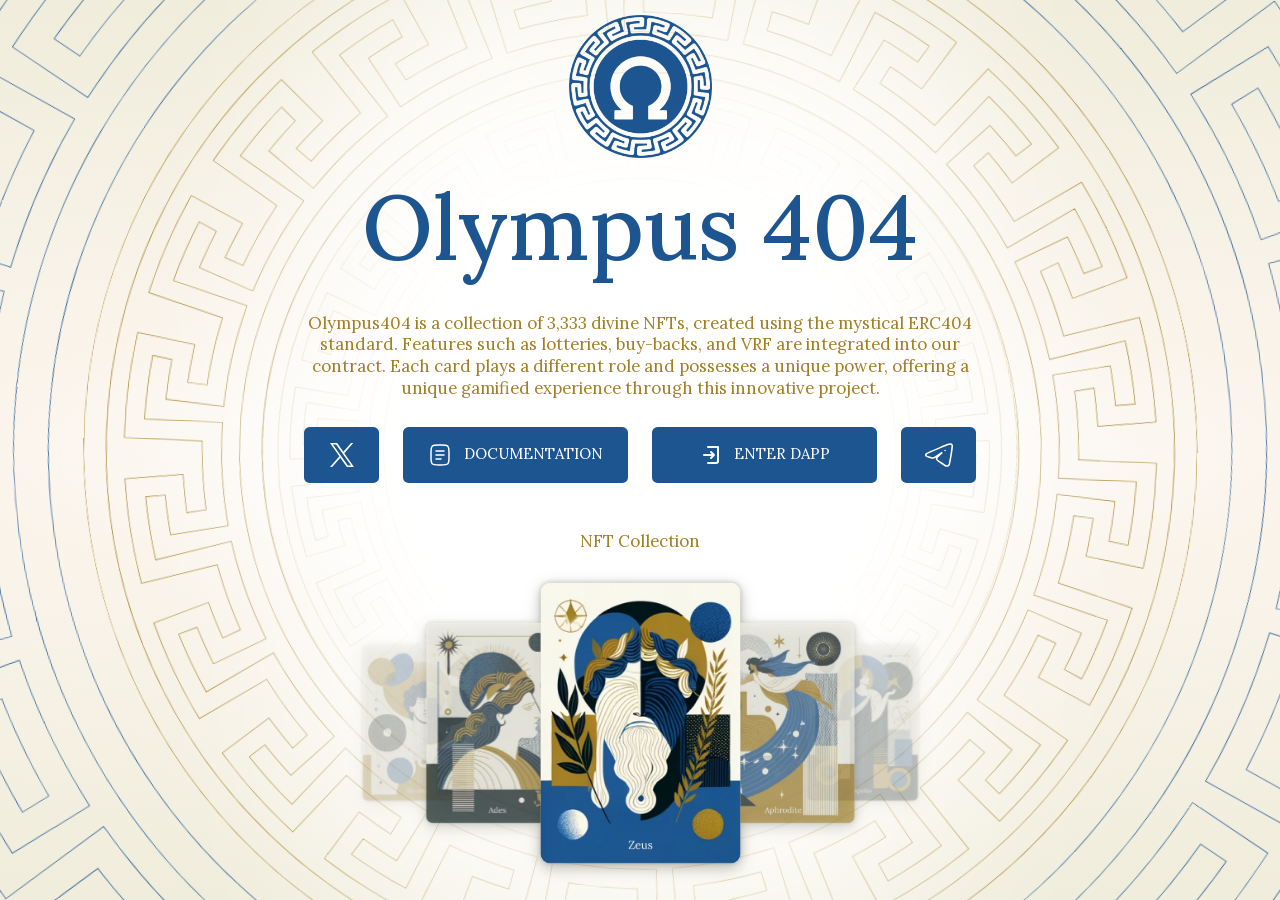
==== index.html @ e42cc5b0 "Add files via upload" ====
<!DOCTYPE html><html lang="en"><head><meta charSet="utf-8"/><meta name="viewport" content="width=device-width, initial-scale=1"/><link rel="preload" as="image" href="circle1.svg"/><link rel="preload" as="image" href="circle2.svg"/><link rel="preload" as="image" href="circle3.svg"/><link rel="preload" as="image" href="blur_bg_final.png"/><link rel="preload" as="image" href="logo.png"/><link rel="preload" as="image" href="x.svg"/><link rel="preload" as="image" href="docs.svg"/><link rel="preload" as="image" href="app.svg"/><link rel="preload" as="image" href="telegram.svg"/><link rel="preload" as="image" href="nft1.png"/><link rel="stylesheet" href="/_next/static/css/7b9b77be0aed05f5.css" crossorigin="" data-precedence="next"/><link rel="preload" as="script" fetchPriority="low" href="/_next/static/chunks/webpack-db763cfa733f7ec4.js" crossorigin=""/><script src="/_next/static/chunks/fd9d1056-838691fc8177aab3.js" async="" crossorigin=""></script><script src="/_next/static/chunks/472-d41268c7d110f77a.js" async="" crossorigin=""></script><script src="/_next/static/chunks/main-app-d3d1bc54fda169e6.js" async="" crossorigin=""></script><script src="/_next/static/chunks/c15bf2b0-901ab87203935854.js" async=""></script><script src="/_next/static/chunks/814-0d48fac6d614bf12.js" async=""></script><script src="/_next/static/chunks/app/layout-7f88f7ba572ed005.js" async=""></script><script src="/_next/static/chunks/396-4c201f48d4353663.js" async=""></script><script src="/_next/static/chunks/app/page-46618f18ad66186f.js" async=""></script><script async="" src="https://cdnjs.cloudflare.com/ajax/libs/materialize/1.0.0/js/materialize.min.js"></script><link rel="preload" as="image" href="nft2.png"/><link rel="preload" as="image" href="nft3.png"/><link rel="preload" as="image" href="nft4.png"/><link rel="preload" as="image" href="nft5.png"/><link rel="preload" as="image" href="nft6.png"/><title>Olympus 404</title><link rel="icon" href="/favicon.ico" type="image/x-icon" sizes="256x256"/><link rel="stylesheet" href="https://cdnjs.cloudflare.com/ajax/libs/materialize/1.0.0/css/materialize.min.css"/><script src="/_next/static/chunks/polyfills-c67a75d1b6f99dc8.js" crossorigin="" noModule=""></script></head><body class="__className_072833"><img src="circle1.svg" class="circle w-[87vw]"/><img src="circle2.svg" class="circle w-[136vw]"/><img src="circle3.svg" class="circle w-[59vw]"/><img src="blur_bg_final.png" class="absolute w-[75vw] h-screen top-[50%] left-[50%] -translate-x-[50%] -translate-y-[50%] -z-10 select-none"/><img src="logo.png" width="143" height="143" alt="" class="opacity-0 absolute top-[50%] left-[50%] -translate-x-1/2 -translate-y-1/2 -z-10"/><div class="h-screen overflow-y-scroll"><main class="transition next" style="opacity:1"><div class="flex h-full flex-col items-center justify-center"><div class="max-w-[720px] flex flex-col gap-y-7 px-2 md:px-0 py-4"><div class="flex flex-col gap-y-3 items-center"><img src="logo.png" width="143" height="143" alt=""/><h1 class="font-medium text-6xl md:text-8xl text-accent text-center md:leading-[130%] m-0">Olympus 404</h1></div><p class="text-text leading-[130%] text-lg text-center px-5">Olympus404 is a collection of 3,333 divine NFTs, created using the mystical ERC404 standard. Features such as lotteries, buy-backs, and VRF are integrated into our contract. Each card plays a different role and possesses a unique power, offering a unique gamified experience through this innovative project.</p><div class="flex justify-evenly flex-row flex-wrap md:flex-nowrap gap-y-4"><a href="https://twitter.com/Olympus404/" target="_blank" class="flex bg-accent w-20 justify-center items-center py-4 gap-x-3 text-white rounded-md"><img src="x.svg" alt=""/></a><a href="https://docs.olympus404.xyz/" target="_blank" class="flex justify-center items-center bg-accent w-[15rem] py-4 gap-x-3 text-white rounded-md"><img src="docs.svg" alt=""/>DOCUMENTATION</a><a class="flex justify-center items-center bg-accent w-[15rem] py-4 gap-x-3 text-white rounded-md whitespace-nowrap" href="/dapp"><img src="app.svg" alt=""/>ENTER DAPP</a><a href="https://t.me/Olympus404Portal" target="_blank" class="flex bg-accent w-20 justify-center items-center py-4 gap-x-3 text-white rounded-md"><img src="telegram.svg" alt=""/></a></div><div class="flex p-5 gap-5 flex-wrap justify-center rounded-[30px]"><p class="text-gold text-lg">NFT Collection</p><div class="carousel"><a class="carousel-item" href="#one!"><img class="nft" src="nft1.png"/></a><a class="carousel-item" href="#two!"><img class="nft" src="nft2.png"/></a><a class="carousel-item" href="#three!"><img class="nft" src="nft3.png"/></a><a class="carousel-item" href="#four!"><img class="nft" src="nft4.png"/></a><a class="carousel-item" href="#five!"><img class="nft" src="nft5.png"/></a><a class="carousel-item" href="#six!"><img class="nft" src="nft6.png"/></a></div></div></div></div></main><footer class="w-full flex justify-center items-center px-2"><a href="https://app.uniswap.org/swap?outputCurrency=&amp;chain=ethereum" target="_blank" class="text-gold">Contract: </a></footer></div><script src="/_next/static/chunks/webpack-db763cfa733f7ec4.js" crossorigin="" async=""></script><script>(self.__next_f=self.__next_f||[]).push([0]);self.__next_f.push([2,null])</script><script>self.__next_f.push([1,"1:HL[\"/_next/static/css/7b9b77be0aed05f5.css\",\"style\",{\"crossOrigin\":\"\"}]\n0:\"$L2\"\n"])</script><script>self.__next_f.push([1,"3:I[3728,[],\"\"]\n5:I[9928,[],\"\"]\n6:I[9465,[\"922\",\"static/chunks/c15bf2b0-901ab87203935854.js\",\"814\",\"static/chunks/814-0d48fac6d614bf12.js\",\"185\",\"static/chunks/app/layout-7f88f7ba572ed005.js\"],\"\"]\n7:I[6954,[],\"\"]\n8:I[7264,[],\"\"]\na:I[8297,[],\"\"]\nb:I[5721,[\"396\",\"static/chunks/396-4c201f48d4353663.js\",\"931\",\"static/chunks/app/page-46618f18ad66186f.js\"],\"\"]\nc:{}\n"])</script><script>self.__next_f.push([1,"2:[[[\"$\",\"link\",\"0\",{\"rel\":\"stylesheet\",\"href\":\"/_next/static/css/7b9b77be0aed05f5.css\",\"precedence\":\"next\",\"crossOrigin\":\"\"}]],[\"$\",\"$L3\",null,{\"buildId\":\"7XwejGN5UEbiGI1RAxK4B\",\"assetPrefix\":\"\",\"initialCanonicalUrl\":\"/\",\"initialTree\":[\"\",{\"children\":[\"__PAGE__\",{}]},\"$undefined\",\"$undefined\",true],\"initialHead\":[false,\"$L4\"],\"globalErrorComponent\":\"$5\",\"children\":[null,[\"$\",\"$L6\",null,{\"children\":[\"$\",\"$L7\",null,{\"parallelRouterKey\":\"children\",\"segmentPath\":[\"children\"],\"loading\":\"$undefined\",\"loadingStyles\":\"$undefined\",\"loadingScripts\":\"$undefined\",\"hasLoading\":false,\"error\":\"$undefined\",\"errorStyles\":\"$undefined\",\"errorScripts\":\"$undefined\",\"template\":[\"$\",\"$L8\",null,{}],\"templateStyles\":\"$undefined\",\"templateScripts\":\"$undefined\",\"notFound\":[[\"$\",\"title\",null,{\"children\":\"404: This page could not be found.\"}],[\"$\",\"div\",null,{\"style\":{\"fontFamily\":\"system-ui,\\\"Segoe UI\\\",Roboto,Helvetica,Arial,sans-serif,\\\"Apple Color Emoji\\\",\\\"Segoe UI Emoji\\\"\",\"height\":\"100vh\",\"textAlign\":\"center\",\"display\":\"flex\",\"flexDirection\":\"column\",\"alignItems\":\"center\",\"justifyContent\":\"center\"},\"children\":[\"$\",\"div\",null,{\"children\":[[\"$\",\"style\",null,{\"dangerouslySetInnerHTML\":{\"__html\":\"body{color:#000;background:#fff;margin:0}.next-error-h1{border-right:1px solid rgba(0,0,0,.3)}@media (prefers-color-scheme:dark){body{color:#fff;background:#000}.next-error-h1{border-right:1px solid rgba(255,255,255,.3)}}\"}}],[\"$\",\"h1\",null,{\"className\":\"next-error-h1\",\"style\":{\"display\":\"inline-block\",\"margin\":\"0 20px 0 0\",\"padding\":\"0 23px 0 0\",\"fontSize\":24,\"fontWeight\":500,\"verticalAlign\":\"top\",\"lineHeight\":\"49px\"},\"children\":\"404\"}],[\"$\",\"div\",null,{\"style\":{\"display\":\"inline-block\"},\"children\":[\"$\",\"h2\",null,{\"style\":{\"fontSize\":14,\"fontWeight\":400,\"lineHeight\":\"49px\",\"margin\":0},\"children\":\"This page could not be found.\"}]}]]}]}]],\"notFoundStyles\":[],\"childProp\":{\"current\":[\"$L9\",[\"$\",\"$La\",null,{\"propsForComponent\":{\"params\":{}},\"Component\":\"$b\",\"isStaticGeneration\":true}],null],\"segment\":\"__PAGE__\"},\"styles\":null}],\"params\":\"$c\"}],null]}]]\n"])</script><script>self.__next_f.push([1,"4:[[\"$\",\"meta\",\"0\",{\"name\":\"viewport\",\"content\":\"width=device-width, initial-scale=1\"}],[\"$\",\"meta\",\"1\",{\"charSet\":\"utf-8\"}],[\"$\",\"link\",\"2\",{\"rel\":\"icon\",\"href\":\"/favicon.ico\",\"type\":\"image/x-icon\",\"sizes\":\"256x256\"}]]\n9:null\n"])</script><script>self.__next_f.push([1,""])</script></body></html>
---- _next/static/css/7b9b77be0aed05f5.css ----
@import url("https://fonts.googleapis.com/css2?family=Lora:ital,wght@0,400..700;1,400..700&family=Source+Serif+4:ital,opsz,wght@0,8..60,200;0,8..60,300;0,8..60,400;0,8..60,500;0,8..60,600;0,8..60,700;0,8..60,800;0,8..60,900;1,8..60,200;1,8..60,300;1,8..60,400;1,8..60,500;1,8..60,600;1,8..60,700;1,8..60,800;1,8..60,900&display=swap");

/*
! tailwindcss v3.4.1 | MIT License | https://tailwindcss.com
*/*,:after,:before{box-sizing:border-box;border:0 solid #e5e7eb}:after,:before{--tw-content:""}:host,html{line-height:1.5;-webkit-text-size-adjust:100%;-moz-tab-size:4;-o-tab-size:4;tab-size:4;font-family:ui-sans-serif,system-ui,sans-serif,Apple Color Emoji,Segoe UI Emoji,Segoe UI Symbol,Noto Color Emoji;font-feature-settings:normal;font-variation-settings:normal;-webkit-tap-highlight-color:transparent}body{margin:0;line-height:inherit}hr{height:0;color:inherit;border-top-width:1px}abbr:where([title]){-webkit-text-decoration:underline dotted;text-decoration:underline dotted}h1,h2,h3,h4,h5,h6{font-size:inherit;font-weight:inherit}a{color:inherit;text-decoration:inherit}b,strong{font-weight:bolder}code,kbd,pre,samp{font-family:ui-monospace,SFMono-Regular,Menlo,Monaco,Consolas,Liberation Mono,Courier New,monospace;font-feature-settings:normal;font-variation-settings:normal;font-size:1em}small{font-size:80%}sub,sup{font-size:75%;line-height:0;position:relative;vertical-align:baseline}sub{bottom:-.25em}sup{top:-.5em}table{text-indent:0;border-color:inherit;border-collapse:collapse}button,input,optgroup,select,textarea{font-family:inherit;font-feature-settings:inherit;font-variation-settings:inherit;font-size:100%;font-weight:inherit;line-height:inherit;color:inherit;margin:0;padding:0}button,select{text-transform:none}[type=button],[type=reset],[type=submit],button{-webkit-appearance:button;background-color:transparent;background-image:none}:-moz-focusring{outline:auto}:-moz-ui-invalid{box-shadow:none}progress{vertical-align:baseline}::-webkit-inner-spin-button,::-webkit-outer-spin-button{height:auto}[type=search]{-webkit-appearance:textfield;outline-offset:-2px}::-webkit-search-decoration{-webkit-appearance:none}::-webkit-file-upload-button{-webkit-appearance:button;font:inherit}summary{display:list-item}blockquote,dd,dl,figure,h1,h2,h3,h4,h5,h6,hr,p,pre{margin:0}fieldset{margin:0}fieldset,legend{padding:0}menu,ol,ul{list-style:none;margin:0;padding:0}dialog{padding:0}textarea{resize:vertical}input::-moz-placeholder,textarea::-moz-placeholder{color:#9ca3af}input::placeholder,textarea::placeholder{color:#9ca3af}[role=button],button{cursor:pointer}:disabled{cursor:default}audio,canvas,embed,iframe,img,object,svg,video{display:block;vertical-align:middle}img,video{max-width:100%;height:auto}[hidden]{display:none}[data-tooltip-style^=light]+.tooltip>.tooltip-arrow:before{border-style:solid;border-color:#e5e7eb}[data-tooltip-style^=light]+.tooltip[data-popper-placement^=top]>.tooltip-arrow:before{border-bottom-width:1px;border-right-width:1px}[data-tooltip-style^=light]+.tooltip[data-popper-placement^=right]>.tooltip-arrow:before{border-bottom-width:1px;border-left-width:1px}[data-tooltip-style^=light]+.tooltip[data-popper-placement^=bottom]>.tooltip-arrow:before{border-top-width:1px;border-left-width:1px}[data-tooltip-style^=light]+.tooltip[data-popper-placement^=left]>.tooltip-arrow:before{border-top-width:1px;border-right-width:1px}.tooltip[data-popper-placement^=top]>.tooltip-arrow{bottom:-4px}.tooltip[data-popper-placement^=bottom]>.tooltip-arrow{top:-4px}.tooltip[data-popper-placement^=left]>.tooltip-arrow{right:-4px}.tooltip[data-popper-placement^=right]>.tooltip-arrow{left:-4px}.tooltip.invisible>.tooltip-arrow:before{visibility:hidden}[data-popper-arrow],[data-popper-arrow]:before{position:absolute;width:8px;height:8px;background:inherit}[data-popper-arrow]{visibility:hidden}[data-popper-arrow]:after,[data-popper-arrow]:before{content:"";visibility:visible;transform:rotate(45deg)}[data-popper-arrow]:after{position:absolute;width:9px;height:9px;background:inherit}[role=tooltip]>[data-popper-arrow]:before{border-style:solid;border-color:#e5e7eb}.dark [role=tooltip]>[data-popper-arrow]:before{border-style:solid;border-color:#4b5563}[role=tooltip]>[data-popper-arrow]:after{border-style:solid;border-color:#e5e7eb}.dark [role=tooltip]>[data-popper-arrow]:after{border-style:solid;border-color:#4b5563}[data-popover][role=tooltip][data-popper-placement^=top]>[data-popper-arrow]:after,[data-popover][role=tooltip][data-popper-placement^=top]>[data-popper-arrow]:before{border-bottom-width:1px;border-right-width:1px}[data-popover][role=tooltip][data-popper-placement^=right]>[data-popper-arrow]:after,[data-popover][role=tooltip][data-popper-placement^=right]>[data-popper-arrow]:before{border-bottom-width:1px;border-left-width:1px}[data-popover][role=tooltip][data-popper-placement^=bottom]>[data-popper-arrow]:after,[data-popover][role=tooltip][data-popper-placement^=bottom]>[data-popper-arrow]:before{border-top-width:1px;border-left-width:1px}[data-popover][role=tooltip][data-popper-placement^=left]>[data-popper-arrow]:after,[data-popover][role=tooltip][data-popper-placement^=left]>[data-popper-arrow]:before{border-top-width:1px;border-right-width:1px}[data-popover][role=tooltip][data-popper-placement^=top]>[data-popper-arrow]{bottom:-5px}[data-popover][role=tooltip][data-popper-placement^=bottom]>[data-popper-arrow]{top:-5px}[data-popover][role=tooltip][data-popper-placement^=left]>[data-popper-arrow]{right:-5px}[data-popover][role=tooltip][data-popper-placement^=right]>[data-popper-arrow]{left:-5px}[role=tooltip].invisible>[data-popper-arrow]:after,[role=tooltip].invisible>[data-popper-arrow]:before{visibility:hidden}[multiple],[type=date],[type=datetime-local],[type=email],[type=month],[type=number],[type=password],[type=search],[type=tel],[type=text],[type=time],[type=url],[type=week],select,textarea{-webkit-appearance:none;-moz-appearance:none;appearance:none;background-color:#fff;border-color:#6b7280;border-width:1px;border-radius:0;padding:.5rem .75rem;font-size:1rem;line-height:1.5rem;--tw-shadow:0 0 #0000}[multiple]:focus,[type=date]:focus,[type=datetime-local]:focus,[type=email]:focus,[type=month]:focus,[type=number]:focus,[type=password]:focus,[type=search]:focus,[type=tel]:focus,[type=text]:focus,[type=time]:focus,[type=url]:focus,[type=week]:focus,select:focus,textarea:focus{outline:2px solid transparent;outline-offset:2px;--tw-ring-inset:var(--tw-empty,/*!*/ /*!*/);--tw-ring-offset-width:0px;--tw-ring-offset-color:#fff;--tw-ring-color:#1c64f2;--tw-ring-offset-shadow:var(--tw-ring-inset) 0 0 0 var(--tw-ring-offset-width) var(--tw-ring-offset-color);--tw-ring-shadow:var(--tw-ring-inset) 0 0 0 calc(1px + var(--tw-ring-offset-width)) var(--tw-ring-color);box-shadow:var(--tw-ring-offset-shadow),var(--tw-ring-shadow),var(--tw-shadow);border-color:#1c64f2}input::-moz-placeholder,textarea::-moz-placeholder{color:#6b7280;opacity:1}input::placeholder,textarea::placeholder{color:#6b7280;opacity:1}::-webkit-datetime-edit-fields-wrapper{padding:0}::-webkit-date-and-time-value{min-height:1.5em}select:not([size]){background-image:url("data:image/svg+xml,%3csvg aria-hidden='true' xmlns='http://www.w3.org/2000/svg' fill='none' viewBox='0 0 10 6'%3e %3cpath stroke='%236B7280' stroke-linecap='round' stroke-linejoin='round' stroke-width='2' d='m1 1 4 4 4-4'/%3e %3c/svg%3e");background-position:right .75rem center;background-repeat:no-repeat;background-size:.75em .75em;padding-right:2.5rem;-webkit-print-color-adjust:exact;print-color-adjust:exact}:is([dir=rtl]) select:not([size]){background-position:left .75rem center;padding-right:.75rem;padding-left:0}[multiple]{background-image:none;background-position:0 0;background-repeat:unset;background-size:initial;padding-right:.75rem;-webkit-print-color-adjust:unset;print-color-adjust:unset}[type=checkbox],[type=radio]{-webkit-appearance:none;-moz-appearance:none;appearance:none;padding:0;-webkit-print-color-adjust:exact;print-color-adjust:exact;display:inline-block;vertical-align:middle;background-origin:border-box;-webkit-user-select:none;-moz-user-select:none;user-select:none;flex-shrink:0;height:1rem;width:1rem;color:#1c64f2;background-color:#fff;border-color:#6b7280;border-width:1px;--tw-shadow:0 0 #0000}[type=checkbox]{border-radius:0}[type=radio]{border-radius:100%}[type=checkbox]:focus,[type=radio]:focus{outline:2px solid transparent;outline-offset:2px;--tw-ring-inset:var(--tw-empty,/*!*/ /*!*/);--tw-ring-offset-width:2px;--tw-ring-offset-color:#fff;--tw-ring-color:#1c64f2;--tw-ring-offset-shadow:var(--tw-ring-inset) 0 0 0 var(--tw-ring-offset-width) var(--tw-ring-offset-color);--tw-ring-shadow:var(--tw-ring-inset) 0 0 0 calc(2px + var(--tw-ring-offset-width)) var(--tw-ring-color);box-shadow:var(--tw-ring-offset-shadow),var(--tw-ring-shadow),var(--tw-shadow)}.dark [type=checkbox]:checked,.dark [type=radio]:checked,[type=checkbox]:checked,[type=radio]:checked{border-color:transparent;background-color:currentColor;background-size:.55em .55em;background-position:50%;background-repeat:no-repeat}[type=checkbox]:checked{background-image:url("data:image/svg+xml,%3csvg aria-hidden='true' xmlns='http://www.w3.org/2000/svg' fill='none' viewBox='0 0 16 12'%3e %3cpath stroke='white' stroke-linecap='round' stroke-linejoin='round' stroke-width='3' d='M1 5.917 5.724 10.5 15 1.5'/%3e %3c/svg%3e");background-repeat:no-repeat;background-size:.55em .55em;-webkit-print-color-adjust:exact;print-color-adjust:exact}.dark [type=radio]:checked,[type=radio]:checked{background-image:url("data:image/svg+xml,%3csvg viewBox='0 0 16 16' fill='white' xmlns='http://www.w3.org/2000/svg'%3e%3ccircle cx='8' cy='8' r='3'/%3e%3c/svg%3e");background-size:1em 1em}[type=checkbox]:indeterminate{background-image:url("data:image/svg+xml,%3csvg aria-hidden='true' xmlns='http://www.w3.org/2000/svg' fill='none' viewBox='0 0 16 12'%3e %3cpath stroke='white' stroke-linecap='round' stroke-linejoin='round' stroke-width='3' d='M0.5 6h14'/%3e %3c/svg%3e");background-color:currentColor;border-color:transparent;background-position:50%;background-repeat:no-repeat;background-size:.55em .55em;-webkit-print-color-adjust:exact;print-color-adjust:exact}[type=checkbox]:indeterminate:focus,[type=checkbox]:indeterminate:hover{border-color:transparent;background-color:currentColor}[type=file]{background:unset;border-color:inherit;border-width:0;border-radius:0;padding:0;font-size:unset;line-height:inherit}[type=file]:focus{outline:1px auto inherit}input[type=file]::file-selector-button{color:#fff;background:#1f2937;border:0;font-weight:500;font-size:.875rem;cursor:pointer;padding:.625rem 1rem .625rem 2rem;margin-inline-start:-1rem;margin-inline-end:1rem}input[type=file]::file-selector-button:hover{background:#374151}:is([dir=rtl]) input[type=file]::file-selector-button{padding-right:2rem;padding-left:1rem}.dark input[type=file]::file-selector-button{color:#fff;background:#4b5563}.dark input[type=file]::file-selector-button:hover{background:#6b7280}input[type=range]::-webkit-slider-thumb{height:1.25rem;width:1.25rem;background:#1c64f2;border-radius:9999px;border:0;appearance:none;-moz-appearance:none;-webkit-appearance:none;cursor:pointer}input[type=range]:disabled::-webkit-slider-thumb{background:#9ca3af}.dark input[type=range]:disabled::-webkit-slider-thumb{background:#6b7280}input[type=range]:focus::-webkit-slider-thumb{outline:2px solid transparent;outline-offset:2px;--tw-ring-offset-shadow:var(--tw-ring-inset) 0 0 0 var(--tw-ring-offset-width) var(--tw-ring-offset-color);--tw-ring-shadow:var(--tw-ring-inset) 0 0 0 calc(4px + var(--tw-ring-offset-width)) var(--tw-ring-color);box-shadow:var(--tw-ring-offset-shadow),var(--tw-ring-shadow),var(--tw-shadow,0 0 #0000);--tw-ring-opacity:1px;--tw-ring-color:rgb(164 202 254/var(--tw-ring-opacity))}input[type=range]::-moz-range-thumb{height:1.25rem;width:1.25rem;background:#1c64f2;border-radius:9999px;border:0;appearance:none;-moz-appearance:none;-webkit-appearance:none;cursor:pointer}input[type=range]:disabled::-moz-range-thumb{background:#9ca3af}.dark input[type=range]:disabled::-moz-range-thumb{background:#6b7280}input[type=range]::-moz-range-progress{background:#3f83f8}input[type=range]::-ms-fill-lower{background:#3f83f8}input[type=range].range-sm::-webkit-slider-thumb{height:1rem;width:1rem}input[type=range].range-lg::-webkit-slider-thumb{height:1.5rem;width:1.5rem}input[type=range].range-sm::-moz-range-thumb{height:1rem;width:1rem}input[type=range].range-lg::-moz-range-thumb{height:1.5rem;width:1.5rem}.toggle-bg:after{content:"";position:absolute;top:.125rem;left:.125rem;background:#fff;border-color:#d1d5db;border-width:1px;border-radius:9999px;height:1.25rem;width:1.25rem;transition-property:background-color,border-color,color,fill,stroke,opacity,box-shadow,transform,filter,backdrop-filter,-webkit-backdrop-filter;transition-duration:.15s;box-shadow:var(--tw-ring-inset) 0 0 0 calc(0px + var(--tw-ring-offset-width)) var(--tw-ring-color)}input:checked+.toggle-bg:after{transform:translateX(100%);border-color:#fff}input:checked+.toggle-bg{background:#1c64f2;border-color:#1c64f2}*,:after,:before{--tw-border-spacing-x:0;--tw-border-spacing-y:0;--tw-translate-x:0;--tw-translate-y:0;--tw-rotate:0;--tw-skew-x:0;--tw-skew-y:0;--tw-scale-x:1;--tw-scale-y:1;--tw-pan-x: ;--tw-pan-y: ;--tw-pinch-zoom: ;--tw-scroll-snap-strictness:proximity;--tw-gradient-from-position: ;--tw-gradient-via-position: ;--tw-gradient-to-position: ;--tw-ordinal: ;--tw-slashed-zero: ;--tw-numeric-figure: ;--tw-numeric-spacing: ;--tw-numeric-fraction: ;--tw-ring-inset: ;--tw-ring-offset-width:0px;--tw-ring-offset-color:#fff;--tw-ring-color:rgba(63,131,248,.5);--tw-ring-offset-shadow:0 0 #0000;--tw-ring-shadow:0 0 #0000;--tw-shadow:0 0 #0000;--tw-shadow-colored:0 0 #0000;--tw-blur: ;--tw-brightness: ;--tw-contrast: ;--tw-grayscale: ;--tw-hue-rotate: ;--tw-invert: ;--tw-saturate: ;--tw-sepia: ;--tw-drop-shadow: ;--tw-backdrop-blur: ;--tw-backdrop-brightness: ;--tw-backdrop-contrast: ;--tw-backdrop-grayscale: ;--tw-backdrop-hue-rotate: ;--tw-backdrop-invert: ;--tw-backdrop-opacity: ;--tw-backdrop-saturate: ;--tw-backdrop-sepia: }::backdrop{--tw-border-spacing-x:0;--tw-border-spacing-y:0;--tw-translate-x:0;--tw-translate-y:0;--tw-rotate:0;--tw-skew-x:0;--tw-skew-y:0;--tw-scale-x:1;--tw-scale-y:1;--tw-pan-x: ;--tw-pan-y: ;--tw-pinch-zoom: ;--tw-scroll-snap-strictness:proximity;--tw-gradient-from-position: ;--tw-gradient-via-position: ;--tw-gradient-to-position: ;--tw-ordinal: ;--tw-slashed-zero: ;--tw-numeric-figure: ;--tw-numeric-spacing: ;--tw-numeric-fraction: ;--tw-ring-inset: ;--tw-ring-offset-width:0px;--tw-ring-offset-color:#fff;--tw-ring-color:rgba(63,131,248,.5);--tw-ring-offset-shadow:0 0 #0000;--tw-ring-shadow:0 0 #0000;--tw-shadow:0 0 #0000;--tw-shadow-colored:0 0 #0000;--tw-blur: ;--tw-brightness: ;--tw-contrast: ;--tw-grayscale: ;--tw-hue-rotate: ;--tw-invert: ;--tw-saturate: ;--tw-sepia: ;--tw-drop-shadow: ;--tw-backdrop-blur: ;--tw-backdrop-brightness: ;--tw-backdrop-contrast: ;--tw-backdrop-grayscale: ;--tw-backdrop-hue-rotate: ;--tw-backdrop-invert: ;--tw-backdrop-opacity: ;--tw-backdrop-saturate: ;--tw-backdrop-sepia: }.container{width:100%}@media (min-width:640px){.container{max-width:640px}}@media (min-width:768px){.container{max-width:768px}}@media (min-width:1024px){.container{max-width:1024px}}@media (min-width:1280px){.container{max-width:1280px}}@media (min-width:1536px){.container{max-width:1536px}}.sr-only{position:absolute;width:1px;height:1px;padding:0;margin:-1px;overflow:hidden;clip:rect(0,0,0,0);white-space:nowrap;border-width:0}.pointer-events-none{pointer-events:none}.invisible{visibility:hidden}.collapse{visibility:collapse}.fixed{position:fixed}.absolute{position:absolute}.relative{position:relative}.sticky{position:sticky}.inset-y-0{top:0;bottom:0}.-bottom-1{bottom:-.25rem}.-bottom-\[10px\]{bottom:-10px}.-left-1{left:-.25rem}.-left-1\.5{left:-.375rem}.-left-3{left:-.75rem}.-right-1{right:-.25rem}.-top-1{top:-.25rem}.bottom-0{bottom:0}.bottom-5{bottom:1.25rem}.left-0{left:0}.left-1{left:.25rem}.left-1\/2{left:50%}.left-2{left:.5rem}.left-2\.5{left:.625rem}.left-3{left:.75rem}.left-4{left:1rem}.left-5{left:1.25rem}.left-6{left:1.5rem}.left-\[15px\]{left:15px}.left-\[50\%\]{left:50%}.right-0{right:0}.top-0{top:0}.top-1\/2{top:50%}.top-10{top:2.5rem}.top-2{top:.5rem}.top-3{top:.75rem}.top-4{top:1rem}.top-\[50\%\]{top:50%}.-z-10{z-index:-10}.z-0{z-index:0}.z-10{z-index:10}.z-20{z-index:20}.z-40{z-index:40}.z-50{z-index:50}.z-auto{z-index:auto}.col-span-full{grid-column:1/-1}.col-start-1{grid-column-start:1}.col-end-13{grid-column-end:13}.m-0{margin:0}.-mx-1{margin-left:-.25rem;margin-right:-.25rem}.-mx-1\.5{margin-left:-.375rem;margin-right:-.375rem}.-my-1{margin-top:-.25rem;margin-bottom:-.25rem}.-my-1\.5{margin-top:-.375rem;margin-bottom:-.375rem}.mx-1{margin-left:.25rem;margin-right:.25rem}.mx-4{margin-left:1rem;margin-right:1rem}.mx-auto{margin-left:auto;margin-right:auto}.my-1{margin-top:.25rem;margin-bottom:.25rem}.my-4{margin-top:1rem;margin-bottom:1rem}.my-6{margin-top:1.5rem;margin-bottom:1.5rem}.my-auto{margin-top:auto;margin-bottom:auto}.-mb-px{margin-bottom:-1px}.-mt-\[2px\]{margin-top:-2px}.mb-1{margin-bottom:.25rem}.mb-10{margin-bottom:2.5rem}.mb-2{margin-bottom:.5rem}.mb-4{margin-bottom:1rem}.mb-5{margin-bottom:1.25rem}.mb-6{margin-bottom:1.5rem}.me-4{margin-inline-end:1rem}.ml-0{margin-left:0}.ml-1{margin-left:.25rem}.ml-2{margin-left:.5rem}.ml-3{margin-left:.75rem}.ml-6{margin-left:1.5rem}.ml-auto{margin-left:auto}.mr-2{margin-right:.5rem}.mr-3{margin-right:.75rem}.mt-1{margin-top:.25rem}.mt-1\.5{margin-top:.375rem}.mt-2{margin-top:.5rem}.mt-3{margin-top:.75rem}.mt-4{margin-top:1rem}.mt-6{margin-top:1.5rem}.mt-\[20px\]{margin-top:20px}.block{display:block}.inline-block{display:inline-block}.\!inline{display:inline!important}.inline{display:inline}.flex{display:flex}.inline-flex{display:inline-flex}.table{display:table}.grid{display:grid}.hidden{display:none}.h-0{height:0}.h-0\.5{height:.125rem}.h-1{height:.25rem}.h-1\.5{height:.375rem}.h-10{height:2.5rem}.h-2{height:.5rem}.h-2\.5{height:.625rem}.h-20{height:5rem}.h-3{height:.75rem}.h-3\.5{height:.875rem}.h-36{height:9rem}.h-4{height:1rem}.h-5{height:1.25rem}.h-6{height:1.5rem}.h-7{height:1.75rem}.h-8{height:2rem}.h-9{height:2.25rem}.h-96{height:24rem}.h-\[120px\]{height:120px}.h-\[140px\]{height:140px}.h-\[167px\]{height:167px}.h-\[1px\]{height:1px}.h-\[330px\]{height:330px}.h-\[40px\]{height:40px}.h-\[50px\]{height:50px}.h-auto{height:auto}.h-fit{height:-moz-fit-content;height:fit-content}.h-full{height:100%}.h-modal{height:calc(100% - 2rem)}.h-px{height:1px}.h-screen{height:100vh}.max-h-\[550px\]{max-height:550px}.max-h-\[90vh\]{max-height:90vh}.min-h-\[100px\]{min-height:100px}.min-h-\[550px\]{min-height:550px}.\!w-\[120px\]{width:120px!important}.w-1\/2{width:50%}.w-10{width:2.5rem}.w-11{width:2.75rem}.w-12{width:3rem}.w-14{width:3.5rem}.w-16{width:4rem}.w-2{width:.5rem}.w-2\/4{width:50%}.w-20{width:5rem}.w-3{width:.75rem}.w-3\.5{width:.875rem}.w-36{width:9rem}.w-4{width:1rem}.w-5{width:1.25rem}.w-6{width:1.5rem}.w-64{width:16rem}.w-7{width:1.75rem}.w-8{width:2rem}.w-9{width:2.25rem}.w-\[100px\]{width:100px}.w-\[118px\]{width:118px}.w-\[120px\]{width:120px}.w-\[136vw\]{width:136vw}.w-\[15rem\]{width:15rem}.w-\[230px\]{width:230px}.w-\[59vw\]{width:59vw}.w-\[75vw\]{width:75vw}.w-\[87vw\]{width:87vw}.w-auto{width:auto}.w-fit{width:-moz-fit-content;width:fit-content}.w-full{width:100%}.max-w-2xl{max-width:42rem}.max-w-3xl{max-width:48rem}.max-w-4xl{max-width:56rem}.max-w-5xl{max-width:64rem}.max-w-6xl{max-width:72rem}.max-w-7xl{max-width:80rem}.max-w-\[300px\]{max-width:300px}.max-w-\[720px\]{max-width:720px}.max-w-\[820px\]{max-width:820px}.max-w-\[840px\]{max-width:840px}.max-w-lg{max-width:32rem}.max-w-md{max-width:28rem}.max-w-sm{max-width:24rem}.max-w-xl{max-width:36rem}.max-w-xs{max-width:20rem}.flex-1{flex:1 1 0%}.flex-shrink-0,.shrink-0{flex-shrink:0}.flex-grow{flex-grow:1}.origin-\[0\]{transform-origin:0}.-translate-x-1\/2,.-translate-x-\[50\%\]{--tw-translate-x:-50%}.-translate-x-1\/2,.-translate-x-\[50\%\],.-translate-y-1\/2{transform:translate(var(--tw-translate-x),var(--tw-translate-y)) rotate(var(--tw-rotate)) skewX(var(--tw-skew-x)) skewY(var(--tw-skew-y)) scaleX(var(--tw-scale-x)) scaleY(var(--tw-scale-y))}.-translate-y-1\/2{--tw-translate-y:-50%}.-translate-y-4{--tw-translate-y:-1rem}.-translate-y-4,.-translate-y-6{transform:translate(var(--tw-translate-x),var(--tw-translate-y)) rotate(var(--tw-rotate)) skewX(var(--tw-skew-x)) skewY(var(--tw-skew-y)) scaleX(var(--tw-scale-x)) scaleY(var(--tw-scale-y))}.-translate-y-6{--tw-translate-y:-1.5rem}.-translate-y-\[50\%\]{--tw-translate-y:-50%}.-translate-y-\[50\%\],.rotate-180{transform:translate(var(--tw-translate-x),var(--tw-translate-y)) rotate(var(--tw-rotate)) skewX(var(--tw-skew-x)) skewY(var(--tw-skew-y)) scaleX(var(--tw-scale-x)) scaleY(var(--tw-scale-y))}.rotate-180{--tw-rotate:180deg}.rotate-45{--tw-rotate:45deg}.rotate-45,.scale-75{transform:translate(var(--tw-translate-x),var(--tw-translate-y)) rotate(var(--tw-rotate)) skewX(var(--tw-skew-x)) skewY(var(--tw-skew-y)) scaleX(var(--tw-scale-x)) scaleY(var(--tw-scale-y))}.scale-75{--tw-scale-x:.75;--tw-scale-y:.75}.scale-90{--tw-scale-x:.9;--tw-scale-y:.9}.scale-90,.transform{transform:translate(var(--tw-translate-x),var(--tw-translate-y)) rotate(var(--tw-rotate)) skewX(var(--tw-skew-x)) skewY(var(--tw-skew-y)) scaleX(var(--tw-scale-x)) scaleY(var(--tw-scale-y))}@keyframes spin{to{transform:rotate(1turn)}}.animate-spin{animation:spin 1s linear infinite}.cursor-default{cursor:default}.cursor-grab{cursor:grab}.cursor-not-allowed{cursor:not-allowed}.cursor-pointer{cursor:pointer}.cursor-wait{cursor:wait}.select-none{-webkit-user-select:none;-moz-user-select:none;user-select:none}.snap-x{scroll-snap-type:x var(--tw-scroll-snap-strictness)}.snap-mandatory{--tw-scroll-snap-strictness:mandatory}.snap-center{scroll-snap-align:center}.list-inside{list-style-position:inside}.list-decimal{list-style-type:decimal}.list-disc{list-style-type:disc}.list-none{list-style-type:none}.appearance-none{-webkit-appearance:none;-moz-appearance:none;appearance:none}.grid-flow-col{grid-auto-flow:column}.grid-cols-12{grid-template-columns:repeat(12,minmax(0,1fr))}.grid-cols-2{grid-template-columns:repeat(2,minmax(0,1fr))}.grid-cols-4{grid-template-columns:repeat(4,minmax(0,1fr))}.grid-cols-7{grid-template-columns:repeat(7,minmax(0,1fr))}.flex-row{flex-direction:row}.flex-col{flex-direction:column}.flex-wrap{flex-wrap:wrap}.items-start{align-items:flex-start}.items-end{align-items:flex-end}.items-center{align-items:center}.items-stretch{align-items:stretch}.justify-start{justify-content:flex-start}.justify-end{justify-content:flex-end}.justify-center{justify-content:center}.justify-between{justify-content:space-between}.justify-evenly{justify-content:space-evenly}.gap-1{gap:.25rem}.gap-2{gap:.5rem}.gap-4{gap:1rem}.gap-5{gap:1.25rem}.gap-\[10px\]{gap:10px}.gap-\[20px\]{gap:20px}.gap-\[40px\]{gap:40px}.gap-\[7px\]{gap:7px}.gap-x-2{-moz-column-gap:.5rem;column-gap:.5rem}.gap-x-3{-moz-column-gap:.75rem;column-gap:.75rem}.gap-y-2{row-gap:.5rem}.gap-y-3{row-gap:.75rem}.gap-y-4{row-gap:1rem}.gap-y-7{row-gap:1.75rem}.-space-x-4>:not([hidden])~:not([hidden]){--tw-space-x-reverse:0;margin-right:calc(-1rem * var(--tw-space-x-reverse));margin-left:calc(-1rem * calc(1 - var(--tw-space-x-reverse)))}.-space-x-px>:not([hidden])~:not([hidden]){--tw-space-x-reverse:0;margin-right:calc(-1px * var(--tw-space-x-reverse));margin-left:calc(-1px * calc(1 - var(--tw-space-x-reverse)))}.space-x-2>:not([hidden])~:not([hidden]){--tw-space-x-reverse:0;margin-right:calc(.5rem * var(--tw-space-x-reverse));margin-left:calc(.5rem * calc(1 - var(--tw-space-x-reverse)))}.space-x-3>:not([hidden])~:not([hidden]){--tw-space-x-reverse:0;margin-right:calc(.75rem * var(--tw-space-x-reverse));margin-left:calc(.75rem * calc(1 - var(--tw-space-x-reverse)))}.space-x-4>:not([hidden])~:not([hidden]){--tw-space-x-reverse:0;margin-right:calc(1rem * var(--tw-space-x-reverse));margin-left:calc(1rem * calc(1 - var(--tw-space-x-reverse)))}.space-y-0>:not([hidden])~:not([hidden]){--tw-space-y-reverse:0;margin-top:calc(0px * calc(1 - var(--tw-space-y-reverse)));margin-bottom:calc(0px * var(--tw-space-y-reverse))}.space-y-1>:not([hidden])~:not([hidden]){--tw-space-y-reverse:0;margin-top:calc(.25rem * calc(1 - var(--tw-space-y-reverse)));margin-bottom:calc(.25rem * var(--tw-space-y-reverse))}.space-y-2>:not([hidden])~:not([hidden]){--tw-space-y-reverse:0;margin-top:calc(.5rem * calc(1 - var(--tw-space-y-reverse)));margin-bottom:calc(.5rem * var(--tw-space-y-reverse))}.space-y-4>:not([hidden])~:not([hidden]){--tw-space-y-reverse:0;margin-top:calc(1rem * calc(1 - var(--tw-space-y-reverse)));margin-bottom:calc(1rem * var(--tw-space-y-reverse))}.divide-x>:not([hidden])~:not([hidden]){--tw-divide-x-reverse:0;border-right-width:calc(1px * var(--tw-divide-x-reverse));border-left-width:calc(1px * calc(1 - var(--tw-divide-x-reverse)))}.divide-y>:not([hidden])~:not([hidden]){--tw-divide-y-reverse:0;border-top-width:calc(1px * calc(1 - var(--tw-divide-y-reverse)));border-bottom-width:calc(1px * var(--tw-divide-y-reverse))}.divide-gray-100>:not([hidden])~:not([hidden]){--tw-divide-opacity:1;border-color:rgb(243 244 246/var(--tw-divide-opacity))}.divide-gray-200>:not([hidden])~:not([hidden]){--tw-divide-opacity:1;border-color:rgb(229 231 235/var(--tw-divide-opacity))}.self-center{align-self:center}.overflow-auto{overflow:auto}.overflow-hidden{overflow:hidden}.overflow-y-auto{overflow-y:auto}.overflow-x-hidden{overflow-x:hidden}.overflow-y-hidden{overflow-y:hidden}.overflow-x-scroll{overflow-x:scroll}.overflow-y-scroll{overflow-y:scroll}.scroll-smooth{scroll-behavior:smooth}.text-ellipsis{text-overflow:ellipsis}.whitespace-nowrap{white-space:nowrap}.rounded{border-radius:.25rem}.rounded-3xl{border-radius:1.5rem}.rounded-\[30px\]{border-radius:30px}.rounded-\[5px\]{border-radius:5px}.rounded-full{border-radius:9999px}.rounded-lg{border-radius:.5rem}.rounded-md{border-radius:.375rem}.rounded-none{border-radius:0}.rounded-b{border-bottom-right-radius:.25rem;border-bottom-left-radius:.25rem}.rounded-b-lg{border-bottom-right-radius:.5rem;border-bottom-left-radius:.5rem}.rounded-e-lg{border-start-end-radius:.5rem;border-end-end-radius:.5rem}.rounded-l-lg{border-top-left-radius:.5rem;border-bottom-left-radius:.5rem}.rounded-l-md{border-top-left-radius:.375rem;border-bottom-left-radius:.375rem}.rounded-l-none{border-top-left-radius:0;border-bottom-left-radius:0}.rounded-r-lg{border-top-right-radius:.5rem;border-bottom-right-radius:.5rem}.rounded-r-none{border-top-right-radius:0;border-bottom-right-radius:0}.rounded-s-lg{border-start-start-radius:.5rem;border-end-start-radius:.5rem}.rounded-t{border-top-left-radius:.25rem;border-top-right-radius:.25rem}.rounded-t-lg{border-top-left-radius:.5rem;border-top-right-radius:.5rem}.border{border-width:1px}.border-0{border-width:0}.border-2{border-width:2px}.border-\[1px\]{border-width:1px}.border-\[2px\]{border-width:2px}.border-b{border-bottom-width:1px}.border-b-0{border-bottom-width:0}.border-b-2{border-bottom-width:2px}.border-l{border-left-width:1px}.border-l-0{border-left-width:0}.border-r-0{border-right-width:0}.border-t{border-top-width:1px}.border-t-4{border-top-width:4px}.border-\[\#1C558F\],.border-\[\#1c558f\]{--tw-border-opacity:1;border-color:rgb(28 85 143/var(--tw-border-opacity))}.border-\[\#ddcdbe\]{--tw-border-opacity:1;border-color:rgb(221 205 190/var(--tw-border-opacity))}.border-black{--tw-border-opacity:1;border-color:rgb(0 0 0/var(--tw-border-opacity))}.border-cyan-300{--tw-border-opacity:1;border-color:rgb(103 232 249/var(--tw-border-opacity))}.border-cyan-500{--tw-border-opacity:1;border-color:rgb(6 182 212/var(--tw-border-opacity))}.border-cyan-600{--tw-border-opacity:1;border-color:rgb(8 145 178/var(--tw-border-opacity))}.border-cyan-700{--tw-border-opacity:1;border-color:rgb(14 116 144/var(--tw-border-opacity))}.border-gold{--tw-border-opacity:1;border-color:rgb(162 127 36/var(--tw-border-opacity))}.border-gray-100{--tw-border-opacity:1;border-color:rgb(243 244 246/var(--tw-border-opacity))}.border-gray-200{--tw-border-opacity:1;border-color:rgb(229 231 235/var(--tw-border-opacity))}.border-gray-300{--tw-border-opacity:1;border-color:rgb(209 213 219/var(--tw-border-opacity))}.border-gray-400{--tw-border-opacity:1;border-color:rgb(156 163 175/var(--tw-border-opacity))}.border-gray-500{--tw-border-opacity:1;border-color:rgb(107 114 128/var(--tw-border-opacity))}.border-gray-600{--tw-border-opacity:1;border-color:rgb(75 85 99/var(--tw-border-opacity))}.border-gray-900{--tw-border-opacity:1;border-color:rgb(17 24 39/var(--tw-border-opacity))}.border-green-300{--tw-border-opacity:1;border-color:rgb(132 225 188/var(--tw-border-opacity))}.border-green-500{--tw-border-opacity:1;border-color:rgb(14 159 110/var(--tw-border-opacity))}.border-green-600{--tw-border-opacity:1;border-color:rgb(5 122 85/var(--tw-border-opacity))}.border-green-700{--tw-border-opacity:1;border-color:rgb(4 108 78/var(--tw-border-opacity))}.border-indigo-300{--tw-border-opacity:1;border-color:rgb(180 198 252/var(--tw-border-opacity))}.border-indigo-400{--tw-border-opacity:1;border-color:rgb(141 162 251/var(--tw-border-opacity))}.border-indigo-500{--tw-border-opacity:1;border-color:rgb(104 117 245/var(--tw-border-opacity))}.border-lime-300{--tw-border-opacity:1;border-color:rgb(190 242 100/var(--tw-border-opacity))}.border-lime-400{--tw-border-opacity:1;border-color:rgb(163 230 53/var(--tw-border-opacity))}.border-lime-500{--tw-border-opacity:1;border-color:rgb(132 204 22/var(--tw-border-opacity))}.border-pink-300{--tw-border-opacity:1;border-color:rgb(248 180 217/var(--tw-border-opacity))}.border-pink-500{--tw-border-opacity:1;border-color:rgb(231 70 148/var(--tw-border-opacity))}.border-pink-600{--tw-border-opacity:1;border-color:rgb(214 31 105/var(--tw-border-opacity))}.border-purple-500{--tw-border-opacity:1;border-color:rgb(144 97 249/var(--tw-border-opacity))}.border-purple-900{--tw-border-opacity:1;border-color:rgb(74 29 150/var(--tw-border-opacity))}.border-red-300{--tw-border-opacity:1;border-color:rgb(248 180 180/var(--tw-border-opacity))}.border-red-500{--tw-border-opacity:1;border-color:rgb(240 82 82/var(--tw-border-opacity))}.border-red-600{--tw-border-opacity:1;border-color:rgb(224 36 36/var(--tw-border-opacity))}.border-red-900{--tw-border-opacity:1;border-color:rgb(119 29 29/var(--tw-border-opacity))}.border-teal-300{--tw-border-opacity:1;border-color:rgb(126 220 226/var(--tw-border-opacity))}.border-teal-500{--tw-border-opacity:1;border-color:rgb(6 148 162/var(--tw-border-opacity))}.border-transparent{border-color:transparent}.border-white{--tw-border-opacity:1;border-color:rgb(255 255 255/var(--tw-border-opacity))}.border-yellow-300{--tw-border-opacity:1;border-color:rgb(250 202 21/var(--tw-border-opacity))}.border-yellow-400{--tw-border-opacity:1;border-color:rgb(227 160 8/var(--tw-border-opacity))}.border-yellow-500{--tw-border-opacity:1;border-color:rgb(194 120 3/var(--tw-border-opacity))}.border-yellow-600{--tw-border-opacity:1;border-color:rgb(159 88 10/var(--tw-border-opacity))}.bg-\[\#1c558f\]{--tw-bg-opacity:1;background-color:rgb(28 85 143/var(--tw-bg-opacity))}.bg-\[\#ddcdbe\]{--tw-bg-opacity:1;background-color:rgb(221 205 190/var(--tw-bg-opacity))}.bg-\[\#f0eddc\]{--tw-bg-opacity:1;background-color:rgb(240 237 220/var(--tw-bg-opacity))}.bg-\[\#f1eedd\]{--tw-bg-opacity:1;background-color:rgb(241 238 221/var(--tw-bg-opacity))}.bg-\[\#f9f5ec\]{--tw-bg-opacity:1;background-color:rgb(249 245 236/var(--tw-bg-opacity))}.bg-accent{--tw-bg-opacity:1;background-color:rgb(28 85 143/var(--tw-bg-opacity))}.bg-blue-600{--tw-bg-opacity:1;background-color:rgb(28 100 242/var(--tw-bg-opacity))}.bg-blue-700{--tw-bg-opacity:1;background-color:rgb(26 86 219/var(--tw-bg-opacity))}.bg-cyan-100{--tw-bg-opacity:1;background-color:rgb(207 250 254/var(--tw-bg-opacity))}.bg-cyan-200{--tw-bg-opacity:1;background-color:rgb(165 243 252/var(--tw-bg-opacity))}.bg-cyan-50{--tw-bg-opacity:1;background-color:rgb(236 254 255/var(--tw-bg-opacity))}.bg-cyan-500{--tw-bg-opacity:1;background-color:rgb(6 182 212/var(--tw-bg-opacity))}.bg-cyan-600{--tw-bg-opacity:1;background-color:rgb(8 145 178/var(--tw-bg-opacity))}.bg-cyan-700{--tw-bg-opacity:1;background-color:rgb(14 116 144/var(--tw-bg-opacity))}.bg-gold{--tw-bg-opacity:1;background-color:rgb(162 127 36/var(--tw-bg-opacity))}.bg-gray-100{--tw-bg-opacity:1;background-color:rgb(243 244 246/var(--tw-bg-opacity))}.bg-gray-200{--tw-bg-opacity:1;background-color:rgb(229 231 235/var(--tw-bg-opacity))}.bg-gray-400{--tw-bg-opacity:1;background-color:rgb(156 163 175/var(--tw-bg-opacity))}.bg-gray-50{--tw-bg-opacity:1;background-color:rgb(249 250 251/var(--tw-bg-opacity))}.bg-gray-500{--tw-bg-opacity:1;background-color:rgb(107 114 128/var(--tw-bg-opacity))}.bg-gray-600{--tw-bg-opacity:1;background-color:rgb(75 85 99/var(--tw-bg-opacity))}.bg-gray-700{--tw-bg-opacity:1;background-color:rgb(55 65 81/var(--tw-bg-opacity))}.bg-gray-800{--tw-bg-opacity:1;background-color:rgb(31 41 55/var(--tw-bg-opacity))}.bg-gray-900{--tw-bg-opacity:1;background-color:rgb(17 24 39/var(--tw-bg-opacity))}.bg-green-100{--tw-bg-opacity:1;background-color:rgb(222 247 236/var(--tw-bg-opacity))}.bg-green-400{--tw-bg-opacity:1;background-color:rgb(49 196 141/var(--tw-bg-opacity))}.bg-green-50{--tw-bg-opacity:1;background-color:rgb(243 250 247/var(--tw-bg-opacity))}.bg-green-500{--tw-bg-opacity:1;background-color:rgb(14 159 110/var(--tw-bg-opacity))}.bg-green-600{--tw-bg-opacity:1;background-color:rgb(5 122 85/var(--tw-bg-opacity))}.bg-green-700{--tw-bg-opacity:1;background-color:rgb(4 108 78/var(--tw-bg-opacity))}.bg-indigo-100{--tw-bg-opacity:1;background-color:rgb(229 237 255/var(--tw-bg-opacity))}.bg-indigo-400{--tw-bg-opacity:1;background-color:rgb(141 162 251/var(--tw-bg-opacity))}.bg-indigo-600{--tw-bg-opacity:1;background-color:rgb(88 80 236/var(--tw-bg-opacity))}.bg-lime-100{--tw-bg-opacity:1;background-color:rgb(236 252 203/var(--tw-bg-opacity))}.bg-lime-400{--tw-bg-opacity:1;background-color:rgb(163 230 53/var(--tw-bg-opacity))}.bg-lime-600{--tw-bg-opacity:1;background-color:rgb(101 163 13/var(--tw-bg-opacity))}.bg-pink-100{--tw-bg-opacity:1;background-color:rgb(252 232 243/var(--tw-bg-opacity))}.bg-pink-500{--tw-bg-opacity:1;background-color:rgb(231 70 148/var(--tw-bg-opacity))}.bg-pink-600{--tw-bg-opacity:1;background-color:rgb(214 31 105/var(--tw-bg-opacity))}.bg-purple-100{--tw-bg-opacity:1;background-color:rgb(237 235 254/var(--tw-bg-opacity))}.bg-purple-50{--tw-bg-opacity:1;background-color:rgb(246 245 255/var(--tw-bg-opacity))}.bg-purple-600{--tw-bg-opacity:1;background-color:rgb(126 58 242/var(--tw-bg-opacity))}.bg-purple-700{--tw-bg-opacity:1;background-color:rgb(108 43 217/var(--tw-bg-opacity))}.bg-red-100{--tw-bg-opacity:1;background-color:rgb(253 232 232/var(--tw-bg-opacity))}.bg-red-400{--tw-bg-opacity:1;background-color:rgb(249 128 128/var(--tw-bg-opacity))}.bg-red-50{--tw-bg-opacity:1;background-color:rgb(253 242 242/var(--tw-bg-opacity))}.bg-red-500{--tw-bg-opacity:1;background-color:rgb(240 82 82/var(--tw-bg-opacity))}.bg-red-600{--tw-bg-opacity:1;background-color:rgb(224 36 36/var(--tw-bg-opacity))}.bg-red-700{--tw-bg-opacity:1;background-color:rgb(200 30 30/var(--tw-bg-opacity))}.bg-teal-100{--tw-bg-opacity:1;background-color:rgb(213 245 246/var(--tw-bg-opacity))}.bg-teal-600{--tw-bg-opacity:1;background-color:rgb(4 116 129/var(--tw-bg-opacity))}.bg-transparent{background-color:transparent}.bg-white{--tw-bg-opacity:1;background-color:rgb(255 255 255/var(--tw-bg-opacity))}.bg-white\/30{background-color:hsla(0,0%,100%,.3)}.bg-white\/50{background-color:hsla(0,0%,100%,.5)}.bg-yellow-100{--tw-bg-opacity:1;background-color:rgb(253 246 178/var(--tw-bg-opacity))}.bg-yellow-400{--tw-bg-opacity:1;background-color:rgb(227 160 8/var(--tw-bg-opacity))}.bg-yellow-50{--tw-bg-opacity:1;background-color:rgb(253 253 234/var(--tw-bg-opacity))}.bg-yellow-600{--tw-bg-opacity:1;background-color:rgb(159 88 10/var(--tw-bg-opacity))}.bg-opacity-50{--tw-bg-opacity:0.5}.bg-opacity-70{--tw-bg-opacity:0.7}.bg-gradient-to-br{background-image:linear-gradient(to bottom right,var(--tw-gradient-stops))}.bg-gradient-to-r{background-image:linear-gradient(to right,var(--tw-gradient-stops))}.from-cyan-400{--tw-gradient-from:#22d3ee var(--tw-gradient-from-position);--tw-gradient-to:rgba(34,211,238,0) var(--tw-gradient-to-position);--tw-gradient-stops:var(--tw-gradient-from),var(--tw-gradient-to)}.from-cyan-500{--tw-gradient-from:#06b6d4 var(--tw-gradient-from-position);--tw-gradient-to:rgba(6,182,212,0) var(--tw-gradient-to-position);--tw-gradient-stops:var(--tw-gradient-from),var(--tw-gradient-to)}.from-green-400{--tw-gradient-from:#31c48d var(--tw-gradient-from-position);--tw-gradient-to:rgba(49,196,141,0) var(--tw-gradient-to-position);--tw-gradient-stops:var(--tw-gradient-from),var(--tw-gradient-to)}.from-lime-200{--tw-gradient-from:#d9f99d var(--tw-gradient-from-position);--tw-gradient-to:hsla(81,88%,80%,0) var(--tw-gradient-to-position);--tw-gradient-stops:var(--tw-gradient-from),var(--tw-gradient-to)}.from-pink-400{--tw-gradient-from:#f17eb8 var(--tw-gradient-from-position);--tw-gradient-to:rgba(241,126,184,0) var(--tw-gradient-to-position);--tw-gradient-stops:var(--tw-gradient-from),var(--tw-gradient-to)}.from-pink-500{--tw-gradient-from:#e74694 var(--tw-gradient-from-position);--tw-gradient-to:rgba(231,70,148,0) var(--tw-gradient-to-position);--tw-gradient-stops:var(--tw-gradient-from),var(--tw-gradient-to)}.from-purple-500{--tw-gradient-from:#9061f9 var(--tw-gradient-from-position);--tw-gradient-to:rgba(144,97,249,0) var(--tw-gradient-to-position);--tw-gradient-stops:var(--tw-gradient-from),var(--tw-gradient-to)}.from-purple-600{--tw-gradient-from:#7e3af2 var(--tw-gradient-from-position);--tw-gradient-to:rgba(126,58,242,0) var(--tw-gradient-to-position);--tw-gradient-stops:var(--tw-gradient-from),var(--tw-gradient-to)}.from-red-200{--tw-gradient-from:#fbd5d5 var(--tw-gradient-from-position);--tw-gradient-to:hsla(0,83%,91%,0) var(--tw-gradient-to-position);--tw-gradient-stops:var(--tw-gradient-from),var(--tw-gradient-to)}.from-red-400{--tw-gradient-from:#f98080 var(--tw-gradient-from-position);--tw-gradient-to:hsla(0,91%,74%,0) var(--tw-gradient-to-position);--tw-gradient-stops:var(--tw-gradient-from),var(--tw-gradient-to)}.from-teal-200{--tw-gradient-from:#afecef var(--tw-gradient-from-position);--tw-gradient-to:rgba(175,236,239,0) var(--tw-gradient-to-position);--tw-gradient-stops:var(--tw-gradient-from),var(--tw-gradient-to)}.from-teal-400{--tw-gradient-from:#16bdca var(--tw-gradient-from-position);--tw-gradient-to:rgba(22,189,202,0) var(--tw-gradient-to-position);--tw-gradient-stops:var(--tw-gradient-from),var(--tw-gradient-to)}.via-cyan-500{--tw-gradient-to:rgba(6,182,212,0) var(--tw-gradient-to-position);--tw-gradient-stops:var(--tw-gradient-from),#06b6d4 var(--tw-gradient-via-position),var(--tw-gradient-to)}.via-cyan-600{--tw-gradient-to:rgba(8,145,178,0) var(--tw-gradient-to-position);--tw-gradient-stops:var(--tw-gradient-from),#0891b2 var(--tw-gradient-via-position),var(--tw-gradient-to)}.via-green-500{--tw-gradient-to:rgba(14,159,110,0) var(--tw-gradient-to-position);--tw-gradient-stops:var(--tw-gradient-from),#0e9f6e var(--tw-gradient-via-position),var(--tw-gradient-to)}.via-lime-400{--tw-gradient-to:rgba(163,230,53,0) var(--tw-gradient-to-position);--tw-gradient-stops:var(--tw-gradient-from),#a3e635 var(--tw-gradient-via-position),var(--tw-gradient-to)}.via-pink-500{--tw-gradient-to:rgba(231,70,148,0) var(--tw-gradient-to-position);--tw-gradient-stops:var(--tw-gradient-from),#e74694 var(--tw-gradient-via-position),var(--tw-gradient-to)}.via-purple-600{--tw-gradient-to:rgba(126,58,242,0) var(--tw-gradient-to-position);--tw-gradient-stops:var(--tw-gradient-from),#7e3af2 var(--tw-gradient-via-position),var(--tw-gradient-to)}.via-red-300{--tw-gradient-to:hsla(0,83%,84%,0) var(--tw-gradient-to-position);--tw-gradient-stops:var(--tw-gradient-from),#f8b4b4 var(--tw-gradient-via-position),var(--tw-gradient-to)}.via-red-500{--tw-gradient-to:rgba(240,82,82,0) var(--tw-gradient-to-position);--tw-gradient-stops:var(--tw-gradient-from),#f05252 var(--tw-gradient-via-position),var(--tw-gradient-to)}.via-teal-500{--tw-gradient-to:rgba(6,148,162,0) var(--tw-gradient-to-position);--tw-gradient-stops:var(--tw-gradient-from),#0694a2 var(--tw-gradient-via-position),var(--tw-gradient-to)}.to-cyan-500{--tw-gradient-to:#06b6d4 var(--tw-gradient-to-position)}.to-cyan-600{--tw-gradient-to:#0891b2 var(--tw-gradient-to-position)}.to-cyan-700{--tw-gradient-to:#0e7490 var(--tw-gradient-to-position)}.to-green-600{--tw-gradient-to:#057a55 var(--tw-gradient-to-position)}.to-lime-200{--tw-gradient-to:#d9f99d var(--tw-gradient-to-position)}.to-lime-500{--tw-gradient-to:#84cc16 var(--tw-gradient-to-position)}.to-orange-400{--tw-gradient-to:#ff8a4c var(--tw-gradient-to-position)}.to-pink-500{--tw-gradient-to:#e74694 var(--tw-gradient-to-position)}.to-pink-600{--tw-gradient-to:#d61f69 var(--tw-gradient-to-position)}.to-purple-700{--tw-gradient-to:#6c2bd9 var(--tw-gradient-to-position)}.to-red-600{--tw-gradient-to:#e02424 var(--tw-gradient-to-position)}.to-teal-600{--tw-gradient-to:#047481 var(--tw-gradient-to-position)}.to-yellow-200{--tw-gradient-to:#fce96a var(--tw-gradient-to-position)}.fill-current{fill:currentColor}.fill-cyan-600{fill:#0891b2}.fill-gray-600{fill:#4b5563}.fill-green-500{fill:#0e9f6e}.fill-pink-600{fill:#d61f69}.fill-purple-600{fill:#7e3af2}.fill-red-600{fill:#e02424}.fill-yellow-400{fill:#e3a008}.object-cover{-o-object-fit:cover;object-fit:cover}.p-0{padding:0}.p-0\.5{padding:.125rem}.p-1{padding:.25rem}.p-1\.5{padding:.375rem}.p-2{padding:.5rem}.p-2\.5{padding:.625rem}.p-4{padding:1rem}.p-5{padding:1.25rem}.p-6{padding:1.5rem}.px-0{padding-left:0;padding-right:0}.px-10{padding-left:2.5rem;padding-right:2.5rem}.px-14{padding-left:3.5rem;padding-right:3.5rem}.px-2{padding-left:.5rem;padding-right:.5rem}.px-2\.5{padding-left:.625rem;padding-right:.625rem}.px-3{padding-left:.75rem;padding-right:.75rem}.px-4{padding-left:1rem;padding-right:1rem}.px-5{padding-left:1.25rem;padding-right:1.25rem}.px-6{padding-left:1.5rem;padding-right:1.5rem}.px-7{padding-left:1.75rem;padding-right:1.75rem}.px-8{padding-left:2rem;padding-right:2rem}.py-0{padding-top:0;padding-bottom:0}.py-0\.5{padding-top:.125rem;padding-bottom:.125rem}.py-1{padding-top:.25rem;padding-bottom:.25rem}.py-1\.5{padding-top:.375rem;padding-bottom:.375rem}.py-2{padding-top:.5rem;padding-bottom:.5rem}.py-2\.5{padding-top:.625rem;padding-bottom:.625rem}.py-3{padding-top:.75rem;padding-bottom:.75rem}.py-4{padding-top:1rem;padding-bottom:1rem}.py-5{padding-top:1.25rem;padding-bottom:1.25rem}.py-6{padding-top:1.5rem;padding-bottom:1.5rem}.py-\[45px\]{padding-top:45px;padding-bottom:45px}.pb-2{padding-bottom:.5rem}.pb-2\.5{padding-bottom:.625rem}.pb-\[20px\]{padding-bottom:20px}.pb-\[40px\]{padding-bottom:40px}.pb-\[60px\]{padding-bottom:60px}.pl-0{padding-left:0}.pl-10{padding-left:2.5rem}.pl-12{padding-left:3rem}.pl-16{padding-left:4rem}.pl-2{padding-left:.5rem}.pl-2\.5{padding-left:.625rem}.pl-20{padding-left:5rem}.pl-3{padding-left:.75rem}.pl-4{padding-left:1rem}.pl-8{padding-left:2rem}.pr-10{padding-right:2.5rem}.pr-3{padding-right:.75rem}.pr-4{padding-right:1rem}.ps-5{padding-inline-start:1.25rem}.pt-0{padding-top:0}.pt-1{padding-top:.25rem}.pt-2{padding-top:.5rem}.pt-4{padding-top:1rem}.pt-5{padding-top:1.25rem}.text-left{text-align:left}.text-center{text-align:center}.align-middle{vertical-align:middle}.font-lora{font-family:Lora}.text-2xl{font-size:1.5rem;line-height:2rem}.text-3xl{font-size:1.875rem;line-height:2.25rem}.text-4xl{font-size:2.25rem;line-height:2.5rem}.text-6xl{font-size:3.75rem;line-height:1}.text-base{font-size:1rem;line-height:1.5rem}.text-lg{font-size:1.125rem;line-height:1.75rem}.text-sm{font-size:.875rem;line-height:1.25rem}.text-xl{font-size:1.25rem;line-height:1.75rem}.text-xs{font-size:.75rem;line-height:1rem}.font-bold{font-weight:700}.font-medium{font-weight:500}.font-normal{font-weight:400}.font-semibold{font-weight:600}.uppercase{text-transform:uppercase}.italic{font-style:italic}.leading-6{line-height:1.5rem}.leading-9{line-height:2.25rem}.leading-\[130\%\]{line-height:130%}.leading-none{line-height:1}.leading-tight{line-height:1.25}.text-\[\#1C558F\],.text-\[\#1c558f\]{--tw-text-opacity:1;color:rgb(28 85 143/var(--tw-text-opacity))}.text-\[\#a38023\]{--tw-text-opacity:1;color:rgb(163 128 35/var(--tw-text-opacity))}.text-\[\#ddcdbe\]{--tw-text-opacity:1;color:rgb(221 205 190/var(--tw-text-opacity))}.text-accent{--tw-text-opacity:1;color:rgb(28 85 143/var(--tw-text-opacity))}.text-black{--tw-text-opacity:1;color:rgb(0 0 0/var(--tw-text-opacity))}.text-blue-700{--tw-text-opacity:1;color:rgb(26 86 219/var(--tw-text-opacity))}.text-cyan-300{--tw-text-opacity:1;color:rgb(103 232 249/var(--tw-text-opacity))}.text-cyan-500{--tw-text-opacity:1;color:rgb(6 182 212/var(--tw-text-opacity))}.text-cyan-600{--tw-text-opacity:1;color:rgb(8 145 178/var(--tw-text-opacity))}.text-cyan-700{--tw-text-opacity:1;color:rgb(14 116 144/var(--tw-text-opacity))}.text-cyan-800{--tw-text-opacity:1;color:rgb(21 94 117/var(--tw-text-opacity))}.text-cyan-900{--tw-text-opacity:1;color:rgb(22 78 99/var(--tw-text-opacity))}.text-gold{--tw-text-opacity:1;color:rgb(162 127 36/var(--tw-text-opacity))}.text-gray-100{--tw-text-opacity:1;color:rgb(243 244 246/var(--tw-text-opacity))}.text-gray-200{--tw-text-opacity:1;color:rgb(229 231 235/var(--tw-text-opacity))}.text-gray-300{--tw-text-opacity:1;color:rgb(209 213 219/var(--tw-text-opacity))}.text-gray-400{--tw-text-opacity:1;color:rgb(156 163 175/var(--tw-text-opacity))}.text-gray-500{--tw-text-opacity:1;color:rgb(107 114 128/var(--tw-text-opacity))}.text-gray-600{--tw-text-opacity:1;color:rgb(75 85 99/var(--tw-text-opacity))}.text-gray-700{--tw-text-opacity:1;color:rgb(55 65 81/var(--tw-text-opacity))}.text-gray-800{--tw-text-opacity:1;color:rgb(31 41 55/var(--tw-text-opacity))}.text-gray-900{--tw-text-opacity:1;color:rgb(17 24 39/var(--tw-text-opacity))}.text-green-500{--tw-text-opacity:1;color:rgb(14 159 110/var(--tw-text-opacity))}.text-green-600{--tw-text-opacity:1;color:rgb(5 122 85/var(--tw-text-opacity))}.text-green-700{--tw-text-opacity:1;color:rgb(4 108 78/var(--tw-text-opacity))}.text-green-800{--tw-text-opacity:1;color:rgb(3 84 63/var(--tw-text-opacity))}.text-green-900{--tw-text-opacity:1;color:rgb(1 71 55/var(--tw-text-opacity))}.text-indigo-500{--tw-text-opacity:1;color:rgb(104 117 245/var(--tw-text-opacity))}.text-indigo-700{--tw-text-opacity:1;color:rgb(81 69 205/var(--tw-text-opacity))}.text-indigo-800{--tw-text-opacity:1;color:rgb(66 56 157/var(--tw-text-opacity))}.text-indigo-900{--tw-text-opacity:1;color:rgb(54 47 120/var(--tw-text-opacity))}.text-lime-500{--tw-text-opacity:1;color:rgb(132 204 22/var(--tw-text-opacity))}.text-lime-700{--tw-text-opacity:1;color:rgb(77 124 15/var(--tw-text-opacity))}.text-lime-800{--tw-text-opacity:1;color:rgb(63 98 18/var(--tw-text-opacity))}.text-lime-900{--tw-text-opacity:1;color:rgb(54 83 20/var(--tw-text-opacity))}.text-pink-500{--tw-text-opacity:1;color:rgb(231 70 148/var(--tw-text-opacity))}.text-pink-600{--tw-text-opacity:1;color:rgb(214 31 105/var(--tw-text-opacity))}.text-pink-700{--tw-text-opacity:1;color:rgb(191 18 93/var(--tw-text-opacity))}.text-pink-800{--tw-text-opacity:1;color:rgb(153 21 75/var(--tw-text-opacity))}.text-pink-900{--tw-text-opacity:1;color:rgb(117 26 61/var(--tw-text-opacity))}.text-purple-500{--tw-text-opacity:1;color:rgb(144 97 249/var(--tw-text-opacity))}.text-purple-600{--tw-text-opacity:1;color:rgb(126 58 242/var(--tw-text-opacity))}.text-purple-700{--tw-text-opacity:1;color:rgb(108 43 217/var(--tw-text-opacity))}.text-purple-800{--tw-text-opacity:1;color:rgb(85 33 181/var(--tw-text-opacity))}.text-red-500{--tw-text-opacity:1;color:rgb(240 82 82/var(--tw-text-opacity))}.text-red-600{--tw-text-opacity:1;color:rgb(224 36 36/var(--tw-text-opacity))}.text-red-700{--tw-text-opacity:1;color:rgb(200 30 30/var(--tw-text-opacity))}.text-red-800{--tw-text-opacity:1;color:rgb(155 28 28/var(--tw-text-opacity))}.text-red-900{--tw-text-opacity:1;color:rgb(119 29 29/var(--tw-text-opacity))}.text-teal-500{--tw-text-opacity:1;color:rgb(6 148 162/var(--tw-text-opacity))}.text-teal-600{--tw-text-opacity:1;color:rgb(4 116 129/var(--tw-text-opacity))}.text-teal-700{--tw-text-opacity:1;color:rgb(3 102 114/var(--tw-text-opacity))}.text-teal-800{--tw-text-opacity:1;color:rgb(5 80 92/var(--tw-text-opacity))}.text-teal-900{--tw-text-opacity:1;color:rgb(1 68 81/var(--tw-text-opacity))}.text-text{--tw-text-opacity:1;color:rgb(162 127 36/var(--tw-text-opacity))}.text-white{--tw-text-opacity:1;color:rgb(255 255 255/var(--tw-text-opacity))}.text-yellow-400{--tw-text-opacity:1;color:rgb(227 160 8/var(--tw-text-opacity))}.text-yellow-500{--tw-text-opacity:1;color:rgb(194 120 3/var(--tw-text-opacity))}.text-yellow-700{--tw-text-opacity:1;color:rgb(142 75 16/var(--tw-text-opacity))}.text-yellow-800{--tw-text-opacity:1;color:rgb(114 59 19/var(--tw-text-opacity))}.text-yellow-900{--tw-text-opacity:1;color:rgb(99 49 18/var(--tw-text-opacity))}.underline{text-decoration-line:underline}.placeholder-cyan-700::-moz-placeholder{--tw-placeholder-opacity:1;color:rgb(14 116 144/var(--tw-placeholder-opacity))}.placeholder-cyan-700::placeholder{--tw-placeholder-opacity:1;color:rgb(14 116 144/var(--tw-placeholder-opacity))}.placeholder-green-700::-moz-placeholder{--tw-placeholder-opacity:1;color:rgb(4 108 78/var(--tw-placeholder-opacity))}.placeholder-green-700::placeholder{--tw-placeholder-opacity:1;color:rgb(4 108 78/var(--tw-placeholder-opacity))}.placeholder-red-700::-moz-placeholder{--tw-placeholder-opacity:1;color:rgb(200 30 30/var(--tw-placeholder-opacity))}.placeholder-red-700::placeholder{--tw-placeholder-opacity:1;color:rgb(200 30 30/var(--tw-placeholder-opacity))}.placeholder-yellow-700::-moz-placeholder{--tw-placeholder-opacity:1;color:rgb(142 75 16/var(--tw-placeholder-opacity))}.placeholder-yellow-700::placeholder{--tw-placeholder-opacity:1;color:rgb(142 75 16/var(--tw-placeholder-opacity))}.opacity-0{opacity:0}.opacity-50{opacity:.5}.shadow{--tw-shadow:0 1px 3px 0 rgba(0,0,0,.1),0 1px 2px -1px rgba(0,0,0,.1);--tw-shadow-colored:0 1px 3px 0 var(--tw-shadow-color),0 1px 2px -1px var(--tw-shadow-color)}.shadow,.shadow-lg{box-shadow:var(--tw-ring-offset-shadow,0 0 #0000),var(--tw-ring-shadow,0 0 #0000),var(--tw-shadow)}.shadow-lg{--tw-shadow:0 10px 15px -3px rgba(0,0,0,.1),0 4px 6px -4px rgba(0,0,0,.1);--tw-shadow-colored:0 10px 15px -3px var(--tw-shadow-color),0 4px 6px -4px var(--tw-shadow-color)}.shadow-md{--tw-shadow:0 4px 6px -1px rgba(0,0,0,.1),0 2px 4px -2px rgba(0,0,0,.1);--tw-shadow-colored:0 4px 6px -1px var(--tw-shadow-color),0 2px 4px -2px var(--tw-shadow-color)}.shadow-md,.shadow-sm{box-shadow:var(--tw-ring-offset-shadow,0 0 #0000),var(--tw-ring-shadow,0 0 #0000),var(--tw-shadow)}.shadow-sm{--tw-shadow:0 1px 2px 0 rgba(0,0,0,.05);--tw-shadow-colored:0 1px 2px 0 var(--tw-shadow-color)}.outline-none{outline:2px solid transparent;outline-offset:2px}.outline{outline-style:solid}.ring-2{--tw-ring-offset-shadow:var(--tw-ring-inset) 0 0 0 var(--tw-ring-offset-width) var(--tw-ring-offset-color);--tw-ring-shadow:var(--tw-ring-inset) 0 0 0 calc(2px + var(--tw-ring-offset-width)) var(--tw-ring-color)}.ring-2,.ring-8{box-shadow:var(--tw-ring-offset-shadow),var(--tw-ring-shadow),var(--tw-shadow,0 0 #0000)}.ring-8{--tw-ring-offset-shadow:var(--tw-ring-inset) 0 0 0 var(--tw-ring-offset-width) var(--tw-ring-offset-color);--tw-ring-shadow:var(--tw-ring-inset) 0 0 0 calc(8px + var(--tw-ring-offset-width)) var(--tw-ring-color)}.ring-cyan-400{--tw-ring-opacity:1;--tw-ring-color:rgb(34 211 238/var(--tw-ring-opacity))}.ring-cyan-700{--tw-ring-opacity:1;--tw-ring-color:rgb(14 116 144/var(--tw-ring-opacity))}.ring-gray-300{--tw-ring-opacity:1;--tw-ring-color:rgb(209 213 219/var(--tw-ring-opacity))}.ring-gray-500{--tw-ring-opacity:1;--tw-ring-color:rgb(107 114 128/var(--tw-ring-opacity))}.ring-gray-800{--tw-ring-opacity:1;--tw-ring-color:rgb(31 41 55/var(--tw-ring-opacity))}.ring-green-500{--tw-ring-opacity:1;--tw-ring-color:rgb(14 159 110/var(--tw-ring-opacity))}.ring-pink-500{--tw-ring-opacity:1;--tw-ring-color:rgb(231 70 148/var(--tw-ring-opacity))}.ring-purple-500{--tw-ring-opacity:1;--tw-ring-color:rgb(144 97 249/var(--tw-ring-opacity))}.ring-red-500{--tw-ring-opacity:1;--tw-ring-color:rgb(240 82 82/var(--tw-ring-opacity))}.ring-white{--tw-ring-opacity:1;--tw-ring-color:rgb(255 255 255/var(--tw-ring-opacity))}.ring-yellow-300{--tw-ring-opacity:1;--tw-ring-color:rgb(250 202 21/var(--tw-ring-opacity))}.drop-shadow-md{--tw-drop-shadow:drop-shadow(0 4px 3px rgba(0,0,0,.07)) drop-shadow(0 2px 2px rgba(0,0,0,.06))}.drop-shadow-md,.invert{filter:var(--tw-blur) var(--tw-brightness) var(--tw-contrast) var(--tw-grayscale) var(--tw-hue-rotate) var(--tw-invert) var(--tw-saturate) var(--tw-sepia) var(--tw-drop-shadow)}.invert{--tw-invert:invert(100%)}.sepia{--tw-sepia:sepia(100%)}.filter,.sepia{filter:var(--tw-blur) var(--tw-brightness) var(--tw-contrast) var(--tw-grayscale) var(--tw-hue-rotate) var(--tw-invert) var(--tw-saturate) var(--tw-sepia) var(--tw-drop-shadow)}.transition{transition-property:color,background-color,border-color,text-decoration-color,fill,stroke,opacity,box-shadow,transform,filter,-webkit-backdrop-filter;transition-property:color,background-color,border-color,text-decoration-color,fill,stroke,opacity,box-shadow,transform,filter,backdrop-filter;transition-property:color,background-color,border-color,text-decoration-color,fill,stroke,opacity,box-shadow,transform,filter,backdrop-filter,-webkit-backdrop-filter;transition-timing-function:cubic-bezier(.4,0,.2,1);transition-duration:.15s}.transition-all{transition-property:all;transition-timing-function:cubic-bezier(.4,0,.2,1);transition-duration:.15s}.transition-opacity{transition-property:opacity;transition-timing-function:cubic-bezier(.4,0,.2,1);transition-duration:.15s}.transition-transform{transition-property:transform;transition-timing-function:cubic-bezier(.4,0,.2,1);transition-duration:.15s}.delay-0{transition-delay:0s}.duration-100{transition-duration:.1s}.duration-1000{transition-duration:1s}.duration-150{transition-duration:.15s}.duration-200{transition-duration:.2s}.duration-300{transition-duration:.3s}.duration-500{transition-duration:.5s}.duration-700{transition-duration:.7s}.duration-75{transition-duration:75ms}.ease-in{transition-timing-function:cubic-bezier(.4,0,1,1)}.ease-in-out{transition-timing-function:cubic-bezier(.4,0,.2,1)}.ease-out{transition-timing-function:cubic-bezier(0,0,.2,1)}:root{--foreground-rgb:0,0,0;--background-start-rgb:214,219,220;--background-end-rgb:255,255,255}body{color:rgb(var(--foreground-rgb));background-image:radial-gradient(158.02% 50% at 50% 50%,#fff 0,#faf4eb 34%,#f0eddc 100%);background-size:cover;background-repeat:no-repeat;background-position:50%}.carousel{height:300px!important;filter:drop-shadow(0 4px 7.4px rgba(41,39,24,.25)) drop-shadow(0 0 2px rgba(41,39,24,.25))}.carousel-item{height:auto!important}.circle{position:fixed;top:50%;left:50%;z-index:-20;max-width:none;--tw-translate-x:-50%;--tw-translate-y:-50%;transform:translate(var(--tw-translate-x),var(--tw-translate-y)) rotate(var(--tw-rotate)) skewX(var(--tw-skew-x)) skewY(var(--tw-skew-y)) scaleX(var(--tw-scale-x)) scaleY(var(--tw-scale-y));-webkit-user-select:none;-moz-user-select:none;user-select:none;overflow:hidden}.nft{border-radius:10px;background:#d3d3d3 50%/cover no-repeat}#inventory{&::-webkit-scrollbar{width:.5em;height:20px}&::-webkit-scrollbar-thumb{background-color:#1c558f;border-radius:33px;&:hover{background:hsla(0,0%,100%,.2)}}&::-webkit-scrollbar-track{background:#a27f24;width:1px;box-shadow:inset 0 0 5px #ddd;border-radius:4px;border-left:1.5px solid transparent;border-right:1.5px solid transparent}}.after\:absolute:after{content:var(--tw-content);position:absolute}.after\:left-\[2px\]:after{content:var(--tw-content);left:2px}.after\:left-\[4px\]:after{content:var(--tw-content);left:4px}.after\:top-0:after{content:var(--tw-content);top:0}.after\:top-0\.5:after{content:var(--tw-content);top:.125rem}.after\:top-\[2px\]:after{content:var(--tw-content);top:2px}.after\:h-4:after{content:var(--tw-content);height:1rem}.after\:h-5:after{content:var(--tw-content);height:1.25rem}.after\:h-6:after{content:var(--tw-content);height:1.5rem}.after\:w-4:after{content:var(--tw-content);width:1rem}.after\:w-5:after{content:var(--tw-content);width:1.25rem}.after\:w-6:after{content:var(--tw-content);width:1.5rem}.after\:translate-x-full:after{content:var(--tw-content);--tw-translate-x:100%;transform:translate(var(--tw-translate-x),var(--tw-translate-y)) rotate(var(--tw-rotate)) skewX(var(--tw-skew-x)) skewY(var(--tw-skew-y)) scaleX(var(--tw-scale-x)) scaleY(var(--tw-scale-y))}.after\:border-white:after{content:var(--tw-content);--tw-border-opacity:1;border-color:rgb(255 255 255/var(--tw-border-opacity))}.first\:ml-0:first-child{margin-left:0}.first\:mt-0:first-child{margin-top:0}.first\:rounded-t-lg:first-child{border-top-left-radius:.5rem;border-top-right-radius:.5rem}.first\:border-t-0:first-child{border-top-width:0}.first\:pt-0:first-child{padding-top:0}.last\:mr-0:last-child{margin-right:0}.last\:rounded-b-lg:last-child{border-bottom-right-radius:.5rem;border-bottom-left-radius:.5rem}.odd\:bg-white:nth-child(odd){--tw-bg-opacity:1;background-color:rgb(255 255 255/var(--tw-bg-opacity))}.even\:bg-gray-50:nth-child(2n){--tw-bg-opacity:1;background-color:rgb(249 250 251/var(--tw-bg-opacity))}.hover\:cursor-not-allowed:hover{cursor:not-allowed}.hover\:border-gray-300:hover{--tw-border-opacity:1;border-color:rgb(209 213 219/var(--tw-border-opacity))}.hover\:bg-blue-800:hover{--tw-bg-opacity:1;background-color:rgb(30 66 159/var(--tw-bg-opacity))}.hover\:bg-cyan-100:hover{--tw-bg-opacity:1;background-color:rgb(207 250 254/var(--tw-bg-opacity))}.hover\:bg-cyan-200:hover{--tw-bg-opacity:1;background-color:rgb(165 243 252/var(--tw-bg-opacity))}.hover\:bg-cyan-600:hover{--tw-bg-opacity:1;background-color:rgb(8 145 178/var(--tw-bg-opacity))}.hover\:bg-cyan-800:hover{--tw-bg-opacity:1;background-color:rgb(21 94 117/var(--tw-bg-opacity))}.hover\:bg-gray-100:hover{--tw-bg-opacity:1;background-color:rgb(243 244 246/var(--tw-bg-opacity))}.hover\:bg-gray-200:hover{--tw-bg-opacity:1;background-color:rgb(229 231 235/var(--tw-bg-opacity))}.hover\:bg-gray-50:hover{--tw-bg-opacity:1;background-color:rgb(249 250 251/var(--tw-bg-opacity))}.hover\:bg-gray-600:hover{--tw-bg-opacity:1;background-color:rgb(75 85 99/var(--tw-bg-opacity))}.hover\:bg-green-200:hover{--tw-bg-opacity:1;background-color:rgb(188 240 218/var(--tw-bg-opacity))}.hover\:bg-indigo-200:hover{--tw-bg-opacity:1;background-color:rgb(205 219 254/var(--tw-bg-opacity))}.hover\:bg-lime-200:hover{--tw-bg-opacity:1;background-color:rgb(217 249 157/var(--tw-bg-opacity))}.hover\:bg-pink-200:hover{--tw-bg-opacity:1;background-color:rgb(250 209 232/var(--tw-bg-opacity))}.hover\:bg-purple-200:hover{--tw-bg-opacity:1;background-color:rgb(220 215 254/var(--tw-bg-opacity))}.hover\:bg-red-200:hover{--tw-bg-opacity:1;background-color:rgb(251 213 213/var(--tw-bg-opacity))}.hover\:bg-teal-200:hover{--tw-bg-opacity:1;background-color:rgb(175 236 239/var(--tw-bg-opacity))}.hover\:bg-white:hover{--tw-bg-opacity:1;background-color:rgb(255 255 255/var(--tw-bg-opacity))}.hover\:bg-yellow-200:hover{--tw-bg-opacity:1;background-color:rgb(252 233 106/var(--tw-bg-opacity))}.hover\:bg-gradient-to-br:hover{background-image:linear-gradient(to bottom right,var(--tw-gradient-stops))}.hover\:text-cyan-700:hover{--tw-text-opacity:1;color:rgb(14 116 144/var(--tw-text-opacity))}.hover\:text-gray-600:hover{--tw-text-opacity:1;color:rgb(75 85 99/var(--tw-text-opacity))}.hover\:text-gray-700:hover{--tw-text-opacity:1;color:rgb(55 65 81/var(--tw-text-opacity))}.hover\:text-gray-900:hover{--tw-text-opacity:1;color:rgb(17 24 39/var(--tw-text-opacity))}.hover\:underline:hover{text-decoration-line:underline}.focus\:z-10:focus{z-index:10}.focus\:border-blue-600:focus{--tw-border-opacity:1;border-color:rgb(28 100 242/var(--tw-border-opacity))}.focus\:border-cyan-500:focus{--tw-border-opacity:1;border-color:rgb(6 182 212/var(--tw-border-opacity))}.focus\:border-green-500:focus{--tw-border-opacity:1;border-color:rgb(14 159 110/var(--tw-border-opacity))}.focus\:border-green-600:focus{--tw-border-opacity:1;border-color:rgb(5 122 85/var(--tw-border-opacity))}.focus\:border-red-500:focus{--tw-border-opacity:1;border-color:rgb(240 82 82/var(--tw-border-opacity))}.focus\:border-red-600:focus{--tw-border-opacity:1;border-color:rgb(224 36 36/var(--tw-border-opacity))}.focus\:border-yellow-500:focus{--tw-border-opacity:1;border-color:rgb(194 120 3/var(--tw-border-opacity))}.focus\:bg-\[\#1c558f\]:focus{--tw-bg-opacity:1;background-color:rgb(28 85 143/var(--tw-bg-opacity))}.focus\:bg-gray-100:focus{--tw-bg-opacity:1;background-color:rgb(243 244 246/var(--tw-bg-opacity))}.focus\:bg-transparent:focus{background-color:transparent}.focus\:text-cyan-700:focus{--tw-text-opacity:1;color:rgb(14 116 144/var(--tw-text-opacity))}.focus\:text-gray-900:focus{--tw-text-opacity:1;color:rgb(17 24 39/var(--tw-text-opacity))}.focus\:outline-none:focus{outline:2px solid transparent;outline-offset:2px}.focus\:ring-0:focus{--tw-ring-offset-shadow:var(--tw-ring-inset) 0 0 0 var(--tw-ring-offset-width) var(--tw-ring-offset-color);--tw-ring-shadow:var(--tw-ring-inset) 0 0 0 calc(0px + var(--tw-ring-offset-width)) var(--tw-ring-color)}.focus\:ring-0:focus,.focus\:ring-2:focus{box-shadow:var(--tw-ring-offset-shadow),var(--tw-ring-shadow),var(--tw-shadow,0 0 #0000)}.focus\:ring-2:focus{--tw-ring-offset-shadow:var(--tw-ring-inset) 0 0 0 var(--tw-ring-offset-width) var(--tw-ring-offset-color);--tw-ring-shadow:var(--tw-ring-inset) 0 0 0 calc(2px + var(--tw-ring-offset-width)) var(--tw-ring-color)}.focus\:ring-4:focus{--tw-ring-offset-shadow:var(--tw-ring-inset) 0 0 0 var(--tw-ring-offset-width) var(--tw-ring-offset-color);--tw-ring-shadow:var(--tw-ring-inset) 0 0 0 calc(4px + var(--tw-ring-offset-width)) var(--tw-ring-color);box-shadow:var(--tw-ring-offset-shadow),var(--tw-ring-shadow),var(--tw-shadow,0 0 #0000)}.focus\:ring-blue-300:focus{--tw-ring-opacity:1;--tw-ring-color:rgb(164 202 254/var(--tw-ring-opacity))}.focus\:ring-blue-600:focus{--tw-ring-opacity:1;--tw-ring-color:rgb(28 100 242/var(--tw-ring-opacity))}.focus\:ring-cyan-300:focus{--tw-ring-opacity:1;--tw-ring-color:rgb(103 232 249/var(--tw-ring-opacity))}.focus\:ring-cyan-400:focus{--tw-ring-opacity:1;--tw-ring-color:rgb(34 211 238/var(--tw-ring-opacity))}.focus\:ring-cyan-500:focus{--tw-ring-opacity:1;--tw-ring-color:rgb(6 182 212/var(--tw-ring-opacity))}.focus\:ring-cyan-600:focus{--tw-ring-opacity:1;--tw-ring-color:rgb(8 145 178/var(--tw-ring-opacity))}.focus\:ring-cyan-700:focus{--tw-ring-opacity:1;--tw-ring-color:rgb(14 116 144/var(--tw-ring-opacity))}.focus\:ring-cyan-800:focus{--tw-ring-opacity:1;--tw-ring-color:rgb(21 94 117/var(--tw-ring-opacity))}.focus\:ring-gray-200:focus{--tw-ring-opacity:1;--tw-ring-color:rgb(229 231 235/var(--tw-ring-opacity))}.focus\:ring-gray-300:focus{--tw-ring-opacity:1;--tw-ring-color:rgb(209 213 219/var(--tw-ring-opacity))}.focus\:ring-gray-400:focus{--tw-ring-opacity:1;--tw-ring-color:rgb(156 163 175/var(--tw-ring-opacity))}.focus\:ring-gray-800:focus{--tw-ring-opacity:1;--tw-ring-color:rgb(31 41 55/var(--tw-ring-opacity))}.focus\:ring-gray-900:focus{--tw-ring-opacity:1;--tw-ring-color:rgb(17 24 39/var(--tw-ring-opacity))}.focus\:ring-green-200:focus{--tw-ring-opacity:1;--tw-ring-color:rgb(188 240 218/var(--tw-ring-opacity))}.focus\:ring-green-300:focus{--tw-ring-opacity:1;--tw-ring-color:rgb(132 225 188/var(--tw-ring-opacity))}.focus\:ring-green-400:focus{--tw-ring-opacity:1;--tw-ring-color:rgb(49 196 141/var(--tw-ring-opacity))}.focus\:ring-green-500:focus{--tw-ring-opacity:1;--tw-ring-color:rgb(14 159 110/var(--tw-ring-opacity))}.focus\:ring-green-600:focus{--tw-ring-opacity:1;--tw-ring-color:rgb(5 122 85/var(--tw-ring-opacity))}.focus\:ring-green-800:focus{--tw-ring-opacity:1;--tw-ring-color:rgb(3 84 63/var(--tw-ring-opacity))}.focus\:ring-indigo-300:focus{--tw-ring-opacity:1;--tw-ring-color:rgb(180 198 252/var(--tw-ring-opacity))}.focus\:ring-indigo-400:focus{--tw-ring-opacity:1;--tw-ring-color:rgb(141 162 251/var(--tw-ring-opacity))}.focus\:ring-indigo-700:focus{--tw-ring-opacity:1;--tw-ring-color:rgb(81 69 205/var(--tw-ring-opacity))}.focus\:ring-lime-200:focus{--tw-ring-opacity:1;--tw-ring-color:rgb(217 249 157/var(--tw-ring-opacity))}.focus\:ring-lime-300:focus{--tw-ring-opacity:1;--tw-ring-color:rgb(190 242 100/var(--tw-ring-opacity))}.focus\:ring-lime-400:focus{--tw-ring-opacity:1;--tw-ring-color:rgb(163 230 53/var(--tw-ring-opacity))}.focus\:ring-lime-700:focus{--tw-ring-opacity:1;--tw-ring-color:rgb(77 124 15/var(--tw-ring-opacity))}.focus\:ring-pink-200:focus{--tw-ring-opacity:1;--tw-ring-color:rgb(250 209 232/var(--tw-ring-opacity))}.focus\:ring-pink-300:focus{--tw-ring-opacity:1;--tw-ring-color:rgb(248 180 217/var(--tw-ring-opacity))}.focus\:ring-pink-400:focus{--tw-ring-opacity:1;--tw-ring-color:rgb(241 126 184/var(--tw-ring-opacity))}.focus\:ring-pink-600:focus{--tw-ring-opacity:1;--tw-ring-color:rgb(214 31 105/var(--tw-ring-opacity))}.focus\:ring-purple-200:focus{--tw-ring-opacity:1;--tw-ring-color:rgb(220 215 254/var(--tw-ring-opacity))}.focus\:ring-purple-300:focus{--tw-ring-opacity:1;--tw-ring-color:rgb(202 191 253/var(--tw-ring-opacity))}.focus\:ring-purple-400:focus{--tw-ring-opacity:1;--tw-ring-color:rgb(172 148 250/var(--tw-ring-opacity))}.focus\:ring-purple-600:focus{--tw-ring-opacity:1;--tw-ring-color:rgb(126 58 242/var(--tw-ring-opacity))}.focus\:ring-red-100:focus{--tw-ring-opacity:1;--tw-ring-color:rgb(253 232 232/var(--tw-ring-opacity))}.focus\:ring-red-300:focus{--tw-ring-opacity:1;--tw-ring-color:rgb(248 180 180/var(--tw-ring-opacity))}.focus\:ring-red-400:focus{--tw-ring-opacity:1;--tw-ring-color:rgb(249 128 128/var(--tw-ring-opacity))}.focus\:ring-red-500:focus{--tw-ring-opacity:1;--tw-ring-color:rgb(240 82 82/var(--tw-ring-opacity))}.focus\:ring-red-600:focus{--tw-ring-opacity:1;--tw-ring-color:rgb(224 36 36/var(--tw-ring-opacity))}.focus\:ring-red-900:focus{--tw-ring-opacity:1;--tw-ring-color:rgb(119 29 29/var(--tw-ring-opacity))}.focus\:ring-teal-300:focus{--tw-ring-opacity:1;--tw-ring-color:rgb(126 220 226/var(--tw-ring-opacity))}.focus\:ring-teal-400:focus{--tw-ring-opacity:1;--tw-ring-color:rgb(22 189 202/var(--tw-ring-opacity))}.focus\:ring-teal-600:focus{--tw-ring-opacity:1;--tw-ring-color:rgb(4 116 129/var(--tw-ring-opacity))}.focus\:ring-yellow-300:focus{--tw-ring-opacity:1;--tw-ring-color:rgb(250 202 21/var(--tw-ring-opacity))}.focus\:ring-yellow-400:focus{--tw-ring-opacity:1;--tw-ring-color:rgb(227 160 8/var(--tw-ring-opacity))}.focus\:ring-yellow-500:focus{--tw-ring-opacity:1;--tw-ring-color:rgb(194 120 3/var(--tw-ring-opacity))}.enabled\:hover\:bg-blue-800:hover:enabled{--tw-bg-opacity:1;background-color:rgb(30 66 159/var(--tw-bg-opacity))}.enabled\:hover\:bg-cyan-100:hover:enabled{--tw-bg-opacity:1;background-color:rgb(207 250 254/var(--tw-bg-opacity))}.enabled\:hover\:bg-cyan-800:hover:enabled{--tw-bg-opacity:1;background-color:rgb(21 94 117/var(--tw-bg-opacity))}.enabled\:hover\:bg-gray-100:hover:enabled{--tw-bg-opacity:1;background-color:rgb(243 244 246/var(--tw-bg-opacity))}.enabled\:hover\:bg-gray-900:hover:enabled{--tw-bg-opacity:1;background-color:rgb(17 24 39/var(--tw-bg-opacity))}.enabled\:hover\:bg-green-100:hover:enabled{--tw-bg-opacity:1;background-color:rgb(222 247 236/var(--tw-bg-opacity))}.enabled\:hover\:bg-green-800:hover:enabled{--tw-bg-opacity:1;background-color:rgb(3 84 63/var(--tw-bg-opacity))}.enabled\:hover\:bg-indigo-100:hover:enabled{--tw-bg-opacity:1;background-color:rgb(229 237 255/var(--tw-bg-opacity))}.enabled\:hover\:bg-lime-100:hover:enabled{--tw-bg-opacity:1;background-color:rgb(236 252 203/var(--tw-bg-opacity))}.enabled\:hover\:bg-pink-100:hover:enabled{--tw-bg-opacity:1;background-color:rgb(252 232 243/var(--tw-bg-opacity))}.enabled\:hover\:bg-purple-800:hover:enabled{--tw-bg-opacity:1;background-color:rgb(85 33 181/var(--tw-bg-opacity))}.enabled\:hover\:bg-red-100:hover:enabled{--tw-bg-opacity:1;background-color:rgb(253 232 232/var(--tw-bg-opacity))}.enabled\:hover\:bg-red-800:hover:enabled{--tw-bg-opacity:1;background-color:rgb(155 28 28/var(--tw-bg-opacity))}.enabled\:hover\:bg-teal-100:hover:enabled{--tw-bg-opacity:1;background-color:rgb(213 245 246/var(--tw-bg-opacity))}.enabled\:hover\:bg-yellow-100:hover:enabled{--tw-bg-opacity:1;background-color:rgb(253 246 178/var(--tw-bg-opacity))}.enabled\:hover\:bg-yellow-500:hover:enabled{--tw-bg-opacity:1;background-color:rgb(194 120 3/var(--tw-bg-opacity))}.enabled\:hover\:bg-gradient-to-bl:hover:enabled{background-image:linear-gradient(to bottom left,var(--tw-gradient-stops))}.enabled\:hover\:bg-gradient-to-br:hover:enabled{background-image:linear-gradient(to bottom right,var(--tw-gradient-stops))}.enabled\:hover\:bg-gradient-to-l:hover:enabled{background-image:linear-gradient(to left,var(--tw-gradient-stops))}.enabled\:hover\:from-teal-200:hover:enabled{--tw-gradient-from:#afecef var(--tw-gradient-from-position);--tw-gradient-to:rgba(175,236,239,0) var(--tw-gradient-to-position);--tw-gradient-stops:var(--tw-gradient-from),var(--tw-gradient-to)}.enabled\:hover\:to-lime-200:hover:enabled{--tw-gradient-to:#d9f99d var(--tw-gradient-to-position)}.enabled\:hover\:text-cyan-700:hover:enabled{--tw-text-opacity:1;color:rgb(14 116 144/var(--tw-text-opacity))}.enabled\:hover\:text-gray-700:hover:enabled{--tw-text-opacity:1;color:rgb(55 65 81/var(--tw-text-opacity))}.enabled\:hover\:text-gray-900:hover:enabled{--tw-text-opacity:1;color:rgb(17 24 39/var(--tw-text-opacity))}.disabled\:cursor-not-allowed:disabled{cursor:not-allowed}.disabled\:text-gray-400:disabled{--tw-text-opacity:1;color:rgb(156 163 175/var(--tw-text-opacity))}.disabled\:opacity-50:disabled{opacity:.5}.group:first-child .group-first\:hidden{display:none}.group\/body:first-child .group\/row:first-child .group-first\/body\:group-first\/row\:first\:rounded-tl-lg:first-child,.group\/head:first-child .group-first\/head\:first\:rounded-tl-lg:first-child{border-top-left-radius:.5rem}.group\/body:first-child .group\/row:first-child .group-first\/body\:group-first\/row\:last\:rounded-tr-lg:last-child,.group\/head:first-child .group-first\/head\:last\:rounded-tr-lg:last-child{border-top-right-radius:.5rem}.group\/body:last-child .group\/row:last-child .group-last\/body\:group-last\/row\:first\:rounded-bl-lg:first-child{border-bottom-left-radius:.5rem}.group\/body:last-child .group\/row:last-child .group-last\/body\:group-last\/row\:last\:rounded-br-lg:last-child{border-bottom-right-radius:.5rem}.group:hover .group-hover\:bg-cyan-200{--tw-bg-opacity:1;background-color:rgb(165 243 252/var(--tw-bg-opacity))}.group:hover .group-hover\:bg-gray-200{--tw-bg-opacity:1;background-color:rgb(229 231 235/var(--tw-bg-opacity))}.group:hover .group-hover\:bg-gray-300{--tw-bg-opacity:1;background-color:rgb(209 213 219/var(--tw-bg-opacity))}.group:hover .group-hover\:bg-gray-500{--tw-bg-opacity:1;background-color:rgb(107 114 128/var(--tw-bg-opacity))}.group:hover .group-hover\:bg-green-200{--tw-bg-opacity:1;background-color:rgb(188 240 218/var(--tw-bg-opacity))}.group:hover .group-hover\:bg-indigo-200{--tw-bg-opacity:1;background-color:rgb(205 219 254/var(--tw-bg-opacity))}.group:hover .group-hover\:bg-lime-200{--tw-bg-opacity:1;background-color:rgb(217 249 157/var(--tw-bg-opacity))}.group:hover .group-hover\:bg-pink-200{--tw-bg-opacity:1;background-color:rgb(250 209 232/var(--tw-bg-opacity))}.group:hover .group-hover\:bg-purple-200{--tw-bg-opacity:1;background-color:rgb(220 215 254/var(--tw-bg-opacity))}.group:hover .group-hover\:bg-red-200{--tw-bg-opacity:1;background-color:rgb(251 213 213/var(--tw-bg-opacity))}.group:hover .group-hover\:bg-teal-200{--tw-bg-opacity:1;background-color:rgb(175 236 239/var(--tw-bg-opacity))}.group:hover .group-hover\:bg-white\/50{background-color:hsla(0,0%,100%,.5)}.group:hover .group-hover\:bg-yellow-200{--tw-bg-opacity:1;background-color:rgb(252 233 106/var(--tw-bg-opacity))}.group:hover .group-hover\:text-gray-900{--tw-text-opacity:1;color:rgb(17 24 39/var(--tw-text-opacity))}.group:focus .group-focus\:outline-none{outline:2px solid transparent;outline-offset:2px}.group:focus .group-focus\:ring-4{--tw-ring-offset-shadow:var(--tw-ring-inset) 0 0 0 var(--tw-ring-offset-width) var(--tw-ring-offset-color);--tw-ring-shadow:var(--tw-ring-inset) 0 0 0 calc(4px + var(--tw-ring-offset-width)) var(--tw-ring-color);box-shadow:var(--tw-ring-offset-shadow),var(--tw-ring-shadow),var(--tw-shadow,0 0 #0000)}.group:focus .group-focus\:ring-cyan-500\/25{--tw-ring-color:rgba(6,182,212,.25)}.group:focus .group-focus\:ring-white{--tw-ring-opacity:1;--tw-ring-color:rgb(255 255 255/var(--tw-ring-opacity))}.group:enabled:hover .group-enabled\:group-hover\:bg-opacity-0{--tw-bg-opacity:0}.group:enabled:hover .group-enabled\:group-hover\:text-inherit{color:inherit}.peer:-moz-placeholder-shown~.peer-placeholder-shown\:top-1\/2{top:50%}.peer:placeholder-shown~.peer-placeholder-shown\:top-1\/2{top:50%}.peer:-moz-placeholder-shown~.peer-placeholder-shown\:-translate-y-1\/2{--tw-translate-y:-50%;transform:translate(var(--tw-translate-x),var(--tw-translate-y)) rotate(var(--tw-rotate)) skewX(var(--tw-skew-x)) skewY(var(--tw-skew-y)) scaleX(var(--tw-scale-x)) scaleY(var(--tw-scale-y))}.peer:placeholder-shown~.peer-placeholder-shown\:-translate-y-1\/2{--tw-translate-y:-50%;transform:translate(var(--tw-translate-x),var(--tw-translate-y)) rotate(var(--tw-rotate)) skewX(var(--tw-skew-x)) skewY(var(--tw-skew-y)) scaleX(var(--tw-scale-x)) scaleY(var(--tw-scale-y))}.peer:-moz-placeholder-shown~.peer-placeholder-shown\:translate-y-0{--tw-translate-y:0px;transform:translate(var(--tw-translate-x),var(--tw-translate-y)) rotate(var(--tw-rotate)) skewX(var(--tw-skew-x)) skewY(var(--tw-skew-y)) scaleX(var(--tw-scale-x)) scaleY(var(--tw-scale-y))}.peer:placeholder-shown~.peer-placeholder-shown\:translate-y-0{--tw-translate-y:0px;transform:translate(var(--tw-translate-x),var(--tw-translate-y)) rotate(var(--tw-rotate)) skewX(var(--tw-skew-x)) skewY(var(--tw-skew-y)) scaleX(var(--tw-scale-x)) scaleY(var(--tw-scale-y))}.peer:-moz-placeholder-shown~.peer-placeholder-shown\:scale-100{--tw-scale-x:1;--tw-scale-y:1;transform:translate(var(--tw-translate-x),var(--tw-translate-y)) rotate(var(--tw-rotate)) skewX(var(--tw-skew-x)) skewY(var(--tw-skew-y)) scaleX(var(--tw-scale-x)) scaleY(var(--tw-scale-y))}.peer:placeholder-shown~.peer-placeholder-shown\:scale-100{--tw-scale-x:1;--tw-scale-y:1;transform:translate(var(--tw-translate-x),var(--tw-translate-y)) rotate(var(--tw-rotate)) skewX(var(--tw-skew-x)) skewY(var(--tw-skew-y)) scaleX(var(--tw-scale-x)) scaleY(var(--tw-scale-y))}.peer:focus~.peer-focus\:left-0{left:0}.peer:focus~.peer-focus\:top-2{top:.5rem}.peer:focus~.peer-focus\:-translate-y-4{--tw-translate-y:-1rem}.peer:focus~.peer-focus\:-translate-y-4,.peer:focus~.peer-focus\:-translate-y-6{transform:translate(var(--tw-translate-x),var(--tw-translate-y)) rotate(var(--tw-rotate)) skewX(var(--tw-skew-x)) skewY(var(--tw-skew-y)) scaleX(var(--tw-scale-x)) scaleY(var(--tw-scale-y))}.peer:focus~.peer-focus\:-translate-y-6{--tw-translate-y:-1.5rem}.peer:focus~.peer-focus\:scale-75{--tw-scale-x:.75;--tw-scale-y:.75;transform:translate(var(--tw-translate-x),var(--tw-translate-y)) rotate(var(--tw-rotate)) skewX(var(--tw-skew-x)) skewY(var(--tw-skew-y)) scaleX(var(--tw-scale-x)) scaleY(var(--tw-scale-y))}.peer:focus~.peer-focus\:px-2{padding-left:.5rem;padding-right:.5rem}.peer:focus~.peer-focus\:text-blue-600{--tw-text-opacity:1;color:rgb(28 100 242/var(--tw-text-opacity))}:is(.dark .dark\:block){display:block}:is(.dark .dark\:hidden){display:none}:is(.dark .dark\:divide-gray-700)>:not([hidden])~:not([hidden]){--tw-divide-opacity:1;border-color:rgb(55 65 81/var(--tw-divide-opacity))}:is(.dark .dark\:border-none){border-style:none}:is(.dark .dark\:border-cyan-400){--tw-border-opacity:1;border-color:rgb(34 211 238/var(--tw-border-opacity))}:is(.dark .dark\:border-cyan-500){--tw-border-opacity:1;border-color:rgb(6 182 212/var(--tw-border-opacity))}:is(.dark .dark\:border-cyan-600){--tw-border-opacity:1;border-color:rgb(8 145 178/var(--tw-border-opacity))}:is(.dark .dark\:border-gray-500){--tw-border-opacity:1;border-color:rgb(107 114 128/var(--tw-border-opacity))}:is(.dark .dark\:border-gray-600){--tw-border-opacity:1;border-color:rgb(75 85 99/var(--tw-border-opacity))}:is(.dark .dark\:border-gray-700){--tw-border-opacity:1;border-color:rgb(55 65 81/var(--tw-border-opacity))}:is(.dark .dark\:border-gray-800){--tw-border-opacity:1;border-color:rgb(31 41 55/var(--tw-border-opacity))}:is(.dark .dark\:border-gray-900){--tw-border-opacity:1;border-color:rgb(17 24 39/var(--tw-border-opacity))}:is(.dark .dark\:border-green-400){--tw-border-opacity:1;border-color:rgb(49 196 141/var(--tw-border-opacity))}:is(.dark .dark\:border-green-500){--tw-border-opacity:1;border-color:rgb(14 159 110/var(--tw-border-opacity))}:is(.dark .dark\:border-green-600){--tw-border-opacity:1;border-color:rgb(5 122 85/var(--tw-border-opacity))}:is(.dark .dark\:border-indigo-600){--tw-border-opacity:1;border-color:rgb(88 80 236/var(--tw-border-opacity))}:is(.dark .dark\:border-lime-600){--tw-border-opacity:1;border-color:rgb(101 163 13/var(--tw-border-opacity))}:is(.dark .dark\:border-pink-600){--tw-border-opacity:1;border-color:rgb(214 31 105/var(--tw-border-opacity))}:is(.dark .dark\:border-red-400){--tw-border-opacity:1;border-color:rgb(249 128 128/var(--tw-border-opacity))}:is(.dark .dark\:border-red-500){--tw-border-opacity:1;border-color:rgb(240 82 82/var(--tw-border-opacity))}:is(.dark .dark\:border-red-600){--tw-border-opacity:1;border-color:rgb(224 36 36/var(--tw-border-opacity))}:is(.dark .dark\:border-teal-600){--tw-border-opacity:1;border-color:rgb(4 116 129/var(--tw-border-opacity))}:is(.dark .dark\:border-white){--tw-border-opacity:1;border-color:rgb(255 255 255/var(--tw-border-opacity))}:is(.dark .dark\:border-yellow-400){--tw-border-opacity:1;border-color:rgb(227 160 8/var(--tw-border-opacity))}:is(.dark .dark\:border-yellow-600){--tw-border-opacity:1;border-color:rgb(159 88 10/var(--tw-border-opacity))}:is(.dark .dark\:bg-black){--tw-bg-opacity:1;background-color:rgb(0 0 0/var(--tw-bg-opacity))}:is(.dark .dark\:bg-blue-600){--tw-bg-opacity:1;background-color:rgb(28 100 242/var(--tw-bg-opacity))}:is(.dark .dark\:bg-cyan-100){--tw-bg-opacity:1;background-color:rgb(207 250 254/var(--tw-bg-opacity))}:is(.dark .dark\:bg-cyan-200){--tw-bg-opacity:1;background-color:rgb(165 243 252/var(--tw-bg-opacity))}:is(.dark .dark\:bg-cyan-600){--tw-bg-opacity:1;background-color:rgb(8 145 178/var(--tw-bg-opacity))}:is(.dark .dark\:bg-cyan-900){--tw-bg-opacity:1;background-color:rgb(22 78 99/var(--tw-bg-opacity))}:is(.dark .dark\:bg-gray-200){--tw-bg-opacity:1;background-color:rgb(229 231 235/var(--tw-bg-opacity))}:is(.dark .dark\:bg-gray-300){--tw-bg-opacity:1;background-color:rgb(209 213 219/var(--tw-bg-opacity))}:is(.dark .dark\:bg-gray-400){--tw-bg-opacity:1;background-color:rgb(156 163 175/var(--tw-bg-opacity))}:is(.dark .dark\:bg-gray-500){--tw-bg-opacity:1;background-color:rgb(107 114 128/var(--tw-bg-opacity))}:is(.dark .dark\:bg-gray-600){--tw-bg-opacity:1;background-color:rgb(75 85 99/var(--tw-bg-opacity))}:is(.dark .dark\:bg-gray-700){--tw-bg-opacity:1;background-color:rgb(55 65 81/var(--tw-bg-opacity))}:is(.dark .dark\:bg-gray-800){--tw-bg-opacity:1;background-color:rgb(31 41 55/var(--tw-bg-opacity))}:is(.dark .dark\:bg-gray-800\/30){background-color:rgba(31,41,55,.3)}:is(.dark .dark\:bg-gray-800\/50){background-color:rgba(31,41,55,.5)}:is(.dark .dark\:bg-gray-900){--tw-bg-opacity:1;background-color:rgb(17 24 39/var(--tw-bg-opacity))}:is(.dark .dark\:bg-green-100){--tw-bg-opacity:1;background-color:rgb(222 247 236/var(--tw-bg-opacity))}:is(.dark .dark\:bg-green-200){--tw-bg-opacity:1;background-color:rgb(188 240 218/var(--tw-bg-opacity))}:is(.dark .dark\:bg-green-500){--tw-bg-opacity:1;background-color:rgb(14 159 110/var(--tw-bg-opacity))}:is(.dark .dark\:bg-green-600){--tw-bg-opacity:1;background-color:rgb(5 122 85/var(--tw-bg-opacity))}:is(.dark .dark\:bg-green-900){--tw-bg-opacity:1;background-color:rgb(1 71 55/var(--tw-bg-opacity))}:is(.dark .dark\:bg-indigo-200){--tw-bg-opacity:1;background-color:rgb(205 219 254/var(--tw-bg-opacity))}:is(.dark .dark\:bg-indigo-500){--tw-bg-opacity:1;background-color:rgb(104 117 245/var(--tw-bg-opacity))}:is(.dark .dark\:bg-indigo-600){--tw-bg-opacity:1;background-color:rgb(88 80 236/var(--tw-bg-opacity))}:is(.dark .dark\:bg-lime-200){--tw-bg-opacity:1;background-color:rgb(217 249 157/var(--tw-bg-opacity))}:is(.dark .dark\:bg-lime-600){--tw-bg-opacity:1;background-color:rgb(101 163 13/var(--tw-bg-opacity))}:is(.dark .dark\:bg-pink-200){--tw-bg-opacity:1;background-color:rgb(250 209 232/var(--tw-bg-opacity))}:is(.dark .dark\:bg-pink-600){--tw-bg-opacity:1;background-color:rgb(214 31 105/var(--tw-bg-opacity))}:is(.dark .dark\:bg-purple-200){--tw-bg-opacity:1;background-color:rgb(220 215 254/var(--tw-bg-opacity))}:is(.dark .dark\:bg-purple-500){--tw-bg-opacity:1;background-color:rgb(144 97 249/var(--tw-bg-opacity))}:is(.dark .dark\:bg-purple-600){--tw-bg-opacity:1;background-color:rgb(126 58 242/var(--tw-bg-opacity))}:is(.dark .dark\:bg-purple-900){--tw-bg-opacity:1;background-color:rgb(74 29 150/var(--tw-bg-opacity))}:is(.dark .dark\:bg-red-100){--tw-bg-opacity:1;background-color:rgb(253 232 232/var(--tw-bg-opacity))}:is(.dark .dark\:bg-red-200){--tw-bg-opacity:1;background-color:rgb(251 213 213/var(--tw-bg-opacity))}:is(.dark .dark\:bg-red-500){--tw-bg-opacity:1;background-color:rgb(240 82 82/var(--tw-bg-opacity))}:is(.dark .dark\:bg-red-600){--tw-bg-opacity:1;background-color:rgb(224 36 36/var(--tw-bg-opacity))}:is(.dark .dark\:bg-red-900){--tw-bg-opacity:1;background-color:rgb(119 29 29/var(--tw-bg-opacity))}:is(.dark .dark\:bg-teal-200){--tw-bg-opacity:1;background-color:rgb(175 236 239/var(--tw-bg-opacity))}:is(.dark .dark\:bg-teal-600){--tw-bg-opacity:1;background-color:rgb(4 116 129/var(--tw-bg-opacity))}:is(.dark .dark\:bg-transparent){background-color:transparent}:is(.dark .dark\:bg-yellow-100){--tw-bg-opacity:1;background-color:rgb(253 246 178/var(--tw-bg-opacity))}:is(.dark .dark\:bg-yellow-200){--tw-bg-opacity:1;background-color:rgb(252 233 106/var(--tw-bg-opacity))}:is(.dark .dark\:bg-yellow-600){--tw-bg-opacity:1;background-color:rgb(159 88 10/var(--tw-bg-opacity))}:is(.dark .dark\:bg-yellow-900){--tw-bg-opacity:1;background-color:rgb(99 49 18/var(--tw-bg-opacity))}:is(.dark .dark\:bg-opacity-80){--tw-bg-opacity:0.8}:is(.dark .dark\:fill-gray-300){fill:#d1d5db}:is(.dark .dark\:text-cyan-100){--tw-text-opacity:1;color:rgb(207 250 254/var(--tw-text-opacity))}:is(.dark .dark\:text-cyan-300){--tw-text-opacity:1;color:rgb(103 232 249/var(--tw-text-opacity))}:is(.dark .dark\:text-cyan-500){--tw-text-opacity:1;color:rgb(6 182 212/var(--tw-text-opacity))}:is(.dark .dark\:text-cyan-600){--tw-text-opacity:1;color:rgb(8 145 178/var(--tw-text-opacity))}:is(.dark .dark\:text-cyan-800){--tw-text-opacity:1;color:rgb(21 94 117/var(--tw-text-opacity))}:is(.dark .dark\:text-cyan-900){--tw-text-opacity:1;color:rgb(22 78 99/var(--tw-text-opacity))}:is(.dark .dark\:text-gray-100){--tw-text-opacity:1;color:rgb(243 244 246/var(--tw-text-opacity))}:is(.dark .dark\:text-gray-200){--tw-text-opacity:1;color:rgb(229 231 235/var(--tw-text-opacity))}:is(.dark .dark\:text-gray-300){--tw-text-opacity:1;color:rgb(209 213 219/var(--tw-text-opacity))}:is(.dark .dark\:text-gray-400){--tw-text-opacity:1;color:rgb(156 163 175/var(--tw-text-opacity))}:is(.dark .dark\:text-gray-500){--tw-text-opacity:1;color:rgb(107 114 128/var(--tw-text-opacity))}:is(.dark .dark\:text-gray-600){--tw-text-opacity:1;color:rgb(75 85 99/var(--tw-text-opacity))}:is(.dark .dark\:text-gray-800){--tw-text-opacity:1;color:rgb(31 41 55/var(--tw-text-opacity))}:is(.dark .dark\:text-gray-900){--tw-text-opacity:1;color:rgb(17 24 39/var(--tw-text-opacity))}:is(.dark .dark\:text-green-400){--tw-text-opacity:1;color:rgb(49 196 141/var(--tw-text-opacity))}:is(.dark .dark\:text-green-500){--tw-text-opacity:1;color:rgb(14 159 110/var(--tw-text-opacity))}:is(.dark .dark\:text-green-600){--tw-text-opacity:1;color:rgb(5 122 85/var(--tw-text-opacity))}:is(.dark .dark\:text-green-800){--tw-text-opacity:1;color:rgb(3 84 63/var(--tw-text-opacity))}:is(.dark .dark\:text-green-900){--tw-text-opacity:1;color:rgb(1 71 55/var(--tw-text-opacity))}:is(.dark .dark\:text-indigo-600){--tw-text-opacity:1;color:rgb(88 80 236/var(--tw-text-opacity))}:is(.dark .dark\:text-indigo-800){--tw-text-opacity:1;color:rgb(66 56 157/var(--tw-text-opacity))}:is(.dark .dark\:text-indigo-900){--tw-text-opacity:1;color:rgb(54 47 120/var(--tw-text-opacity))}:is(.dark .dark\:text-lime-600){--tw-text-opacity:1;color:rgb(101 163 13/var(--tw-text-opacity))}:is(.dark .dark\:text-lime-800){--tw-text-opacity:1;color:rgb(63 98 18/var(--tw-text-opacity))}:is(.dark .dark\:text-lime-900){--tw-text-opacity:1;color:rgb(54 83 20/var(--tw-text-opacity))}:is(.dark .dark\:text-pink-600){--tw-text-opacity:1;color:rgb(214 31 105/var(--tw-text-opacity))}:is(.dark .dark\:text-pink-800){--tw-text-opacity:1;color:rgb(153 21 75/var(--tw-text-opacity))}:is(.dark .dark\:text-pink-900){--tw-text-opacity:1;color:rgb(117 26 61/var(--tw-text-opacity))}:is(.dark .dark\:text-purple-600){--tw-text-opacity:1;color:rgb(126 58 242/var(--tw-text-opacity))}:is(.dark .dark\:text-purple-800){--tw-text-opacity:1;color:rgb(85 33 181/var(--tw-text-opacity))}:is(.dark .dark\:text-purple-900){--tw-text-opacity:1;color:rgb(74 29 150/var(--tw-text-opacity))}:is(.dark .dark\:text-red-400){--tw-text-opacity:1;color:rgb(249 128 128/var(--tw-text-opacity))}:is(.dark .dark\:text-red-500){--tw-text-opacity:1;color:rgb(240 82 82/var(--tw-text-opacity))}:is(.dark .dark\:text-red-600){--tw-text-opacity:1;color:rgb(224 36 36/var(--tw-text-opacity))}:is(.dark .dark\:text-red-800){--tw-text-opacity:1;color:rgb(155 28 28/var(--tw-text-opacity))}:is(.dark .dark\:text-red-900){--tw-text-opacity:1;color:rgb(119 29 29/var(--tw-text-opacity))}:is(.dark .dark\:text-teal-600){--tw-text-opacity:1;color:rgb(4 116 129/var(--tw-text-opacity))}:is(.dark .dark\:text-teal-800){--tw-text-opacity:1;color:rgb(5 80 92/var(--tw-text-opacity))}:is(.dark .dark\:text-teal-900){--tw-text-opacity:1;color:rgb(1 68 81/var(--tw-text-opacity))}:is(.dark .dark\:text-white){--tw-text-opacity:1;color:rgb(255 255 255/var(--tw-text-opacity))}:is(.dark .dark\:text-yellow-600){--tw-text-opacity:1;color:rgb(159 88 10/var(--tw-text-opacity))}:is(.dark .dark\:text-yellow-800){--tw-text-opacity:1;color:rgb(114 59 19/var(--tw-text-opacity))}:is(.dark .dark\:text-yellow-900){--tw-text-opacity:1;color:rgb(99 49 18/var(--tw-text-opacity))}:is(.dark .dark\:placeholder-gray-400)::-moz-placeholder{--tw-placeholder-opacity:1;color:rgb(156 163 175/var(--tw-placeholder-opacity))}:is(.dark .dark\:placeholder-gray-400)::placeholder{--tw-placeholder-opacity:1;color:rgb(156 163 175/var(--tw-placeholder-opacity))}:is(.dark .dark\:shadow-sm-light){--tw-shadow:0 2px 5px 0px hsla(0,0%,100%,.08);--tw-shadow-colored:0 2px 5px 0px var(--tw-shadow-color);box-shadow:var(--tw-ring-offset-shadow,0 0 #0000),var(--tw-ring-shadow,0 0 #0000),var(--tw-shadow)}:is(.dark .dark\:ring-cyan-800){--tw-ring-opacity:1;--tw-ring-color:rgb(21 94 117/var(--tw-ring-opacity))}:is(.dark .dark\:ring-gray-400){--tw-ring-opacity:1;--tw-ring-color:rgb(156 163 175/var(--tw-ring-opacity))}:is(.dark .dark\:ring-gray-500){--tw-ring-opacity:1;--tw-ring-color:rgb(107 114 128/var(--tw-ring-opacity))}:is(.dark .dark\:ring-gray-800){--tw-ring-opacity:1;--tw-ring-color:rgb(31 41 55/var(--tw-ring-opacity))}:is(.dark .dark\:ring-gray-900){--tw-ring-opacity:1;--tw-ring-color:rgb(17 24 39/var(--tw-ring-opacity))}:is(.dark .dark\:ring-green-500){--tw-ring-opacity:1;--tw-ring-color:rgb(14 159 110/var(--tw-ring-opacity))}:is(.dark .dark\:ring-pink-500){--tw-ring-opacity:1;--tw-ring-color:rgb(231 70 148/var(--tw-ring-opacity))}:is(.dark .dark\:ring-purple-600){--tw-ring-opacity:1;--tw-ring-color:rgb(126 58 242/var(--tw-ring-opacity))}:is(.dark .dark\:ring-red-700){--tw-ring-opacity:1;--tw-ring-color:rgb(200 30 30/var(--tw-ring-opacity))}:is(.dark .dark\:ring-yellow-500){--tw-ring-opacity:1;--tw-ring-color:rgb(194 120 3/var(--tw-ring-opacity))}:is(.dark .dark\:ring-offset-blue-700){--tw-ring-offset-color:#1a56db}:is(.dark .dark\:ring-offset-cyan-600){--tw-ring-offset-color:#0891b2}:is(.dark .dark\:ring-offset-gray-800){--tw-ring-offset-color:#1f2937}:is(.dark .dark\:ring-offset-gray-900){--tw-ring-offset-color:#111827}:is(.dark .dark\:ring-offset-green-600){--tw-ring-offset-color:#057a55}:is(.dark .dark\:ring-offset-green-800){--tw-ring-offset-color:#03543f}:is(.dark .dark\:ring-offset-indigo-700){--tw-ring-offset-color:#5145cd}:is(.dark .dark\:ring-offset-lime-700){--tw-ring-offset-color:#4d7c0f}:is(.dark .dark\:ring-offset-pink-600){--tw-ring-offset-color:#d61f69}:is(.dark .dark\:ring-offset-purple-600){--tw-ring-offset-color:#7e3af2}:is(.dark .dark\:ring-offset-red-600){--tw-ring-offset-color:#e02424}:is(.dark .dark\:ring-offset-red-900){--tw-ring-offset-color:#771d1d}:is(.dark .dark\:ring-offset-teal-600){--tw-ring-offset-color:#047481}:is(.dark .dark\:ring-offset-yellow-400){--tw-ring-offset-color:#e3a008}:is(.dark .odd\:dark\:bg-gray-800):nth-child(odd){--tw-bg-opacity:1;background-color:rgb(31 41 55/var(--tw-bg-opacity))}:is(.dark .even\:dark\:bg-gray-700):nth-child(2n){--tw-bg-opacity:1;background-color:rgb(55 65 81/var(--tw-bg-opacity))}:is(.dark .dark\:hover\:bg-blue-700:hover){--tw-bg-opacity:1;background-color:rgb(26 86 219/var(--tw-bg-opacity))}:is(.dark .dark\:hover\:bg-cyan-300:hover){--tw-bg-opacity:1;background-color:rgb(103 232 249/var(--tw-bg-opacity))}:is(.dark .dark\:hover\:bg-cyan-700:hover){--tw-bg-opacity:1;background-color:rgb(14 116 144/var(--tw-bg-opacity))}:is(.dark .dark\:hover\:bg-gray-300:hover){--tw-bg-opacity:1;background-color:rgb(209 213 219/var(--tw-bg-opacity))}:is(.dark .dark\:hover\:bg-gray-600:hover){--tw-bg-opacity:1;background-color:rgb(75 85 99/var(--tw-bg-opacity))}:is(.dark .dark\:hover\:bg-gray-700:hover){--tw-bg-opacity:1;background-color:rgb(55 65 81/var(--tw-bg-opacity))}:is(.dark .dark\:hover\:bg-gray-800:hover){--tw-bg-opacity:1;background-color:rgb(31 41 55/var(--tw-bg-opacity))}:is(.dark .dark\:hover\:bg-green-300:hover){--tw-bg-opacity:1;background-color:rgb(132 225 188/var(--tw-bg-opacity))}:is(.dark .dark\:hover\:bg-indigo-300:hover){--tw-bg-opacity:1;background-color:rgb(180 198 252/var(--tw-bg-opacity))}:is(.dark .dark\:hover\:bg-lime-300:hover){--tw-bg-opacity:1;background-color:rgb(190 242 100/var(--tw-bg-opacity))}:is(.dark .dark\:hover\:bg-pink-300:hover){--tw-bg-opacity:1;background-color:rgb(248 180 217/var(--tw-bg-opacity))}:is(.dark .dark\:hover\:bg-purple-300:hover){--tw-bg-opacity:1;background-color:rgb(202 191 253/var(--tw-bg-opacity))}:is(.dark .dark\:hover\:bg-red-300:hover){--tw-bg-opacity:1;background-color:rgb(248 180 180/var(--tw-bg-opacity))}:is(.dark .dark\:hover\:bg-teal-300:hover){--tw-bg-opacity:1;background-color:rgb(126 220 226/var(--tw-bg-opacity))}:is(.dark .dark\:hover\:bg-yellow-300:hover){--tw-bg-opacity:1;background-color:rgb(250 202 21/var(--tw-bg-opacity))}:is(.dark .dark\:hover\:text-gray-300:hover){--tw-text-opacity:1;color:rgb(209 213 219/var(--tw-text-opacity))}:is(.dark .dark\:hover\:text-white:hover){--tw-text-opacity:1;color:rgb(255 255 255/var(--tw-text-opacity))}:is(.dark .dark\:focus\:border-blue-500:focus){--tw-border-opacity:1;border-color:rgb(63 131 248/var(--tw-border-opacity))}:is(.dark .dark\:focus\:border-cyan-500:focus){--tw-border-opacity:1;border-color:rgb(6 182 212/var(--tw-border-opacity))}:is(.dark .dark\:focus\:border-green-500:focus){--tw-border-opacity:1;border-color:rgb(14 159 110/var(--tw-border-opacity))}:is(.dark .dark\:focus\:border-red-500:focus){--tw-border-opacity:1;border-color:rgb(240 82 82/var(--tw-border-opacity))}:is(.dark .dark\:focus\:border-yellow-500:focus){--tw-border-opacity:1;border-color:rgb(194 120 3/var(--tw-border-opacity))}:is(.dark .dark\:focus\:bg-cyan-600:focus){--tw-bg-opacity:1;background-color:rgb(8 145 178/var(--tw-bg-opacity))}:is(.dark .dark\:focus\:bg-gray-600:focus){--tw-bg-opacity:1;background-color:rgb(75 85 99/var(--tw-bg-opacity))}:is(.dark .dark\:focus\:text-white:focus){--tw-text-opacity:1;color:rgb(255 255 255/var(--tw-text-opacity))}:is(.dark .dark\:focus\:ring-blue-700:focus){--tw-ring-opacity:1;--tw-ring-color:rgb(26 86 219/var(--tw-ring-opacity))}:is(.dark .dark\:focus\:ring-blue-800:focus){--tw-ring-opacity:1;--tw-ring-color:rgb(30 66 159/var(--tw-ring-opacity))}:is(.dark .dark\:focus\:ring-cyan-500:focus){--tw-ring-opacity:1;--tw-ring-color:rgb(6 182 212/var(--tw-ring-opacity))}:is(.dark .dark\:focus\:ring-cyan-600:focus){--tw-ring-opacity:1;--tw-ring-color:rgb(8 145 178/var(--tw-ring-opacity))}:is(.dark .dark\:focus\:ring-cyan-700:focus){--tw-ring-opacity:1;--tw-ring-color:rgb(14 116 144/var(--tw-ring-opacity))}:is(.dark .dark\:focus\:ring-cyan-800:focus){--tw-ring-opacity:1;--tw-ring-color:rgb(21 94 117/var(--tw-ring-opacity))}:is(.dark .dark\:focus\:ring-gray-500:focus){--tw-ring-opacity:1;--tw-ring-color:rgb(107 114 128/var(--tw-ring-opacity))}:is(.dark .dark\:focus\:ring-gray-600:focus){--tw-ring-opacity:1;--tw-ring-color:rgb(75 85 99/var(--tw-ring-opacity))}:is(.dark .dark\:focus\:ring-gray-700:focus){--tw-ring-opacity:1;--tw-ring-color:rgb(55 65 81/var(--tw-ring-opacity))}:is(.dark .dark\:focus\:ring-gray-800:focus){--tw-ring-opacity:1;--tw-ring-color:rgb(31 41 55/var(--tw-ring-opacity))}:is(.dark .dark\:focus\:ring-gray-900:focus){--tw-ring-opacity:1;--tw-ring-color:rgb(17 24 39/var(--tw-ring-opacity))}:is(.dark .dark\:focus\:ring-green-500:focus){--tw-ring-opacity:1;--tw-ring-color:rgb(14 159 110/var(--tw-ring-opacity))}:is(.dark .dark\:focus\:ring-green-600:focus){--tw-ring-opacity:1;--tw-ring-color:rgb(5 122 85/var(--tw-ring-opacity))}:is(.dark .dark\:focus\:ring-green-700:focus){--tw-ring-opacity:1;--tw-ring-color:rgb(4 108 78/var(--tw-ring-opacity))}:is(.dark .dark\:focus\:ring-green-800:focus){--tw-ring-opacity:1;--tw-ring-color:rgb(3 84 63/var(--tw-ring-opacity))}:is(.dark .dark\:focus\:ring-indigo-700:focus){--tw-ring-opacity:1;--tw-ring-color:rgb(81 69 205/var(--tw-ring-opacity))}:is(.dark .dark\:focus\:ring-lime-700:focus){--tw-ring-opacity:1;--tw-ring-color:rgb(77 124 15/var(--tw-ring-opacity))}:is(.dark .dark\:focus\:ring-lime-800:focus){--tw-ring-opacity:1;--tw-ring-color:rgb(63 98 18/var(--tw-ring-opacity))}:is(.dark .dark\:focus\:ring-pink-600:focus){--tw-ring-opacity:1;--tw-ring-color:rgb(214 31 105/var(--tw-ring-opacity))}:is(.dark .dark\:focus\:ring-pink-700:focus){--tw-ring-opacity:1;--tw-ring-color:rgb(191 18 93/var(--tw-ring-opacity))}:is(.dark .dark\:focus\:ring-pink-800:focus){--tw-ring-opacity:1;--tw-ring-color:rgb(153 21 75/var(--tw-ring-opacity))}:is(.dark .dark\:focus\:ring-purple-600:focus){--tw-ring-opacity:1;--tw-ring-color:rgb(126 58 242/var(--tw-ring-opacity))}:is(.dark .dark\:focus\:ring-purple-800:focus){--tw-ring-opacity:1;--tw-ring-color:rgb(85 33 181/var(--tw-ring-opacity))}:is(.dark .dark\:focus\:ring-purple-900:focus){--tw-ring-opacity:1;--tw-ring-color:rgb(74 29 150/var(--tw-ring-opacity))}:is(.dark .dark\:focus\:ring-red-400:focus){--tw-ring-opacity:1;--tw-ring-color:rgb(249 128 128/var(--tw-ring-opacity))}:is(.dark .dark\:focus\:ring-red-500:focus){--tw-ring-opacity:1;--tw-ring-color:rgb(240 82 82/var(--tw-ring-opacity))}:is(.dark .dark\:focus\:ring-red-600:focus){--tw-ring-opacity:1;--tw-ring-color:rgb(224 36 36/var(--tw-ring-opacity))}:is(.dark .dark\:focus\:ring-red-700:focus){--tw-ring-opacity:1;--tw-ring-color:rgb(200 30 30/var(--tw-ring-opacity))}:is(.dark .dark\:focus\:ring-red-800:focus){--tw-ring-opacity:1;--tw-ring-color:rgb(155 28 28/var(--tw-ring-opacity))}:is(.dark .dark\:focus\:ring-red-900:focus){--tw-ring-opacity:1;--tw-ring-color:rgb(119 29 29/var(--tw-ring-opacity))}:is(.dark .dark\:focus\:ring-teal-600:focus){--tw-ring-opacity:1;--tw-ring-color:rgb(4 116 129/var(--tw-ring-opacity))}:is(.dark .dark\:focus\:ring-teal-700:focus){--tw-ring-opacity:1;--tw-ring-color:rgb(3 102 114/var(--tw-ring-opacity))}:is(.dark .dark\:focus\:ring-teal-800:focus){--tw-ring-opacity:1;--tw-ring-color:rgb(5 80 92/var(--tw-ring-opacity))}:is(.dark .dark\:focus\:ring-yellow-400:focus){--tw-ring-opacity:1;--tw-ring-color:rgb(227 160 8/var(--tw-ring-opacity))}:is(.dark .dark\:focus\:ring-yellow-500:focus){--tw-ring-opacity:1;--tw-ring-color:rgb(194 120 3/var(--tw-ring-opacity))}:is(.dark .dark\:focus\:ring-yellow-700:focus){--tw-ring-opacity:1;--tw-ring-color:rgb(142 75 16/var(--tw-ring-opacity))}:is(.dark .dark\:focus\:ring-yellow-900:focus){--tw-ring-opacity:1;--tw-ring-color:rgb(99 49 18/var(--tw-ring-opacity))}:is(.dark .dark\:enabled\:hover\:border-cyan-700:hover:enabled){--tw-border-opacity:1;border-color:rgb(14 116 144/var(--tw-border-opacity))}:is(.dark .dark\:enabled\:hover\:border-gray-700:hover:enabled){--tw-border-opacity:1;border-color:rgb(55 65 81/var(--tw-border-opacity))}:is(.dark .dark\:enabled\:hover\:border-green-700:hover:enabled){--tw-border-opacity:1;border-color:rgb(4 108 78/var(--tw-border-opacity))}:is(.dark .dark\:enabled\:hover\:border-indigo-700:hover:enabled){--tw-border-opacity:1;border-color:rgb(81 69 205/var(--tw-border-opacity))}:is(.dark .dark\:enabled\:hover\:border-lime-700:hover:enabled){--tw-border-opacity:1;border-color:rgb(77 124 15/var(--tw-border-opacity))}:is(.dark .dark\:enabled\:hover\:border-pink-700:hover:enabled){--tw-border-opacity:1;border-color:rgb(191 18 93/var(--tw-border-opacity))}:is(.dark .dark\:enabled\:hover\:border-red-700:hover:enabled){--tw-border-opacity:1;border-color:rgb(200 30 30/var(--tw-border-opacity))}:is(.dark .dark\:enabled\:hover\:border-teal-700:hover:enabled){--tw-border-opacity:1;border-color:rgb(3 102 114/var(--tw-border-opacity))}:is(.dark .dark\:enabled\:hover\:border-yellow-700:hover:enabled){--tw-border-opacity:1;border-color:rgb(142 75 16/var(--tw-border-opacity))}:is(.dark .dark\:enabled\:hover\:bg-cyan-700:hover:enabled){--tw-bg-opacity:1;background-color:rgb(14 116 144/var(--tw-bg-opacity))}:is(.dark .dark\:enabled\:hover\:bg-gray-700:hover:enabled){--tw-bg-opacity:1;background-color:rgb(55 65 81/var(--tw-bg-opacity))}:is(.dark .dark\:enabled\:hover\:bg-green-700:hover:enabled){--tw-bg-opacity:1;background-color:rgb(4 108 78/var(--tw-bg-opacity))}:is(.dark .dark\:enabled\:hover\:bg-indigo-700:hover:enabled){--tw-bg-opacity:1;background-color:rgb(81 69 205/var(--tw-bg-opacity))}:is(.dark .dark\:enabled\:hover\:bg-lime-700:hover:enabled){--tw-bg-opacity:1;background-color:rgb(77 124 15/var(--tw-bg-opacity))}:is(.dark .dark\:enabled\:hover\:bg-pink-700:hover:enabled){--tw-bg-opacity:1;background-color:rgb(191 18 93/var(--tw-bg-opacity))}:is(.dark .dark\:enabled\:hover\:bg-purple-700:hover:enabled){--tw-bg-opacity:1;background-color:rgb(108 43 217/var(--tw-bg-opacity))}:is(.dark .dark\:enabled\:hover\:bg-red-700:hover:enabled){--tw-bg-opacity:1;background-color:rgb(200 30 30/var(--tw-bg-opacity))}:is(.dark .dark\:enabled\:hover\:bg-teal-700:hover:enabled){--tw-bg-opacity:1;background-color:rgb(3 102 114/var(--tw-bg-opacity))}:is(.dark .dark\:enabled\:hover\:bg-yellow-700:hover:enabled){--tw-bg-opacity:1;background-color:rgb(142 75 16/var(--tw-bg-opacity))}:is(.dark .enabled\:dark\:hover\:bg-gray-700:hover):enabled{--tw-bg-opacity:1;background-color:rgb(55 65 81/var(--tw-bg-opacity))}:is(.dark .dark\:enabled\:hover\:text-white:hover:enabled){--tw-text-opacity:1;color:rgb(255 255 255/var(--tw-text-opacity))}:is(.dark .enabled\:dark\:hover\:text-white:hover):enabled{--tw-text-opacity:1;color:rgb(255 255 255/var(--tw-text-opacity))}:is(.dark .disabled\:dark\:text-gray-500):disabled{--tw-text-opacity:1;color:rgb(107 114 128/var(--tw-text-opacity))}:is(.dark .group:hover .dark\:group-hover\:bg-cyan-300){--tw-bg-opacity:1;background-color:rgb(103 232 249/var(--tw-bg-opacity))}:is(.dark .group:hover .dark\:group-hover\:bg-gray-500){--tw-bg-opacity:1;background-color:rgb(107 114 128/var(--tw-bg-opacity))}:is(.dark .group:hover .dark\:group-hover\:bg-gray-600){--tw-bg-opacity:1;background-color:rgb(75 85 99/var(--tw-bg-opacity))}:is(.dark .group:hover .dark\:group-hover\:bg-gray-700){--tw-bg-opacity:1;background-color:rgb(55 65 81/var(--tw-bg-opacity))}:is(.dark .group:hover .dark\:group-hover\:bg-gray-800\/60){background-color:rgba(31,41,55,.6)}:is(.dark .group:hover .dark\:group-hover\:bg-green-300){--tw-bg-opacity:1;background-color:rgb(132 225 188/var(--tw-bg-opacity))}:is(.dark .group:hover .dark\:group-hover\:bg-indigo-300){--tw-bg-opacity:1;background-color:rgb(180 198 252/var(--tw-bg-opacity))}:is(.dark .group:hover .dark\:group-hover\:bg-lime-300){--tw-bg-opacity:1;background-color:rgb(190 242 100/var(--tw-bg-opacity))}:is(.dark .group:hover .dark\:group-hover\:bg-pink-300){--tw-bg-opacity:1;background-color:rgb(248 180 217/var(--tw-bg-opacity))}:is(.dark .group:hover .dark\:group-hover\:bg-purple-300){--tw-bg-opacity:1;background-color:rgb(202 191 253/var(--tw-bg-opacity))}:is(.dark .group:hover .dark\:group-hover\:bg-red-300){--tw-bg-opacity:1;background-color:rgb(248 180 180/var(--tw-bg-opacity))}:is(.dark .group:hover .dark\:group-hover\:bg-teal-300){--tw-bg-opacity:1;background-color:rgb(126 220 226/var(--tw-bg-opacity))}:is(.dark .group:hover .dark\:group-hover\:bg-yellow-300){--tw-bg-opacity:1;background-color:rgb(250 202 21/var(--tw-bg-opacity))}:is(.dark .group:hover .dark\:group-hover\:text-white){--tw-text-opacity:1;color:rgb(255 255 255/var(--tw-text-opacity))}:is(.dark .group:focus .dark\:group-focus\:ring-gray-800\/70){--tw-ring-color:rgba(31,41,55,.7)}.peer:focus~:is(.dark .peer-focus\:dark\:text-blue-500){--tw-text-opacity:1;color:rgb(63 131 248/var(--tw-text-opacity))}@media (min-width:640px){.sm\:mx-auto{margin-left:auto;margin-right:auto}.sm\:mb-0{margin-bottom:0}.sm\:flex{display:flex}.sm\:h-10{height:2.5rem}.sm\:h-6{height:1.5rem}.sm\:h-7{height:1.75rem}.sm\:w-10{width:2.5rem}.sm\:w-6{width:1.5rem}.sm\:px-4{padding-left:1rem;padding-right:1rem}.sm\:pr-8{padding-right:2rem}.sm\:text-center{text-align:center}.sm\:text-xs{font-size:.75rem;line-height:1rem}}@media (min-width:768px){.md\:inset-0{inset:0}.md\:col-span-3{grid-column:span 3/span 3}.md\:col-span-4{grid-column:span 4/span 4}.md\:mx-2{margin-left:.5rem;margin-right:.5rem}.md\:mr-6{margin-right:1.5rem}.md\:mt-0{margin-top:0}.md\:block{display:block}.md\:flex{display:flex}.md\:hidden{display:none}.md\:h-auto{height:auto}.md\:h-full{height:100%}.md\:w-48{width:12rem}.md\:w-auto{width:auto}.md\:max-w-xl{max-width:36rem}.md\:grid-cols-3{grid-template-columns:repeat(3,minmax(0,1fr))}.md\:flex-row{flex-direction:row}.md\:flex-nowrap{flex-wrap:nowrap}.md\:items-center{align-items:center}.md\:justify-between{justify-content:space-between}.md\:gap-0{gap:0}.md\:space-x-8>:not([hidden])~:not([hidden]){--tw-space-x-reverse:0;margin-right:calc(2rem * var(--tw-space-x-reverse));margin-left:calc(2rem * calc(1 - var(--tw-space-x-reverse)))}.md\:rounded-none{border-radius:0}.md\:rounded-l-lg{border-top-left-radius:.5rem;border-bottom-left-radius:.5rem}.md\:border-0{border-width:0}.md\:bg-transparent{background-color:transparent}.md\:p-0{padding:0}.md\:px-0{padding-left:0;padding-right:0}.md\:py-\[6px\]{padding-top:6px;padding-bottom:6px}.md\:text-8xl{font-size:6rem;line-height:1}.md\:text-9xl{font-size:8rem;line-height:1}.md\:text-sm{font-size:.875rem;line-height:1.25rem}.md\:font-medium{font-weight:500}.md\:leading-\[130\%\]{line-height:130%}.md\:text-cyan-700{--tw-text-opacity:1;color:rgb(14 116 144/var(--tw-text-opacity))}.md\:hover\:bg-transparent:hover{background-color:transparent}.md\:hover\:text-cyan-700:hover{--tw-text-opacity:1;color:rgb(14 116 144/var(--tw-text-opacity))}:is(.dark .md\:dark\:hover\:bg-transparent:hover){background-color:transparent}:is(.dark .md\:dark\:hover\:text-white:hover){--tw-text-opacity:1;color:rgb(255 255 255/var(--tw-text-opacity))}}@media (min-width:1024px){.lg\:absolute{position:absolute}.lg\:col-start-10{grid-column-start:10}.lg\:col-end-12{grid-column-end:12}.lg\:my-8{margin-top:2rem;margin-bottom:2rem}.lg\:max-w-\[75\%\]{max-width:75%}}.\[\&\>\*\]\:first\:rounded-t-lg:first-child>*{border-top-left-radius:.5rem;border-top-right-radius:.5rem}.\[\&\>\*\]\:last\:rounded-b-lg:last-child>*{border-bottom-right-radius:.5rem;border-bottom-left-radius:.5rem}.\[\&\>\*\]\:last\:border-b-0:last-child>*{border-bottom-width:0}@font-face{font-family:__Lora_072833;font-style:normal;font-weight:400 700;font-display:swap;src:url(/_next/static/media/03b436aa846269de-s.woff2) format("woff2");unicode-range:U+0460-052f,U+1c80-1c8a,U+20b4,U+2de0-2dff,U+a640-a69f,U+fe2e-fe2f}@font-face{font-family:__Lora_072833;font-style:normal;font-weight:400 700;font-display:swap;src:url(/_next/static/media/76fe8e18136e2e68-s.woff2) format("woff2");unicode-range:U+0301,U+0400-045f,U+0490-0491,U+04b0-04b1,U+2116}@font-face{font-family:__Lora_072833;font-style:normal;font-weight:400 700;font-display:swap;src:url(/_next/static/media/6c654496b1569cf8-s.woff2) format("woff2");unicode-range:U+0302-0303,U+0305,U+0307-0308,U+0310,U+0312,U+0315,U+031a,U+0326-0327,U+032c,U+032f-0330,U+0332-0333,U+0338,U+033a,U+0346,U+034d,U+0391-03a1,U+03a3-03a9,U+03b1-03c9,U+03d1,U+03d5-03d6,U+03f0-03f1,U+03f4-03f5,U+2016-2017,U+2034-2038,U+203c,U+2040,U+2043,U+2047,U+2050,U+2057,U+205f,U+2070-2071,U+2074-208e,U+2090-209c,U+20d0-20dc,U+20e1,U+20e5-20ef,U+2100-2112,U+2114-2115,U+2117-2121,U+2123-214f,U+2190,U+2192,U+2194-21ae,U+21b0-21e5,U+21f1-21f2,U+21f4-2211,U+2213-2214,U+2216-22ff,U+2308-230b,U+2310,U+2319,U+231c-2321,U+2336-237a,U+237c,U+2395,U+239b-23b7,U+23d0,U+23dc-23e1,U+2474-2475,U+25af,U+25b3,U+25b7,U+25bd,U+25c1,U+25ca,U+25cc,U+25fb,U+266d-266f,U+27c0-27ff,U+2900-2aff,U+2b0e-2b11,U+2b30-2b4c,U+2bfe,U+3030,U+ff5b,U+ff5d,U+1d400-1d7ff,U+1ee??}@font-face{font-family:__Lora_072833;font-style:normal;font-weight:400 700;font-display:swap;src:url(/_next/static/media/36008747766f78c6-s.woff2) format("woff2");unicode-range:U+0001-000c,U+000e-001f,U+007f-009f,U+20dd-20e0,U+20e2-20e4,U+2150-218f,U+2190,U+2192,U+2194-2199,U+21af,U+21e6-21f0,U+21f3,U+2218-2219,U+2299,U+22c4-22c6,U+2300-243f,U+2440-244a,U+2460-24ff,U+25a0-27bf,U+28??,U+2921-2922,U+2981,U+29bf,U+29eb,U+2b??,U+4dc0-4dff,U+fff9-fffb,U+10140-1018e,U+10190-1019c,U+101a0,U+101d0-101fd,U+102e0-102fb,U+10e60-10e7e,U+1d2c0-1d2d3,U+1d2e0-1d37f,U+1f0??,U+1f100-1f1ad,U+1f1e6-1f1ff,U+1f30d-1f30f,U+1f315,U+1f31c,U+1f31e,U+1f320-1f32c,U+1f336,U+1f378,U+1f37d,U+1f382,U+1f393-1f39f,U+1f3a7-1f3a8,U+1f3ac-1f3af,U+1f3c2,U+1f3c4-1f3c6,U+1f3ca-1f3ce,U+1f3d4-1f3e0,U+1f3ed,U+1f3f1-1f3f3,U+1f3f5-1f3f7,U+1f408,U+1f415,U+1f41f,U+1f426,U+1f43f,U+1f441-1f442,U+1f444,U+1f446-1f449,U+1f44c-1f44e,U+1f453,U+1f46a,U+1f47d,U+1f4a3,U+1f4b0,U+1f4b3,U+1f4b9,U+1f4bb,U+1f4bf,U+1f4c8-1f4cb,U+1f4d6,U+1f4da,U+1f4df,U+1f4e3-1f4e6,U+1f4ea-1f4ed,U+1f4f7,U+1f4f9-1f4fb,U+1f4fd-1f4fe,U+1f503,U+1f507-1f50b,U+1f50d,U+1f512-1f513,U+1f53e-1f54a,U+1f54f-1f5fa,U+1f610,U+1f650-1f67f,U+1f687,U+1f68d,U+1f691,U+1f694,U+1f698,U+1f6ad,U+1f6b2,U+1f6b9-1f6ba,U+1f6bc,U+1f6c6-1f6cf,U+1f6d3-1f6d7,U+1f6e0-1f6ea,U+1f6f0-1f6f3,U+1f6f7-1f6fc,U+1f7??,U+1f800-1f80b,U+1f810-1f847,U+1f850-1f859,U+1f860-1f887,U+1f890-1f8ad,U+1f8b0-1f8bb,U+1f8c0-1f8c1,U+1f900-1f90b,U+1f93b,U+1f946,U+1f984,U+1f996,U+1f9e9,U+1fa00-1fa6f,U+1fa70-1fa7c,U+1fa80-1fa89,U+1fa8f-1fac6,U+1face-1fadc,U+1fadf-1fae9,U+1faf0-1faf8,U+1fb??}@font-face{font-family:__Lora_072833;font-style:normal;font-weight:400 700;font-display:swap;src:url(/_next/static/media/6d38f9d4e0f4772b-s.woff2) format("woff2");unicode-range:U+0102-0103,U+0110-0111,U+0128-0129,U+0168-0169,U+01a0-01a1,U+01af-01b0,U+0300-0301,U+0303-0304,U+0308-0309,U+0323,U+0329,U+1ea0-1ef9,U+20ab}@font-face{font-family:__Lora_072833;font-style:normal;font-weight:400 700;font-display:swap;src:url(/_next/static/media/cd56370bb165aad7-s.woff2) format("woff2");unicode-range:U+0100-02ba,U+02bd-02c5,U+02c7-02cc,U+02ce-02d7,U+02dd-02ff,U+0304,U+0308,U+0329,U+1d00-1dbf,U+1e00-1e9f,U+1ef2-1eff,U+2020,U+20a0-20ab,U+20ad-20c0,U+2113,U+2c60-2c7f,U+a720-a7ff}@font-face{font-family:__Lora_072833;font-style:normal;font-weight:400 700;font-display:swap;src:url(/_next/static/media/383c2ab2a767fb58-s.p.woff2) format("woff2");unicode-range:U+00??,U+0131,U+0152-0153,U+02bb-02bc,U+02c6,U+02da,U+02dc,U+0304,U+0308,U+0329,U+2000-206f,U+20ac,U+2122,U+2191,U+2193,U+2212,U+2215,U+feff,U+fffd}@font-face{font-family:__Lora_Fallback_072833;src:local("Times New Roman");ascent-override:86.33%;descent-override:23.51%;line-gap-override:0.00%;size-adjust:116.53%}.__className_072833{font-family:__Lora_072833,__Lora_Fallback_072833;font-style:normal}
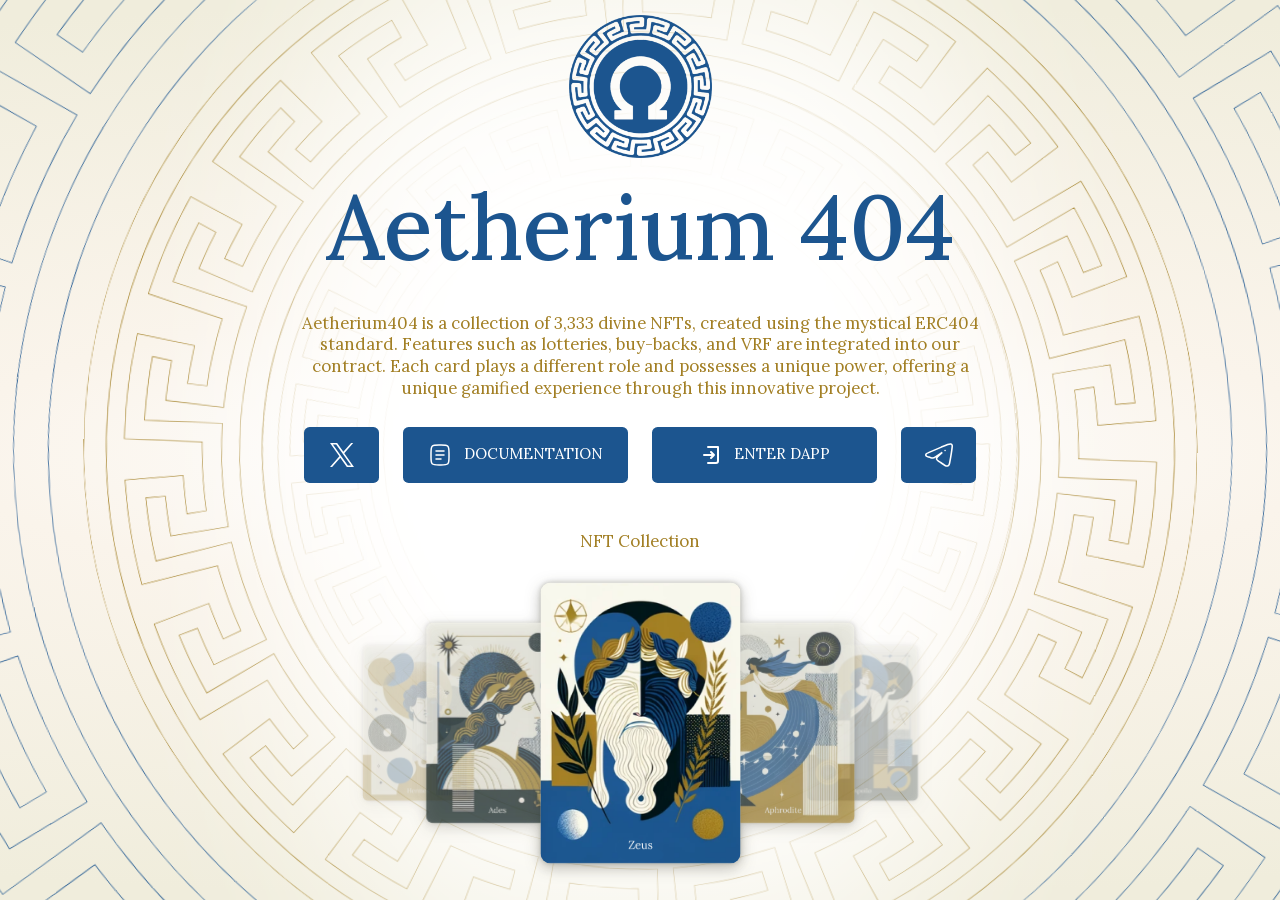
==== commit b76c8391: "Add files via upload" ====
--- a/index.html
+++ b/index.html
@@ -1 +1 @@
-<!DOCTYPE html><html lang="en"><head><meta charSet="utf-8"/><meta name="viewport" content="width=device-width, initial-scale=1"/><link rel="preload" as="image" href="circle1.svg"/><link rel="preload" as="image" href="circle2.svg"/><link rel="preload" as="image" href="circle3.svg"/><link rel="preload" as="image" href="blur_bg_final.png"/><link rel="preload" as="image" href="logo.png"/><link rel="preload" as="image" href="x.svg"/><link rel="preload" as="image" href="docs.svg"/><link rel="preload" as="image" href="app.svg"/><link rel="preload" as="image" href="telegram.svg"/><link rel="preload" as="image" href="nft1.png"/><link rel="stylesheet" href="/_next/static/css/7b9b77be0aed05f5.css" crossorigin="" data-precedence="next"/><link rel="preload" as="script" fetchPriority="low" href="/_next/static/chunks/webpack-db763cfa733f7ec4.js" crossorigin=""/><script src="/_next/static/chunks/fd9d1056-838691fc8177aab3.js" async="" crossorigin=""></script><script src="/_next/static/chunks/472-d41268c7d110f77a.js" async="" crossorigin=""></script><script src="/_next/static/chunks/main-app-d3d1bc54fda169e6.js" async="" crossorigin=""></script><script src="/_next/static/chunks/c15bf2b0-901ab87203935854.js" async=""></script><script src="/_next/static/chunks/814-0d48fac6d614bf12.js" async=""></script><script src="/_next/static/chunks/app/layout-7f88f7ba572ed005.js" async=""></script><script src="/_next/static/chunks/396-4c201f48d4353663.js" async=""></script><script src="/_next/static/chunks/app/page-46618f18ad66186f.js" async=""></script><script async="" src="https://cdnjs.cloudflare.com/ajax/libs/materialize/1.0.0/js/materialize.min.js"></script><link rel="preload" as="image" href="nft2.png"/><link rel="preload" as="image" href="nft3.png"/><link rel="preload" as="image" href="nft4.png"/><link rel="preload" as="image" href="nft5.png"/><link rel="preload" as="image" href="nft6.png"/><title>Olympus 404</title><link rel="icon" href="/favicon.ico" type="image/x-icon" sizes="256x256"/><link rel="stylesheet" href="https://cdnjs.cloudflare.com/ajax/libs/materialize/1.0.0/css/materialize.min.css"/><script src="/_next/static/chunks/polyfills-c67a75d1b6f99dc8.js" crossorigin="" noModule=""></script></head><body class="__className_072833"><img src="circle1.svg" class="circle w-[87vw]"/><img src="circle2.svg" class="circle w-[136vw]"/><img src="circle3.svg" class="circle w-[59vw]"/><img src="blur_bg_final.png" class="absolute w-[75vw] h-screen top-[50%] left-[50%] -translate-x-[50%] -translate-y-[50%] -z-10 select-none"/><img src="logo.png" width="143" height="143" alt="" class="opacity-0 absolute top-[50%] left-[50%] -translate-x-1/2 -translate-y-1/2 -z-10"/><div class="h-screen overflow-y-scroll"><main class="transition next" style="opacity:1"><div class="flex h-full flex-col items-center justify-center"><div class="max-w-[720px] flex flex-col gap-y-7 px-2 md:px-0 py-4"><div class="flex flex-col gap-y-3 items-center"><img src="logo.png" width="143" height="143" alt=""/><h1 class="font-medium text-6xl md:text-8xl text-accent text-center md:leading-[130%] m-0">Olympus 404</h1></div><p class="text-text leading-[130%] text-lg text-center px-5">Olympus404 is a collection of 3,333 divine NFTs, created using the mystical ERC404 standard. Features such as lotteries, buy-backs, and VRF are integrated into our contract. Each card plays a different role and possesses a unique power, offering a unique gamified experience through this innovative project.</p><div class="flex justify-evenly flex-row flex-wrap md:flex-nowrap gap-y-4"><a href="https://twitter.com/Olympus404/" target="_blank" class="flex bg-accent w-20 justify-center items-center py-4 gap-x-3 text-white rounded-md"><img src="x.svg" alt=""/></a><a href="https://docs.olympus404.xyz/" target="_blank" class="flex justify-center items-center bg-accent w-[15rem] py-4 gap-x-3 text-white rounded-md"><img src="docs.svg" alt=""/>DOCUMENTATION</a><a class="flex justify-center items-center bg-accent w-[15rem] py-4 gap-x-3 text-white rounded-md whitespace-nowrap" href="/dapp"><img src="app.svg" alt=""/>ENTER DAPP</a><a href="https://t.me/Olympus404Portal" target="_blank" class="flex bg-accent w-20 justify-center items-center py-4 gap-x-3 text-white rounded-md"><img src="telegram.svg" alt=""/></a></div><div class="flex p-5 gap-5 flex-wrap justify-center rounded-[30px]"><p class="text-gold text-lg">NFT Collection</p><div class="carousel"><a class="carousel-item" href="#one!"><img class="nft" src="nft1.png"/></a><a class="carousel-item" href="#two!"><img class="nft" src="nft2.png"/></a><a class="carousel-item" href="#three!"><img class="nft" src="nft3.png"/></a><a class="carousel-item" href="#four!"><img class="nft" src="nft4.png"/></a><a class="carousel-item" href="#five!"><img class="nft" src="nft5.png"/></a><a class="carousel-item" href="#six!"><img class="nft" src="nft6.png"/></a></div></div></div></div></main><footer class="w-full flex justify-center items-center px-2"><a href="https://app.uniswap.org/swap?outputCurrency=&amp;chain=ethereum" target="_blank" class="text-gold">Contract: </a></footer></div><script src="/_next/static/chunks/webpack-db763cfa733f7ec4.js" crossorigin="" async=""></script><script>(self.__next_f=self.__next_f||[]).push([0]);self.__next_f.push([2,null])</script><script>self.__next_f.push([1,"1:HL[\"/_next/static/css/7b9b77be0aed05f5.css\",\"style\",{\"crossOrigin\":\"\"}]\n0:\"$L2\"\n"])</script><script>self.__next_f.push([1,"3:I[3728,[],\"\"]\n5:I[9928,[],\"\"]\n6:I[9465,[\"922\",\"static/chunks/c15bf2b0-901ab87203935854.js\",\"814\",\"static/chunks/814-0d48fac6d614bf12.js\",\"185\",\"static/chunks/app/layout-7f88f7ba572ed005.js\"],\"\"]\n7:I[6954,[],\"\"]\n8:I[7264,[],\"\"]\na:I[8297,[],\"\"]\nb:I[5721,[\"396\",\"static/chunks/396-4c201f48d4353663.js\",\"931\",\"static/chunks/app/page-46618f18ad66186f.js\"],\"\"]\nc:{}\n"])</script><script>self.__next_f.push([1,"2:[[[\"$\",\"link\",\"0\",{\"rel\":\"stylesheet\",\"href\":\"/_next/static/css/7b9b77be0aed05f5.css\",\"precedence\":\"next\",\"crossOrigin\":\"\"}]],[\"$\",\"$L3\",null,{\"buildId\":\"7XwejGN5UEbiGI1RAxK4B\",\"assetPrefix\":\"\",\"initialCanonicalUrl\":\"/\",\"initialTree\":[\"\",{\"children\":[\"__PAGE__\",{}]},\"$undefined\",\"$undefined\",true],\"initialHead\":[false,\"$L4\"],\"globalErrorComponent\":\"$5\",\"children\":[null,[\"$\",\"$L6\",null,{\"children\":[\"$\",\"$L7\",null,{\"parallelRouterKey\":\"children\",\"segmentPath\":[\"children\"],\"loading\":\"$undefined\",\"loadingStyles\":\"$undefined\",\"loadingScripts\":\"$undefined\",\"hasLoading\":false,\"error\":\"$undefined\",\"errorStyles\":\"$undefined\",\"errorScripts\":\"$undefined\",\"template\":[\"$\",\"$L8\",null,{}],\"templateStyles\":\"$undefined\",\"templateScripts\":\"$undefined\",\"notFound\":[[\"$\",\"title\",null,{\"children\":\"404: This page could not be found.\"}],[\"$\",\"div\",null,{\"style\":{\"fontFamily\":\"system-ui,\\\"Segoe UI\\\",Roboto,Helvetica,Arial,sans-serif,\\\"Apple Color Emoji\\\",\\\"Segoe UI Emoji\\\"\",\"height\":\"100vh\",\"textAlign\":\"center\",\"display\":\"flex\",\"flexDirection\":\"column\",\"alignItems\":\"center\",\"justifyContent\":\"center\"},\"children\":[\"$\",\"div\",null,{\"children\":[[\"$\",\"style\",null,{\"dangerouslySetInnerHTML\":{\"__html\":\"body{color:#000;background:#fff;margin:0}.next-error-h1{border-right:1px solid rgba(0,0,0,.3)}@media (prefers-color-scheme:dark){body{color:#fff;background:#000}.next-error-h1{border-right:1px solid rgba(255,255,255,.3)}}\"}}],[\"$\",\"h1\",null,{\"className\":\"next-error-h1\",\"style\":{\"display\":\"inline-block\",\"margin\":\"0 20px 0 0\",\"padding\":\"0 23px 0 0\",\"fontSize\":24,\"fontWeight\":500,\"verticalAlign\":\"top\",\"lineHeight\":\"49px\"},\"children\":\"404\"}],[\"$\",\"div\",null,{\"style\":{\"display\":\"inline-block\"},\"children\":[\"$\",\"h2\",null,{\"style\":{\"fontSize\":14,\"fontWeight\":400,\"lineHeight\":\"49px\",\"margin\":0},\"children\":\"This page could not be found.\"}]}]]}]}]],\"notFoundStyles\":[],\"childProp\":{\"current\":[\"$L9\",[\"$\",\"$La\",null,{\"propsForComponent\":{\"params\":{}},\"Component\":\"$b\",\"isStaticGeneration\":true}],null],\"segment\":\"__PAGE__\"},\"styles\":null}],\"params\":\"$c\"}],null]}]]\n"])</script><script>self.__next_f.push([1,"4:[[\"$\",\"meta\",\"0\",{\"name\":\"viewport\",\"content\":\"width=device-width, initial-scale=1\"}],[\"$\",\"meta\",\"1\",{\"charSet\":\"utf-8\"}],[\"$\",\"link\",\"2\",{\"rel\":\"icon\",\"href\":\"/favicon.ico\",\"type\":\"image/x-icon\",\"sizes\":\"256x256\"}]]\n9:null\n"])</script><script>self.__next_f.push([1,""])</script></body></html>+<!DOCTYPE html><html lang="en"><head><meta charSet="utf-8"/><meta name="viewport" content="width=device-width, initial-scale=1"/><link rel="preload" as="image" href="circle1.svg"/><link rel="preload" as="image" href="circle2.svg"/><link rel="preload" as="image" href="circle3.svg"/><link rel="preload" as="image" href="blur_bg_final.png"/><link rel="preload" as="image" href="logo.png"/><link rel="preload" as="image" href="x.svg"/><link rel="preload" as="image" href="docs.svg"/><link rel="preload" as="image" href="app.svg"/><link rel="preload" as="image" href="telegram.svg"/><link rel="preload" as="image" href="nft1.png"/><link rel="stylesheet" href="/_next/static/css/7b9b77be0aed05f5.css" crossorigin="" data-precedence="next"/><link rel="preload" as="script" fetchPriority="low" href="/_next/static/chunks/webpack-db763cfa733f7ec4.js" crossorigin=""/><script src="/_next/static/chunks/fd9d1056-838691fc8177aab3.js" async="" crossorigin=""></script><script src="/_next/static/chunks/472-d41268c7d110f77a.js" async="" crossorigin=""></script><script src="/_next/static/chunks/main-app-d3d1bc54fda169e6.js" async="" crossorigin=""></script><script src="/_next/static/chunks/c15bf2b0-901ab87203935854.js" async=""></script><script src="/_next/static/chunks/814-0d48fac6d614bf12.js" async=""></script><script src="/_next/static/chunks/app/layout-41e6a9e7a9698256.js" async=""></script><script src="/_next/static/chunks/396-4c201f48d4353663.js" async=""></script><script src="/_next/static/chunks/app/page-daafd3ec03daca52.js" async=""></script><script async="" src="https://cdnjs.cloudflare.com/ajax/libs/materialize/1.0.0/js/materialize.min.js"></script><link rel="preload" as="image" href="nft2.png"/><link rel="preload" as="image" href="nft3.png"/><link rel="preload" as="image" href="nft4.png"/><link rel="preload" as="image" href="nft5.png"/><link rel="preload" as="image" href="nft6.png"/><title>Aetherium 404</title><link rel="icon" href="/favicon.ico" type="image/x-icon" sizes="32x19"/><link rel="stylesheet" href="https://cdnjs.cloudflare.com/ajax/libs/materialize/1.0.0/css/materialize.min.css"/><script src="/_next/static/chunks/polyfills-c67a75d1b6f99dc8.js" crossorigin="" noModule=""></script></head><body class="__className_072833"><img src="circle1.svg" class="circle w-[87vw]"/><img src="circle2.svg" class="circle w-[136vw]"/><img src="circle3.svg" class="circle w-[59vw]"/><img src="blur_bg_final.png" class="absolute w-[75vw] h-screen top-[50%] left-[50%] -translate-x-[50%] -translate-y-[50%] -z-10 select-none"/><img src="logo.png" width="143" height="143" alt="" class="opacity-0 absolute top-[50%] left-[50%] -translate-x-1/2 -translate-y-1/2 -z-10"/><div class="h-screen overflow-y-scroll"><main class="transition next" style="opacity:1"><div class="flex h-full flex-col items-center justify-center"><div class="max-w-[720px] flex flex-col gap-y-7 px-2 md:px-0 py-4"><div class="flex flex-col gap-y-3 items-center"><img src="logo.png" width="143" height="143" alt=""/><h1 class="font-medium text-6xl md:text-8xl text-accent text-center md:leading-[130%] m-0">Aetherium 404</h1></div><p class="text-text leading-[130%] text-lg text-center px-5">Aetherium404 is a collection of 3,333 divine NFTs, created using the mystical ERC404 standard. Features such as lotteries, buy-backs, and VRF are integrated into our contract. Each card plays a different role and possesses a unique power, offering a unique gamified experience through this innovative project.</p><div class="flex justify-evenly flex-row flex-wrap md:flex-nowrap gap-y-4"><a href="https://twitter.com/Aetheriumdotbid/" target="_blank" class="flex bg-accent w-20 justify-center items-center py-4 gap-x-3 text-white rounded-md"><img src="x.svg" alt=""/></a><a href="https://docs.aetherium.bid/" target="_blank" class="flex justify-center items-center bg-accent w-[15rem] py-4 gap-x-3 text-white rounded-md"><img src="docs.svg" alt=""/>DOCUMENTATION</a><a class="flex justify-center items-center bg-accent w-[15rem] py-4 gap-x-3 text-white rounded-md whitespace-nowrap" href="/dapp"><img src="app.svg" alt=""/>ENTER DAPP</a><a href="https://t.me/" target="_blank" class="flex bg-accent w-20 justify-center items-center py-4 gap-x-3 text-white rounded-md"><img src="telegram.svg" alt=""/></a></div><div class="flex p-5 gap-5 flex-wrap justify-center rounded-[30px]"><p class="text-gold text-lg">NFT Collection</p><div class="carousel"><a class="carousel-item" href="#one!"><img class="nft" src="nft1.png"/></a><a class="carousel-item" href="#two!"><img class="nft" src="nft2.png"/></a><a class="carousel-item" href="#three!"><img class="nft" src="nft3.png"/></a><a class="carousel-item" href="#four!"><img class="nft" src="nft4.png"/></a><a class="carousel-item" href="#five!"><img class="nft" src="nft5.png"/></a><a class="carousel-item" href="#six!"><img class="nft" src="nft6.png"/></a></div></div></div></div></main><footer class="w-full flex justify-center items-center px-2"><a href="https://app.uniswap.org/swap?outputCurrency=&amp;chain=ethereum" target="_blank" class="text-gold">Contract: </a></footer></div><script src="/_next/static/chunks/webpack-db763cfa733f7ec4.js" crossorigin="" async=""></script><script>(self.__next_f=self.__next_f||[]).push([0]);self.__next_f.push([2,null])</script><script>self.__next_f.push([1,"1:HL[\"/_next/static/css/7b9b77be0aed05f5.css\",\"style\",{\"crossOrigin\":\"\"}]\n0:\"$L2\"\n"])</script><script>self.__next_f.push([1,"3:I[3728,[],\"\"]\n5:I[9928,[],\"\"]\n6:I[9465,[\"922\",\"static/chunks/c15bf2b0-901ab87203935854.js\",\"814\",\"static/chunks/814-0d48fac6d614bf12.js\",\"185\",\"static/chunks/app/layout-41e6a9e7a9698256.js\"],\"\"]\n7:I[6954,[],\"\"]\n8:I[7264,[],\"\"]\na:I[8297,[],\"\"]\nb:I[5721,[\"396\",\"static/chunks/396-4c201f48d4353663.js\",\"931\",\"static/chunks/app/page-daafd3ec03daca52.js\"],\"\"]\nc:{}\n"])</script><script>self.__next_f.push([1,"2:[[[\"$\",\"link\",\"0\",{\"rel\":\"stylesheet\",\"href\":\"/_next/static/css/7b9b77be0aed05f5.css\",\"precedence\":\"next\",\"crossOrigin\":\"\"}]],[\"$\",\"$L3\",null,{\"buildId\":\"FgLo-ThipwkjsRPaCgW_f\",\"assetPrefix\":\"\",\"initialCanonicalUrl\":\"/\",\"initialTree\":[\"\",{\"children\":[\"__PAGE__\",{}]},\"$undefined\",\"$undefined\",true],\"initialHead\":[false,\"$L4\"],\"globalErrorComponent\":\"$5\",\"children\":[null,[\"$\",\"$L6\",null,{\"children\":[\"$\",\"$L7\",null,{\"parallelRouterKey\":\"children\",\"segmentPath\":[\"children\"],\"loading\":\"$undefined\",\"loadingStyles\":\"$undefined\",\"loadingScripts\":\"$undefined\",\"hasLoading\":false,\"error\":\"$undefined\",\"errorStyles\":\"$undefined\",\"errorScripts\":\"$undefined\",\"template\":[\"$\",\"$L8\",null,{}],\"templateStyles\":\"$undefined\",\"templateScripts\":\"$undefined\",\"notFound\":[[\"$\",\"title\",null,{\"children\":\"404: This page could not be found.\"}],[\"$\",\"div\",null,{\"style\":{\"fontFamily\":\"system-ui,\\\"Segoe UI\\\",Roboto,Helvetica,Arial,sans-serif,\\\"Apple Color Emoji\\\",\\\"Segoe UI Emoji\\\"\",\"height\":\"100vh\",\"textAlign\":\"center\",\"display\":\"flex\",\"flexDirection\":\"column\",\"alignItems\":\"center\",\"justifyContent\":\"center\"},\"children\":[\"$\",\"div\",null,{\"children\":[[\"$\",\"style\",null,{\"dangerouslySetInnerHTML\":{\"__html\":\"body{color:#000;background:#fff;margin:0}.next-error-h1{border-right:1px solid rgba(0,0,0,.3)}@media (prefers-color-scheme:dark){body{color:#fff;background:#000}.next-error-h1{border-right:1px solid rgba(255,255,255,.3)}}\"}}],[\"$\",\"h1\",null,{\"className\":\"next-error-h1\",\"style\":{\"display\":\"inline-block\",\"margin\":\"0 20px 0 0\",\"padding\":\"0 23px 0 0\",\"fontSize\":24,\"fontWeight\":500,\"verticalAlign\":\"top\",\"lineHeight\":\"49px\"},\"children\":\"404\"}],[\"$\",\"div\",null,{\"style\":{\"display\":\"inline-block\"},\"children\":[\"$\",\"h2\",null,{\"style\":{\"fontSize\":14,\"fontWeight\":400,\"lineHeight\":\"49px\",\"margin\":0},\"children\":\"This page could not be found.\"}]}]]}]}]],\"notFoundStyles\":[],\"childProp\":{\"current\":[\"$L9\",[\"$\",\"$La\",null,{\"propsForComponent\":{\"params\":{}},\"Component\":\"$b\",\"isStaticGeneration\":true}],null],\"segment\":\"__PAGE__\"},\"styles\":null}],\"params\":\"$c\"}],null]}]]\n"])</script><script>self.__next_f.push([1,"4:[[\"$\",\"meta\",\"0\",{\"name\":\"viewport\",\"content\":\"width=device-width, initial-scale=1\"}],[\"$\",\"meta\",\"1\",{\"charSet\":\"utf-8\"}],[\"$\",\"link\",\"2\",{\"rel\":\"icon\",\"href\":\"/favicon.ico\",\"type\":\"image/x-icon\",\"sizes\":\"32x19\"}]]\n9:null\n"])</script><script>self.__next_f.push([1,""])</script></body></html>
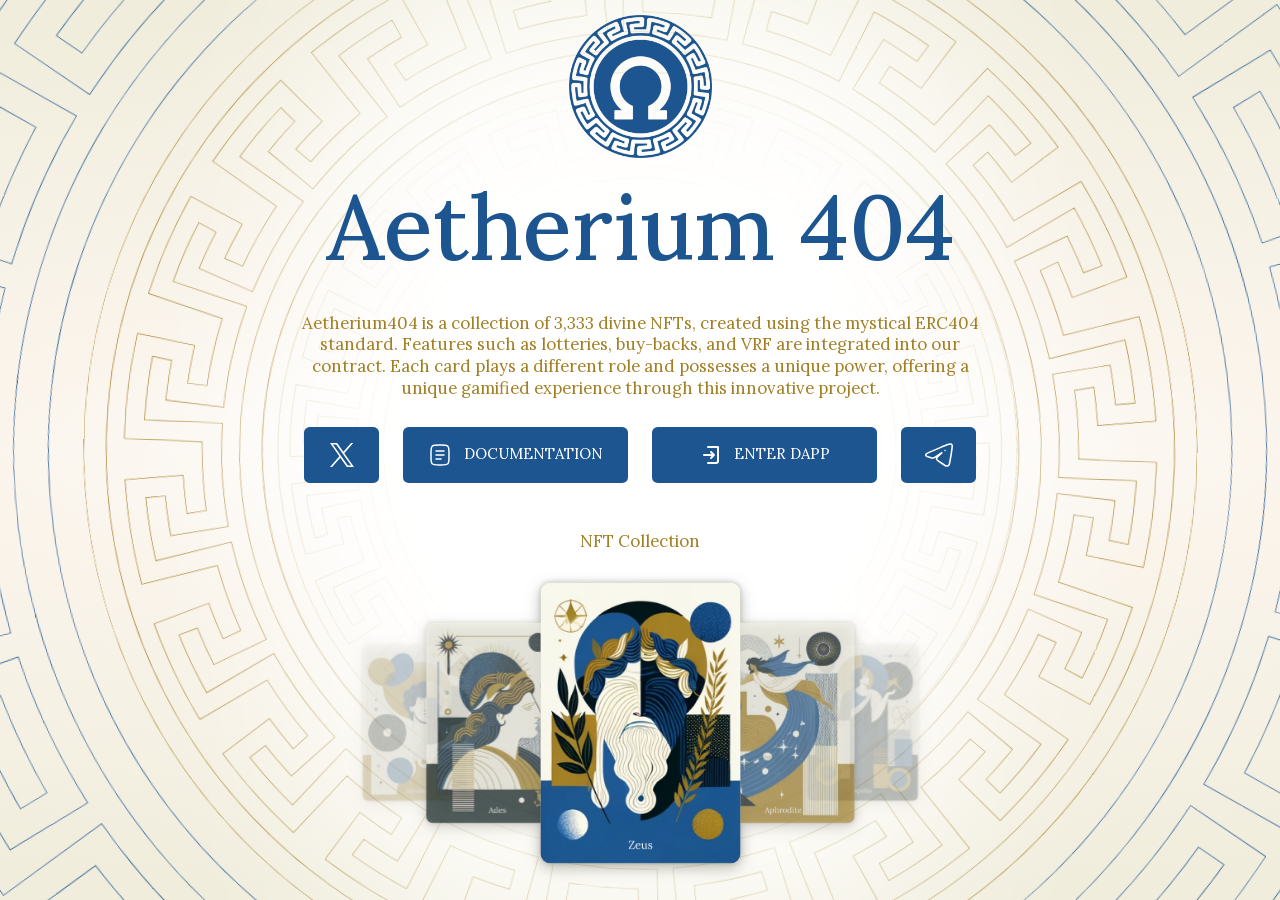
==== commit d1e3e82f: "Add files via upload" ====
--- a/index.html
+++ b/index.html
@@ -1 +1 @@
-<!DOCTYPE html><html lang="en"><head><meta charSet="utf-8"/><meta name="viewport" content="width=device-width, initial-scale=1"/><link rel="preload" as="image" href="circle1.svg"/><link rel="preload" as="image" href="circle2.svg"/><link rel="preload" as="image" href="circle3.svg"/><link rel="preload" as="image" href="blur_bg_final.png"/><link rel="preload" as="image" href="logo.png"/><link rel="preload" as="image" href="x.svg"/><link rel="preload" as="image" href="docs.svg"/><link rel="preload" as="image" href="app.svg"/><link rel="preload" as="image" href="telegram.svg"/><link rel="preload" as="image" href="nft1.png"/><link rel="stylesheet" href="/_next/static/css/7b9b77be0aed05f5.css" crossorigin="" data-precedence="next"/><link rel="preload" as="script" fetchPriority="low" href="/_next/static/chunks/webpack-db763cfa733f7ec4.js" crossorigin=""/><script src="/_next/static/chunks/fd9d1056-838691fc8177aab3.js" async="" crossorigin=""></script><script src="/_next/static/chunks/472-d41268c7d110f77a.js" async="" crossorigin=""></script><script src="/_next/static/chunks/main-app-d3d1bc54fda169e6.js" async="" crossorigin=""></script><script src="/_next/static/chunks/c15bf2b0-901ab87203935854.js" async=""></script><script src="/_next/static/chunks/814-0d48fac6d614bf12.js" async=""></script><script src="/_next/static/chunks/app/layout-41e6a9e7a9698256.js" async=""></script><script src="/_next/static/chunks/396-4c201f48d4353663.js" async=""></script><script src="/_next/static/chunks/app/page-daafd3ec03daca52.js" async=""></script><script async="" src="https://cdnjs.cloudflare.com/ajax/libs/materialize/1.0.0/js/materialize.min.js"></script><link rel="preload" as="image" href="nft2.png"/><link rel="preload" as="image" href="nft3.png"/><link rel="preload" as="image" href="nft4.png"/><link rel="preload" as="image" href="nft5.png"/><link rel="preload" as="image" href="nft6.png"/><title>Aetherium 404</title><link rel="icon" href="/favicon.ico" type="image/x-icon" sizes="32x19"/><link rel="stylesheet" href="https://cdnjs.cloudflare.com/ajax/libs/materialize/1.0.0/css/materialize.min.css"/><script src="/_next/static/chunks/polyfills-c67a75d1b6f99dc8.js" crossorigin="" noModule=""></script></head><body class="__className_072833"><img src="circle1.svg" class="circle w-[87vw]"/><img src="circle2.svg" class="circle w-[136vw]"/><img src="circle3.svg" class="circle w-[59vw]"/><img src="blur_bg_final.png" class="absolute w-[75vw] h-screen top-[50%] left-[50%] -translate-x-[50%] -translate-y-[50%] -z-10 select-none"/><img src="logo.png" width="143" height="143" alt="" class="opacity-0 absolute top-[50%] left-[50%] -translate-x-1/2 -translate-y-1/2 -z-10"/><div class="h-screen overflow-y-scroll"><main class="transition next" style="opacity:1"><div class="flex h-full flex-col items-center justify-center"><div class="max-w-[720px] flex flex-col gap-y-7 px-2 md:px-0 py-4"><div class="flex flex-col gap-y-3 items-center"><img src="logo.png" width="143" height="143" alt=""/><h1 class="font-medium text-6xl md:text-8xl text-accent text-center md:leading-[130%] m-0">Aetherium 404</h1></div><p class="text-text leading-[130%] text-lg text-center px-5">Aetherium404 is a collection of 3,333 divine NFTs, created using the mystical ERC404 standard. Features such as lotteries, buy-backs, and VRF are integrated into our contract. Each card plays a different role and possesses a unique power, offering a unique gamified experience through this innovative project.</p><div class="flex justify-evenly flex-row flex-wrap md:flex-nowrap gap-y-4"><a href="https://twitter.com/Aetheriumdotbid/" target="_blank" class="flex bg-accent w-20 justify-center items-center py-4 gap-x-3 text-white rounded-md"><img src="x.svg" alt=""/></a><a href="https://docs.aetherium.bid/" target="_blank" class="flex justify-center items-center bg-accent w-[15rem] py-4 gap-x-3 text-white rounded-md"><img src="docs.svg" alt=""/>DOCUMENTATION</a><a class="flex justify-center items-center bg-accent w-[15rem] py-4 gap-x-3 text-white rounded-md whitespace-nowrap" href="/dapp"><img src="app.svg" alt=""/>ENTER DAPP</a><a href="https://t.me/" target="_blank" class="flex bg-accent w-20 justify-center items-center py-4 gap-x-3 text-white rounded-md"><img src="telegram.svg" alt=""/></a></div><div class="flex p-5 gap-5 flex-wrap justify-center rounded-[30px]"><p class="text-gold text-lg">NFT Collection</p><div class="carousel"><a class="carousel-item" href="#one!"><img class="nft" src="nft1.png"/></a><a class="carousel-item" href="#two!"><img class="nft" src="nft2.png"/></a><a class="carousel-item" href="#three!"><img class="nft" src="nft3.png"/></a><a class="carousel-item" href="#four!"><img class="nft" src="nft4.png"/></a><a class="carousel-item" href="#five!"><img class="nft" src="nft5.png"/></a><a class="carousel-item" href="#six!"><img class="nft" src="nft6.png"/></a></div></div></div></div></main><footer class="w-full flex justify-center items-center px-2"><a href="https://app.uniswap.org/swap?outputCurrency=&amp;chain=ethereum" target="_blank" class="text-gold">Contract: </a></footer></div><script src="/_next/static/chunks/webpack-db763cfa733f7ec4.js" crossorigin="" async=""></script><script>(self.__next_f=self.__next_f||[]).push([0]);self.__next_f.push([2,null])</script><script>self.__next_f.push([1,"1:HL[\"/_next/static/css/7b9b77be0aed05f5.css\",\"style\",{\"crossOrigin\":\"\"}]\n0:\"$L2\"\n"])</script><script>self.__next_f.push([1,"3:I[3728,[],\"\"]\n5:I[9928,[],\"\"]\n6:I[9465,[\"922\",\"static/chunks/c15bf2b0-901ab87203935854.js\",\"814\",\"static/chunks/814-0d48fac6d614bf12.js\",\"185\",\"static/chunks/app/layout-41e6a9e7a9698256.js\"],\"\"]\n7:I[6954,[],\"\"]\n8:I[7264,[],\"\"]\na:I[8297,[],\"\"]\nb:I[5721,[\"396\",\"static/chunks/396-4c201f48d4353663.js\",\"931\",\"static/chunks/app/page-daafd3ec03daca52.js\"],\"\"]\nc:{}\n"])</script><script>self.__next_f.push([1,"2:[[[\"$\",\"link\",\"0\",{\"rel\":\"stylesheet\",\"href\":\"/_next/static/css/7b9b77be0aed05f5.css\",\"precedence\":\"next\",\"crossOrigin\":\"\"}]],[\"$\",\"$L3\",null,{\"buildId\":\"FgLo-ThipwkjsRPaCgW_f\",\"assetPrefix\":\"\",\"initialCanonicalUrl\":\"/\",\"initialTree\":[\"\",{\"children\":[\"__PAGE__\",{}]},\"$undefined\",\"$undefined\",true],\"initialHead\":[false,\"$L4\"],\"globalErrorComponent\":\"$5\",\"children\":[null,[\"$\",\"$L6\",null,{\"children\":[\"$\",\"$L7\",null,{\"parallelRouterKey\":\"children\",\"segmentPath\":[\"children\"],\"loading\":\"$undefined\",\"loadingStyles\":\"$undefined\",\"loadingScripts\":\"$undefined\",\"hasLoading\":false,\"error\":\"$undefined\",\"errorStyles\":\"$undefined\",\"errorScripts\":\"$undefined\",\"template\":[\"$\",\"$L8\",null,{}],\"templateStyles\":\"$undefined\",\"templateScripts\":\"$undefined\",\"notFound\":[[\"$\",\"title\",null,{\"children\":\"404: This page could not be found.\"}],[\"$\",\"div\",null,{\"style\":{\"fontFamily\":\"system-ui,\\\"Segoe UI\\\",Roboto,Helvetica,Arial,sans-serif,\\\"Apple Color Emoji\\\",\\\"Segoe UI Emoji\\\"\",\"height\":\"100vh\",\"textAlign\":\"center\",\"display\":\"flex\",\"flexDirection\":\"column\",\"alignItems\":\"center\",\"justifyContent\":\"center\"},\"children\":[\"$\",\"div\",null,{\"children\":[[\"$\",\"style\",null,{\"dangerouslySetInnerHTML\":{\"__html\":\"body{color:#000;background:#fff;margin:0}.next-error-h1{border-right:1px solid rgba(0,0,0,.3)}@media (prefers-color-scheme:dark){body{color:#fff;background:#000}.next-error-h1{border-right:1px solid rgba(255,255,255,.3)}}\"}}],[\"$\",\"h1\",null,{\"className\":\"next-error-h1\",\"style\":{\"display\":\"inline-block\",\"margin\":\"0 20px 0 0\",\"padding\":\"0 23px 0 0\",\"fontSize\":24,\"fontWeight\":500,\"verticalAlign\":\"top\",\"lineHeight\":\"49px\"},\"children\":\"404\"}],[\"$\",\"div\",null,{\"style\":{\"display\":\"inline-block\"},\"children\":[\"$\",\"h2\",null,{\"style\":{\"fontSize\":14,\"fontWeight\":400,\"lineHeight\":\"49px\",\"margin\":0},\"children\":\"This page could not be found.\"}]}]]}]}]],\"notFoundStyles\":[],\"childProp\":{\"current\":[\"$L9\",[\"$\",\"$La\",null,{\"propsForComponent\":{\"params\":{}},\"Component\":\"$b\",\"isStaticGeneration\":true}],null],\"segment\":\"__PAGE__\"},\"styles\":null}],\"params\":\"$c\"}],null]}]]\n"])</script><script>self.__next_f.push([1,"4:[[\"$\",\"meta\",\"0\",{\"name\":\"viewport\",\"content\":\"width=device-width, initial-scale=1\"}],[\"$\",\"meta\",\"1\",{\"charSet\":\"utf-8\"}],[\"$\",\"link\",\"2\",{\"rel\":\"icon\",\"href\":\"/favicon.ico\",\"type\":\"image/x-icon\",\"sizes\":\"32x19\"}]]\n9:null\n"])</script><script>self.__next_f.push([1,""])</script></body></html>+<!DOCTYPE html><html lang="en"><head><meta charSet="utf-8"/><meta name="viewport" content="width=device-width, initial-scale=1"/><link rel="preload" as="image" href="circle1.svg"/><link rel="preload" as="image" href="circle2.svg"/><link rel="preload" as="image" href="circle3.svg"/><link rel="preload" as="image" href="blur_bg_final.png"/><link rel="preload" as="image" href="logo.png"/><link rel="preload" as="image" href="x.svg"/><link rel="preload" as="image" href="docs.svg"/><link rel="preload" as="image" href="app.svg"/><link rel="preload" as="image" href="telegram.svg"/><link rel="preload" as="image" href="nft1.png"/><link rel="stylesheet" href="/7b9b77be0aed05f5.css" crossorigin="" data-precedence="next"/><link rel="preload" as="script" fetchPriority="low" href="/webpack-db763cfa733f7ec4.js" crossorigin=""/><script src="/fd9d1056-838691fc8177aab3.js" async="" crossorigin=""></script><script src="/472-d41268c7d110f77a.js" async="" crossorigin=""></script><script src="/main-app-d3d1bc54fda169e6.js" async="" crossorigin=""></script><script src="/c15bf2b0-901ab87203935854.js" async=""></script><script src="/814-0d48fac6d614bf12.js" async=""></script><script src="/layout-41e6a9e7a9698256.js" async=""></script><script src="/396-4c201f48d4353663.js" async=""></script><script src="/page-daafd3ec03daca52.js" async=""></script><script async="" src="https://cdnjs.cloudflare.com/ajax/libs/materialize/1.0.0/js/materialize.min.js"></script><link rel="preload" as="image" href="nft2.png"/><link rel="preload" as="image" href="nft3.png"/><link rel="preload" as="image" href="nft4.png"/><link rel="preload" as="image" href="nft5.png"/><link rel="preload" as="image" href="nft6.png"/><title>Aetherium 404</title><link rel="icon" href="/favicon.ico" type="image/x-icon" sizes="32x19"/><link rel="stylesheet" href="https://cdnjs.cloudflare.com/ajax/libs/materialize/1.0.0/css/materialize.min.css"/><script src="/polyfills-c67a75d1b6f99dc8.js" crossorigin="" noModule=""></script></head><body class="__className_072833"><img src="circle1.svg" class="circle w-[87vw]"/><img src="circle2.svg" class="circle w-[136vw]"/><img src="circle3.svg" class="circle w-[59vw]"/><img src="blur_bg_final.png" class="absolute w-[75vw] h-screen top-[50%] left-[50%] -translate-x-[50%] -translate-y-[50%] -z-10 select-none"/><img src="logo.png" width="143" height="143" alt="" class="opacity-0 absolute top-[50%] left-[50%] -translate-x-1/2 -translate-y-1/2 -z-10"/><div class="h-screen overflow-y-scroll"><main class="transition next" style="opacity:1"><div class="flex h-full flex-col items-center justify-center"><div class="max-w-[720px] flex flex-col gap-y-7 px-2 md:px-0 py-4"><div class="flex flex-col gap-y-3 items-center"><img src="logo.png" width="143" height="143" alt=""/><h1 class="font-medium text-6xl md:text-8xl text-accent text-center md:leading-[130%] m-0">Aetherium 404</h1></div><p class="text-text leading-[130%] text-lg text-center px-5">Aetherium404 is a collection of 3,333 divine NFTs, created using the mystical ERC404 standard. Features such as lotteries, buy-backs, and VRF are integrated into our contract. Each card plays a different role and possesses a unique power, offering a unique gamified experience through this innovative project.</p><div class="flex justify-evenly flex-row flex-wrap md:flex-nowrap gap-y-4"><a href="https://twitter.com/Aetheriumdotbid/" target="_blank" class="flex bg-accent w-20 justify-center items-center py-4 gap-x-3 text-white rounded-md"><img src="x.svg" alt=""/></a><a href="https://docs.aetherium.bid/" target="_blank" class="flex justify-center items-center bg-accent w-[15rem] py-4 gap-x-3 text-white rounded-md"><img src="docs.svg" alt=""/>DOCUMENTATION</a><a class="flex justify-center items-center bg-accent w-[15rem] py-4 gap-x-3 text-white rounded-md whitespace-nowrap" href="/dapp"><img src="app.svg" alt=""/>ENTER DAPP</a><a href="https://t.me/" target="_blank" class="flex bg-accent w-20 justify-center items-center py-4 gap-x-3 text-white rounded-md"><img src="telegram.svg" alt=""/></a></div><div class="flex p-5 gap-5 flex-wrap justify-center rounded-[30px]"><p class="text-gold text-lg">NFT Collection</p><div class="carousel"><a class="carousel-item" href="#one!"><img class="nft" src="nft1.png"/></a><a class="carousel-item" href="#two!"><img class="nft" src="nft2.png"/></a><a class="carousel-item" href="#three!"><img class="nft" src="nft3.png"/></a><a class="carousel-item" href="#four!"><img class="nft" src="nft4.png"/></a><a class="carousel-item" href="#five!"><img class="nft" src="nft5.png"/></a><a class="carousel-item" href="#six!"><img class="nft" src="nft6.png"/></a></div></div></div></div></main><footer class="w-full flex justify-center items-center px-2"><a href="https://app.uniswap.org/swap?outputCurrency=&amp;chain=ethereum" target="_blank" class="text-gold">Contract: </a></footer></div><script src="/webpack-db763cfa733f7ec4.js" crossorigin="" async=""></script><script>(self.__next_f=self.__next_f||[]).push([0]);self.__next_f.push([2,null])</script><script>self.__next_f.push([1,"1:HL[\"/7b9b77be0aed05f5.css\",\"style\",{\"crossOrigin\":\"\"}]\n0:\"$L2\"\n"])</script><script>self.__next_f.push([1,"3:I[3728,[],\"\"]\n5:I[9928,[],\"\"]\n6:I[9465,[\"922\",\"static/chunks/c15bf2b0-901ab87203935854.js\",\"814\",\"static/chunks/814-0d48fac6d614bf12.js\",\"185\",\"static/chunks/app/layout-41e6a9e7a9698256.js\"],\"\"]\n7:I[6954,[],\"\"]\n8:I[7264,[],\"\"]\na:I[8297,[],\"\"]\nb:I[5721,[\"396\",\"static/chunks/396-4c201f48d4353663.js\",\"931\",\"static/chunks/app/page-daafd3ec03daca52.js\"],\"\"]\nc:{}\n"])</script><script>self.__next_f.push([1,"2:[[[\"$\",\"link\",\"0\",{\"rel\":\"stylesheet\",\"href\":\"/7b9b77be0aed05f5.css\",\"precedence\":\"next\",\"crossOrigin\":\"\"}]],[\"$\",\"$L3\",null,{\"buildId\":\"vKToPArfxvIy9ieCAsD63\",\"assetPrefix\":\"\",\"initialCanonicalUrl\":\"/\",\"initialTree\":[\"\",{\"children\":[\"__PAGE__\",{}]},\"$undefined\",\"$undefined\",true],\"initialHead\":[false,\"$L4\"],\"globalErrorComponent\":\"$5\",\"children\":[null,[\"$\",\"$L6\",null,{\"children\":[\"$\",\"$L7\",null,{\"parallelRouterKey\":\"children\",\"segmentPath\":[\"children\"],\"loading\":\"$undefined\",\"loadingStyles\":\"$undefined\",\"loadingScripts\":\"$undefined\",\"hasLoading\":false,\"error\":\"$undefined\",\"errorStyles\":\"$undefined\",\"errorScripts\":\"$undefined\",\"template\":[\"$\",\"$L8\",null,{}],\"templateStyles\":\"$undefined\",\"templateScripts\":\"$undefined\",\"notFound\":[[\"$\",\"title\",null,{\"children\":\"404: This page could not be found.\"}],[\"$\",\"div\",null,{\"style\":{\"fontFamily\":\"system-ui,\\\"Segoe UI\\\",Roboto,Helvetica,Arial,sans-serif,\\\"Apple Color Emoji\\\",\\\"Segoe UI Emoji\\\"\",\"height\":\"100vh\",\"textAlign\":\"center\",\"display\":\"flex\",\"flexDirection\":\"column\",\"alignItems\":\"center\",\"justifyContent\":\"center\"},\"children\":[\"$\",\"div\",null,{\"children\":[[\"$\",\"style\",null,{\"dangerouslySetInnerHTML\":{\"__html\":\"body{color:#000;background:#fff;margin:0}.next-error-h1{border-right:1px solid rgba(0,0,0,.3)}@media (prefers-color-scheme:dark){body{color:#fff;background:#000}.next-error-h1{border-right:1px solid rgba(255,255,255,.3)}}\"}}],[\"$\",\"h1\",null,{\"className\":\"next-error-h1\",\"style\":{\"display\":\"inline-block\",\"margin\":\"0 20px 0 0\",\"padding\":\"0 23px 0 0\",\"fontSize\":24,\"fontWeight\":500,\"verticalAlign\":\"top\",\"lineHeight\":\"49px\"},\"children\":\"404\"}],[\"$\",\"div\",null,{\"style\":{\"display\":\"inline-block\"},\"children\":[\"$\",\"h2\",null,{\"style\":{\"fontSize\":14,\"fontWeight\":400,\"lineHeight\":\"49px\",\"margin\":0},\"children\":\"This page could not be found.\"}]}]]}]}]],\"notFoundStyles\":[],\"childProp\":{\"current\":[\"$L9\",[\"$\",\"$La\",null,{\"propsForComponent\":{\"params\":{}},\"Component\":\"$b\",\"isStaticGeneration\":true}],null],\"segment\":\"__PAGE__\"},\"styles\":null}],\"params\":\"$c\"}],null]}]]\n"])</script><script>self.__next_f.push([1,"4:[[\"$\",\"meta\",\"0\",{\"name\":\"viewport\",\"content\":\"width=device-width, initial-scale=1\"}],[\"$\",\"meta\",\"1\",{\"charSet\":\"utf-8\"}],[\"$\",\"link\",\"2\",{\"rel\":\"icon\",\"href\":\"/favicon.ico\",\"type\":\"image/x-icon\",\"sizes\":\"32x19\"}]]\n9:null\n"])</script><script>self.__next_f.push([1,""])</script></body></html>
--- a/7b9b77be0aed05f5.css
+++ b/7b9b77be0aed05f5.css
@@ -0,0 +1,5 @@
+@import url("https://fonts.googleapis.com/css2?family=Lora:ital,wght@0,400..700;1,400..700&family=Source+Serif+4:ital,opsz,wght@0,8..60,200;0,8..60,300;0,8..60,400;0,8..60,500;0,8..60,600;0,8..60,700;0,8..60,800;0,8..60,900;1,8..60,200;1,8..60,300;1,8..60,400;1,8..60,500;1,8..60,600;1,8..60,700;1,8..60,800;1,8..60,900&display=swap");
+
+/*
+! tailwindcss v3.4.1 | MIT License | https://tailwindcss.com
+*/*,:after,:before{box-sizing:border-box;border:0 solid #e5e7eb}:after,:before{--tw-content:""}:host,html{line-height:1.5;-webkit-text-size-adjust:100%;-moz-tab-size:4;-o-tab-size:4;tab-size:4;font-family:ui-sans-serif,system-ui,sans-serif,Apple Color Emoji,Segoe UI Emoji,Segoe UI Symbol,Noto Color Emoji;font-feature-settings:normal;font-variation-settings:normal;-webkit-tap-highlight-color:transparent}body{margin:0;line-height:inherit}hr{height:0;color:inherit;border-top-width:1px}abbr:where([title]){-webkit-text-decoration:underline dotted;text-decoration:underline dotted}h1,h2,h3,h4,h5,h6{font-size:inherit;font-weight:inherit}a{color:inherit;text-decoration:inherit}b,strong{font-weight:bolder}code,kbd,pre,samp{font-family:ui-monospace,SFMono-Regular,Menlo,Monaco,Consolas,Liberation Mono,Courier New,monospace;font-feature-settings:normal;font-variation-settings:normal;font-size:1em}small{font-size:80%}sub,sup{font-size:75%;line-height:0;position:relative;vertical-align:baseline}sub{bottom:-.25em}sup{top:-.5em}table{text-indent:0;border-color:inherit;border-collapse:collapse}button,input,optgroup,select,textarea{font-family:inherit;font-feature-settings:inherit;font-variation-settings:inherit;font-size:100%;font-weight:inherit;line-height:inherit;color:inherit;margin:0;padding:0}button,select{text-transform:none}[type=button],[type=reset],[type=submit],button{-webkit-appearance:button;background-color:transparent;background-image:none}:-moz-focusring{outline:auto}:-moz-ui-invalid{box-shadow:none}progress{vertical-align:baseline}::-webkit-inner-spin-button,::-webkit-outer-spin-button{height:auto}[type=search]{-webkit-appearance:textfield;outline-offset:-2px}::-webkit-search-decoration{-webkit-appearance:none}::-webkit-file-upload-button{-webkit-appearance:button;font:inherit}summary{display:list-item}blockquote,dd,dl,figure,h1,h2,h3,h4,h5,h6,hr,p,pre{margin:0}fieldset{margin:0}fieldset,legend{padding:0}menu,ol,ul{list-style:none;margin:0;padding:0}dialog{padding:0}textarea{resize:vertical}input::-moz-placeholder,textarea::-moz-placeholder{color:#9ca3af}input::placeholder,textarea::placeholder{color:#9ca3af}[role=button],button{cursor:pointer}:disabled{cursor:default}audio,canvas,embed,iframe,img,object,svg,video{display:block;vertical-align:middle}img,video{max-width:100%;height:auto}[hidden]{display:none}[data-tooltip-style^=light]+.tooltip>.tooltip-arrow:before{border-style:solid;border-color:#e5e7eb}[data-tooltip-style^=light]+.tooltip[data-popper-placement^=top]>.tooltip-arrow:before{border-bottom-width:1px;border-right-width:1px}[data-tooltip-style^=light]+.tooltip[data-popper-placement^=right]>.tooltip-arrow:before{border-bottom-width:1px;border-left-width:1px}[data-tooltip-style^=light]+.tooltip[data-popper-placement^=bottom]>.tooltip-arrow:before{border-top-width:1px;border-left-width:1px}[data-tooltip-style^=light]+.tooltip[data-popper-placement^=left]>.tooltip-arrow:before{border-top-width:1px;border-right-width:1px}.tooltip[data-popper-placement^=top]>.tooltip-arrow{bottom:-4px}.tooltip[data-popper-placement^=bottom]>.tooltip-arrow{top:-4px}.tooltip[data-popper-placement^=left]>.tooltip-arrow{right:-4px}.tooltip[data-popper-placement^=right]>.tooltip-arrow{left:-4px}.tooltip.invisible>.tooltip-arrow:before{visibility:hidden}[data-popper-arrow],[data-popper-arrow]:before{position:absolute;width:8px;height:8px;background:inherit}[data-popper-arrow]{visibility:hidden}[data-popper-arrow]:after,[data-popper-arrow]:before{content:"";visibility:visible;transform:rotate(45deg)}[data-popper-arrow]:after{position:absolute;width:9px;height:9px;background:inherit}[role=tooltip]>[data-popper-arrow]:before{border-style:solid;border-color:#e5e7eb}.dark [role=tooltip]>[data-popper-arrow]:before{border-style:solid;border-color:#4b5563}[role=tooltip]>[data-popper-arrow]:after{border-style:solid;border-color:#e5e7eb}.dark [role=tooltip]>[data-popper-arrow]:after{border-style:solid;border-color:#4b5563}[data-popover][role=tooltip][data-popper-placement^=top]>[data-popper-arrow]:after,[data-popover][role=tooltip][data-popper-placement^=top]>[data-popper-arrow]:before{border-bottom-width:1px;border-right-width:1px}[data-popover][role=tooltip][data-popper-placement^=right]>[data-popper-arrow]:after,[data-popover][role=tooltip][data-popper-placement^=right]>[data-popper-arrow]:before{border-bottom-width:1px;border-left-width:1px}[data-popover][role=tooltip][data-popper-placement^=bottom]>[data-popper-arrow]:after,[data-popover][role=tooltip][data-popper-placement^=bottom]>[data-popper-arrow]:before{border-top-width:1px;border-left-width:1px}[data-popover][role=tooltip][data-popper-placement^=left]>[data-popper-arrow]:after,[data-popover][role=tooltip][data-popper-placement^=left]>[data-popper-arrow]:before{border-top-width:1px;border-right-width:1px}[data-popover][role=tooltip][data-popper-placement^=top]>[data-popper-arrow]{bottom:-5px}[data-popover][role=tooltip][data-popper-placement^=bottom]>[data-popper-arrow]{top:-5px}[data-popover][role=tooltip][data-popper-placement^=left]>[data-popper-arrow]{right:-5px}[data-popover][role=tooltip][data-popper-placement^=right]>[data-popper-arrow]{left:-5px}[role=tooltip].invisible>[data-popper-arrow]:after,[role=tooltip].invisible>[data-popper-arrow]:before{visibility:hidden}[multiple],[type=date],[type=datetime-local],[type=email],[type=month],[type=number],[type=password],[type=search],[type=tel],[type=text],[type=time],[type=url],[type=week],select,textarea{-webkit-appearance:none;-moz-appearance:none;appearance:none;background-color:#fff;border-color:#6b7280;border-width:1px;border-radius:0;padding:.5rem .75rem;font-size:1rem;line-height:1.5rem;--tw-shadow:0 0 #0000}[multiple]:focus,[type=date]:focus,[type=datetime-local]:focus,[type=email]:focus,[type=month]:focus,[type=number]:focus,[type=password]:focus,[type=search]:focus,[type=tel]:focus,[type=text]:focus,[type=time]:focus,[type=url]:focus,[type=week]:focus,select:focus,textarea:focus{outline:2px solid transparent;outline-offset:2px;--tw-ring-inset:var(--tw-empty,/*!*/ /*!*/);--tw-ring-offset-width:0px;--tw-ring-offset-color:#fff;--tw-ring-color:#1c64f2;--tw-ring-offset-shadow:var(--tw-ring-inset) 0 0 0 var(--tw-ring-offset-width) var(--tw-ring-offset-color);--tw-ring-shadow:var(--tw-ring-inset) 0 0 0 calc(1px + var(--tw-ring-offset-width)) var(--tw-ring-color);box-shadow:var(--tw-ring-offset-shadow),var(--tw-ring-shadow),var(--tw-shadow);border-color:#1c64f2}input::-moz-placeholder,textarea::-moz-placeholder{color:#6b7280;opacity:1}input::placeholder,textarea::placeholder{color:#6b7280;opacity:1}::-webkit-datetime-edit-fields-wrapper{padding:0}::-webkit-date-and-time-value{min-height:1.5em}select:not([size]){background-image:url("data:image/svg+xml,%3csvg aria-hidden='true' xmlns='http://www.w3.org/2000/svg' fill='none' viewBox='0 0 10 6'%3e %3cpath stroke='%236B7280' stroke-linecap='round' stroke-linejoin='round' stroke-width='2' d='m1 1 4 4 4-4'/%3e %3c/svg%3e");background-position:right .75rem center;background-repeat:no-repeat;background-size:.75em .75em;padding-right:2.5rem;-webkit-print-color-adjust:exact;print-color-adjust:exact}:is([dir=rtl]) select:not([size]){background-position:left .75rem center;padding-right:.75rem;padding-left:0}[multiple]{background-image:none;background-position:0 0;background-repeat:unset;background-size:initial;padding-right:.75rem;-webkit-print-color-adjust:unset;print-color-adjust:unset}[type=checkbox],[type=radio]{-webkit-appearance:none;-moz-appearance:none;appearance:none;padding:0;-webkit-print-color-adjust:exact;print-color-adjust:exact;display:inline-block;vertical-align:middle;background-origin:border-box;-webkit-user-select:none;-moz-user-select:none;user-select:none;flex-shrink:0;height:1rem;width:1rem;color:#1c64f2;background-color:#fff;border-color:#6b7280;border-width:1px;--tw-shadow:0 0 #0000}[type=checkbox]{border-radius:0}[type=radio]{border-radius:100%}[type=checkbox]:focus,[type=radio]:focus{outline:2px solid transparent;outline-offset:2px;--tw-ring-inset:var(--tw-empty,/*!*/ /*!*/);--tw-ring-offset-width:2px;--tw-ring-offset-color:#fff;--tw-ring-color:#1c64f2;--tw-ring-offset-shadow:var(--tw-ring-inset) 0 0 0 var(--tw-ring-offset-width) var(--tw-ring-offset-color);--tw-ring-shadow:var(--tw-ring-inset) 0 0 0 calc(2px + var(--tw-ring-offset-width)) var(--tw-ring-color);box-shadow:var(--tw-ring-offset-shadow),var(--tw-ring-shadow),var(--tw-shadow)}.dark [type=checkbox]:checked,.dark [type=radio]:checked,[type=checkbox]:checked,[type=radio]:checked{border-color:transparent;background-color:currentColor;background-size:.55em .55em;background-position:50%;background-repeat:no-repeat}[type=checkbox]:checked{background-image:url("data:image/svg+xml,%3csvg aria-hidden='true' xmlns='http://www.w3.org/2000/svg' fill='none' viewBox='0 0 16 12'%3e %3cpath stroke='white' stroke-linecap='round' stroke-linejoin='round' stroke-width='3' d='M1 5.917 5.724 10.5 15 1.5'/%3e %3c/svg%3e");background-repeat:no-repeat;background-size:.55em .55em;-webkit-print-color-adjust:exact;print-color-adjust:exact}.dark [type=radio]:checked,[type=radio]:checked{background-image:url("data:image/svg+xml,%3csvg viewBox='0 0 16 16' fill='white' xmlns='http://www.w3.org/2000/svg'%3e%3ccircle cx='8' cy='8' r='3'/%3e%3c/svg%3e");background-size:1em 1em}[type=checkbox]:indeterminate{background-image:url("data:image/svg+xml,%3csvg aria-hidden='true' xmlns='http://www.w3.org/2000/svg' fill='none' viewBox='0 0 16 12'%3e %3cpath stroke='white' stroke-linecap='round' stroke-linejoin='round' stroke-width='3' d='M0.5 6h14'/%3e %3c/svg%3e");background-color:currentColor;border-color:transparent;background-position:50%;background-repeat:no-repeat;background-size:.55em .55em;-webkit-print-color-adjust:exact;print-color-adjust:exact}[type=checkbox]:indeterminate:focus,[type=checkbox]:indeterminate:hover{border-color:transparent;background-color:currentColor}[type=file]{background:unset;border-color:inherit;border-width:0;border-radius:0;padding:0;font-size:unset;line-height:inherit}[type=file]:focus{outline:1px auto inherit}input[type=file]::file-selector-button{color:#fff;background:#1f2937;border:0;font-weight:500;font-size:.875rem;cursor:pointer;padding:.625rem 1rem .625rem 2rem;margin-inline-start:-1rem;margin-inline-end:1rem}input[type=file]::file-selector-button:hover{background:#374151}:is([dir=rtl]) input[type=file]::file-selector-button{padding-right:2rem;padding-left:1rem}.dark input[type=file]::file-selector-button{color:#fff;background:#4b5563}.dark input[type=file]::file-selector-button:hover{background:#6b7280}input[type=range]::-webkit-slider-thumb{height:1.25rem;width:1.25rem;background:#1c64f2;border-radius:9999px;border:0;appearance:none;-moz-appearance:none;-webkit-appearance:none;cursor:pointer}input[type=range]:disabled::-webkit-slider-thumb{background:#9ca3af}.dark input[type=range]:disabled::-webkit-slider-thumb{background:#6b7280}input[type=range]:focus::-webkit-slider-thumb{outline:2px solid transparent;outline-offset:2px;--tw-ring-offset-shadow:var(--tw-ring-inset) 0 0 0 var(--tw-ring-offset-width) var(--tw-ring-offset-color);--tw-ring-shadow:var(--tw-ring-inset) 0 0 0 calc(4px + var(--tw-ring-offset-width)) var(--tw-ring-color);box-shadow:var(--tw-ring-offset-shadow),var(--tw-ring-shadow),var(--tw-shadow,0 0 #0000);--tw-ring-opacity:1px;--tw-ring-color:rgb(164 202 254/var(--tw-ring-opacity))}input[type=range]::-moz-range-thumb{height:1.25rem;width:1.25rem;background:#1c64f2;border-radius:9999px;border:0;appearance:none;-moz-appearance:none;-webkit-appearance:none;cursor:pointer}input[type=range]:disabled::-moz-range-thumb{background:#9ca3af}.dark input[type=range]:disabled::-moz-range-thumb{background:#6b7280}input[type=range]::-moz-range-progress{background:#3f83f8}input[type=range]::-ms-fill-lower{background:#3f83f8}input[type=range].range-sm::-webkit-slider-thumb{height:1rem;width:1rem}input[type=range].range-lg::-webkit-slider-thumb{height:1.5rem;width:1.5rem}input[type=range].range-sm::-moz-range-thumb{height:1rem;width:1rem}input[type=range].range-lg::-moz-range-thumb{height:1.5rem;width:1.5rem}.toggle-bg:after{content:"";position:absolute;top:.125rem;left:.125rem;background:#fff;border-color:#d1d5db;border-width:1px;border-radius:9999px;height:1.25rem;width:1.25rem;transition-property:background-color,border-color,color,fill,stroke,opacity,box-shadow,transform,filter,backdrop-filter,-webkit-backdrop-filter;transition-duration:.15s;box-shadow:var(--tw-ring-inset) 0 0 0 calc(0px + var(--tw-ring-offset-width)) var(--tw-ring-color)}input:checked+.toggle-bg:after{transform:translateX(100%);border-color:#fff}input:checked+.toggle-bg{background:#1c64f2;border-color:#1c64f2}*,:after,:before{--tw-border-spacing-x:0;--tw-border-spacing-y:0;--tw-translate-x:0;--tw-translate-y:0;--tw-rotate:0;--tw-skew-x:0;--tw-skew-y:0;--tw-scale-x:1;--tw-scale-y:1;--tw-pan-x: ;--tw-pan-y: ;--tw-pinch-zoom: ;--tw-scroll-snap-strictness:proximity;--tw-gradient-from-position: ;--tw-gradient-via-position: ;--tw-gradient-to-position: ;--tw-ordinal: ;--tw-slashed-zero: ;--tw-numeric-figure: ;--tw-numeric-spacing: ;--tw-numeric-fraction: ;--tw-ring-inset: ;--tw-ring-offset-width:0px;--tw-ring-offset-color:#fff;--tw-ring-color:rgba(63,131,248,.5);--tw-ring-offset-shadow:0 0 #0000;--tw-ring-shadow:0 0 #0000;--tw-shadow:0 0 #0000;--tw-shadow-colored:0 0 #0000;--tw-blur: ;--tw-brightness: ;--tw-contrast: ;--tw-grayscale: ;--tw-hue-rotate: ;--tw-invert: ;--tw-saturate: ;--tw-sepia: ;--tw-drop-shadow: ;--tw-backdrop-blur: ;--tw-backdrop-brightness: ;--tw-backdrop-contrast: ;--tw-backdrop-grayscale: ;--tw-backdrop-hue-rotate: ;--tw-backdrop-invert: ;--tw-backdrop-opacity: ;--tw-backdrop-saturate: ;--tw-backdrop-sepia: }::backdrop{--tw-border-spacing-x:0;--tw-border-spacing-y:0;--tw-translate-x:0;--tw-translate-y:0;--tw-rotate:0;--tw-skew-x:0;--tw-skew-y:0;--tw-scale-x:1;--tw-scale-y:1;--tw-pan-x: ;--tw-pan-y: ;--tw-pinch-zoom: ;--tw-scroll-snap-strictness:proximity;--tw-gradient-from-position: ;--tw-gradient-via-position: ;--tw-gradient-to-position: ;--tw-ordinal: ;--tw-slashed-zero: ;--tw-numeric-figure: ;--tw-numeric-spacing: ;--tw-numeric-fraction: ;--tw-ring-inset: ;--tw-ring-offset-width:0px;--tw-ring-offset-color:#fff;--tw-ring-color:rgba(63,131,248,.5);--tw-ring-offset-shadow:0 0 #0000;--tw-ring-shadow:0 0 #0000;--tw-shadow:0 0 #0000;--tw-shadow-colored:0 0 #0000;--tw-blur: ;--tw-brightness: ;--tw-contrast: ;--tw-grayscale: ;--tw-hue-rotate: ;--tw-invert: ;--tw-saturate: ;--tw-sepia: ;--tw-drop-shadow: ;--tw-backdrop-blur: ;--tw-backdrop-brightness: ;--tw-backdrop-contrast: ;--tw-backdrop-grayscale: ;--tw-backdrop-hue-rotate: ;--tw-backdrop-invert: ;--tw-backdrop-opacity: ;--tw-backdrop-saturate: ;--tw-backdrop-sepia: }.container{width:100%}@media (min-width:640px){.container{max-width:640px}}@media (min-width:768px){.container{max-width:768px}}@media (min-width:1024px){.container{max-width:1024px}}@media (min-width:1280px){.container{max-width:1280px}}@media (min-width:1536px){.container{max-width:1536px}}.sr-only{position:absolute;width:1px;height:1px;padding:0;margin:-1px;overflow:hidden;clip:rect(0,0,0,0);white-space:nowrap;border-width:0}.pointer-events-none{pointer-events:none}.invisible{visibility:hidden}.collapse{visibility:collapse}.fixed{position:fixed}.absolute{position:absolute}.relative{position:relative}.sticky{position:sticky}.inset-y-0{top:0;bottom:0}.-bottom-1{bottom:-.25rem}.-bottom-\[10px\]{bottom:-10px}.-left-1{left:-.25rem}.-left-1\.5{left:-.375rem}.-left-3{left:-.75rem}.-right-1{right:-.25rem}.-top-1{top:-.25rem}.bottom-0{bottom:0}.bottom-5{bottom:1.25rem}.left-0{left:0}.left-1{left:.25rem}.left-1\/2{left:50%}.left-2{left:.5rem}.left-2\.5{left:.625rem}.left-3{left:.75rem}.left-4{left:1rem}.left-5{left:1.25rem}.left-6{left:1.5rem}.left-\[15px\]{left:15px}.left-\[50\%\]{left:50%}.right-0{right:0}.top-0{top:0}.top-1\/2{top:50%}.top-10{top:2.5rem}.top-2{top:.5rem}.top-3{top:.75rem}.top-4{top:1rem}.top-\[50\%\]{top:50%}.-z-10{z-index:-10}.z-0{z-index:0}.z-10{z-index:10}.z-20{z-index:20}.z-40{z-index:40}.z-50{z-index:50}.z-auto{z-index:auto}.col-span-full{grid-column:1/-1}.col-start-1{grid-column-start:1}.col-end-13{grid-column-end:13}.m-0{margin:0}.-mx-1{margin-left:-.25rem;margin-right:-.25rem}.-mx-1\.5{margin-left:-.375rem;margin-right:-.375rem}.-my-1{margin-top:-.25rem;margin-bottom:-.25rem}.-my-1\.5{margin-top:-.375rem;margin-bottom:-.375rem}.mx-1{margin-left:.25rem;margin-right:.25rem}.mx-4{margin-left:1rem;margin-right:1rem}.mx-auto{margin-left:auto;margin-right:auto}.my-1{margin-top:.25rem;margin-bottom:.25rem}.my-4{margin-top:1rem;margin-bottom:1rem}.my-6{margin-top:1.5rem;margin-bottom:1.5rem}.my-auto{margin-top:auto;margin-bottom:auto}.-mb-px{margin-bottom:-1px}.-mt-\[2px\]{margin-top:-2px}.mb-1{margin-bottom:.25rem}.mb-10{margin-bottom:2.5rem}.mb-2{margin-bottom:.5rem}.mb-4{margin-bottom:1rem}.mb-5{margin-bottom:1.25rem}.mb-6{margin-bottom:1.5rem}.me-4{margin-inline-end:1rem}.ml-0{margin-left:0}.ml-1{margin-left:.25rem}.ml-2{margin-left:.5rem}.ml-3{margin-left:.75rem}.ml-6{margin-left:1.5rem}.ml-auto{margin-left:auto}.mr-2{margin-right:.5rem}.mr-3{margin-right:.75rem}.mt-1{margin-top:.25rem}.mt-1\.5{margin-top:.375rem}.mt-2{margin-top:.5rem}.mt-3{margin-top:.75rem}.mt-4{margin-top:1rem}.mt-6{margin-top:1.5rem}.mt-\[20px\]{margin-top:20px}.block{display:block}.inline-block{display:inline-block}.\!inline{display:inline!important}.inline{display:inline}.flex{display:flex}.inline-flex{display:inline-flex}.table{display:table}.grid{display:grid}.hidden{display:none}.h-0{height:0}.h-0\.5{height:.125rem}.h-1{height:.25rem}.h-1\.5{height:.375rem}.h-10{height:2.5rem}.h-2{height:.5rem}.h-2\.5{height:.625rem}.h-20{height:5rem}.h-3{height:.75rem}.h-3\.5{height:.875rem}.h-36{height:9rem}.h-4{height:1rem}.h-5{height:1.25rem}.h-6{height:1.5rem}.h-7{height:1.75rem}.h-8{height:2rem}.h-9{height:2.25rem}.h-96{height:24rem}.h-\[120px\]{height:120px}.h-\[140px\]{height:140px}.h-\[167px\]{height:167px}.h-\[1px\]{height:1px}.h-\[330px\]{height:330px}.h-\[40px\]{height:40px}.h-\[50px\]{height:50px}.h-auto{height:auto}.h-fit{height:-moz-fit-content;height:fit-content}.h-full{height:100%}.h-modal{height:calc(100% - 2rem)}.h-px{height:1px}.h-screen{height:100vh}.max-h-\[550px\]{max-height:550px}.max-h-\[90vh\]{max-height:90vh}.min-h-\[100px\]{min-height:100px}.min-h-\[550px\]{min-height:550px}.\!w-\[120px\]{width:120px!important}.w-1\/2{width:50%}.w-10{width:2.5rem}.w-11{width:2.75rem}.w-12{width:3rem}.w-14{width:3.5rem}.w-16{width:4rem}.w-2{width:.5rem}.w-2\/4{width:50%}.w-20{width:5rem}.w-3{width:.75rem}.w-3\.5{width:.875rem}.w-36{width:9rem}.w-4{width:1rem}.w-5{width:1.25rem}.w-6{width:1.5rem}.w-64{width:16rem}.w-7{width:1.75rem}.w-8{width:2rem}.w-9{width:2.25rem}.w-\[100px\]{width:100px}.w-\[118px\]{width:118px}.w-\[120px\]{width:120px}.w-\[136vw\]{width:136vw}.w-\[15rem\]{width:15rem}.w-\[230px\]{width:230px}.w-\[59vw\]{width:59vw}.w-\[75vw\]{width:75vw}.w-\[87vw\]{width:87vw}.w-auto{width:auto}.w-fit{width:-moz-fit-content;width:fit-content}.w-full{width:100%}.max-w-2xl{max-width:42rem}.max-w-3xl{max-width:48rem}.max-w-4xl{max-width:56rem}.max-w-5xl{max-width:64rem}.max-w-6xl{max-width:72rem}.max-w-7xl{max-width:80rem}.max-w-\[300px\]{max-width:300px}.max-w-\[720px\]{max-width:720px}.max-w-\[820px\]{max-width:820px}.max-w-\[840px\]{max-width:840px}.max-w-lg{max-width:32rem}.max-w-md{max-width:28rem}.max-w-sm{max-width:24rem}.max-w-xl{max-width:36rem}.max-w-xs{max-width:20rem}.flex-1{flex:1 1 0%}.flex-shrink-0,.shrink-0{flex-shrink:0}.flex-grow{flex-grow:1}.origin-\[0\]{transform-origin:0}.-translate-x-1\/2,.-translate-x-\[50\%\]{--tw-translate-x:-50%}.-translate-x-1\/2,.-translate-x-\[50\%\],.-translate-y-1\/2{transform:translate(var(--tw-translate-x),var(--tw-translate-y)) rotate(var(--tw-rotate)) skewX(var(--tw-skew-x)) skewY(var(--tw-skew-y)) scaleX(var(--tw-scale-x)) scaleY(var(--tw-scale-y))}.-translate-y-1\/2{--tw-translate-y:-50%}.-translate-y-4{--tw-translate-y:-1rem}.-translate-y-4,.-translate-y-6{transform:translate(var(--tw-translate-x),var(--tw-translate-y)) rotate(var(--tw-rotate)) skewX(var(--tw-skew-x)) skewY(var(--tw-skew-y)) scaleX(var(--tw-scale-x)) scaleY(var(--tw-scale-y))}.-translate-y-6{--tw-translate-y:-1.5rem}.-translate-y-\[50\%\]{--tw-translate-y:-50%}.-translate-y-\[50\%\],.rotate-180{transform:translate(var(--tw-translate-x),var(--tw-translate-y)) rotate(var(--tw-rotate)) skewX(var(--tw-skew-x)) skewY(var(--tw-skew-y)) scaleX(var(--tw-scale-x)) scaleY(var(--tw-scale-y))}.rotate-180{--tw-rotate:180deg}.rotate-45{--tw-rotate:45deg}.rotate-45,.scale-75{transform:translate(var(--tw-translate-x),var(--tw-translate-y)) rotate(var(--tw-rotate)) skewX(var(--tw-skew-x)) skewY(var(--tw-skew-y)) scaleX(var(--tw-scale-x)) scaleY(var(--tw-scale-y))}.scale-75{--tw-scale-x:.75;--tw-scale-y:.75}.scale-90{--tw-scale-x:.9;--tw-scale-y:.9}.scale-90,.transform{transform:translate(var(--tw-translate-x),var(--tw-translate-y)) rotate(var(--tw-rotate)) skewX(var(--tw-skew-x)) skewY(var(--tw-skew-y)) scaleX(var(--tw-scale-x)) scaleY(var(--tw-scale-y))}@keyframes spin{to{transform:rotate(1turn)}}.animate-spin{animation:spin 1s linear infinite}.cursor-default{cursor:default}.cursor-grab{cursor:grab}.cursor-not-allowed{cursor:not-allowed}.cursor-pointer{cursor:pointer}.cursor-wait{cursor:wait}.select-none{-webkit-user-select:none;-moz-user-select:none;user-select:none}.snap-x{scroll-snap-type:x var(--tw-scroll-snap-strictness)}.snap-mandatory{--tw-scroll-snap-strictness:mandatory}.snap-center{scroll-snap-align:center}.list-inside{list-style-position:inside}.list-decimal{list-style-type:decimal}.list-disc{list-style-type:disc}.list-none{list-style-type:none}.appearance-none{-webkit-appearance:none;-moz-appearance:none;appearance:none}.grid-flow-col{grid-auto-flow:column}.grid-cols-12{grid-template-columns:repeat(12,minmax(0,1fr))}.grid-cols-2{grid-template-columns:repeat(2,minmax(0,1fr))}.grid-cols-4{grid-template-columns:repeat(4,minmax(0,1fr))}.grid-cols-7{grid-template-columns:repeat(7,minmax(0,1fr))}.flex-row{flex-direction:row}.flex-col{flex-direction:column}.flex-wrap{flex-wrap:wrap}.items-start{align-items:flex-start}.items-end{align-items:flex-end}.items-center{align-items:center}.items-stretch{align-items:stretch}.justify-start{justify-content:flex-start}.justify-end{justify-content:flex-end}.justify-center{justify-content:center}.justify-between{justify-content:space-between}.justify-evenly{justify-content:space-evenly}.gap-1{gap:.25rem}.gap-2{gap:.5rem}.gap-4{gap:1rem}.gap-5{gap:1.25rem}.gap-\[10px\]{gap:10px}.gap-\[20px\]{gap:20px}.gap-\[40px\]{gap:40px}.gap-\[7px\]{gap:7px}.gap-x-2{-moz-column-gap:.5rem;column-gap:.5rem}.gap-x-3{-moz-column-gap:.75rem;column-gap:.75rem}.gap-y-2{row-gap:.5rem}.gap-y-3{row-gap:.75rem}.gap-y-4{row-gap:1rem}.gap-y-7{row-gap:1.75rem}.-space-x-4>:not([hidden])~:not([hidden]){--tw-space-x-reverse:0;margin-right:calc(-1rem * var(--tw-space-x-reverse));margin-left:calc(-1rem * calc(1 - var(--tw-space-x-reverse)))}.-space-x-px>:not([hidden])~:not([hidden]){--tw-space-x-reverse:0;margin-right:calc(-1px * var(--tw-space-x-reverse));margin-left:calc(-1px * calc(1 - var(--tw-space-x-reverse)))}.space-x-2>:not([hidden])~:not([hidden]){--tw-space-x-reverse:0;margin-right:calc(.5rem * var(--tw-space-x-reverse));margin-left:calc(.5rem * calc(1 - var(--tw-space-x-reverse)))}.space-x-3>:not([hidden])~:not([hidden]){--tw-space-x-reverse:0;margin-right:calc(.75rem * var(--tw-space-x-reverse));margin-left:calc(.75rem * calc(1 - var(--tw-space-x-reverse)))}.space-x-4>:not([hidden])~:not([hidden]){--tw-space-x-reverse:0;margin-right:calc(1rem * var(--tw-space-x-reverse));margin-left:calc(1rem * calc(1 - var(--tw-space-x-reverse)))}.space-y-0>:not([hidden])~:not([hidden]){--tw-space-y-reverse:0;margin-top:calc(0px * calc(1 - var(--tw-space-y-reverse)));margin-bottom:calc(0px * var(--tw-space-y-reverse))}.space-y-1>:not([hidden])~:not([hidden]){--tw-space-y-reverse:0;margin-top:calc(.25rem * calc(1 - var(--tw-space-y-reverse)));margin-bottom:calc(.25rem * var(--tw-space-y-reverse))}.space-y-2>:not([hidden])~:not([hidden]){--tw-space-y-reverse:0;margin-top:calc(.5rem * calc(1 - var(--tw-space-y-reverse)));margin-bottom:calc(.5rem * var(--tw-space-y-reverse))}.space-y-4>:not([hidden])~:not([hidden]){--tw-space-y-reverse:0;margin-top:calc(1rem * calc(1 - var(--tw-space-y-reverse)));margin-bottom:calc(1rem * var(--tw-space-y-reverse))}.divide-x>:not([hidden])~:not([hidden]){--tw-divide-x-reverse:0;border-right-width:calc(1px * var(--tw-divide-x-reverse));border-left-width:calc(1px * calc(1 - var(--tw-divide-x-reverse)))}.divide-y>:not([hidden])~:not([hidden]){--tw-divide-y-reverse:0;border-top-width:calc(1px * calc(1 - var(--tw-divide-y-reverse)));border-bottom-width:calc(1px * var(--tw-divide-y-reverse))}.divide-gray-100>:not([hidden])~:not([hidden]){--tw-divide-opacity:1;border-color:rgb(243 244 246/var(--tw-divide-opacity))}.divide-gray-200>:not([hidden])~:not([hidden]){--tw-divide-opacity:1;border-color:rgb(229 231 235/var(--tw-divide-opacity))}.self-center{align-self:center}.overflow-auto{overflow:auto}.overflow-hidden{overflow:hidden}.overflow-y-auto{overflow-y:auto}.overflow-x-hidden{overflow-x:hidden}.overflow-y-hidden{overflow-y:hidden}.overflow-x-scroll{overflow-x:scroll}.overflow-y-scroll{overflow-y:scroll}.scroll-smooth{scroll-behavior:smooth}.text-ellipsis{text-overflow:ellipsis}.whitespace-nowrap{white-space:nowrap}.rounded{border-radius:.25rem}.rounded-3xl{border-radius:1.5rem}.rounded-\[30px\]{border-radius:30px}.rounded-\[5px\]{border-radius:5px}.rounded-full{border-radius:9999px}.rounded-lg{border-radius:.5rem}.rounded-md{border-radius:.375rem}.rounded-none{border-radius:0}.rounded-b{border-bottom-right-radius:.25rem;border-bottom-left-radius:.25rem}.rounded-b-lg{border-bottom-right-radius:.5rem;border-bottom-left-radius:.5rem}.rounded-e-lg{border-start-end-radius:.5rem;border-end-end-radius:.5rem}.rounded-l-lg{border-top-left-radius:.5rem;border-bottom-left-radius:.5rem}.rounded-l-md{border-top-left-radius:.375rem;border-bottom-left-radius:.375rem}.rounded-l-none{border-top-left-radius:0;border-bottom-left-radius:0}.rounded-r-lg{border-top-right-radius:.5rem;border-bottom-right-radius:.5rem}.rounded-r-none{border-top-right-radius:0;border-bottom-right-radius:0}.rounded-s-lg{border-start-start-radius:.5rem;border-end-start-radius:.5rem}.rounded-t{border-top-left-radius:.25rem;border-top-right-radius:.25rem}.rounded-t-lg{border-top-left-radius:.5rem;border-top-right-radius:.5rem}.border{border-width:1px}.border-0{border-width:0}.border-2{border-width:2px}.border-\[1px\]{border-width:1px}.border-\[2px\]{border-width:2px}.border-b{border-bottom-width:1px}.border-b-0{border-bottom-width:0}.border-b-2{border-bottom-width:2px}.border-l{border-left-width:1px}.border-l-0{border-left-width:0}.border-r-0{border-right-width:0}.border-t{border-top-width:1px}.border-t-4{border-top-width:4px}.border-\[\#1C558F\],.border-\[\#1c558f\]{--tw-border-opacity:1;border-color:rgb(28 85 143/var(--tw-border-opacity))}.border-\[\#ddcdbe\]{--tw-border-opacity:1;border-color:rgb(221 205 190/var(--tw-border-opacity))}.border-black{--tw-border-opacity:1;border-color:rgb(0 0 0/var(--tw-border-opacity))}.border-cyan-300{--tw-border-opacity:1;border-color:rgb(103 232 249/var(--tw-border-opacity))}.border-cyan-500{--tw-border-opacity:1;border-color:rgb(6 182 212/var(--tw-border-opacity))}.border-cyan-600{--tw-border-opacity:1;border-color:rgb(8 145 178/var(--tw-border-opacity))}.border-cyan-700{--tw-border-opacity:1;border-color:rgb(14 116 144/var(--tw-border-opacity))}.border-gold{--tw-border-opacity:1;border-color:rgb(162 127 36/var(--tw-border-opacity))}.border-gray-100{--tw-border-opacity:1;border-color:rgb(243 244 246/var(--tw-border-opacity))}.border-gray-200{--tw-border-opacity:1;border-color:rgb(229 231 235/var(--tw-border-opacity))}.border-gray-300{--tw-border-opacity:1;border-color:rgb(209 213 219/var(--tw-border-opacity))}.border-gray-400{--tw-border-opacity:1;border-color:rgb(156 163 175/var(--tw-border-opacity))}.border-gray-500{--tw-border-opacity:1;border-color:rgb(107 114 128/var(--tw-border-opacity))}.border-gray-600{--tw-border-opacity:1;border-color:rgb(75 85 99/var(--tw-border-opacity))}.border-gray-900{--tw-border-opacity:1;border-color:rgb(17 24 39/var(--tw-border-opacity))}.border-green-300{--tw-border-opacity:1;border-color:rgb(132 225 188/var(--tw-border-opacity))}.border-green-500{--tw-border-opacity:1;border-color:rgb(14 159 110/var(--tw-border-opacity))}.border-green-600{--tw-border-opacity:1;border-color:rgb(5 122 85/var(--tw-border-opacity))}.border-green-700{--tw-border-opacity:1;border-color:rgb(4 108 78/var(--tw-border-opacity))}.border-indigo-300{--tw-border-opacity:1;border-color:rgb(180 198 252/var(--tw-border-opacity))}.border-indigo-400{--tw-border-opacity:1;border-color:rgb(141 162 251/var(--tw-border-opacity))}.border-indigo-500{--tw-border-opacity:1;border-color:rgb(104 117 245/var(--tw-border-opacity))}.border-lime-300{--tw-border-opacity:1;border-color:rgb(190 242 100/var(--tw-border-opacity))}.border-lime-400{--tw-border-opacity:1;border-color:rgb(163 230 53/var(--tw-border-opacity))}.border-lime-500{--tw-border-opacity:1;border-color:rgb(132 204 22/var(--tw-border-opacity))}.border-pink-300{--tw-border-opacity:1;border-color:rgb(248 180 217/var(--tw-border-opacity))}.border-pink-500{--tw-border-opacity:1;border-color:rgb(231 70 148/var(--tw-border-opacity))}.border-pink-600{--tw-border-opacity:1;border-color:rgb(214 31 105/var(--tw-border-opacity))}.border-purple-500{--tw-border-opacity:1;border-color:rgb(144 97 249/var(--tw-border-opacity))}.border-purple-900{--tw-border-opacity:1;border-color:rgb(74 29 150/var(--tw-border-opacity))}.border-red-300{--tw-border-opacity:1;border-color:rgb(248 180 180/var(--tw-border-opacity))}.border-red-500{--tw-border-opacity:1;border-color:rgb(240 82 82/var(--tw-border-opacity))}.border-red-600{--tw-border-opacity:1;border-color:rgb(224 36 36/var(--tw-border-opacity))}.border-red-900{--tw-border-opacity:1;border-color:rgb(119 29 29/var(--tw-border-opacity))}.border-teal-300{--tw-border-opacity:1;border-color:rgb(126 220 226/var(--tw-border-opacity))}.border-teal-500{--tw-border-opacity:1;border-color:rgb(6 148 162/var(--tw-border-opacity))}.border-transparent{border-color:transparent}.border-white{--tw-border-opacity:1;border-color:rgb(255 255 255/var(--tw-border-opacity))}.border-yellow-300{--tw-border-opacity:1;border-color:rgb(250 202 21/var(--tw-border-opacity))}.border-yellow-400{--tw-border-opacity:1;border-color:rgb(227 160 8/var(--tw-border-opacity))}.border-yellow-500{--tw-border-opacity:1;border-color:rgb(194 120 3/var(--tw-border-opacity))}.border-yellow-600{--tw-border-opacity:1;border-color:rgb(159 88 10/var(--tw-border-opacity))}.bg-\[\#1c558f\]{--tw-bg-opacity:1;background-color:rgb(28 85 143/var(--tw-bg-opacity))}.bg-\[\#ddcdbe\]{--tw-bg-opacity:1;background-color:rgb(221 205 190/var(--tw-bg-opacity))}.bg-\[\#f0eddc\]{--tw-bg-opacity:1;background-color:rgb(240 237 220/var(--tw-bg-opacity))}.bg-\[\#f1eedd\]{--tw-bg-opacity:1;background-color:rgb(241 238 221/var(--tw-bg-opacity))}.bg-\[\#f9f5ec\]{--tw-bg-opacity:1;background-color:rgb(249 245 236/var(--tw-bg-opacity))}.bg-accent{--tw-bg-opacity:1;background-color:rgb(28 85 143/var(--tw-bg-opacity))}.bg-blue-600{--tw-bg-opacity:1;background-color:rgb(28 100 242/var(--tw-bg-opacity))}.bg-blue-700{--tw-bg-opacity:1;background-color:rgb(26 86 219/var(--tw-bg-opacity))}.bg-cyan-100{--tw-bg-opacity:1;background-color:rgb(207 250 254/var(--tw-bg-opacity))}.bg-cyan-200{--tw-bg-opacity:1;background-color:rgb(165 243 252/var(--tw-bg-opacity))}.bg-cyan-50{--tw-bg-opacity:1;background-color:rgb(236 254 255/var(--tw-bg-opacity))}.bg-cyan-500{--tw-bg-opacity:1;background-color:rgb(6 182 212/var(--tw-bg-opacity))}.bg-cyan-600{--tw-bg-opacity:1;background-color:rgb(8 145 178/var(--tw-bg-opacity))}.bg-cyan-700{--tw-bg-opacity:1;background-color:rgb(14 116 144/var(--tw-bg-opacity))}.bg-gold{--tw-bg-opacity:1;background-color:rgb(162 127 36/var(--tw-bg-opacity))}.bg-gray-100{--tw-bg-opacity:1;background-color:rgb(243 244 246/var(--tw-bg-opacity))}.bg-gray-200{--tw-bg-opacity:1;background-color:rgb(229 231 235/var(--tw-bg-opacity))}.bg-gray-400{--tw-bg-opacity:1;background-color:rgb(156 163 175/var(--tw-bg-opacity))}.bg-gray-50{--tw-bg-opacity:1;background-color:rgb(249 250 251/var(--tw-bg-opacity))}.bg-gray-500{--tw-bg-opacity:1;background-color:rgb(107 114 128/var(--tw-bg-opacity))}.bg-gray-600{--tw-bg-opacity:1;background-color:rgb(75 85 99/var(--tw-bg-opacity))}.bg-gray-700{--tw-bg-opacity:1;background-color:rgb(55 65 81/var(--tw-bg-opacity))}.bg-gray-800{--tw-bg-opacity:1;background-color:rgb(31 41 55/var(--tw-bg-opacity))}.bg-gray-900{--tw-bg-opacity:1;background-color:rgb(17 24 39/var(--tw-bg-opacity))}.bg-green-100{--tw-bg-opacity:1;background-color:rgb(222 247 236/var(--tw-bg-opacity))}.bg-green-400{--tw-bg-opacity:1;background-color:rgb(49 196 141/var(--tw-bg-opacity))}.bg-green-50{--tw-bg-opacity:1;background-color:rgb(243 250 247/var(--tw-bg-opacity))}.bg-green-500{--tw-bg-opacity:1;background-color:rgb(14 159 110/var(--tw-bg-opacity))}.bg-green-600{--tw-bg-opacity:1;background-color:rgb(5 122 85/var(--tw-bg-opacity))}.bg-green-700{--tw-bg-opacity:1;background-color:rgb(4 108 78/var(--tw-bg-opacity))}.bg-indigo-100{--tw-bg-opacity:1;background-color:rgb(229 237 255/var(--tw-bg-opacity))}.bg-indigo-400{--tw-bg-opacity:1;background-color:rgb(141 162 251/var(--tw-bg-opacity))}.bg-indigo-600{--tw-bg-opacity:1;background-color:rgb(88 80 236/var(--tw-bg-opacity))}.bg-lime-100{--tw-bg-opacity:1;background-color:rgb(236 252 203/var(--tw-bg-opacity))}.bg-lime-400{--tw-bg-opacity:1;background-color:rgb(163 230 53/var(--tw-bg-opacity))}.bg-lime-600{--tw-bg-opacity:1;background-color:rgb(101 163 13/var(--tw-bg-opacity))}.bg-pink-100{--tw-bg-opacity:1;background-color:rgb(252 232 243/var(--tw-bg-opacity))}.bg-pink-500{--tw-bg-opacity:1;background-color:rgb(231 70 148/var(--tw-bg-opacity))}.bg-pink-600{--tw-bg-opacity:1;background-color:rgb(214 31 105/var(--tw-bg-opacity))}.bg-purple-100{--tw-bg-opacity:1;background-color:rgb(237 235 254/var(--tw-bg-opacity))}.bg-purple-50{--tw-bg-opacity:1;background-color:rgb(246 245 255/var(--tw-bg-opacity))}.bg-purple-600{--tw-bg-opacity:1;background-color:rgb(126 58 242/var(--tw-bg-opacity))}.bg-purple-700{--tw-bg-opacity:1;background-color:rgb(108 43 217/var(--tw-bg-opacity))}.bg-red-100{--tw-bg-opacity:1;background-color:rgb(253 232 232/var(--tw-bg-opacity))}.bg-red-400{--tw-bg-opacity:1;background-color:rgb(249 128 128/var(--tw-bg-opacity))}.bg-red-50{--tw-bg-opacity:1;background-color:rgb(253 242 242/var(--tw-bg-opacity))}.bg-red-500{--tw-bg-opacity:1;background-color:rgb(240 82 82/var(--tw-bg-opacity))}.bg-red-600{--tw-bg-opacity:1;background-color:rgb(224 36 36/var(--tw-bg-opacity))}.bg-red-700{--tw-bg-opacity:1;background-color:rgb(200 30 30/var(--tw-bg-opacity))}.bg-teal-100{--tw-bg-opacity:1;background-color:rgb(213 245 246/var(--tw-bg-opacity))}.bg-teal-600{--tw-bg-opacity:1;background-color:rgb(4 116 129/var(--tw-bg-opacity))}.bg-transparent{background-color:transparent}.bg-white{--tw-bg-opacity:1;background-color:rgb(255 255 255/var(--tw-bg-opacity))}.bg-white\/30{background-color:hsla(0,0%,100%,.3)}.bg-white\/50{background-color:hsla(0,0%,100%,.5)}.bg-yellow-100{--tw-bg-opacity:1;background-color:rgb(253 246 178/var(--tw-bg-opacity))}.bg-yellow-400{--tw-bg-opacity:1;background-color:rgb(227 160 8/var(--tw-bg-opacity))}.bg-yellow-50{--tw-bg-opacity:1;background-color:rgb(253 253 234/var(--tw-bg-opacity))}.bg-yellow-600{--tw-bg-opacity:1;background-color:rgb(159 88 10/var(--tw-bg-opacity))}.bg-opacity-50{--tw-bg-opacity:0.5}.bg-opacity-70{--tw-bg-opacity:0.7}.bg-gradient-to-br{background-image:linear-gradient(to bottom right,var(--tw-gradient-stops))}.bg-gradient-to-r{background-image:linear-gradient(to right,var(--tw-gradient-stops))}.from-cyan-400{--tw-gradient-from:#22d3ee var(--tw-gradient-from-position);--tw-gradient-to:rgba(34,211,238,0) var(--tw-gradient-to-position);--tw-gradient-stops:var(--tw-gradient-from),var(--tw-gradient-to)}.from-cyan-500{--tw-gradient-from:#06b6d4 var(--tw-gradient-from-position);--tw-gradient-to:rgba(6,182,212,0) var(--tw-gradient-to-position);--tw-gradient-stops:var(--tw-gradient-from),var(--tw-gradient-to)}.from-green-400{--tw-gradient-from:#31c48d var(--tw-gradient-from-position);--tw-gradient-to:rgba(49,196,141,0) var(--tw-gradient-to-position);--tw-gradient-stops:var(--tw-gradient-from),var(--tw-gradient-to)}.from-lime-200{--tw-gradient-from:#d9f99d var(--tw-gradient-from-position);--tw-gradient-to:hsla(81,88%,80%,0) var(--tw-gradient-to-position);--tw-gradient-stops:var(--tw-gradient-from),var(--tw-gradient-to)}.from-pink-400{--tw-gradient-from:#f17eb8 var(--tw-gradient-from-position);--tw-gradient-to:rgba(241,126,184,0) var(--tw-gradient-to-position);--tw-gradient-stops:var(--tw-gradient-from),var(--tw-gradient-to)}.from-pink-500{--tw-gradient-from:#e74694 var(--tw-gradient-from-position);--tw-gradient-to:rgba(231,70,148,0) var(--tw-gradient-to-position);--tw-gradient-stops:var(--tw-gradient-from),var(--tw-gradient-to)}.from-purple-500{--tw-gradient-from:#9061f9 var(--tw-gradient-from-position);--tw-gradient-to:rgba(144,97,249,0) var(--tw-gradient-to-position);--tw-gradient-stops:var(--tw-gradient-from),var(--tw-gradient-to)}.from-purple-600{--tw-gradient-from:#7e3af2 var(--tw-gradient-from-position);--tw-gradient-to:rgba(126,58,242,0) var(--tw-gradient-to-position);--tw-gradient-stops:var(--tw-gradient-from),var(--tw-gradient-to)}.from-red-200{--tw-gradient-from:#fbd5d5 var(--tw-gradient-from-position);--tw-gradient-to:hsla(0,83%,91%,0) var(--tw-gradient-to-position);--tw-gradient-stops:var(--tw-gradient-from),var(--tw-gradient-to)}.from-red-400{--tw-gradient-from:#f98080 var(--tw-gradient-from-position);--tw-gradient-to:hsla(0,91%,74%,0) var(--tw-gradient-to-position);--tw-gradient-stops:var(--tw-gradient-from),var(--tw-gradient-to)}.from-teal-200{--tw-gradient-from:#afecef var(--tw-gradient-from-position);--tw-gradient-to:rgba(175,236,239,0) var(--tw-gradient-to-position);--tw-gradient-stops:var(--tw-gradient-from),var(--tw-gradient-to)}.from-teal-400{--tw-gradient-from:#16bdca var(--tw-gradient-from-position);--tw-gradient-to:rgba(22,189,202,0) var(--tw-gradient-to-position);--tw-gradient-stops:var(--tw-gradient-from),var(--tw-gradient-to)}.via-cyan-500{--tw-gradient-to:rgba(6,182,212,0) var(--tw-gradient-to-position);--tw-gradient-stops:var(--tw-gradient-from),#06b6d4 var(--tw-gradient-via-position),var(--tw-gradient-to)}.via-cyan-600{--tw-gradient-to:rgba(8,145,178,0) var(--tw-gradient-to-position);--tw-gradient-stops:var(--tw-gradient-from),#0891b2 var(--tw-gradient-via-position),var(--tw-gradient-to)}.via-green-500{--tw-gradient-to:rgba(14,159,110,0) var(--tw-gradient-to-position);--tw-gradient-stops:var(--tw-gradient-from),#0e9f6e var(--tw-gradient-via-position),var(--tw-gradient-to)}.via-lime-400{--tw-gradient-to:rgba(163,230,53,0) var(--tw-gradient-to-position);--tw-gradient-stops:var(--tw-gradient-from),#a3e635 var(--tw-gradient-via-position),var(--tw-gradient-to)}.via-pink-500{--tw-gradient-to:rgba(231,70,148,0) var(--tw-gradient-to-position);--tw-gradient-stops:var(--tw-gradient-from),#e74694 var(--tw-gradient-via-position),var(--tw-gradient-to)}.via-purple-600{--tw-gradient-to:rgba(126,58,242,0) var(--tw-gradient-to-position);--tw-gradient-stops:var(--tw-gradient-from),#7e3af2 var(--tw-gradient-via-position),var(--tw-gradient-to)}.via-red-300{--tw-gradient-to:hsla(0,83%,84%,0) var(--tw-gradient-to-position);--tw-gradient-stops:var(--tw-gradient-from),#f8b4b4 var(--tw-gradient-via-position),var(--tw-gradient-to)}.via-red-500{--tw-gradient-to:rgba(240,82,82,0) var(--tw-gradient-to-position);--tw-gradient-stops:var(--tw-gradient-from),#f05252 var(--tw-gradient-via-position),var(--tw-gradient-to)}.via-teal-500{--tw-gradient-to:rgba(6,148,162,0) var(--tw-gradient-to-position);--tw-gradient-stops:var(--tw-gradient-from),#0694a2 var(--tw-gradient-via-position),var(--tw-gradient-to)}.to-cyan-500{--tw-gradient-to:#06b6d4 var(--tw-gradient-to-position)}.to-cyan-600{--tw-gradient-to:#0891b2 var(--tw-gradient-to-position)}.to-cyan-700{--tw-gradient-to:#0e7490 var(--tw-gradient-to-position)}.to-green-600{--tw-gradient-to:#057a55 var(--tw-gradient-to-position)}.to-lime-200{--tw-gradient-to:#d9f99d var(--tw-gradient-to-position)}.to-lime-500{--tw-gradient-to:#84cc16 var(--tw-gradient-to-position)}.to-orange-400{--tw-gradient-to:#ff8a4c var(--tw-gradient-to-position)}.to-pink-500{--tw-gradient-to:#e74694 var(--tw-gradient-to-position)}.to-pink-600{--tw-gradient-to:#d61f69 var(--tw-gradient-to-position)}.to-purple-700{--tw-gradient-to:#6c2bd9 var(--tw-gradient-to-position)}.to-red-600{--tw-gradient-to:#e02424 var(--tw-gradient-to-position)}.to-teal-600{--tw-gradient-to:#047481 var(--tw-gradient-to-position)}.to-yellow-200{--tw-gradient-to:#fce96a var(--tw-gradient-to-position)}.fill-current{fill:currentColor}.fill-cyan-600{fill:#0891b2}.fill-gray-600{fill:#4b5563}.fill-green-500{fill:#0e9f6e}.fill-pink-600{fill:#d61f69}.fill-purple-600{fill:#7e3af2}.fill-red-600{fill:#e02424}.fill-yellow-400{fill:#e3a008}.object-cover{-o-object-fit:cover;object-fit:cover}.p-0{padding:0}.p-0\.5{padding:.125rem}.p-1{padding:.25rem}.p-1\.5{padding:.375rem}.p-2{padding:.5rem}.p-2\.5{padding:.625rem}.p-4{padding:1rem}.p-5{padding:1.25rem}.p-6{padding:1.5rem}.px-0{padding-left:0;padding-right:0}.px-10{padding-left:2.5rem;padding-right:2.5rem}.px-14{padding-left:3.5rem;padding-right:3.5rem}.px-2{padding-left:.5rem;padding-right:.5rem}.px-2\.5{padding-left:.625rem;padding-right:.625rem}.px-3{padding-left:.75rem;padding-right:.75rem}.px-4{padding-left:1rem;padding-right:1rem}.px-5{padding-left:1.25rem;padding-right:1.25rem}.px-6{padding-left:1.5rem;padding-right:1.5rem}.px-7{padding-left:1.75rem;padding-right:1.75rem}.px-8{padding-left:2rem;padding-right:2rem}.py-0{padding-top:0;padding-bottom:0}.py-0\.5{padding-top:.125rem;padding-bottom:.125rem}.py-1{padding-top:.25rem;padding-bottom:.25rem}.py-1\.5{padding-top:.375rem;padding-bottom:.375rem}.py-2{padding-top:.5rem;padding-bottom:.5rem}.py-2\.5{padding-top:.625rem;padding-bottom:.625rem}.py-3{padding-top:.75rem;padding-bottom:.75rem}.py-4{padding-top:1rem;padding-bottom:1rem}.py-5{padding-top:1.25rem;padding-bottom:1.25rem}.py-6{padding-top:1.5rem;padding-bottom:1.5rem}.py-\[45px\]{padding-top:45px;padding-bottom:45px}.pb-2{padding-bottom:.5rem}.pb-2\.5{padding-bottom:.625rem}.pb-\[20px\]{padding-bottom:20px}.pb-\[40px\]{padding-bottom:40px}.pb-\[60px\]{padding-bottom:60px}.pl-0{padding-left:0}.pl-10{padding-left:2.5rem}.pl-12{padding-left:3rem}.pl-16{padding-left:4rem}.pl-2{padding-left:.5rem}.pl-2\.5{padding-left:.625rem}.pl-20{padding-left:5rem}.pl-3{padding-left:.75rem}.pl-4{padding-left:1rem}.pl-8{padding-left:2rem}.pr-10{padding-right:2.5rem}.pr-3{padding-right:.75rem}.pr-4{padding-right:1rem}.ps-5{padding-inline-start:1.25rem}.pt-0{padding-top:0}.pt-1{padding-top:.25rem}.pt-2{padding-top:.5rem}.pt-4{padding-top:1rem}.pt-5{padding-top:1.25rem}.text-left{text-align:left}.text-center{text-align:center}.align-middle{vertical-align:middle}.font-lora{font-family:Lora}.text-2xl{font-size:1.5rem;line-height:2rem}.text-3xl{font-size:1.875rem;line-height:2.25rem}.text-4xl{font-size:2.25rem;line-height:2.5rem}.text-6xl{font-size:3.75rem;line-height:1}.text-base{font-size:1rem;line-height:1.5rem}.text-lg{font-size:1.125rem;line-height:1.75rem}.text-sm{font-size:.875rem;line-height:1.25rem}.text-xl{font-size:1.25rem;line-height:1.75rem}.text-xs{font-size:.75rem;line-height:1rem}.font-bold{font-weight:700}.font-medium{font-weight:500}.font-normal{font-weight:400}.font-semibold{font-weight:600}.uppercase{text-transform:uppercase}.italic{font-style:italic}.leading-6{line-height:1.5rem}.leading-9{line-height:2.25rem}.leading-\[130\%\]{line-height:130%}.leading-none{line-height:1}.leading-tight{line-height:1.25}.text-\[\#1C558F\],.text-\[\#1c558f\]{--tw-text-opacity:1;color:rgb(28 85 143/var(--tw-text-opacity))}.text-\[\#a38023\]{--tw-text-opacity:1;color:rgb(163 128 35/var(--tw-text-opacity))}.text-\[\#ddcdbe\]{--tw-text-opacity:1;color:rgb(221 205 190/var(--tw-text-opacity))}.text-accent{--tw-text-opacity:1;color:rgb(28 85 143/var(--tw-text-opacity))}.text-black{--tw-text-opacity:1;color:rgb(0 0 0/var(--tw-text-opacity))}.text-blue-700{--tw-text-opacity:1;color:rgb(26 86 219/var(--tw-text-opacity))}.text-cyan-300{--tw-text-opacity:1;color:rgb(103 232 249/var(--tw-text-opacity))}.text-cyan-500{--tw-text-opacity:1;color:rgb(6 182 212/var(--tw-text-opacity))}.text-cyan-600{--tw-text-opacity:1;color:rgb(8 145 178/var(--tw-text-opacity))}.text-cyan-700{--tw-text-opacity:1;color:rgb(14 116 144/var(--tw-text-opacity))}.text-cyan-800{--tw-text-opacity:1;color:rgb(21 94 117/var(--tw-text-opacity))}.text-cyan-900{--tw-text-opacity:1;color:rgb(22 78 99/var(--tw-text-opacity))}.text-gold{--tw-text-opacity:1;color:rgb(162 127 36/var(--tw-text-opacity))}.text-gray-100{--tw-text-opacity:1;color:rgb(243 244 246/var(--tw-text-opacity))}.text-gray-200{--tw-text-opacity:1;color:rgb(229 231 235/var(--tw-text-opacity))}.text-gray-300{--tw-text-opacity:1;color:rgb(209 213 219/var(--tw-text-opacity))}.text-gray-400{--tw-text-opacity:1;color:rgb(156 163 175/var(--tw-text-opacity))}.text-gray-500{--tw-text-opacity:1;color:rgb(107 114 128/var(--tw-text-opacity))}.text-gray-600{--tw-text-opacity:1;color:rgb(75 85 99/var(--tw-text-opacity))}.text-gray-700{--tw-text-opacity:1;color:rgb(55 65 81/var(--tw-text-opacity))}.text-gray-800{--tw-text-opacity:1;color:rgb(31 41 55/var(--tw-text-opacity))}.text-gray-900{--tw-text-opacity:1;color:rgb(17 24 39/var(--tw-text-opacity))}.text-green-500{--tw-text-opacity:1;color:rgb(14 159 110/var(--tw-text-opacity))}.text-green-600{--tw-text-opacity:1;color:rgb(5 122 85/var(--tw-text-opacity))}.text-green-700{--tw-text-opacity:1;color:rgb(4 108 78/var(--tw-text-opacity))}.text-green-800{--tw-text-opacity:1;color:rgb(3 84 63/var(--tw-text-opacity))}.text-green-900{--tw-text-opacity:1;color:rgb(1 71 55/var(--tw-text-opacity))}.text-indigo-500{--tw-text-opacity:1;color:rgb(104 117 245/var(--tw-text-opacity))}.text-indigo-700{--tw-text-opacity:1;color:rgb(81 69 205/var(--tw-text-opacity))}.text-indigo-800{--tw-text-opacity:1;color:rgb(66 56 157/var(--tw-text-opacity))}.text-indigo-900{--tw-text-opacity:1;color:rgb(54 47 120/var(--tw-text-opacity))}.text-lime-500{--tw-text-opacity:1;color:rgb(132 204 22/var(--tw-text-opacity))}.text-lime-700{--tw-text-opacity:1;color:rgb(77 124 15/var(--tw-text-opacity))}.text-lime-800{--tw-text-opacity:1;color:rgb(63 98 18/var(--tw-text-opacity))}.text-lime-900{--tw-text-opacity:1;color:rgb(54 83 20/var(--tw-text-opacity))}.text-pink-500{--tw-text-opacity:1;color:rgb(231 70 148/var(--tw-text-opacity))}.text-pink-600{--tw-text-opacity:1;color:rgb(214 31 105/var(--tw-text-opacity))}.text-pink-700{--tw-text-opacity:1;color:rgb(191 18 93/var(--tw-text-opacity))}.text-pink-800{--tw-text-opacity:1;color:rgb(153 21 75/var(--tw-text-opacity))}.text-pink-900{--tw-text-opacity:1;color:rgb(117 26 61/var(--tw-text-opacity))}.text-purple-500{--tw-text-opacity:1;color:rgb(144 97 249/var(--tw-text-opacity))}.text-purple-600{--tw-text-opacity:1;color:rgb(126 58 242/var(--tw-text-opacity))}.text-purple-700{--tw-text-opacity:1;color:rgb(108 43 217/var(--tw-text-opacity))}.text-purple-800{--tw-text-opacity:1;color:rgb(85 33 181/var(--tw-text-opacity))}.text-red-500{--tw-text-opacity:1;color:rgb(240 82 82/var(--tw-text-opacity))}.text-red-600{--tw-text-opacity:1;color:rgb(224 36 36/var(--tw-text-opacity))}.text-red-700{--tw-text-opacity:1;color:rgb(200 30 30/var(--tw-text-opacity))}.text-red-800{--tw-text-opacity:1;color:rgb(155 28 28/var(--tw-text-opacity))}.text-red-900{--tw-text-opacity:1;color:rgb(119 29 29/var(--tw-text-opacity))}.text-teal-500{--tw-text-opacity:1;color:rgb(6 148 162/var(--tw-text-opacity))}.text-teal-600{--tw-text-opacity:1;color:rgb(4 116 129/var(--tw-text-opacity))}.text-teal-700{--tw-text-opacity:1;color:rgb(3 102 114/var(--tw-text-opacity))}.text-teal-800{--tw-text-opacity:1;color:rgb(5 80 92/var(--tw-text-opacity))}.text-teal-900{--tw-text-opacity:1;color:rgb(1 68 81/var(--tw-text-opacity))}.text-text{--tw-text-opacity:1;color:rgb(162 127 36/var(--tw-text-opacity))}.text-white{--tw-text-opacity:1;color:rgb(255 255 255/var(--tw-text-opacity))}.text-yellow-400{--tw-text-opacity:1;color:rgb(227 160 8/var(--tw-text-opacity))}.text-yellow-500{--tw-text-opacity:1;color:rgb(194 120 3/var(--tw-text-opacity))}.text-yellow-700{--tw-text-opacity:1;color:rgb(142 75 16/var(--tw-text-opacity))}.text-yellow-800{--tw-text-opacity:1;color:rgb(114 59 19/var(--tw-text-opacity))}.text-yellow-900{--tw-text-opacity:1;color:rgb(99 49 18/var(--tw-text-opacity))}.underline{text-decoration-line:underline}.placeholder-cyan-700::-moz-placeholder{--tw-placeholder-opacity:1;color:rgb(14 116 144/var(--tw-placeholder-opacity))}.placeholder-cyan-700::placeholder{--tw-placeholder-opacity:1;color:rgb(14 116 144/var(--tw-placeholder-opacity))}.placeholder-green-700::-moz-placeholder{--tw-placeholder-opacity:1;color:rgb(4 108 78/var(--tw-placeholder-opacity))}.placeholder-green-700::placeholder{--tw-placeholder-opacity:1;color:rgb(4 108 78/var(--tw-placeholder-opacity))}.placeholder-red-700::-moz-placeholder{--tw-placeholder-opacity:1;color:rgb(200 30 30/var(--tw-placeholder-opacity))}.placeholder-red-700::placeholder{--tw-placeholder-opacity:1;color:rgb(200 30 30/var(--tw-placeholder-opacity))}.placeholder-yellow-700::-moz-placeholder{--tw-placeholder-opacity:1;color:rgb(142 75 16/var(--tw-placeholder-opacity))}.placeholder-yellow-700::placeholder{--tw-placeholder-opacity:1;color:rgb(142 75 16/var(--tw-placeholder-opacity))}.opacity-0{opacity:0}.opacity-50{opacity:.5}.shadow{--tw-shadow:0 1px 3px 0 rgba(0,0,0,.1),0 1px 2px -1px rgba(0,0,0,.1);--tw-shadow-colored:0 1px 3px 0 var(--tw-shadow-color),0 1px 2px -1px var(--tw-shadow-color)}.shadow,.shadow-lg{box-shadow:var(--tw-ring-offset-shadow,0 0 #0000),var(--tw-ring-shadow,0 0 #0000),var(--tw-shadow)}.shadow-lg{--tw-shadow:0 10px 15px -3px rgba(0,0,0,.1),0 4px 6px -4px rgba(0,0,0,.1);--tw-shadow-colored:0 10px 15px -3px var(--tw-shadow-color),0 4px 6px -4px var(--tw-shadow-color)}.shadow-md{--tw-shadow:0 4px 6px -1px rgba(0,0,0,.1),0 2px 4px -2px rgba(0,0,0,.1);--tw-shadow-colored:0 4px 6px -1px var(--tw-shadow-color),0 2px 4px -2px var(--tw-shadow-color)}.shadow-md,.shadow-sm{box-shadow:var(--tw-ring-offset-shadow,0 0 #0000),var(--tw-ring-shadow,0 0 #0000),var(--tw-shadow)}.shadow-sm{--tw-shadow:0 1px 2px 0 rgba(0,0,0,.05);--tw-shadow-colored:0 1px 2px 0 var(--tw-shadow-color)}.outline-none{outline:2px solid transparent;outline-offset:2px}.outline{outline-style:solid}.ring-2{--tw-ring-offset-shadow:var(--tw-ring-inset) 0 0 0 var(--tw-ring-offset-width) var(--tw-ring-offset-color);--tw-ring-shadow:var(--tw-ring-inset) 0 0 0 calc(2px + var(--tw-ring-offset-width)) var(--tw-ring-color)}.ring-2,.ring-8{box-shadow:var(--tw-ring-offset-shadow),var(--tw-ring-shadow),var(--tw-shadow,0 0 #0000)}.ring-8{--tw-ring-offset-shadow:var(--tw-ring-inset) 0 0 0 var(--tw-ring-offset-width) var(--tw-ring-offset-color);--tw-ring-shadow:var(--tw-ring-inset) 0 0 0 calc(8px + var(--tw-ring-offset-width)) var(--tw-ring-color)}.ring-cyan-400{--tw-ring-opacity:1;--tw-ring-color:rgb(34 211 238/var(--tw-ring-opacity))}.ring-cyan-700{--tw-ring-opacity:1;--tw-ring-color:rgb(14 116 144/var(--tw-ring-opacity))}.ring-gray-300{--tw-ring-opacity:1;--tw-ring-color:rgb(209 213 219/var(--tw-ring-opacity))}.ring-gray-500{--tw-ring-opacity:1;--tw-ring-color:rgb(107 114 128/var(--tw-ring-opacity))}.ring-gray-800{--tw-ring-opacity:1;--tw-ring-color:rgb(31 41 55/var(--tw-ring-opacity))}.ring-green-500{--tw-ring-opacity:1;--tw-ring-color:rgb(14 159 110/var(--tw-ring-opacity))}.ring-pink-500{--tw-ring-opacity:1;--tw-ring-color:rgb(231 70 148/var(--tw-ring-opacity))}.ring-purple-500{--tw-ring-opacity:1;--tw-ring-color:rgb(144 97 249/var(--tw-ring-opacity))}.ring-red-500{--tw-ring-opacity:1;--tw-ring-color:rgb(240 82 82/var(--tw-ring-opacity))}.ring-white{--tw-ring-opacity:1;--tw-ring-color:rgb(255 255 255/var(--tw-ring-opacity))}.ring-yellow-300{--tw-ring-opacity:1;--tw-ring-color:rgb(250 202 21/var(--tw-ring-opacity))}.drop-shadow-md{--tw-drop-shadow:drop-shadow(0 4px 3px rgba(0,0,0,.07)) drop-shadow(0 2px 2px rgba(0,0,0,.06))}.drop-shadow-md,.invert{filter:var(--tw-blur) var(--tw-brightness) var(--tw-contrast) var(--tw-grayscale) var(--tw-hue-rotate) var(--tw-invert) var(--tw-saturate) var(--tw-sepia) var(--tw-drop-shadow)}.invert{--tw-invert:invert(100%)}.sepia{--tw-sepia:sepia(100%)}.filter,.sepia{filter:var(--tw-blur) var(--tw-brightness) var(--tw-contrast) var(--tw-grayscale) var(--tw-hue-rotate) var(--tw-invert) var(--tw-saturate) var(--tw-sepia) var(--tw-drop-shadow)}.transition{transition-property:color,background-color,border-color,text-decoration-color,fill,stroke,opacity,box-shadow,transform,filter,-webkit-backdrop-filter;transition-property:color,background-color,border-color,text-decoration-color,fill,stroke,opacity,box-shadow,transform,filter,backdrop-filter;transition-property:color,background-color,border-color,text-decoration-color,fill,stroke,opacity,box-shadow,transform,filter,backdrop-filter,-webkit-backdrop-filter;transition-timing-function:cubic-bezier(.4,0,.2,1);transition-duration:.15s}.transition-all{transition-property:all;transition-timing-function:cubic-bezier(.4,0,.2,1);transition-duration:.15s}.transition-opacity{transition-property:opacity;transition-timing-function:cubic-bezier(.4,0,.2,1);transition-duration:.15s}.transition-transform{transition-property:transform;transition-timing-function:cubic-bezier(.4,0,.2,1);transition-duration:.15s}.delay-0{transition-delay:0s}.duration-100{transition-duration:.1s}.duration-1000{transition-duration:1s}.duration-150{transition-duration:.15s}.duration-200{transition-duration:.2s}.duration-300{transition-duration:.3s}.duration-500{transition-duration:.5s}.duration-700{transition-duration:.7s}.duration-75{transition-duration:75ms}.ease-in{transition-timing-function:cubic-bezier(.4,0,1,1)}.ease-in-out{transition-timing-function:cubic-bezier(.4,0,.2,1)}.ease-out{transition-timing-function:cubic-bezier(0,0,.2,1)}:root{--foreground-rgb:0,0,0;--background-start-rgb:214,219,220;--background-end-rgb:255,255,255}body{color:rgb(var(--foreground-rgb));background-image:radial-gradient(158.02% 50% at 50% 50%,#fff 0,#faf4eb 34%,#f0eddc 100%);background-size:cover;background-repeat:no-repeat;background-position:50%}.carousel{height:300px!important;filter:drop-shadow(0 4px 7.4px rgba(41,39,24,.25)) drop-shadow(0 0 2px rgba(41,39,24,.25))}.carousel-item{height:auto!important}.circle{position:fixed;top:50%;left:50%;z-index:-20;max-width:none;--tw-translate-x:-50%;--tw-translate-y:-50%;transform:translate(var(--tw-translate-x),var(--tw-translate-y)) rotate(var(--tw-rotate)) skewX(var(--tw-skew-x)) skewY(var(--tw-skew-y)) scaleX(var(--tw-scale-x)) scaleY(var(--tw-scale-y));-webkit-user-select:none;-moz-user-select:none;user-select:none;overflow:hidden}.nft{border-radius:10px;background:#d3d3d3 50%/cover no-repeat}#inventory{&::-webkit-scrollbar{width:.5em;height:20px}&::-webkit-scrollbar-thumb{background-color:#1c558f;border-radius:33px;&:hover{background:hsla(0,0%,100%,.2)}}&::-webkit-scrollbar-track{background:#a27f24;width:1px;box-shadow:inset 0 0 5px #ddd;border-radius:4px;border-left:1.5px solid transparent;border-right:1.5px solid transparent}}.after\:absolute:after{content:var(--tw-content);position:absolute}.after\:left-\[2px\]:after{content:var(--tw-content);left:2px}.after\:left-\[4px\]:after{content:var(--tw-content);left:4px}.after\:top-0:after{content:var(--tw-content);top:0}.after\:top-0\.5:after{content:var(--tw-content);top:.125rem}.after\:top-\[2px\]:after{content:var(--tw-content);top:2px}.after\:h-4:after{content:var(--tw-content);height:1rem}.after\:h-5:after{content:var(--tw-content);height:1.25rem}.after\:h-6:after{content:var(--tw-content);height:1.5rem}.after\:w-4:after{content:var(--tw-content);width:1rem}.after\:w-5:after{content:var(--tw-content);width:1.25rem}.after\:w-6:after{content:var(--tw-content);width:1.5rem}.after\:translate-x-full:after{content:var(--tw-content);--tw-translate-x:100%;transform:translate(var(--tw-translate-x),var(--tw-translate-y)) rotate(var(--tw-rotate)) skewX(var(--tw-skew-x)) skewY(var(--tw-skew-y)) scaleX(var(--tw-scale-x)) scaleY(var(--tw-scale-y))}.after\:border-white:after{content:var(--tw-content);--tw-border-opacity:1;border-color:rgb(255 255 255/var(--tw-border-opacity))}.first\:ml-0:first-child{margin-left:0}.first\:mt-0:first-child{margin-top:0}.first\:rounded-t-lg:first-child{border-top-left-radius:.5rem;border-top-right-radius:.5rem}.first\:border-t-0:first-child{border-top-width:0}.first\:pt-0:first-child{padding-top:0}.last\:mr-0:last-child{margin-right:0}.last\:rounded-b-lg:last-child{border-bottom-right-radius:.5rem;border-bottom-left-radius:.5rem}.odd\:bg-white:nth-child(odd){--tw-bg-opacity:1;background-color:rgb(255 255 255/var(--tw-bg-opacity))}.even\:bg-gray-50:nth-child(2n){--tw-bg-opacity:1;background-color:rgb(249 250 251/var(--tw-bg-opacity))}.hover\:cursor-not-allowed:hover{cursor:not-allowed}.hover\:border-gray-300:hover{--tw-border-opacity:1;border-color:rgb(209 213 219/var(--tw-border-opacity))}.hover\:bg-blue-800:hover{--tw-bg-opacity:1;background-color:rgb(30 66 159/var(--tw-bg-opacity))}.hover\:bg-cyan-100:hover{--tw-bg-opacity:1;background-color:rgb(207 250 254/var(--tw-bg-opacity))}.hover\:bg-cyan-200:hover{--tw-bg-opacity:1;background-color:rgb(165 243 252/var(--tw-bg-opacity))}.hover\:bg-cyan-600:hover{--tw-bg-opacity:1;background-color:rgb(8 145 178/var(--tw-bg-opacity))}.hover\:bg-cyan-800:hover{--tw-bg-opacity:1;background-color:rgb(21 94 117/var(--tw-bg-opacity))}.hover\:bg-gray-100:hover{--tw-bg-opacity:1;background-color:rgb(243 244 246/var(--tw-bg-opacity))}.hover\:bg-gray-200:hover{--tw-bg-opacity:1;background-color:rgb(229 231 235/var(--tw-bg-opacity))}.hover\:bg-gray-50:hover{--tw-bg-opacity:1;background-color:rgb(249 250 251/var(--tw-bg-opacity))}.hover\:bg-gray-600:hover{--tw-bg-opacity:1;background-color:rgb(75 85 99/var(--tw-bg-opacity))}.hover\:bg-green-200:hover{--tw-bg-opacity:1;background-color:rgb(188 240 218/var(--tw-bg-opacity))}.hover\:bg-indigo-200:hover{--tw-bg-opacity:1;background-color:rgb(205 219 254/var(--tw-bg-opacity))}.hover\:bg-lime-200:hover{--tw-bg-opacity:1;background-color:rgb(217 249 157/var(--tw-bg-opacity))}.hover\:bg-pink-200:hover{--tw-bg-opacity:1;background-color:rgb(250 209 232/var(--tw-bg-opacity))}.hover\:bg-purple-200:hover{--tw-bg-opacity:1;background-color:rgb(220 215 254/var(--tw-bg-opacity))}.hover\:bg-red-200:hover{--tw-bg-opacity:1;background-color:rgb(251 213 213/var(--tw-bg-opacity))}.hover\:bg-teal-200:hover{--tw-bg-opacity:1;background-color:rgb(175 236 239/var(--tw-bg-opacity))}.hover\:bg-white:hover{--tw-bg-opacity:1;background-color:rgb(255 255 255/var(--tw-bg-opacity))}.hover\:bg-yellow-200:hover{--tw-bg-opacity:1;background-color:rgb(252 233 106/var(--tw-bg-opacity))}.hover\:bg-gradient-to-br:hover{background-image:linear-gradient(to bottom right,var(--tw-gradient-stops))}.hover\:text-cyan-700:hover{--tw-text-opacity:1;color:rgb(14 116 144/var(--tw-text-opacity))}.hover\:text-gray-600:hover{--tw-text-opacity:1;color:rgb(75 85 99/var(--tw-text-opacity))}.hover\:text-gray-700:hover{--tw-text-opacity:1;color:rgb(55 65 81/var(--tw-text-opacity))}.hover\:text-gray-900:hover{--tw-text-opacity:1;color:rgb(17 24 39/var(--tw-text-opacity))}.hover\:underline:hover{text-decoration-line:underline}.focus\:z-10:focus{z-index:10}.focus\:border-blue-600:focus{--tw-border-opacity:1;border-color:rgb(28 100 242/var(--tw-border-opacity))}.focus\:border-cyan-500:focus{--tw-border-opacity:1;border-color:rgb(6 182 212/var(--tw-border-opacity))}.focus\:border-green-500:focus{--tw-border-opacity:1;border-color:rgb(14 159 110/var(--tw-border-opacity))}.focus\:border-green-600:focus{--tw-border-opacity:1;border-color:rgb(5 122 85/var(--tw-border-opacity))}.focus\:border-red-500:focus{--tw-border-opacity:1;border-color:rgb(240 82 82/var(--tw-border-opacity))}.focus\:border-red-600:focus{--tw-border-opacity:1;border-color:rgb(224 36 36/var(--tw-border-opacity))}.focus\:border-yellow-500:focus{--tw-border-opacity:1;border-color:rgb(194 120 3/var(--tw-border-opacity))}.focus\:bg-\[\#1c558f\]:focus{--tw-bg-opacity:1;background-color:rgb(28 85 143/var(--tw-bg-opacity))}.focus\:bg-gray-100:focus{--tw-bg-opacity:1;background-color:rgb(243 244 246/var(--tw-bg-opacity))}.focus\:bg-transparent:focus{background-color:transparent}.focus\:text-cyan-700:focus{--tw-text-opacity:1;color:rgb(14 116 144/var(--tw-text-opacity))}.focus\:text-gray-900:focus{--tw-text-opacity:1;color:rgb(17 24 39/var(--tw-text-opacity))}.focus\:outline-none:focus{outline:2px solid transparent;outline-offset:2px}.focus\:ring-0:focus{--tw-ring-offset-shadow:var(--tw-ring-inset) 0 0 0 var(--tw-ring-offset-width) var(--tw-ring-offset-color);--tw-ring-shadow:var(--tw-ring-inset) 0 0 0 calc(0px + var(--tw-ring-offset-width)) var(--tw-ring-color)}.focus\:ring-0:focus,.focus\:ring-2:focus{box-shadow:var(--tw-ring-offset-shadow),var(--tw-ring-shadow),var(--tw-shadow,0 0 #0000)}.focus\:ring-2:focus{--tw-ring-offset-shadow:var(--tw-ring-inset) 0 0 0 var(--tw-ring-offset-width) var(--tw-ring-offset-color);--tw-ring-shadow:var(--tw-ring-inset) 0 0 0 calc(2px + var(--tw-ring-offset-width)) var(--tw-ring-color)}.focus\:ring-4:focus{--tw-ring-offset-shadow:var(--tw-ring-inset) 0 0 0 var(--tw-ring-offset-width) var(--tw-ring-offset-color);--tw-ring-shadow:var(--tw-ring-inset) 0 0 0 calc(4px + var(--tw-ring-offset-width)) var(--tw-ring-color);box-shadow:var(--tw-ring-offset-shadow),var(--tw-ring-shadow),var(--tw-shadow,0 0 #0000)}.focus\:ring-blue-300:focus{--tw-ring-opacity:1;--tw-ring-color:rgb(164 202 254/var(--tw-ring-opacity))}.focus\:ring-blue-600:focus{--tw-ring-opacity:1;--tw-ring-color:rgb(28 100 242/var(--tw-ring-opacity))}.focus\:ring-cyan-300:focus{--tw-ring-opacity:1;--tw-ring-color:rgb(103 232 249/var(--tw-ring-opacity))}.focus\:ring-cyan-400:focus{--tw-ring-opacity:1;--tw-ring-color:rgb(34 211 238/var(--tw-ring-opacity))}.focus\:ring-cyan-500:focus{--tw-ring-opacity:1;--tw-ring-color:rgb(6 182 212/var(--tw-ring-opacity))}.focus\:ring-cyan-600:focus{--tw-ring-opacity:1;--tw-ring-color:rgb(8 145 178/var(--tw-ring-opacity))}.focus\:ring-cyan-700:focus{--tw-ring-opacity:1;--tw-ring-color:rgb(14 116 144/var(--tw-ring-opacity))}.focus\:ring-cyan-800:focus{--tw-ring-opacity:1;--tw-ring-color:rgb(21 94 117/var(--tw-ring-opacity))}.focus\:ring-gray-200:focus{--tw-ring-opacity:1;--tw-ring-color:rgb(229 231 235/var(--tw-ring-opacity))}.focus\:ring-gray-300:focus{--tw-ring-opacity:1;--tw-ring-color:rgb(209 213 219/var(--tw-ring-opacity))}.focus\:ring-gray-400:focus{--tw-ring-opacity:1;--tw-ring-color:rgb(156 163 175/var(--tw-ring-opacity))}.focus\:ring-gray-800:focus{--tw-ring-opacity:1;--tw-ring-color:rgb(31 41 55/var(--tw-ring-opacity))}.focus\:ring-gray-900:focus{--tw-ring-opacity:1;--tw-ring-color:rgb(17 24 39/var(--tw-ring-opacity))}.focus\:ring-green-200:focus{--tw-ring-opacity:1;--tw-ring-color:rgb(188 240 218/var(--tw-ring-opacity))}.focus\:ring-green-300:focus{--tw-ring-opacity:1;--tw-ring-color:rgb(132 225 188/var(--tw-ring-opacity))}.focus\:ring-green-400:focus{--tw-ring-opacity:1;--tw-ring-color:rgb(49 196 141/var(--tw-ring-opacity))}.focus\:ring-green-500:focus{--tw-ring-opacity:1;--tw-ring-color:rgb(14 159 110/var(--tw-ring-opacity))}.focus\:ring-green-600:focus{--tw-ring-opacity:1;--tw-ring-color:rgb(5 122 85/var(--tw-ring-opacity))}.focus\:ring-green-800:focus{--tw-ring-opacity:1;--tw-ring-color:rgb(3 84 63/var(--tw-ring-opacity))}.focus\:ring-indigo-300:focus{--tw-ring-opacity:1;--tw-ring-color:rgb(180 198 252/var(--tw-ring-opacity))}.focus\:ring-indigo-400:focus{--tw-ring-opacity:1;--tw-ring-color:rgb(141 162 251/var(--tw-ring-opacity))}.focus\:ring-indigo-700:focus{--tw-ring-opacity:1;--tw-ring-color:rgb(81 69 205/var(--tw-ring-opacity))}.focus\:ring-lime-200:focus{--tw-ring-opacity:1;--tw-ring-color:rgb(217 249 157/var(--tw-ring-opacity))}.focus\:ring-lime-300:focus{--tw-ring-opacity:1;--tw-ring-color:rgb(190 242 100/var(--tw-ring-opacity))}.focus\:ring-lime-400:focus{--tw-ring-opacity:1;--tw-ring-color:rgb(163 230 53/var(--tw-ring-opacity))}.focus\:ring-lime-700:focus{--tw-ring-opacity:1;--tw-ring-color:rgb(77 124 15/var(--tw-ring-opacity))}.focus\:ring-pink-200:focus{--tw-ring-opacity:1;--tw-ring-color:rgb(250 209 232/var(--tw-ring-opacity))}.focus\:ring-pink-300:focus{--tw-ring-opacity:1;--tw-ring-color:rgb(248 180 217/var(--tw-ring-opacity))}.focus\:ring-pink-400:focus{--tw-ring-opacity:1;--tw-ring-color:rgb(241 126 184/var(--tw-ring-opacity))}.focus\:ring-pink-600:focus{--tw-ring-opacity:1;--tw-ring-color:rgb(214 31 105/var(--tw-ring-opacity))}.focus\:ring-purple-200:focus{--tw-ring-opacity:1;--tw-ring-color:rgb(220 215 254/var(--tw-ring-opacity))}.focus\:ring-purple-300:focus{--tw-ring-opacity:1;--tw-ring-color:rgb(202 191 253/var(--tw-ring-opacity))}.focus\:ring-purple-400:focus{--tw-ring-opacity:1;--tw-ring-color:rgb(172 148 250/var(--tw-ring-opacity))}.focus\:ring-purple-600:focus{--tw-ring-opacity:1;--tw-ring-color:rgb(126 58 242/var(--tw-ring-opacity))}.focus\:ring-red-100:focus{--tw-ring-opacity:1;--tw-ring-color:rgb(253 232 232/var(--tw-ring-opacity))}.focus\:ring-red-300:focus{--tw-ring-opacity:1;--tw-ring-color:rgb(248 180 180/var(--tw-ring-opacity))}.focus\:ring-red-400:focus{--tw-ring-opacity:1;--tw-ring-color:rgb(249 128 128/var(--tw-ring-opacity))}.focus\:ring-red-500:focus{--tw-ring-opacity:1;--tw-ring-color:rgb(240 82 82/var(--tw-ring-opacity))}.focus\:ring-red-600:focus{--tw-ring-opacity:1;--tw-ring-color:rgb(224 36 36/var(--tw-ring-opacity))}.focus\:ring-red-900:focus{--tw-ring-opacity:1;--tw-ring-color:rgb(119 29 29/var(--tw-ring-opacity))}.focus\:ring-teal-300:focus{--tw-ring-opacity:1;--tw-ring-color:rgb(126 220 226/var(--tw-ring-opacity))}.focus\:ring-teal-400:focus{--tw-ring-opacity:1;--tw-ring-color:rgb(22 189 202/var(--tw-ring-opacity))}.focus\:ring-teal-600:focus{--tw-ring-opacity:1;--tw-ring-color:rgb(4 116 129/var(--tw-ring-opacity))}.focus\:ring-yellow-300:focus{--tw-ring-opacity:1;--tw-ring-color:rgb(250 202 21/var(--tw-ring-opacity))}.focus\:ring-yellow-400:focus{--tw-ring-opacity:1;--tw-ring-color:rgb(227 160 8/var(--tw-ring-opacity))}.focus\:ring-yellow-500:focus{--tw-ring-opacity:1;--tw-ring-color:rgb(194 120 3/var(--tw-ring-opacity))}.enabled\:hover\:bg-blue-800:hover:enabled{--tw-bg-opacity:1;background-color:rgb(30 66 159/var(--tw-bg-opacity))}.enabled\:hover\:bg-cyan-100:hover:enabled{--tw-bg-opacity:1;background-color:rgb(207 250 254/var(--tw-bg-opacity))}.enabled\:hover\:bg-cyan-800:hover:enabled{--tw-bg-opacity:1;background-color:rgb(21 94 117/var(--tw-bg-opacity))}.enabled\:hover\:bg-gray-100:hover:enabled{--tw-bg-opacity:1;background-color:rgb(243 244 246/var(--tw-bg-opacity))}.enabled\:hover\:bg-gray-900:hover:enabled{--tw-bg-opacity:1;background-color:rgb(17 24 39/var(--tw-bg-opacity))}.enabled\:hover\:bg-green-100:hover:enabled{--tw-bg-opacity:1;background-color:rgb(222 247 236/var(--tw-bg-opacity))}.enabled\:hover\:bg-green-800:hover:enabled{--tw-bg-opacity:1;background-color:rgb(3 84 63/var(--tw-bg-opacity))}.enabled\:hover\:bg-indigo-100:hover:enabled{--tw-bg-opacity:1;background-color:rgb(229 237 255/var(--tw-bg-opacity))}.enabled\:hover\:bg-lime-100:hover:enabled{--tw-bg-opacity:1;background-color:rgb(236 252 203/var(--tw-bg-opacity))}.enabled\:hover\:bg-pink-100:hover:enabled{--tw-bg-opacity:1;background-color:rgb(252 232 243/var(--tw-bg-opacity))}.enabled\:hover\:bg-purple-800:hover:enabled{--tw-bg-opacity:1;background-color:rgb(85 33 181/var(--tw-bg-opacity))}.enabled\:hover\:bg-red-100:hover:enabled{--tw-bg-opacity:1;background-color:rgb(253 232 232/var(--tw-bg-opacity))}.enabled\:hover\:bg-red-800:hover:enabled{--tw-bg-opacity:1;background-color:rgb(155 28 28/var(--tw-bg-opacity))}.enabled\:hover\:bg-teal-100:hover:enabled{--tw-bg-opacity:1;background-color:rgb(213 245 246/var(--tw-bg-opacity))}.enabled\:hover\:bg-yellow-100:hover:enabled{--tw-bg-opacity:1;background-color:rgb(253 246 178/var(--tw-bg-opacity))}.enabled\:hover\:bg-yellow-500:hover:enabled{--tw-bg-opacity:1;background-color:rgb(194 120 3/var(--tw-bg-opacity))}.enabled\:hover\:bg-gradient-to-bl:hover:enabled{background-image:linear-gradient(to bottom left,var(--tw-gradient-stops))}.enabled\:hover\:bg-gradient-to-br:hover:enabled{background-image:linear-gradient(to bottom right,var(--tw-gradient-stops))}.enabled\:hover\:bg-gradient-to-l:hover:enabled{background-image:linear-gradient(to left,var(--tw-gradient-stops))}.enabled\:hover\:from-teal-200:hover:enabled{--tw-gradient-from:#afecef var(--tw-gradient-from-position);--tw-gradient-to:rgba(175,236,239,0) var(--tw-gradient-to-position);--tw-gradient-stops:var(--tw-gradient-from),var(--tw-gradient-to)}.enabled\:hover\:to-lime-200:hover:enabled{--tw-gradient-to:#d9f99d var(--tw-gradient-to-position)}.enabled\:hover\:text-cyan-700:hover:enabled{--tw-text-opacity:1;color:rgb(14 116 144/var(--tw-text-opacity))}.enabled\:hover\:text-gray-700:hover:enabled{--tw-text-opacity:1;color:rgb(55 65 81/var(--tw-text-opacity))}.enabled\:hover\:text-gray-900:hover:enabled{--tw-text-opacity:1;color:rgb(17 24 39/var(--tw-text-opacity))}.disabled\:cursor-not-allowed:disabled{cursor:not-allowed}.disabled\:text-gray-400:disabled{--tw-text-opacity:1;color:rgb(156 163 175/var(--tw-text-opacity))}.disabled\:opacity-50:disabled{opacity:.5}.group:first-child .group-first\:hidden{display:none}.group\/body:first-child .group\/row:first-child .group-first\/body\:group-first\/row\:first\:rounded-tl-lg:first-child,.group\/head:first-child .group-first\/head\:first\:rounded-tl-lg:first-child{border-top-left-radius:.5rem}.group\/body:first-child .group\/row:first-child .group-first\/body\:group-first\/row\:last\:rounded-tr-lg:last-child,.group\/head:first-child .group-first\/head\:last\:rounded-tr-lg:last-child{border-top-right-radius:.5rem}.group\/body:last-child .group\/row:last-child .group-last\/body\:group-last\/row\:first\:rounded-bl-lg:first-child{border-bottom-left-radius:.5rem}.group\/body:last-child .group\/row:last-child .group-last\/body\:group-last\/row\:last\:rounded-br-lg:last-child{border-bottom-right-radius:.5rem}.group:hover .group-hover\:bg-cyan-200{--tw-bg-opacity:1;background-color:rgb(165 243 252/var(--tw-bg-opacity))}.group:hover .group-hover\:bg-gray-200{--tw-bg-opacity:1;background-color:rgb(229 231 235/var(--tw-bg-opacity))}.group:hover .group-hover\:bg-gray-300{--tw-bg-opacity:1;background-color:rgb(209 213 219/var(--tw-bg-opacity))}.group:hover .group-hover\:bg-gray-500{--tw-bg-opacity:1;background-color:rgb(107 114 128/var(--tw-bg-opacity))}.group:hover .group-hover\:bg-green-200{--tw-bg-opacity:1;background-color:rgb(188 240 218/var(--tw-bg-opacity))}.group:hover .group-hover\:bg-indigo-200{--tw-bg-opacity:1;background-color:rgb(205 219 254/var(--tw-bg-opacity))}.group:hover .group-hover\:bg-lime-200{--tw-bg-opacity:1;background-color:rgb(217 249 157/var(--tw-bg-opacity))}.group:hover .group-hover\:bg-pink-200{--tw-bg-opacity:1;background-color:rgb(250 209 232/var(--tw-bg-opacity))}.group:hover .group-hover\:bg-purple-200{--tw-bg-opacity:1;background-color:rgb(220 215 254/var(--tw-bg-opacity))}.group:hover .group-hover\:bg-red-200{--tw-bg-opacity:1;background-color:rgb(251 213 213/var(--tw-bg-opacity))}.group:hover .group-hover\:bg-teal-200{--tw-bg-opacity:1;background-color:rgb(175 236 239/var(--tw-bg-opacity))}.group:hover .group-hover\:bg-white\/50{background-color:hsla(0,0%,100%,.5)}.group:hover .group-hover\:bg-yellow-200{--tw-bg-opacity:1;background-color:rgb(252 233 106/var(--tw-bg-opacity))}.group:hover .group-hover\:text-gray-900{--tw-text-opacity:1;color:rgb(17 24 39/var(--tw-text-opacity))}.group:focus .group-focus\:outline-none{outline:2px solid transparent;outline-offset:2px}.group:focus .group-focus\:ring-4{--tw-ring-offset-shadow:var(--tw-ring-inset) 0 0 0 var(--tw-ring-offset-width) var(--tw-ring-offset-color);--tw-ring-shadow:var(--tw-ring-inset) 0 0 0 calc(4px + var(--tw-ring-offset-width)) var(--tw-ring-color);box-shadow:var(--tw-ring-offset-shadow),var(--tw-ring-shadow),var(--tw-shadow,0 0 #0000)}.group:focus .group-focus\:ring-cyan-500\/25{--tw-ring-color:rgba(6,182,212,.25)}.group:focus .group-focus\:ring-white{--tw-ring-opacity:1;--tw-ring-color:rgb(255 255 255/var(--tw-ring-opacity))}.group:enabled:hover .group-enabled\:group-hover\:bg-opacity-0{--tw-bg-opacity:0}.group:enabled:hover .group-enabled\:group-hover\:text-inherit{color:inherit}.peer:-moz-placeholder-shown~.peer-placeholder-shown\:top-1\/2{top:50%}.peer:placeholder-shown~.peer-placeholder-shown\:top-1\/2{top:50%}.peer:-moz-placeholder-shown~.peer-placeholder-shown\:-translate-y-1\/2{--tw-translate-y:-50%;transform:translate(var(--tw-translate-x),var(--tw-translate-y)) rotate(var(--tw-rotate)) skewX(var(--tw-skew-x)) skewY(var(--tw-skew-y)) scaleX(var(--tw-scale-x)) scaleY(var(--tw-scale-y))}.peer:placeholder-shown~.peer-placeholder-shown\:-translate-y-1\/2{--tw-translate-y:-50%;transform:translate(var(--tw-translate-x),var(--tw-translate-y)) rotate(var(--tw-rotate)) skewX(var(--tw-skew-x)) skewY(var(--tw-skew-y)) scaleX(var(--tw-scale-x)) scaleY(var(--tw-scale-y))}.peer:-moz-placeholder-shown~.peer-placeholder-shown\:translate-y-0{--tw-translate-y:0px;transform:translate(var(--tw-translate-x),var(--tw-translate-y)) rotate(var(--tw-rotate)) skewX(var(--tw-skew-x)) skewY(var(--tw-skew-y)) scaleX(var(--tw-scale-x)) scaleY(var(--tw-scale-y))}.peer:placeholder-shown~.peer-placeholder-shown\:translate-y-0{--tw-translate-y:0px;transform:translate(var(--tw-translate-x),var(--tw-translate-y)) rotate(var(--tw-rotate)) skewX(var(--tw-skew-x)) skewY(var(--tw-skew-y)) scaleX(var(--tw-scale-x)) scaleY(var(--tw-scale-y))}.peer:-moz-placeholder-shown~.peer-placeholder-shown\:scale-100{--tw-scale-x:1;--tw-scale-y:1;transform:translate(var(--tw-translate-x),var(--tw-translate-y)) rotate(var(--tw-rotate)) skewX(var(--tw-skew-x)) skewY(var(--tw-skew-y)) scaleX(var(--tw-scale-x)) scaleY(var(--tw-scale-y))}.peer:placeholder-shown~.peer-placeholder-shown\:scale-100{--tw-scale-x:1;--tw-scale-y:1;transform:translate(var(--tw-translate-x),var(--tw-translate-y)) rotate(var(--tw-rotate)) skewX(var(--tw-skew-x)) skewY(var(--tw-skew-y)) scaleX(var(--tw-scale-x)) scaleY(var(--tw-scale-y))}.peer:focus~.peer-focus\:left-0{left:0}.peer:focus~.peer-focus\:top-2{top:.5rem}.peer:focus~.peer-focus\:-translate-y-4{--tw-translate-y:-1rem}.peer:focus~.peer-focus\:-translate-y-4,.peer:focus~.peer-focus\:-translate-y-6{transform:translate(var(--tw-translate-x),var(--tw-translate-y)) rotate(var(--tw-rotate)) skewX(var(--tw-skew-x)) skewY(var(--tw-skew-y)) scaleX(var(--tw-scale-x)) scaleY(var(--tw-scale-y))}.peer:focus~.peer-focus\:-translate-y-6{--tw-translate-y:-1.5rem}.peer:focus~.peer-focus\:scale-75{--tw-scale-x:.75;--tw-scale-y:.75;transform:translate(var(--tw-translate-x),var(--tw-translate-y)) rotate(var(--tw-rotate)) skewX(var(--tw-skew-x)) skewY(var(--tw-skew-y)) scaleX(var(--tw-scale-x)) scaleY(var(--tw-scale-y))}.peer:focus~.peer-focus\:px-2{padding-left:.5rem;padding-right:.5rem}.peer:focus~.peer-focus\:text-blue-600{--tw-text-opacity:1;color:rgb(28 100 242/var(--tw-text-opacity))}:is(.dark .dark\:block){display:block}:is(.dark .dark\:hidden){display:none}:is(.dark .dark\:divide-gray-700)>:not([hidden])~:not([hidden]){--tw-divide-opacity:1;border-color:rgb(55 65 81/var(--tw-divide-opacity))}:is(.dark .dark\:border-none){border-style:none}:is(.dark .dark\:border-cyan-400){--tw-border-opacity:1;border-color:rgb(34 211 238/var(--tw-border-opacity))}:is(.dark .dark\:border-cyan-500){--tw-border-opacity:1;border-color:rgb(6 182 212/var(--tw-border-opacity))}:is(.dark .dark\:border-cyan-600){--tw-border-opacity:1;border-color:rgb(8 145 178/var(--tw-border-opacity))}:is(.dark .dark\:border-gray-500){--tw-border-opacity:1;border-color:rgb(107 114 128/var(--tw-border-opacity))}:is(.dark .dark\:border-gray-600){--tw-border-opacity:1;border-color:rgb(75 85 99/var(--tw-border-opacity))}:is(.dark .dark\:border-gray-700){--tw-border-opacity:1;border-color:rgb(55 65 81/var(--tw-border-opacity))}:is(.dark .dark\:border-gray-800){--tw-border-opacity:1;border-color:rgb(31 41 55/var(--tw-border-opacity))}:is(.dark .dark\:border-gray-900){--tw-border-opacity:1;border-color:rgb(17 24 39/var(--tw-border-opacity))}:is(.dark .dark\:border-green-400){--tw-border-opacity:1;border-color:rgb(49 196 141/var(--tw-border-opacity))}:is(.dark .dark\:border-green-500){--tw-border-opacity:1;border-color:rgb(14 159 110/var(--tw-border-opacity))}:is(.dark .dark\:border-green-600){--tw-border-opacity:1;border-color:rgb(5 122 85/var(--tw-border-opacity))}:is(.dark .dark\:border-indigo-600){--tw-border-opacity:1;border-color:rgb(88 80 236/var(--tw-border-opacity))}:is(.dark .dark\:border-lime-600){--tw-border-opacity:1;border-color:rgb(101 163 13/var(--tw-border-opacity))}:is(.dark .dark\:border-pink-600){--tw-border-opacity:1;border-color:rgb(214 31 105/var(--tw-border-opacity))}:is(.dark .dark\:border-red-400){--tw-border-opacity:1;border-color:rgb(249 128 128/var(--tw-border-opacity))}:is(.dark .dark\:border-red-500){--tw-border-opacity:1;border-color:rgb(240 82 82/var(--tw-border-opacity))}:is(.dark .dark\:border-red-600){--tw-border-opacity:1;border-color:rgb(224 36 36/var(--tw-border-opacity))}:is(.dark .dark\:border-teal-600){--tw-border-opacity:1;border-color:rgb(4 116 129/var(--tw-border-opacity))}:is(.dark .dark\:border-white){--tw-border-opacity:1;border-color:rgb(255 255 255/var(--tw-border-opacity))}:is(.dark .dark\:border-yellow-400){--tw-border-opacity:1;border-color:rgb(227 160 8/var(--tw-border-opacity))}:is(.dark .dark\:border-yellow-600){--tw-border-opacity:1;border-color:rgb(159 88 10/var(--tw-border-opacity))}:is(.dark .dark\:bg-black){--tw-bg-opacity:1;background-color:rgb(0 0 0/var(--tw-bg-opacity))}:is(.dark .dark\:bg-blue-600){--tw-bg-opacity:1;background-color:rgb(28 100 242/var(--tw-bg-opacity))}:is(.dark .dark\:bg-cyan-100){--tw-bg-opacity:1;background-color:rgb(207 250 254/var(--tw-bg-opacity))}:is(.dark .dark\:bg-cyan-200){--tw-bg-opacity:1;background-color:rgb(165 243 252/var(--tw-bg-opacity))}:is(.dark .dark\:bg-cyan-600){--tw-bg-opacity:1;background-color:rgb(8 145 178/var(--tw-bg-opacity))}:is(.dark .dark\:bg-cyan-900){--tw-bg-opacity:1;background-color:rgb(22 78 99/var(--tw-bg-opacity))}:is(.dark .dark\:bg-gray-200){--tw-bg-opacity:1;background-color:rgb(229 231 235/var(--tw-bg-opacity))}:is(.dark .dark\:bg-gray-300){--tw-bg-opacity:1;background-color:rgb(209 213 219/var(--tw-bg-opacity))}:is(.dark .dark\:bg-gray-400){--tw-bg-opacity:1;background-color:rgb(156 163 175/var(--tw-bg-opacity))}:is(.dark .dark\:bg-gray-500){--tw-bg-opacity:1;background-color:rgb(107 114 128/var(--tw-bg-opacity))}:is(.dark .dark\:bg-gray-600){--tw-bg-opacity:1;background-color:rgb(75 85 99/var(--tw-bg-opacity))}:is(.dark .dark\:bg-gray-700){--tw-bg-opacity:1;background-color:rgb(55 65 81/var(--tw-bg-opacity))}:is(.dark .dark\:bg-gray-800){--tw-bg-opacity:1;background-color:rgb(31 41 55/var(--tw-bg-opacity))}:is(.dark .dark\:bg-gray-800\/30){background-color:rgba(31,41,55,.3)}:is(.dark .dark\:bg-gray-800\/50){background-color:rgba(31,41,55,.5)}:is(.dark .dark\:bg-gray-900){--tw-bg-opacity:1;background-color:rgb(17 24 39/var(--tw-bg-opacity))}:is(.dark .dark\:bg-green-100){--tw-bg-opacity:1;background-color:rgb(222 247 236/var(--tw-bg-opacity))}:is(.dark .dark\:bg-green-200){--tw-bg-opacity:1;background-color:rgb(188 240 218/var(--tw-bg-opacity))}:is(.dark .dark\:bg-green-500){--tw-bg-opacity:1;background-color:rgb(14 159 110/var(--tw-bg-opacity))}:is(.dark .dark\:bg-green-600){--tw-bg-opacity:1;background-color:rgb(5 122 85/var(--tw-bg-opacity))}:is(.dark .dark\:bg-green-900){--tw-bg-opacity:1;background-color:rgb(1 71 55/var(--tw-bg-opacity))}:is(.dark .dark\:bg-indigo-200){--tw-bg-opacity:1;background-color:rgb(205 219 254/var(--tw-bg-opacity))}:is(.dark .dark\:bg-indigo-500){--tw-bg-opacity:1;background-color:rgb(104 117 245/var(--tw-bg-opacity))}:is(.dark .dark\:bg-indigo-600){--tw-bg-opacity:1;background-color:rgb(88 80 236/var(--tw-bg-opacity))}:is(.dark .dark\:bg-lime-200){--tw-bg-opacity:1;background-color:rgb(217 249 157/var(--tw-bg-opacity))}:is(.dark .dark\:bg-lime-600){--tw-bg-opacity:1;background-color:rgb(101 163 13/var(--tw-bg-opacity))}:is(.dark .dark\:bg-pink-200){--tw-bg-opacity:1;background-color:rgb(250 209 232/var(--tw-bg-opacity))}:is(.dark .dark\:bg-pink-600){--tw-bg-opacity:1;background-color:rgb(214 31 105/var(--tw-bg-opacity))}:is(.dark .dark\:bg-purple-200){--tw-bg-opacity:1;background-color:rgb(220 215 254/var(--tw-bg-opacity))}:is(.dark .dark\:bg-purple-500){--tw-bg-opacity:1;background-color:rgb(144 97 249/var(--tw-bg-opacity))}:is(.dark .dark\:bg-purple-600){--tw-bg-opacity:1;background-color:rgb(126 58 242/var(--tw-bg-opacity))}:is(.dark .dark\:bg-purple-900){--tw-bg-opacity:1;background-color:rgb(74 29 150/var(--tw-bg-opacity))}:is(.dark .dark\:bg-red-100){--tw-bg-opacity:1;background-color:rgb(253 232 232/var(--tw-bg-opacity))}:is(.dark .dark\:bg-red-200){--tw-bg-opacity:1;background-color:rgb(251 213 213/var(--tw-bg-opacity))}:is(.dark .dark\:bg-red-500){--tw-bg-opacity:1;background-color:rgb(240 82 82/var(--tw-bg-opacity))}:is(.dark .dark\:bg-red-600){--tw-bg-opacity:1;background-color:rgb(224 36 36/var(--tw-bg-opacity))}:is(.dark .dark\:bg-red-900){--tw-bg-opacity:1;background-color:rgb(119 29 29/var(--tw-bg-opacity))}:is(.dark .dark\:bg-teal-200){--tw-bg-opacity:1;background-color:rgb(175 236 239/var(--tw-bg-opacity))}:is(.dark .dark\:bg-teal-600){--tw-bg-opacity:1;background-color:rgb(4 116 129/var(--tw-bg-opacity))}:is(.dark .dark\:bg-transparent){background-color:transparent}:is(.dark .dark\:bg-yellow-100){--tw-bg-opacity:1;background-color:rgb(253 246 178/var(--tw-bg-opacity))}:is(.dark .dark\:bg-yellow-200){--tw-bg-opacity:1;background-color:rgb(252 233 106/var(--tw-bg-opacity))}:is(.dark .dark\:bg-yellow-600){--tw-bg-opacity:1;background-color:rgb(159 88 10/var(--tw-bg-opacity))}:is(.dark .dark\:bg-yellow-900){--tw-bg-opacity:1;background-color:rgb(99 49 18/var(--tw-bg-opacity))}:is(.dark .dark\:bg-opacity-80){--tw-bg-opacity:0.8}:is(.dark .dark\:fill-gray-300){fill:#d1d5db}:is(.dark .dark\:text-cyan-100){--tw-text-opacity:1;color:rgb(207 250 254/var(--tw-text-opacity))}:is(.dark .dark\:text-cyan-300){--tw-text-opacity:1;color:rgb(103 232 249/var(--tw-text-opacity))}:is(.dark .dark\:text-cyan-500){--tw-text-opacity:1;color:rgb(6 182 212/var(--tw-text-opacity))}:is(.dark .dark\:text-cyan-600){--tw-text-opacity:1;color:rgb(8 145 178/var(--tw-text-opacity))}:is(.dark .dark\:text-cyan-800){--tw-text-opacity:1;color:rgb(21 94 117/var(--tw-text-opacity))}:is(.dark .dark\:text-cyan-900){--tw-text-opacity:1;color:rgb(22 78 99/var(--tw-text-opacity))}:is(.dark .dark\:text-gray-100){--tw-text-opacity:1;color:rgb(243 244 246/var(--tw-text-opacity))}:is(.dark .dark\:text-gray-200){--tw-text-opacity:1;color:rgb(229 231 235/var(--tw-text-opacity))}:is(.dark .dark\:text-gray-300){--tw-text-opacity:1;color:rgb(209 213 219/var(--tw-text-opacity))}:is(.dark .dark\:text-gray-400){--tw-text-opacity:1;color:rgb(156 163 175/var(--tw-text-opacity))}:is(.dark .dark\:text-gray-500){--tw-text-opacity:1;color:rgb(107 114 128/var(--tw-text-opacity))}:is(.dark .dark\:text-gray-600){--tw-text-opacity:1;color:rgb(75 85 99/var(--tw-text-opacity))}:is(.dark .dark\:text-gray-800){--tw-text-opacity:1;color:rgb(31 41 55/var(--tw-text-opacity))}:is(.dark .dark\:text-gray-900){--tw-text-opacity:1;color:rgb(17 24 39/var(--tw-text-opacity))}:is(.dark .dark\:text-green-400){--tw-text-opacity:1;color:rgb(49 196 141/var(--tw-text-opacity))}:is(.dark .dark\:text-green-500){--tw-text-opacity:1;color:rgb(14 159 110/var(--tw-text-opacity))}:is(.dark .dark\:text-green-600){--tw-text-opacity:1;color:rgb(5 122 85/var(--tw-text-opacity))}:is(.dark .dark\:text-green-800){--tw-text-opacity:1;color:rgb(3 84 63/var(--tw-text-opacity))}:is(.dark .dark\:text-green-900){--tw-text-opacity:1;color:rgb(1 71 55/var(--tw-text-opacity))}:is(.dark .dark\:text-indigo-600){--tw-text-opacity:1;color:rgb(88 80 236/var(--tw-text-opacity))}:is(.dark .dark\:text-indigo-800){--tw-text-opacity:1;color:rgb(66 56 157/var(--tw-text-opacity))}:is(.dark .dark\:text-indigo-900){--tw-text-opacity:1;color:rgb(54 47 120/var(--tw-text-opacity))}:is(.dark .dark\:text-lime-600){--tw-text-opacity:1;color:rgb(101 163 13/var(--tw-text-opacity))}:is(.dark .dark\:text-lime-800){--tw-text-opacity:1;color:rgb(63 98 18/var(--tw-text-opacity))}:is(.dark .dark\:text-lime-900){--tw-text-opacity:1;color:rgb(54 83 20/var(--tw-text-opacity))}:is(.dark .dark\:text-pink-600){--tw-text-opacity:1;color:rgb(214 31 105/var(--tw-text-opacity))}:is(.dark .dark\:text-pink-800){--tw-text-opacity:1;color:rgb(153 21 75/var(--tw-text-opacity))}:is(.dark .dark\:text-pink-900){--tw-text-opacity:1;color:rgb(117 26 61/var(--tw-text-opacity))}:is(.dark .dark\:text-purple-600){--tw-text-opacity:1;color:rgb(126 58 242/var(--tw-text-opacity))}:is(.dark .dark\:text-purple-800){--tw-text-opacity:1;color:rgb(85 33 181/var(--tw-text-opacity))}:is(.dark .dark\:text-purple-900){--tw-text-opacity:1;color:rgb(74 29 150/var(--tw-text-opacity))}:is(.dark .dark\:text-red-400){--tw-text-opacity:1;color:rgb(249 128 128/var(--tw-text-opacity))}:is(.dark .dark\:text-red-500){--tw-text-opacity:1;color:rgb(240 82 82/var(--tw-text-opacity))}:is(.dark .dark\:text-red-600){--tw-text-opacity:1;color:rgb(224 36 36/var(--tw-text-opacity))}:is(.dark .dark\:text-red-800){--tw-text-opacity:1;color:rgb(155 28 28/var(--tw-text-opacity))}:is(.dark .dark\:text-red-900){--tw-text-opacity:1;color:rgb(119 29 29/var(--tw-text-opacity))}:is(.dark .dark\:text-teal-600){--tw-text-opacity:1;color:rgb(4 116 129/var(--tw-text-opacity))}:is(.dark .dark\:text-teal-800){--tw-text-opacity:1;color:rgb(5 80 92/var(--tw-text-opacity))}:is(.dark .dark\:text-teal-900){--tw-text-opacity:1;color:rgb(1 68 81/var(--tw-text-opacity))}:is(.dark .dark\:text-white){--tw-text-opacity:1;color:rgb(255 255 255/var(--tw-text-opacity))}:is(.dark .dark\:text-yellow-600){--tw-text-opacity:1;color:rgb(159 88 10/var(--tw-text-opacity))}:is(.dark .dark\:text-yellow-800){--tw-text-opacity:1;color:rgb(114 59 19/var(--tw-text-opacity))}:is(.dark .dark\:text-yellow-900){--tw-text-opacity:1;color:rgb(99 49 18/var(--tw-text-opacity))}:is(.dark .dark\:placeholder-gray-400)::-moz-placeholder{--tw-placeholder-opacity:1;color:rgb(156 163 175/var(--tw-placeholder-opacity))}:is(.dark .dark\:placeholder-gray-400)::placeholder{--tw-placeholder-opacity:1;color:rgb(156 163 175/var(--tw-placeholder-opacity))}:is(.dark .dark\:shadow-sm-light){--tw-shadow:0 2px 5px 0px hsla(0,0%,100%,.08);--tw-shadow-colored:0 2px 5px 0px var(--tw-shadow-color);box-shadow:var(--tw-ring-offset-shadow,0 0 #0000),var(--tw-ring-shadow,0 0 #0000),var(--tw-shadow)}:is(.dark .dark\:ring-cyan-800){--tw-ring-opacity:1;--tw-ring-color:rgb(21 94 117/var(--tw-ring-opacity))}:is(.dark .dark\:ring-gray-400){--tw-ring-opacity:1;--tw-ring-color:rgb(156 163 175/var(--tw-ring-opacity))}:is(.dark .dark\:ring-gray-500){--tw-ring-opacity:1;--tw-ring-color:rgb(107 114 128/var(--tw-ring-opacity))}:is(.dark .dark\:ring-gray-800){--tw-ring-opacity:1;--tw-ring-color:rgb(31 41 55/var(--tw-ring-opacity))}:is(.dark .dark\:ring-gray-900){--tw-ring-opacity:1;--tw-ring-color:rgb(17 24 39/var(--tw-ring-opacity))}:is(.dark .dark\:ring-green-500){--tw-ring-opacity:1;--tw-ring-color:rgb(14 159 110/var(--tw-ring-opacity))}:is(.dark .dark\:ring-pink-500){--tw-ring-opacity:1;--tw-ring-color:rgb(231 70 148/var(--tw-ring-opacity))}:is(.dark .dark\:ring-purple-600){--tw-ring-opacity:1;--tw-ring-color:rgb(126 58 242/var(--tw-ring-opacity))}:is(.dark .dark\:ring-red-700){--tw-ring-opacity:1;--tw-ring-color:rgb(200 30 30/var(--tw-ring-opacity))}:is(.dark .dark\:ring-yellow-500){--tw-ring-opacity:1;--tw-ring-color:rgb(194 120 3/var(--tw-ring-opacity))}:is(.dark .dark\:ring-offset-blue-700){--tw-ring-offset-color:#1a56db}:is(.dark .dark\:ring-offset-cyan-600){--tw-ring-offset-color:#0891b2}:is(.dark .dark\:ring-offset-gray-800){--tw-ring-offset-color:#1f2937}:is(.dark .dark\:ring-offset-gray-900){--tw-ring-offset-color:#111827}:is(.dark .dark\:ring-offset-green-600){--tw-ring-offset-color:#057a55}:is(.dark .dark\:ring-offset-green-800){--tw-ring-offset-color:#03543f}:is(.dark .dark\:ring-offset-indigo-700){--tw-ring-offset-color:#5145cd}:is(.dark .dark\:ring-offset-lime-700){--tw-ring-offset-color:#4d7c0f}:is(.dark .dark\:ring-offset-pink-600){--tw-ring-offset-color:#d61f69}:is(.dark .dark\:ring-offset-purple-600){--tw-ring-offset-color:#7e3af2}:is(.dark .dark\:ring-offset-red-600){--tw-ring-offset-color:#e02424}:is(.dark .dark\:ring-offset-red-900){--tw-ring-offset-color:#771d1d}:is(.dark .dark\:ring-offset-teal-600){--tw-ring-offset-color:#047481}:is(.dark .dark\:ring-offset-yellow-400){--tw-ring-offset-color:#e3a008}:is(.dark .odd\:dark\:bg-gray-800):nth-child(odd){--tw-bg-opacity:1;background-color:rgb(31 41 55/var(--tw-bg-opacity))}:is(.dark .even\:dark\:bg-gray-700):nth-child(2n){--tw-bg-opacity:1;background-color:rgb(55 65 81/var(--tw-bg-opacity))}:is(.dark .dark\:hover\:bg-blue-700:hover){--tw-bg-opacity:1;background-color:rgb(26 86 219/var(--tw-bg-opacity))}:is(.dark .dark\:hover\:bg-cyan-300:hover){--tw-bg-opacity:1;background-color:rgb(103 232 249/var(--tw-bg-opacity))}:is(.dark .dark\:hover\:bg-cyan-700:hover){--tw-bg-opacity:1;background-color:rgb(14 116 144/var(--tw-bg-opacity))}:is(.dark .dark\:hover\:bg-gray-300:hover){--tw-bg-opacity:1;background-color:rgb(209 213 219/var(--tw-bg-opacity))}:is(.dark .dark\:hover\:bg-gray-600:hover){--tw-bg-opacity:1;background-color:rgb(75 85 99/var(--tw-bg-opacity))}:is(.dark .dark\:hover\:bg-gray-700:hover){--tw-bg-opacity:1;background-color:rgb(55 65 81/var(--tw-bg-opacity))}:is(.dark .dark\:hover\:bg-gray-800:hover){--tw-bg-opacity:1;background-color:rgb(31 41 55/var(--tw-bg-opacity))}:is(.dark .dark\:hover\:bg-green-300:hover){--tw-bg-opacity:1;background-color:rgb(132 225 188/var(--tw-bg-opacity))}:is(.dark .dark\:hover\:bg-indigo-300:hover){--tw-bg-opacity:1;background-color:rgb(180 198 252/var(--tw-bg-opacity))}:is(.dark .dark\:hover\:bg-lime-300:hover){--tw-bg-opacity:1;background-color:rgb(190 242 100/var(--tw-bg-opacity))}:is(.dark .dark\:hover\:bg-pink-300:hover){--tw-bg-opacity:1;background-color:rgb(248 180 217/var(--tw-bg-opacity))}:is(.dark .dark\:hover\:bg-purple-300:hover){--tw-bg-opacity:1;background-color:rgb(202 191 253/var(--tw-bg-opacity))}:is(.dark .dark\:hover\:bg-red-300:hover){--tw-bg-opacity:1;background-color:rgb(248 180 180/var(--tw-bg-opacity))}:is(.dark .dark\:hover\:bg-teal-300:hover){--tw-bg-opacity:1;background-color:rgb(126 220 226/var(--tw-bg-opacity))}:is(.dark .dark\:hover\:bg-yellow-300:hover){--tw-bg-opacity:1;background-color:rgb(250 202 21/var(--tw-bg-opacity))}:is(.dark .dark\:hover\:text-gray-300:hover){--tw-text-opacity:1;color:rgb(209 213 219/var(--tw-text-opacity))}:is(.dark .dark\:hover\:text-white:hover){--tw-text-opacity:1;color:rgb(255 255 255/var(--tw-text-opacity))}:is(.dark .dark\:focus\:border-blue-500:focus){--tw-border-opacity:1;border-color:rgb(63 131 248/var(--tw-border-opacity))}:is(.dark .dark\:focus\:border-cyan-500:focus){--tw-border-opacity:1;border-color:rgb(6 182 212/var(--tw-border-opacity))}:is(.dark .dark\:focus\:border-green-500:focus){--tw-border-opacity:1;border-color:rgb(14 159 110/var(--tw-border-opacity))}:is(.dark .dark\:focus\:border-red-500:focus){--tw-border-opacity:1;border-color:rgb(240 82 82/var(--tw-border-opacity))}:is(.dark .dark\:focus\:border-yellow-500:focus){--tw-border-opacity:1;border-color:rgb(194 120 3/var(--tw-border-opacity))}:is(.dark .dark\:focus\:bg-cyan-600:focus){--tw-bg-opacity:1;background-color:rgb(8 145 178/var(--tw-bg-opacity))}:is(.dark .dark\:focus\:bg-gray-600:focus){--tw-bg-opacity:1;background-color:rgb(75 85 99/var(--tw-bg-opacity))}:is(.dark .dark\:focus\:text-white:focus){--tw-text-opacity:1;color:rgb(255 255 255/var(--tw-text-opacity))}:is(.dark .dark\:focus\:ring-blue-700:focus){--tw-ring-opacity:1;--tw-ring-color:rgb(26 86 219/var(--tw-ring-opacity))}:is(.dark .dark\:focus\:ring-blue-800:focus){--tw-ring-opacity:1;--tw-ring-color:rgb(30 66 159/var(--tw-ring-opacity))}:is(.dark .dark\:focus\:ring-cyan-500:focus){--tw-ring-opacity:1;--tw-ring-color:rgb(6 182 212/var(--tw-ring-opacity))}:is(.dark .dark\:focus\:ring-cyan-600:focus){--tw-ring-opacity:1;--tw-ring-color:rgb(8 145 178/var(--tw-ring-opacity))}:is(.dark .dark\:focus\:ring-cyan-700:focus){--tw-ring-opacity:1;--tw-ring-color:rgb(14 116 144/var(--tw-ring-opacity))}:is(.dark .dark\:focus\:ring-cyan-800:focus){--tw-ring-opacity:1;--tw-ring-color:rgb(21 94 117/var(--tw-ring-opacity))}:is(.dark .dark\:focus\:ring-gray-500:focus){--tw-ring-opacity:1;--tw-ring-color:rgb(107 114 128/var(--tw-ring-opacity))}:is(.dark .dark\:focus\:ring-gray-600:focus){--tw-ring-opacity:1;--tw-ring-color:rgb(75 85 99/var(--tw-ring-opacity))}:is(.dark .dark\:focus\:ring-gray-700:focus){--tw-ring-opacity:1;--tw-ring-color:rgb(55 65 81/var(--tw-ring-opacity))}:is(.dark .dark\:focus\:ring-gray-800:focus){--tw-ring-opacity:1;--tw-ring-color:rgb(31 41 55/var(--tw-ring-opacity))}:is(.dark .dark\:focus\:ring-gray-900:focus){--tw-ring-opacity:1;--tw-ring-color:rgb(17 24 39/var(--tw-ring-opacity))}:is(.dark .dark\:focus\:ring-green-500:focus){--tw-ring-opacity:1;--tw-ring-color:rgb(14 159 110/var(--tw-ring-opacity))}:is(.dark .dark\:focus\:ring-green-600:focus){--tw-ring-opacity:1;--tw-ring-color:rgb(5 122 85/var(--tw-ring-opacity))}:is(.dark .dark\:focus\:ring-green-700:focus){--tw-ring-opacity:1;--tw-ring-color:rgb(4 108 78/var(--tw-ring-opacity))}:is(.dark .dark\:focus\:ring-green-800:focus){--tw-ring-opacity:1;--tw-ring-color:rgb(3 84 63/var(--tw-ring-opacity))}:is(.dark .dark\:focus\:ring-indigo-700:focus){--tw-ring-opacity:1;--tw-ring-color:rgb(81 69 205/var(--tw-ring-opacity))}:is(.dark .dark\:focus\:ring-lime-700:focus){--tw-ring-opacity:1;--tw-ring-color:rgb(77 124 15/var(--tw-ring-opacity))}:is(.dark .dark\:focus\:ring-lime-800:focus){--tw-ring-opacity:1;--tw-ring-color:rgb(63 98 18/var(--tw-ring-opacity))}:is(.dark .dark\:focus\:ring-pink-600:focus){--tw-ring-opacity:1;--tw-ring-color:rgb(214 31 105/var(--tw-ring-opacity))}:is(.dark .dark\:focus\:ring-pink-700:focus){--tw-ring-opacity:1;--tw-ring-color:rgb(191 18 93/var(--tw-ring-opacity))}:is(.dark .dark\:focus\:ring-pink-800:focus){--tw-ring-opacity:1;--tw-ring-color:rgb(153 21 75/var(--tw-ring-opacity))}:is(.dark .dark\:focus\:ring-purple-600:focus){--tw-ring-opacity:1;--tw-ring-color:rgb(126 58 242/var(--tw-ring-opacity))}:is(.dark .dark\:focus\:ring-purple-800:focus){--tw-ring-opacity:1;--tw-ring-color:rgb(85 33 181/var(--tw-ring-opacity))}:is(.dark .dark\:focus\:ring-purple-900:focus){--tw-ring-opacity:1;--tw-ring-color:rgb(74 29 150/var(--tw-ring-opacity))}:is(.dark .dark\:focus\:ring-red-400:focus){--tw-ring-opacity:1;--tw-ring-color:rgb(249 128 128/var(--tw-ring-opacity))}:is(.dark .dark\:focus\:ring-red-500:focus){--tw-ring-opacity:1;--tw-ring-color:rgb(240 82 82/var(--tw-ring-opacity))}:is(.dark .dark\:focus\:ring-red-600:focus){--tw-ring-opacity:1;--tw-ring-color:rgb(224 36 36/var(--tw-ring-opacity))}:is(.dark .dark\:focus\:ring-red-700:focus){--tw-ring-opacity:1;--tw-ring-color:rgb(200 30 30/var(--tw-ring-opacity))}:is(.dark .dark\:focus\:ring-red-800:focus){--tw-ring-opacity:1;--tw-ring-color:rgb(155 28 28/var(--tw-ring-opacity))}:is(.dark .dark\:focus\:ring-red-900:focus){--tw-ring-opacity:1;--tw-ring-color:rgb(119 29 29/var(--tw-ring-opacity))}:is(.dark .dark\:focus\:ring-teal-600:focus){--tw-ring-opacity:1;--tw-ring-color:rgb(4 116 129/var(--tw-ring-opacity))}:is(.dark .dark\:focus\:ring-teal-700:focus){--tw-ring-opacity:1;--tw-ring-color:rgb(3 102 114/var(--tw-ring-opacity))}:is(.dark .dark\:focus\:ring-teal-800:focus){--tw-ring-opacity:1;--tw-ring-color:rgb(5 80 92/var(--tw-ring-opacity))}:is(.dark .dark\:focus\:ring-yellow-400:focus){--tw-ring-opacity:1;--tw-ring-color:rgb(227 160 8/var(--tw-ring-opacity))}:is(.dark .dark\:focus\:ring-yellow-500:focus){--tw-ring-opacity:1;--tw-ring-color:rgb(194 120 3/var(--tw-ring-opacity))}:is(.dark .dark\:focus\:ring-yellow-700:focus){--tw-ring-opacity:1;--tw-ring-color:rgb(142 75 16/var(--tw-ring-opacity))}:is(.dark .dark\:focus\:ring-yellow-900:focus){--tw-ring-opacity:1;--tw-ring-color:rgb(99 49 18/var(--tw-ring-opacity))}:is(.dark .dark\:enabled\:hover\:border-cyan-700:hover:enabled){--tw-border-opacity:1;border-color:rgb(14 116 144/var(--tw-border-opacity))}:is(.dark .dark\:enabled\:hover\:border-gray-700:hover:enabled){--tw-border-opacity:1;border-color:rgb(55 65 81/var(--tw-border-opacity))}:is(.dark .dark\:enabled\:hover\:border-green-700:hover:enabled){--tw-border-opacity:1;border-color:rgb(4 108 78/var(--tw-border-opacity))}:is(.dark .dark\:enabled\:hover\:border-indigo-700:hover:enabled){--tw-border-opacity:1;border-color:rgb(81 69 205/var(--tw-border-opacity))}:is(.dark .dark\:enabled\:hover\:border-lime-700:hover:enabled){--tw-border-opacity:1;border-color:rgb(77 124 15/var(--tw-border-opacity))}:is(.dark .dark\:enabled\:hover\:border-pink-700:hover:enabled){--tw-border-opacity:1;border-color:rgb(191 18 93/var(--tw-border-opacity))}:is(.dark .dark\:enabled\:hover\:border-red-700:hover:enabled){--tw-border-opacity:1;border-color:rgb(200 30 30/var(--tw-border-opacity))}:is(.dark .dark\:enabled\:hover\:border-teal-700:hover:enabled){--tw-border-opacity:1;border-color:rgb(3 102 114/var(--tw-border-opacity))}:is(.dark .dark\:enabled\:hover\:border-yellow-700:hover:enabled){--tw-border-opacity:1;border-color:rgb(142 75 16/var(--tw-border-opacity))}:is(.dark .dark\:enabled\:hover\:bg-cyan-700:hover:enabled){--tw-bg-opacity:1;background-color:rgb(14 116 144/var(--tw-bg-opacity))}:is(.dark .dark\:enabled\:hover\:bg-gray-700:hover:enabled){--tw-bg-opacity:1;background-color:rgb(55 65 81/var(--tw-bg-opacity))}:is(.dark .dark\:enabled\:hover\:bg-green-700:hover:enabled){--tw-bg-opacity:1;background-color:rgb(4 108 78/var(--tw-bg-opacity))}:is(.dark .dark\:enabled\:hover\:bg-indigo-700:hover:enabled){--tw-bg-opacity:1;background-color:rgb(81 69 205/var(--tw-bg-opacity))}:is(.dark .dark\:enabled\:hover\:bg-lime-700:hover:enabled){--tw-bg-opacity:1;background-color:rgb(77 124 15/var(--tw-bg-opacity))}:is(.dark .dark\:enabled\:hover\:bg-pink-700:hover:enabled){--tw-bg-opacity:1;background-color:rgb(191 18 93/var(--tw-bg-opacity))}:is(.dark .dark\:enabled\:hover\:bg-purple-700:hover:enabled){--tw-bg-opacity:1;background-color:rgb(108 43 217/var(--tw-bg-opacity))}:is(.dark .dark\:enabled\:hover\:bg-red-700:hover:enabled){--tw-bg-opacity:1;background-color:rgb(200 30 30/var(--tw-bg-opacity))}:is(.dark .dark\:enabled\:hover\:bg-teal-700:hover:enabled){--tw-bg-opacity:1;background-color:rgb(3 102 114/var(--tw-bg-opacity))}:is(.dark .dark\:enabled\:hover\:bg-yellow-700:hover:enabled){--tw-bg-opacity:1;background-color:rgb(142 75 16/var(--tw-bg-opacity))}:is(.dark .enabled\:dark\:hover\:bg-gray-700:hover):enabled{--tw-bg-opacity:1;background-color:rgb(55 65 81/var(--tw-bg-opacity))}:is(.dark .dark\:enabled\:hover\:text-white:hover:enabled){--tw-text-opacity:1;color:rgb(255 255 255/var(--tw-text-opacity))}:is(.dark .enabled\:dark\:hover\:text-white:hover):enabled{--tw-text-opacity:1;color:rgb(255 255 255/var(--tw-text-opacity))}:is(.dark .disabled\:dark\:text-gray-500):disabled{--tw-text-opacity:1;color:rgb(107 114 128/var(--tw-text-opacity))}:is(.dark .group:hover .dark\:group-hover\:bg-cyan-300){--tw-bg-opacity:1;background-color:rgb(103 232 249/var(--tw-bg-opacity))}:is(.dark .group:hover .dark\:group-hover\:bg-gray-500){--tw-bg-opacity:1;background-color:rgb(107 114 128/var(--tw-bg-opacity))}:is(.dark .group:hover .dark\:group-hover\:bg-gray-600){--tw-bg-opacity:1;background-color:rgb(75 85 99/var(--tw-bg-opacity))}:is(.dark .group:hover .dark\:group-hover\:bg-gray-700){--tw-bg-opacity:1;background-color:rgb(55 65 81/var(--tw-bg-opacity))}:is(.dark .group:hover .dark\:group-hover\:bg-gray-800\/60){background-color:rgba(31,41,55,.6)}:is(.dark .group:hover .dark\:group-hover\:bg-green-300){--tw-bg-opacity:1;background-color:rgb(132 225 188/var(--tw-bg-opacity))}:is(.dark .group:hover .dark\:group-hover\:bg-indigo-300){--tw-bg-opacity:1;background-color:rgb(180 198 252/var(--tw-bg-opacity))}:is(.dark .group:hover .dark\:group-hover\:bg-lime-300){--tw-bg-opacity:1;background-color:rgb(190 242 100/var(--tw-bg-opacity))}:is(.dark .group:hover .dark\:group-hover\:bg-pink-300){--tw-bg-opacity:1;background-color:rgb(248 180 217/var(--tw-bg-opacity))}:is(.dark .group:hover .dark\:group-hover\:bg-purple-300){--tw-bg-opacity:1;background-color:rgb(202 191 253/var(--tw-bg-opacity))}:is(.dark .group:hover .dark\:group-hover\:bg-red-300){--tw-bg-opacity:1;background-color:rgb(248 180 180/var(--tw-bg-opacity))}:is(.dark .group:hover .dark\:group-hover\:bg-teal-300){--tw-bg-opacity:1;background-color:rgb(126 220 226/var(--tw-bg-opacity))}:is(.dark .group:hover .dark\:group-hover\:bg-yellow-300){--tw-bg-opacity:1;background-color:rgb(250 202 21/var(--tw-bg-opacity))}:is(.dark .group:hover .dark\:group-hover\:text-white){--tw-text-opacity:1;color:rgb(255 255 255/var(--tw-text-opacity))}:is(.dark .group:focus .dark\:group-focus\:ring-gray-800\/70){--tw-ring-color:rgba(31,41,55,.7)}.peer:focus~:is(.dark .peer-focus\:dark\:text-blue-500){--tw-text-opacity:1;color:rgb(63 131 248/var(--tw-text-opacity))}@media (min-width:640px){.sm\:mx-auto{margin-left:auto;margin-right:auto}.sm\:mb-0{margin-bottom:0}.sm\:flex{display:flex}.sm\:h-10{height:2.5rem}.sm\:h-6{height:1.5rem}.sm\:h-7{height:1.75rem}.sm\:w-10{width:2.5rem}.sm\:w-6{width:1.5rem}.sm\:px-4{padding-left:1rem;padding-right:1rem}.sm\:pr-8{padding-right:2rem}.sm\:text-center{text-align:center}.sm\:text-xs{font-size:.75rem;line-height:1rem}}@media (min-width:768px){.md\:inset-0{inset:0}.md\:col-span-3{grid-column:span 3/span 3}.md\:col-span-4{grid-column:span 4/span 4}.md\:mx-2{margin-left:.5rem;margin-right:.5rem}.md\:mr-6{margin-right:1.5rem}.md\:mt-0{margin-top:0}.md\:block{display:block}.md\:flex{display:flex}.md\:hidden{display:none}.md\:h-auto{height:auto}.md\:h-full{height:100%}.md\:w-48{width:12rem}.md\:w-auto{width:auto}.md\:max-w-xl{max-width:36rem}.md\:grid-cols-3{grid-template-columns:repeat(3,minmax(0,1fr))}.md\:flex-row{flex-direction:row}.md\:flex-nowrap{flex-wrap:nowrap}.md\:items-center{align-items:center}.md\:justify-between{justify-content:space-between}.md\:gap-0{gap:0}.md\:space-x-8>:not([hidden])~:not([hidden]){--tw-space-x-reverse:0;margin-right:calc(2rem * var(--tw-space-x-reverse));margin-left:calc(2rem * calc(1 - var(--tw-space-x-reverse)))}.md\:rounded-none{border-radius:0}.md\:rounded-l-lg{border-top-left-radius:.5rem;border-bottom-left-radius:.5rem}.md\:border-0{border-width:0}.md\:bg-transparent{background-color:transparent}.md\:p-0{padding:0}.md\:px-0{padding-left:0;padding-right:0}.md\:py-\[6px\]{padding-top:6px;padding-bottom:6px}.md\:text-8xl{font-size:6rem;line-height:1}.md\:text-9xl{font-size:8rem;line-height:1}.md\:text-sm{font-size:.875rem;line-height:1.25rem}.md\:font-medium{font-weight:500}.md\:leading-\[130\%\]{line-height:130%}.md\:text-cyan-700{--tw-text-opacity:1;color:rgb(14 116 144/var(--tw-text-opacity))}.md\:hover\:bg-transparent:hover{background-color:transparent}.md\:hover\:text-cyan-700:hover{--tw-text-opacity:1;color:rgb(14 116 144/var(--tw-text-opacity))}:is(.dark .md\:dark\:hover\:bg-transparent:hover){background-color:transparent}:is(.dark .md\:dark\:hover\:text-white:hover){--tw-text-opacity:1;color:rgb(255 255 255/var(--tw-text-opacity))}}@media (min-width:1024px){.lg\:absolute{position:absolute}.lg\:col-start-10{grid-column-start:10}.lg\:col-end-12{grid-column-end:12}.lg\:my-8{margin-top:2rem;margin-bottom:2rem}.lg\:max-w-\[75\%\]{max-width:75%}}.\[\&\>\*\]\:first\:rounded-t-lg:first-child>*{border-top-left-radius:.5rem;border-top-right-radius:.5rem}.\[\&\>\*\]\:last\:rounded-b-lg:last-child>*{border-bottom-right-radius:.5rem;border-bottom-left-radius:.5rem}.\[\&\>\*\]\:last\:border-b-0:last-child>*{border-bottom-width:0}@font-face{font-family:__Lora_072833;font-style:normal;font-weight:400 700;font-display:swap;src:url(/03b436aa846269de-s.woff2) format("woff2");unicode-range:U+0460-052f,U+1c80-1c8a,U+20b4,U+2de0-2dff,U+a640-a69f,U+fe2e-fe2f}@font-face{font-family:__Lora_072833;font-style:normal;font-weight:400 700;font-display:swap;src:url(/76fe8e18136e2e68-s.woff2) format("woff2");unicode-range:U+0301,U+0400-045f,U+0490-0491,U+04b0-04b1,U+2116}@font-face{font-family:__Lora_072833;font-style:normal;font-weight:400 700;font-display:swap;src:url(/6c654496b1569cf8-s.woff2) format("woff2");unicode-range:U+0302-0303,U+0305,U+0307-0308,U+0310,U+0312,U+0315,U+031a,U+0326-0327,U+032c,U+032f-0330,U+0332-0333,U+0338,U+033a,U+0346,U+034d,U+0391-03a1,U+03a3-03a9,U+03b1-03c9,U+03d1,U+03d5-03d6,U+03f0-03f1,U+03f4-03f5,U+2016-2017,U+2034-2038,U+203c,U+2040,U+2043,U+2047,U+2050,U+2057,U+205f,U+2070-2071,U+2074-208e,U+2090-209c,U+20d0-20dc,U+20e1,U+20e5-20ef,U+2100-2112,U+2114-2115,U+2117-2121,U+2123-214f,U+2190,U+2192,U+2194-21ae,U+21b0-21e5,U+21f1-21f2,U+21f4-2211,U+2213-2214,U+2216-22ff,U+2308-230b,U+2310,U+2319,U+231c-2321,U+2336-237a,U+237c,U+2395,U+239b-23b7,U+23d0,U+23dc-23e1,U+2474-2475,U+25af,U+25b3,U+25b7,U+25bd,U+25c1,U+25ca,U+25cc,U+25fb,U+266d-266f,U+27c0-27ff,U+2900-2aff,U+2b0e-2b11,U+2b30-2b4c,U+2bfe,U+3030,U+ff5b,U+ff5d,U+1d400-1d7ff,U+1ee??}@font-face{font-family:__Lora_072833;font-style:normal;font-weight:400 700;font-display:swap;src:url(/36008747766f78c6-s.woff2) format("woff2");unicode-range:U+0001-000c,U+000e-001f,U+007f-009f,U+20dd-20e0,U+20e2-20e4,U+2150-218f,U+2190,U+2192,U+2194-2199,U+21af,U+21e6-21f0,U+21f3,U+2218-2219,U+2299,U+22c4-22c6,U+2300-243f,U+2440-244a,U+2460-24ff,U+25a0-27bf,U+28??,U+2921-2922,U+2981,U+29bf,U+29eb,U+2b??,U+4dc0-4dff,U+fff9-fffb,U+10140-1018e,U+10190-1019c,U+101a0,U+101d0-101fd,U+102e0-102fb,U+10e60-10e7e,U+1d2c0-1d2d3,U+1d2e0-1d37f,U+1f0??,U+1f100-1f1ad,U+1f1e6-1f1ff,U+1f30d-1f30f,U+1f315,U+1f31c,U+1f31e,U+1f320-1f32c,U+1f336,U+1f378,U+1f37d,U+1f382,U+1f393-1f39f,U+1f3a7-1f3a8,U+1f3ac-1f3af,U+1f3c2,U+1f3c4-1f3c6,U+1f3ca-1f3ce,U+1f3d4-1f3e0,U+1f3ed,U+1f3f1-1f3f3,U+1f3f5-1f3f7,U+1f408,U+1f415,U+1f41f,U+1f426,U+1f43f,U+1f441-1f442,U+1f444,U+1f446-1f449,U+1f44c-1f44e,U+1f453,U+1f46a,U+1f47d,U+1f4a3,U+1f4b0,U+1f4b3,U+1f4b9,U+1f4bb,U+1f4bf,U+1f4c8-1f4cb,U+1f4d6,U+1f4da,U+1f4df,U+1f4e3-1f4e6,U+1f4ea-1f4ed,U+1f4f7,U+1f4f9-1f4fb,U+1f4fd-1f4fe,U+1f503,U+1f507-1f50b,U+1f50d,U+1f512-1f513,U+1f53e-1f54a,U+1f54f-1f5fa,U+1f610,U+1f650-1f67f,U+1f687,U+1f68d,U+1f691,U+1f694,U+1f698,U+1f6ad,U+1f6b2,U+1f6b9-1f6ba,U+1f6bc,U+1f6c6-1f6cf,U+1f6d3-1f6d7,U+1f6e0-1f6ea,U+1f6f0-1f6f3,U+1f6f7-1f6fc,U+1f7??,U+1f800-1f80b,U+1f810-1f847,U+1f850-1f859,U+1f860-1f887,U+1f890-1f8ad,U+1f8b0-1f8bb,U+1f8c0-1f8c1,U+1f900-1f90b,U+1f93b,U+1f946,U+1f984,U+1f996,U+1f9e9,U+1fa00-1fa6f,U+1fa70-1fa7c,U+1fa80-1fa89,U+1fa8f-1fac6,U+1face-1fadc,U+1fadf-1fae9,U+1faf0-1faf8,U+1fb??}@font-face{font-family:__Lora_072833;font-style:normal;font-weight:400 700;font-display:swap;src:url(/6d38f9d4e0f4772b-s.woff2) format("woff2");unicode-range:U+0102-0103,U+0110-0111,U+0128-0129,U+0168-0169,U+01a0-01a1,U+01af-01b0,U+0300-0301,U+0303-0304,U+0308-0309,U+0323,U+0329,U+1ea0-1ef9,U+20ab}@font-face{font-family:__Lora_072833;font-style:normal;font-weight:400 700;font-display:swap;src:url(/cd56370bb165aad7-s.woff2) format("woff2");unicode-range:U+0100-02ba,U+02bd-02c5,U+02c7-02cc,U+02ce-02d7,U+02dd-02ff,U+0304,U+0308,U+0329,U+1d00-1dbf,U+1e00-1e9f,U+1ef2-1eff,U+2020,U+20a0-20ab,U+20ad-20c0,U+2113,U+2c60-2c7f,U+a720-a7ff}@font-face{font-family:__Lora_072833;font-style:normal;font-weight:400 700;font-display:swap;src:url(/383c2ab2a767fb58-s.p.woff2) format("woff2");unicode-range:U+00??,U+0131,U+0152-0153,U+02bb-02bc,U+02c6,U+02da,U+02dc,U+0304,U+0308,U+0329,U+2000-206f,U+20ac,U+2122,U+2191,U+2193,U+2212,U+2215,U+feff,U+fffd}@font-face{font-family:__Lora_Fallback_072833;src:local("Times New Roman");ascent-override:86.33%;descent-override:23.51%;line-gap-override:0.00%;size-adjust:116.53%}.__className_072833{font-family:__Lora_072833,__Lora_Fallback_072833;font-style:normal}
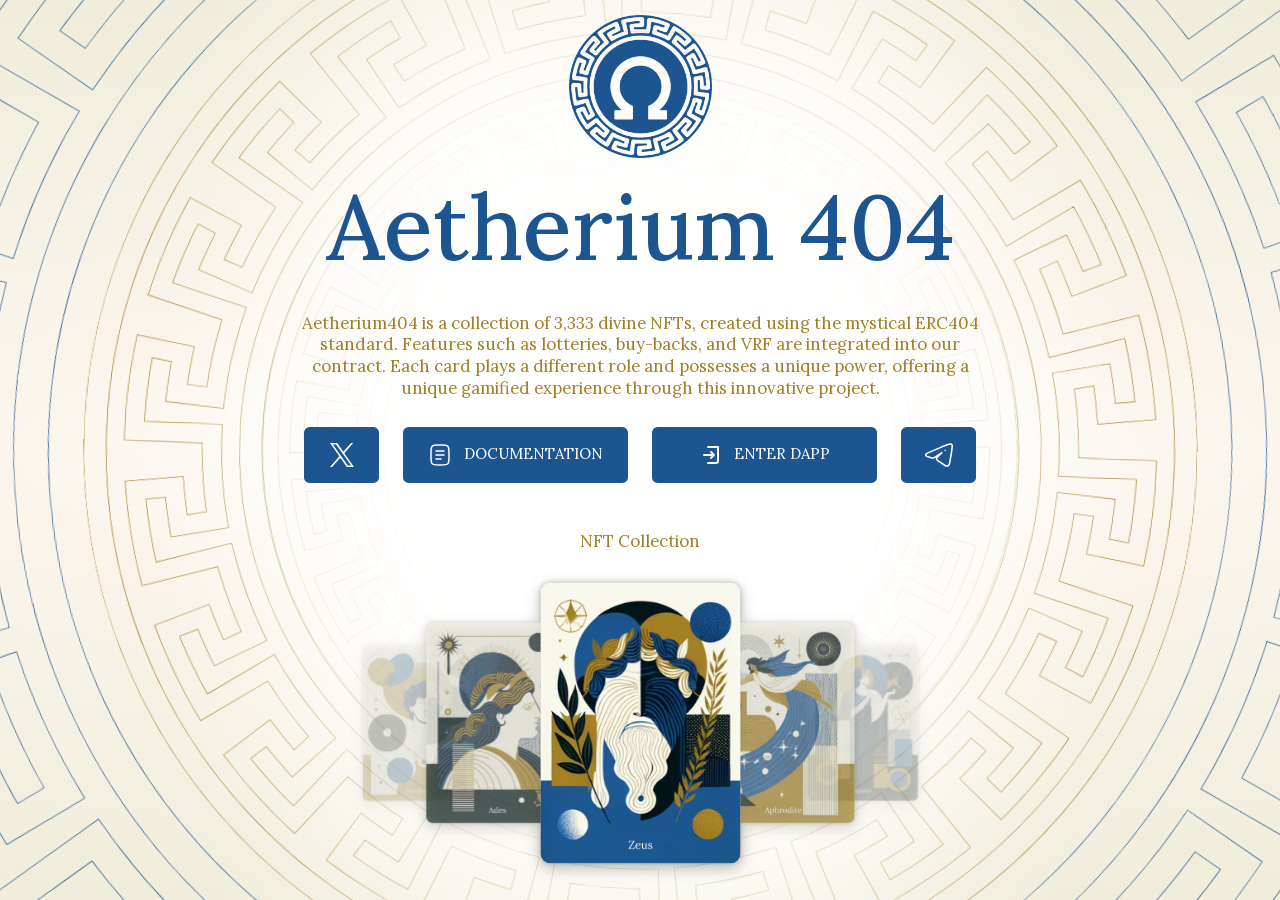
==== commit 2ca0479d: "Add files via upload" ====
--- a/index.html
+++ b/index.html
@@ -1 +1 @@
-<!DOCTYPE html><html lang="en"><head><meta charSet="utf-8"/><meta name="viewport" content="width=device-width, initial-scale=1"/><link rel="preload" as="image" href="circle1.svg"/><link rel="preload" as="image" href="circle2.svg"/><link rel="preload" as="image" href="circle3.svg"/><link rel="preload" as="image" href="blur_bg_final.png"/><link rel="preload" as="image" href="logo.png"/><link rel="preload" as="image" href="x.svg"/><link rel="preload" as="image" href="docs.svg"/><link rel="preload" as="image" href="app.svg"/><link rel="preload" as="image" href="telegram.svg"/><link rel="preload" as="image" href="nft1.png"/><link rel="stylesheet" href="/7b9b77be0aed05f5.css" crossorigin="" data-precedence="next"/><link rel="preload" as="script" fetchPriority="low" href="/webpack-db763cfa733f7ec4.js" crossorigin=""/><script src="/fd9d1056-838691fc8177aab3.js" async="" crossorigin=""></script><script src="/472-d41268c7d110f77a.js" async="" crossorigin=""></script><script src="/main-app-d3d1bc54fda169e6.js" async="" crossorigin=""></script><script src="/c15bf2b0-901ab87203935854.js" async=""></script><script src="/814-0d48fac6d614bf12.js" async=""></script><script src="/layout-41e6a9e7a9698256.js" async=""></script><script src="/396-4c201f48d4353663.js" async=""></script><script src="/page-daafd3ec03daca52.js" async=""></script><script async="" src="https://cdnjs.cloudflare.com/ajax/libs/materialize/1.0.0/js/materialize.min.js"></script><link rel="preload" as="image" href="nft2.png"/><link rel="preload" as="image" href="nft3.png"/><link rel="preload" as="image" href="nft4.png"/><link rel="preload" as="image" href="nft5.png"/><link rel="preload" as="image" href="nft6.png"/><title>Aetherium 404</title><link rel="icon" href="/favicon.ico" type="image/x-icon" sizes="32x19"/><link rel="stylesheet" href="https://cdnjs.cloudflare.com/ajax/libs/materialize/1.0.0/css/materialize.min.css"/><script src="/polyfills-c67a75d1b6f99dc8.js" crossorigin="" noModule=""></script></head><body class="__className_072833"><img src="circle1.svg" class="circle w-[87vw]"/><img src="circle2.svg" class="circle w-[136vw]"/><img src="circle3.svg" class="circle w-[59vw]"/><img src="blur_bg_final.png" class="absolute w-[75vw] h-screen top-[50%] left-[50%] -translate-x-[50%] -translate-y-[50%] -z-10 select-none"/><img src="logo.png" width="143" height="143" alt="" class="opacity-0 absolute top-[50%] left-[50%] -translate-x-1/2 -translate-y-1/2 -z-10"/><div class="h-screen overflow-y-scroll"><main class="transition next" style="opacity:1"><div class="flex h-full flex-col items-center justify-center"><div class="max-w-[720px] flex flex-col gap-y-7 px-2 md:px-0 py-4"><div class="flex flex-col gap-y-3 items-center"><img src="logo.png" width="143" height="143" alt=""/><h1 class="font-medium text-6xl md:text-8xl text-accent text-center md:leading-[130%] m-0">Aetherium 404</h1></div><p class="text-text leading-[130%] text-lg text-center px-5">Aetherium404 is a collection of 3,333 divine NFTs, created using the mystical ERC404 standard. Features such as lotteries, buy-backs, and VRF are integrated into our contract. Each card plays a different role and possesses a unique power, offering a unique gamified experience through this innovative project.</p><div class="flex justify-evenly flex-row flex-wrap md:flex-nowrap gap-y-4"><a href="https://twitter.com/Aetheriumdotbid/" target="_blank" class="flex bg-accent w-20 justify-center items-center py-4 gap-x-3 text-white rounded-md"><img src="x.svg" alt=""/></a><a href="https://docs.aetherium.bid/" target="_blank" class="flex justify-center items-center bg-accent w-[15rem] py-4 gap-x-3 text-white rounded-md"><img src="docs.svg" alt=""/>DOCUMENTATION</a><a class="flex justify-center items-center bg-accent w-[15rem] py-4 gap-x-3 text-white rounded-md whitespace-nowrap" href="/dapp"><img src="app.svg" alt=""/>ENTER DAPP</a><a href="https://t.me/" target="_blank" class="flex bg-accent w-20 justify-center items-center py-4 gap-x-3 text-white rounded-md"><img src="telegram.svg" alt=""/></a></div><div class="flex p-5 gap-5 flex-wrap justify-center rounded-[30px]"><p class="text-gold text-lg">NFT Collection</p><div class="carousel"><a class="carousel-item" href="#one!"><img class="nft" src="nft1.png"/></a><a class="carousel-item" href="#two!"><img class="nft" src="nft2.png"/></a><a class="carousel-item" href="#three!"><img class="nft" src="nft3.png"/></a><a class="carousel-item" href="#four!"><img class="nft" src="nft4.png"/></a><a class="carousel-item" href="#five!"><img class="nft" src="nft5.png"/></a><a class="carousel-item" href="#six!"><img class="nft" src="nft6.png"/></a></div></div></div></div></main><footer class="w-full flex justify-center items-center px-2"><a href="https://app.uniswap.org/swap?outputCurrency=&amp;chain=ethereum" target="_blank" class="text-gold">Contract: </a></footer></div><script src="/webpack-db763cfa733f7ec4.js" crossorigin="" async=""></script><script>(self.__next_f=self.__next_f||[]).push([0]);self.__next_f.push([2,null])</script><script>self.__next_f.push([1,"1:HL[\"/7b9b77be0aed05f5.css\",\"style\",{\"crossOrigin\":\"\"}]\n0:\"$L2\"\n"])</script><script>self.__next_f.push([1,"3:I[3728,[],\"\"]\n5:I[9928,[],\"\"]\n6:I[9465,[\"922\",\"static/chunks/c15bf2b0-901ab87203935854.js\",\"814\",\"static/chunks/814-0d48fac6d614bf12.js\",\"185\",\"static/chunks/app/layout-41e6a9e7a9698256.js\"],\"\"]\n7:I[6954,[],\"\"]\n8:I[7264,[],\"\"]\na:I[8297,[],\"\"]\nb:I[5721,[\"396\",\"static/chunks/396-4c201f48d4353663.js\",\"931\",\"static/chunks/app/page-daafd3ec03daca52.js\"],\"\"]\nc:{}\n"])</script><script>self.__next_f.push([1,"2:[[[\"$\",\"link\",\"0\",{\"rel\":\"stylesheet\",\"href\":\"/7b9b77be0aed05f5.css\",\"precedence\":\"next\",\"crossOrigin\":\"\"}]],[\"$\",\"$L3\",null,{\"buildId\":\"vKToPArfxvIy9ieCAsD63\",\"assetPrefix\":\"\",\"initialCanonicalUrl\":\"/\",\"initialTree\":[\"\",{\"children\":[\"__PAGE__\",{}]},\"$undefined\",\"$undefined\",true],\"initialHead\":[false,\"$L4\"],\"globalErrorComponent\":\"$5\",\"children\":[null,[\"$\",\"$L6\",null,{\"children\":[\"$\",\"$L7\",null,{\"parallelRouterKey\":\"children\",\"segmentPath\":[\"children\"],\"loading\":\"$undefined\",\"loadingStyles\":\"$undefined\",\"loadingScripts\":\"$undefined\",\"hasLoading\":false,\"error\":\"$undefined\",\"errorStyles\":\"$undefined\",\"errorScripts\":\"$undefined\",\"template\":[\"$\",\"$L8\",null,{}],\"templateStyles\":\"$undefined\",\"templateScripts\":\"$undefined\",\"notFound\":[[\"$\",\"title\",null,{\"children\":\"404: This page could not be found.\"}],[\"$\",\"div\",null,{\"style\":{\"fontFamily\":\"system-ui,\\\"Segoe UI\\\",Roboto,Helvetica,Arial,sans-serif,\\\"Apple Color Emoji\\\",\\\"Segoe UI Emoji\\\"\",\"height\":\"100vh\",\"textAlign\":\"center\",\"display\":\"flex\",\"flexDirection\":\"column\",\"alignItems\":\"center\",\"justifyContent\":\"center\"},\"children\":[\"$\",\"div\",null,{\"children\":[[\"$\",\"style\",null,{\"dangerouslySetInnerHTML\":{\"__html\":\"body{color:#000;background:#fff;margin:0}.next-error-h1{border-right:1px solid rgba(0,0,0,.3)}@media (prefers-color-scheme:dark){body{color:#fff;background:#000}.next-error-h1{border-right:1px solid rgba(255,255,255,.3)}}\"}}],[\"$\",\"h1\",null,{\"className\":\"next-error-h1\",\"style\":{\"display\":\"inline-block\",\"margin\":\"0 20px 0 0\",\"padding\":\"0 23px 0 0\",\"fontSize\":24,\"fontWeight\":500,\"verticalAlign\":\"top\",\"lineHeight\":\"49px\"},\"children\":\"404\"}],[\"$\",\"div\",null,{\"style\":{\"display\":\"inline-block\"},\"children\":[\"$\",\"h2\",null,{\"style\":{\"fontSize\":14,\"fontWeight\":400,\"lineHeight\":\"49px\",\"margin\":0},\"children\":\"This page could not be found.\"}]}]]}]}]],\"notFoundStyles\":[],\"childProp\":{\"current\":[\"$L9\",[\"$\",\"$La\",null,{\"propsForComponent\":{\"params\":{}},\"Component\":\"$b\",\"isStaticGeneration\":true}],null],\"segment\":\"__PAGE__\"},\"styles\":null}],\"params\":\"$c\"}],null]}]]\n"])</script><script>self.__next_f.push([1,"4:[[\"$\",\"meta\",\"0\",{\"name\":\"viewport\",\"content\":\"width=device-width, initial-scale=1\"}],[\"$\",\"meta\",\"1\",{\"charSet\":\"utf-8\"}],[\"$\",\"link\",\"2\",{\"rel\":\"icon\",\"href\":\"/favicon.ico\",\"type\":\"image/x-icon\",\"sizes\":\"32x19\"}]]\n9:null\n"])</script><script>self.__next_f.push([1,""])</script></body></html>+<!DOCTYPE html><html lang="en"><head><meta charSet="utf-8"/><meta name="viewport" content="width=device-width, initial-scale=1"/><link rel="preload" as="image" href="circle1.svg"/><link rel="preload" as="image" href="circle2.svg"/><link rel="preload" as="image" href="circle3.svg"/><link rel="preload" as="image" href="blur_bg_final.png"/><link rel="preload" as="image" href="logo.png"/><link rel="preload" as="image" href="x.svg"/><link rel="preload" as="image" href="docs.svg"/><link rel="preload" as="image" href="app.svg"/><link rel="preload" as="image" href="telegram.svg"/><link rel="preload" as="image" href="nft1.png"/><link rel="stylesheet" href="/_next/static/css/7b9b77be0aed05f5.css" crossorigin="" data-precedence="next"/><link rel="preload" as="script" fetchPriority="low" href="/_next/static/chunks/webpack-db763cfa733f7ec4.js" crossorigin=""/><script src="/_next/static/chunks/fd9d1056-838691fc8177aab3.js" async="" crossorigin=""></script><script src="/_next/static/chunks/472-d41268c7d110f77a.js" async="" crossorigin=""></script><script src="/_next/static/chunks/main-app-d3d1bc54fda169e6.js" async="" crossorigin=""></script><script src="/_next/static/chunks/c15bf2b0-901ab87203935854.js" async=""></script><script src="/_next/static/chunks/814-0d48fac6d614bf12.js" async=""></script><script src="/_next/static/chunks/app/layout-41e6a9e7a9698256.js" async=""></script><script src="/_next/static/chunks/396-4c201f48d4353663.js" async=""></script><script src="/_next/static/chunks/app/page-daafd3ec03daca52.js" async=""></script><script async="" src="https://cdnjs.cloudflare.com/ajax/libs/materialize/1.0.0/js/materialize.min.js"></script><link rel="preload" as="image" href="nft2.png"/><link rel="preload" as="image" href="nft3.png"/><link rel="preload" as="image" href="nft4.png"/><link rel="preload" as="image" href="nft5.png"/><link rel="preload" as="image" href="nft6.png"/><title>Aetherium 404</title><link rel="icon" href="/favicon.ico" type="image/x-icon" sizes="32x19"/><link rel="stylesheet" href="https://cdnjs.cloudflare.com/ajax/libs/materialize/1.0.0/css/materialize.min.css"/><script src="/_next/static/chunks/polyfills-c67a75d1b6f99dc8.js" crossorigin="" noModule=""></script></head><body class="__className_072833"><img src="circle1.svg" class="circle w-[87vw]"/><img src="circle2.svg" class="circle w-[136vw]"/><img src="circle3.svg" class="circle w-[59vw]"/><img src="blur_bg_final.png" class="absolute w-[75vw] h-screen top-[50%] left-[50%] -translate-x-[50%] -translate-y-[50%] -z-10 select-none"/><img src="logo.png" width="143" height="143" alt="" class="opacity-0 absolute top-[50%] left-[50%] -translate-x-1/2 -translate-y-1/2 -z-10"/><div class="h-screen overflow-y-scroll"><main class="transition next" style="opacity:1"><div class="flex h-full flex-col items-center justify-center"><div class="max-w-[720px] flex flex-col gap-y-7 px-2 md:px-0 py-4"><div class="flex flex-col gap-y-3 items-center"><img src="logo.png" width="143" height="143" alt=""/><h1 class="font-medium text-6xl md:text-8xl text-accent text-center md:leading-[130%] m-0">Aetherium 404</h1></div><p class="text-text leading-[130%] text-lg text-center px-5">Aetherium404 is a collection of 3,333 divine NFTs, created using the mystical ERC404 standard. Features such as lotteries, buy-backs, and VRF are integrated into our contract. Each card plays a different role and possesses a unique power, offering a unique gamified experience through this innovative project.</p><div class="flex justify-evenly flex-row flex-wrap md:flex-nowrap gap-y-4"><a href="https://twitter.com/Aetheriumdotbid/" target="_blank" class="flex bg-accent w-20 justify-center items-center py-4 gap-x-3 text-white rounded-md"><img src="x.svg" alt=""/></a><a href="https://docs.aetherium.bid/" target="_blank" class="flex justify-center items-center bg-accent w-[15rem] py-4 gap-x-3 text-white rounded-md"><img src="docs.svg" alt=""/>DOCUMENTATION</a><a class="flex justify-center items-center bg-accent w-[15rem] py-4 gap-x-3 text-white rounded-md whitespace-nowrap" href="/dapp"><img src="app.svg" alt=""/>ENTER DAPP</a><a href="https://t.me/" target="_blank" class="flex bg-accent w-20 justify-center items-center py-4 gap-x-3 text-white rounded-md"><img src="telegram.svg" alt=""/></a></div><div class="flex p-5 gap-5 flex-wrap justify-center rounded-[30px]"><p class="text-gold text-lg">NFT Collection</p><div class="carousel"><a class="carousel-item" href="#one!"><img class="nft" src="nft1.png"/></a><a class="carousel-item" href="#two!"><img class="nft" src="nft2.png"/></a><a class="carousel-item" href="#three!"><img class="nft" src="nft3.png"/></a><a class="carousel-item" href="#four!"><img class="nft" src="nft4.png"/></a><a class="carousel-item" href="#five!"><img class="nft" src="nft5.png"/></a><a class="carousel-item" href="#six!"><img class="nft" src="nft6.png"/></a></div></div></div></div></main><footer class="w-full flex justify-center items-center px-2"><a href="https://app.uniswap.org/swap?outputCurrency=&amp;chain=ethereum" target="_blank" class="text-gold">Contract: </a></footer></div><script src="/_next/static/chunks/webpack-db763cfa733f7ec4.js" crossorigin="" async=""></script><script>(self.__next_f=self.__next_f||[]).push([0]);self.__next_f.push([2,null])</script><script>self.__next_f.push([1,"1:HL[\"/_next/static/css/7b9b77be0aed05f5.css\",\"style\",{\"crossOrigin\":\"\"}]\n0:\"$L2\"\n"])</script><script>self.__next_f.push([1,"3:I[3728,[],\"\"]\n5:I[9928,[],\"\"]\n6:I[9465,[\"922\",\"static/chunks/c15bf2b0-901ab87203935854.js\",\"814\",\"static/chunks/814-0d48fac6d614bf12.js\",\"185\",\"static/chunks/app/layout-41e6a9e7a9698256.js\"],\"\"]\n7:I[6954,[],\"\"]\n8:I[7264,[],\"\"]\na:I[8297,[],\"\"]\nb:I[5721,[\"396\",\"static/chunks/396-4c201f48d4353663.js\",\"931\",\"static/chunks/app/page-daafd3ec03daca52.js\"],\"\"]\nc:{}\n"])</script><script>self.__next_f.push([1,"2:[[[\"$\",\"link\",\"0\",{\"rel\":\"stylesheet\",\"href\":\"/_next/static/css/7b9b77be0aed05f5.css\",\"precedence\":\"next\",\"crossOrigin\":\"\"}]],[\"$\",\"$L3\",null,{\"buildId\":\"2YVj4ffyHzTerGZZePwgQ\",\"assetPrefix\":\"\",\"initialCanonicalUrl\":\"/\",\"initialTree\":[\"\",{\"children\":[\"__PAGE__\",{}]},\"$undefined\",\"$undefined\",true],\"initialHead\":[false,\"$L4\"],\"globalErrorComponent\":\"$5\",\"children\":[null,[\"$\",\"$L6\",null,{\"children\":[\"$\",\"$L7\",null,{\"parallelRouterKey\":\"children\",\"segmentPath\":[\"children\"],\"loading\":\"$undefined\",\"loadingStyles\":\"$undefined\",\"loadingScripts\":\"$undefined\",\"hasLoading\":false,\"error\":\"$undefined\",\"errorStyles\":\"$undefined\",\"errorScripts\":\"$undefined\",\"template\":[\"$\",\"$L8\",null,{}],\"templateStyles\":\"$undefined\",\"templateScripts\":\"$undefined\",\"notFound\":[[\"$\",\"title\",null,{\"children\":\"404: This page could not be found.\"}],[\"$\",\"div\",null,{\"style\":{\"fontFamily\":\"system-ui,\\\"Segoe UI\\\",Roboto,Helvetica,Arial,sans-serif,\\\"Apple Color Emoji\\\",\\\"Segoe UI Emoji\\\"\",\"height\":\"100vh\",\"textAlign\":\"center\",\"display\":\"flex\",\"flexDirection\":\"column\",\"alignItems\":\"center\",\"justifyContent\":\"center\"},\"children\":[\"$\",\"div\",null,{\"children\":[[\"$\",\"style\",null,{\"dangerouslySetInnerHTML\":{\"__html\":\"body{color:#000;background:#fff;margin:0}.next-error-h1{border-right:1px solid rgba(0,0,0,.3)}@media (prefers-color-scheme:dark){body{color:#fff;background:#000}.next-error-h1{border-right:1px solid rgba(255,255,255,.3)}}\"}}],[\"$\",\"h1\",null,{\"className\":\"next-error-h1\",\"style\":{\"display\":\"inline-block\",\"margin\":\"0 20px 0 0\",\"padding\":\"0 23px 0 0\",\"fontSize\":24,\"fontWeight\":500,\"verticalAlign\":\"top\",\"lineHeight\":\"49px\"},\"children\":\"404\"}],[\"$\",\"div\",null,{\"style\":{\"display\":\"inline-block\"},\"children\":[\"$\",\"h2\",null,{\"style\":{\"fontSize\":14,\"fontWeight\":400,\"lineHeight\":\"49px\",\"margin\":0},\"children\":\"This page could not be found.\"}]}]]}]}]],\"notFoundStyles\":[],\"childProp\":{\"current\":[\"$L9\",[\"$\",\"$La\",null,{\"propsForComponent\":{\"params\":{}},\"Component\":\"$b\",\"isStaticGeneration\":true}],null],\"segment\":\"__PAGE__\"},\"styles\":null}],\"params\":\"$c\"}],null]}]]\n"])</script><script>self.__next_f.push([1,"4:[[\"$\",\"meta\",\"0\",{\"name\":\"viewport\",\"content\":\"width=device-width, initial-scale=1\"}],[\"$\",\"meta\",\"1\",{\"charSet\":\"utf-8\"}],[\"$\",\"link\",\"2\",{\"rel\":\"icon\",\"href\":\"/favicon.ico\",\"type\":\"image/x-icon\",\"sizes\":\"32x19\"}]]\n9:null\n"])</script><script>self.__next_f.push([1,""])</script></body></html>
--- a/_next/static/css/7b9b77be0aed05f5.css
+++ b/_next/static/css/7b9b77be0aed05f5.css
@@ -0,0 +1,5 @@
+@import url("https://fonts.googleapis.com/css2?family=Lora:ital,wght@0,400..700;1,400..700&family=Source+Serif+4:ital,opsz,wght@0,8..60,200;0,8..60,300;0,8..60,400;0,8..60,500;0,8..60,600;0,8..60,700;0,8..60,800;0,8..60,900;1,8..60,200;1,8..60,300;1,8..60,400;1,8..60,500;1,8..60,600;1,8..60,700;1,8..60,800;1,8..60,900&display=swap");
+
+/*
+! tailwindcss v3.4.1 | MIT License | https://tailwindcss.com
+*/*,:after,:before{box-sizing:border-box;border:0 solid #e5e7eb}:after,:before{--tw-content:""}:host,html{line-height:1.5;-webkit-text-size-adjust:100%;-moz-tab-size:4;-o-tab-size:4;tab-size:4;font-family:ui-sans-serif,system-ui,sans-serif,Apple Color Emoji,Segoe UI Emoji,Segoe UI Symbol,Noto Color Emoji;font-feature-settings:normal;font-variation-settings:normal;-webkit-tap-highlight-color:transparent}body{margin:0;line-height:inherit}hr{height:0;color:inherit;border-top-width:1px}abbr:where([title]){-webkit-text-decoration:underline dotted;text-decoration:underline dotted}h1,h2,h3,h4,h5,h6{font-size:inherit;font-weight:inherit}a{color:inherit;text-decoration:inherit}b,strong{font-weight:bolder}code,kbd,pre,samp{font-family:ui-monospace,SFMono-Regular,Menlo,Monaco,Consolas,Liberation Mono,Courier New,monospace;font-feature-settings:normal;font-variation-settings:normal;font-size:1em}small{font-size:80%}sub,sup{font-size:75%;line-height:0;position:relative;vertical-align:baseline}sub{bottom:-.25em}sup{top:-.5em}table{text-indent:0;border-color:inherit;border-collapse:collapse}button,input,optgroup,select,textarea{font-family:inherit;font-feature-settings:inherit;font-variation-settings:inherit;font-size:100%;font-weight:inherit;line-height:inherit;color:inherit;margin:0;padding:0}button,select{text-transform:none}[type=button],[type=reset],[type=submit],button{-webkit-appearance:button;background-color:transparent;background-image:none}:-moz-focusring{outline:auto}:-moz-ui-invalid{box-shadow:none}progress{vertical-align:baseline}::-webkit-inner-spin-button,::-webkit-outer-spin-button{height:auto}[type=search]{-webkit-appearance:textfield;outline-offset:-2px}::-webkit-search-decoration{-webkit-appearance:none}::-webkit-file-upload-button{-webkit-appearance:button;font:inherit}summary{display:list-item}blockquote,dd,dl,figure,h1,h2,h3,h4,h5,h6,hr,p,pre{margin:0}fieldset{margin:0}fieldset,legend{padding:0}menu,ol,ul{list-style:none;margin:0;padding:0}dialog{padding:0}textarea{resize:vertical}input::-moz-placeholder,textarea::-moz-placeholder{color:#9ca3af}input::placeholder,textarea::placeholder{color:#9ca3af}[role=button],button{cursor:pointer}:disabled{cursor:default}audio,canvas,embed,iframe,img,object,svg,video{display:block;vertical-align:middle}img,video{max-width:100%;height:auto}[hidden]{display:none}[data-tooltip-style^=light]+.tooltip>.tooltip-arrow:before{border-style:solid;border-color:#e5e7eb}[data-tooltip-style^=light]+.tooltip[data-popper-placement^=top]>.tooltip-arrow:before{border-bottom-width:1px;border-right-width:1px}[data-tooltip-style^=light]+.tooltip[data-popper-placement^=right]>.tooltip-arrow:before{border-bottom-width:1px;border-left-width:1px}[data-tooltip-style^=light]+.tooltip[data-popper-placement^=bottom]>.tooltip-arrow:before{border-top-width:1px;border-left-width:1px}[data-tooltip-style^=light]+.tooltip[data-popper-placement^=left]>.tooltip-arrow:before{border-top-width:1px;border-right-width:1px}.tooltip[data-popper-placement^=top]>.tooltip-arrow{bottom:-4px}.tooltip[data-popper-placement^=bottom]>.tooltip-arrow{top:-4px}.tooltip[data-popper-placement^=left]>.tooltip-arrow{right:-4px}.tooltip[data-popper-placement^=right]>.tooltip-arrow{left:-4px}.tooltip.invisible>.tooltip-arrow:before{visibility:hidden}[data-popper-arrow],[data-popper-arrow]:before{position:absolute;width:8px;height:8px;background:inherit}[data-popper-arrow]{visibility:hidden}[data-popper-arrow]:after,[data-popper-arrow]:before{content:"";visibility:visible;transform:rotate(45deg)}[data-popper-arrow]:after{position:absolute;width:9px;height:9px;background:inherit}[role=tooltip]>[data-popper-arrow]:before{border-style:solid;border-color:#e5e7eb}.dark [role=tooltip]>[data-popper-arrow]:before{border-style:solid;border-color:#4b5563}[role=tooltip]>[data-popper-arrow]:after{border-style:solid;border-color:#e5e7eb}.dark [role=tooltip]>[data-popper-arrow]:after{border-style:solid;border-color:#4b5563}[data-popover][role=tooltip][data-popper-placement^=top]>[data-popper-arrow]:after,[data-popover][role=tooltip][data-popper-placement^=top]>[data-popper-arrow]:before{border-bottom-width:1px;border-right-width:1px}[data-popover][role=tooltip][data-popper-placement^=right]>[data-popper-arrow]:after,[data-popover][role=tooltip][data-popper-placement^=right]>[data-popper-arrow]:before{border-bottom-width:1px;border-left-width:1px}[data-popover][role=tooltip][data-popper-placement^=bottom]>[data-popper-arrow]:after,[data-popover][role=tooltip][data-popper-placement^=bottom]>[data-popper-arrow]:before{border-top-width:1px;border-left-width:1px}[data-popover][role=tooltip][data-popper-placement^=left]>[data-popper-arrow]:after,[data-popover][role=tooltip][data-popper-placement^=left]>[data-popper-arrow]:before{border-top-width:1px;border-right-width:1px}[data-popover][role=tooltip][data-popper-placement^=top]>[data-popper-arrow]{bottom:-5px}[data-popover][role=tooltip][data-popper-placement^=bottom]>[data-popper-arrow]{top:-5px}[data-popover][role=tooltip][data-popper-placement^=left]>[data-popper-arrow]{right:-5px}[data-popover][role=tooltip][data-popper-placement^=right]>[data-popper-arrow]{left:-5px}[role=tooltip].invisible>[data-popper-arrow]:after,[role=tooltip].invisible>[data-popper-arrow]:before{visibility:hidden}[multiple],[type=date],[type=datetime-local],[type=email],[type=month],[type=number],[type=password],[type=search],[type=tel],[type=text],[type=time],[type=url],[type=week],select,textarea{-webkit-appearance:none;-moz-appearance:none;appearance:none;background-color:#fff;border-color:#6b7280;border-width:1px;border-radius:0;padding:.5rem .75rem;font-size:1rem;line-height:1.5rem;--tw-shadow:0 0 #0000}[multiple]:focus,[type=date]:focus,[type=datetime-local]:focus,[type=email]:focus,[type=month]:focus,[type=number]:focus,[type=password]:focus,[type=search]:focus,[type=tel]:focus,[type=text]:focus,[type=time]:focus,[type=url]:focus,[type=week]:focus,select:focus,textarea:focus{outline:2px solid transparent;outline-offset:2px;--tw-ring-inset:var(--tw-empty,/*!*/ /*!*/);--tw-ring-offset-width:0px;--tw-ring-offset-color:#fff;--tw-ring-color:#1c64f2;--tw-ring-offset-shadow:var(--tw-ring-inset) 0 0 0 var(--tw-ring-offset-width) var(--tw-ring-offset-color);--tw-ring-shadow:var(--tw-ring-inset) 0 0 0 calc(1px + var(--tw-ring-offset-width)) var(--tw-ring-color);box-shadow:var(--tw-ring-offset-shadow),var(--tw-ring-shadow),var(--tw-shadow);border-color:#1c64f2}input::-moz-placeholder,textarea::-moz-placeholder{color:#6b7280;opacity:1}input::placeholder,textarea::placeholder{color:#6b7280;opacity:1}::-webkit-datetime-edit-fields-wrapper{padding:0}::-webkit-date-and-time-value{min-height:1.5em}select:not([size]){background-image:url("data:image/svg+xml,%3csvg aria-hidden='true' xmlns='http://www.w3.org/2000/svg' fill='none' viewBox='0 0 10 6'%3e %3cpath stroke='%236B7280' stroke-linecap='round' stroke-linejoin='round' stroke-width='2' d='m1 1 4 4 4-4'/%3e %3c/svg%3e");background-position:right .75rem center;background-repeat:no-repeat;background-size:.75em .75em;padding-right:2.5rem;-webkit-print-color-adjust:exact;print-color-adjust:exact}:is([dir=rtl]) select:not([size]){background-position:left .75rem center;padding-right:.75rem;padding-left:0}[multiple]{background-image:none;background-position:0 0;background-repeat:unset;background-size:initial;padding-right:.75rem;-webkit-print-color-adjust:unset;print-color-adjust:unset}[type=checkbox],[type=radio]{-webkit-appearance:none;-moz-appearance:none;appearance:none;padding:0;-webkit-print-color-adjust:exact;print-color-adjust:exact;display:inline-block;vertical-align:middle;background-origin:border-box;-webkit-user-select:none;-moz-user-select:none;user-select:none;flex-shrink:0;height:1rem;width:1rem;color:#1c64f2;background-color:#fff;border-color:#6b7280;border-width:1px;--tw-shadow:0 0 #0000}[type=checkbox]{border-radius:0}[type=radio]{border-radius:100%}[type=checkbox]:focus,[type=radio]:focus{outline:2px solid transparent;outline-offset:2px;--tw-ring-inset:var(--tw-empty,/*!*/ /*!*/);--tw-ring-offset-width:2px;--tw-ring-offset-color:#fff;--tw-ring-color:#1c64f2;--tw-ring-offset-shadow:var(--tw-ring-inset) 0 0 0 var(--tw-ring-offset-width) var(--tw-ring-offset-color);--tw-ring-shadow:var(--tw-ring-inset) 0 0 0 calc(2px + var(--tw-ring-offset-width)) var(--tw-ring-color);box-shadow:var(--tw-ring-offset-shadow),var(--tw-ring-shadow),var(--tw-shadow)}.dark [type=checkbox]:checked,.dark [type=radio]:checked,[type=checkbox]:checked,[type=radio]:checked{border-color:transparent;background-color:currentColor;background-size:.55em .55em;background-position:50%;background-repeat:no-repeat}[type=checkbox]:checked{background-image:url("data:image/svg+xml,%3csvg aria-hidden='true' xmlns='http://www.w3.org/2000/svg' fill='none' viewBox='0 0 16 12'%3e %3cpath stroke='white' stroke-linecap='round' stroke-linejoin='round' stroke-width='3' d='M1 5.917 5.724 10.5 15 1.5'/%3e %3c/svg%3e");background-repeat:no-repeat;background-size:.55em .55em;-webkit-print-color-adjust:exact;print-color-adjust:exact}.dark [type=radio]:checked,[type=radio]:checked{background-image:url("data:image/svg+xml,%3csvg viewBox='0 0 16 16' fill='white' xmlns='http://www.w3.org/2000/svg'%3e%3ccircle cx='8' cy='8' r='3'/%3e%3c/svg%3e");background-size:1em 1em}[type=checkbox]:indeterminate{background-image:url("data:image/svg+xml,%3csvg aria-hidden='true' xmlns='http://www.w3.org/2000/svg' fill='none' viewBox='0 0 16 12'%3e %3cpath stroke='white' stroke-linecap='round' stroke-linejoin='round' stroke-width='3' d='M0.5 6h14'/%3e %3c/svg%3e");background-color:currentColor;border-color:transparent;background-position:50%;background-repeat:no-repeat;background-size:.55em .55em;-webkit-print-color-adjust:exact;print-color-adjust:exact}[type=checkbox]:indeterminate:focus,[type=checkbox]:indeterminate:hover{border-color:transparent;background-color:currentColor}[type=file]{background:unset;border-color:inherit;border-width:0;border-radius:0;padding:0;font-size:unset;line-height:inherit}[type=file]:focus{outline:1px auto inherit}input[type=file]::file-selector-button{color:#fff;background:#1f2937;border:0;font-weight:500;font-size:.875rem;cursor:pointer;padding:.625rem 1rem .625rem 2rem;margin-inline-start:-1rem;margin-inline-end:1rem}input[type=file]::file-selector-button:hover{background:#374151}:is([dir=rtl]) input[type=file]::file-selector-button{padding-right:2rem;padding-left:1rem}.dark input[type=file]::file-selector-button{color:#fff;background:#4b5563}.dark input[type=file]::file-selector-button:hover{background:#6b7280}input[type=range]::-webkit-slider-thumb{height:1.25rem;width:1.25rem;background:#1c64f2;border-radius:9999px;border:0;appearance:none;-moz-appearance:none;-webkit-appearance:none;cursor:pointer}input[type=range]:disabled::-webkit-slider-thumb{background:#9ca3af}.dark input[type=range]:disabled::-webkit-slider-thumb{background:#6b7280}input[type=range]:focus::-webkit-slider-thumb{outline:2px solid transparent;outline-offset:2px;--tw-ring-offset-shadow:var(--tw-ring-inset) 0 0 0 var(--tw-ring-offset-width) var(--tw-ring-offset-color);--tw-ring-shadow:var(--tw-ring-inset) 0 0 0 calc(4px + var(--tw-ring-offset-width)) var(--tw-ring-color);box-shadow:var(--tw-ring-offset-shadow),var(--tw-ring-shadow),var(--tw-shadow,0 0 #0000);--tw-ring-opacity:1px;--tw-ring-color:rgb(164 202 254/var(--tw-ring-opacity))}input[type=range]::-moz-range-thumb{height:1.25rem;width:1.25rem;background:#1c64f2;border-radius:9999px;border:0;appearance:none;-moz-appearance:none;-webkit-appearance:none;cursor:pointer}input[type=range]:disabled::-moz-range-thumb{background:#9ca3af}.dark input[type=range]:disabled::-moz-range-thumb{background:#6b7280}input[type=range]::-moz-range-progress{background:#3f83f8}input[type=range]::-ms-fill-lower{background:#3f83f8}input[type=range].range-sm::-webkit-slider-thumb{height:1rem;width:1rem}input[type=range].range-lg::-webkit-slider-thumb{height:1.5rem;width:1.5rem}input[type=range].range-sm::-moz-range-thumb{height:1rem;width:1rem}input[type=range].range-lg::-moz-range-thumb{height:1.5rem;width:1.5rem}.toggle-bg:after{content:"";position:absolute;top:.125rem;left:.125rem;background:#fff;border-color:#d1d5db;border-width:1px;border-radius:9999px;height:1.25rem;width:1.25rem;transition-property:background-color,border-color,color,fill,stroke,opacity,box-shadow,transform,filter,backdrop-filter,-webkit-backdrop-filter;transition-duration:.15s;box-shadow:var(--tw-ring-inset) 0 0 0 calc(0px + var(--tw-ring-offset-width)) var(--tw-ring-color)}input:checked+.toggle-bg:after{transform:translateX(100%);border-color:#fff}input:checked+.toggle-bg{background:#1c64f2;border-color:#1c64f2}*,:after,:before{--tw-border-spacing-x:0;--tw-border-spacing-y:0;--tw-translate-x:0;--tw-translate-y:0;--tw-rotate:0;--tw-skew-x:0;--tw-skew-y:0;--tw-scale-x:1;--tw-scale-y:1;--tw-pan-x: ;--tw-pan-y: ;--tw-pinch-zoom: ;--tw-scroll-snap-strictness:proximity;--tw-gradient-from-position: ;--tw-gradient-via-position: ;--tw-gradient-to-position: ;--tw-ordinal: ;--tw-slashed-zero: ;--tw-numeric-figure: ;--tw-numeric-spacing: ;--tw-numeric-fraction: ;--tw-ring-inset: ;--tw-ring-offset-width:0px;--tw-ring-offset-color:#fff;--tw-ring-color:rgba(63,131,248,.5);--tw-ring-offset-shadow:0 0 #0000;--tw-ring-shadow:0 0 #0000;--tw-shadow:0 0 #0000;--tw-shadow-colored:0 0 #0000;--tw-blur: ;--tw-brightness: ;--tw-contrast: ;--tw-grayscale: ;--tw-hue-rotate: ;--tw-invert: ;--tw-saturate: ;--tw-sepia: ;--tw-drop-shadow: ;--tw-backdrop-blur: ;--tw-backdrop-brightness: ;--tw-backdrop-contrast: ;--tw-backdrop-grayscale: ;--tw-backdrop-hue-rotate: ;--tw-backdrop-invert: ;--tw-backdrop-opacity: ;--tw-backdrop-saturate: ;--tw-backdrop-sepia: }::backdrop{--tw-border-spacing-x:0;--tw-border-spacing-y:0;--tw-translate-x:0;--tw-translate-y:0;--tw-rotate:0;--tw-skew-x:0;--tw-skew-y:0;--tw-scale-x:1;--tw-scale-y:1;--tw-pan-x: ;--tw-pan-y: ;--tw-pinch-zoom: ;--tw-scroll-snap-strictness:proximity;--tw-gradient-from-position: ;--tw-gradient-via-position: ;--tw-gradient-to-position: ;--tw-ordinal: ;--tw-slashed-zero: ;--tw-numeric-figure: ;--tw-numeric-spacing: ;--tw-numeric-fraction: ;--tw-ring-inset: ;--tw-ring-offset-width:0px;--tw-ring-offset-color:#fff;--tw-ring-color:rgba(63,131,248,.5);--tw-ring-offset-shadow:0 0 #0000;--tw-ring-shadow:0 0 #0000;--tw-shadow:0 0 #0000;--tw-shadow-colored:0 0 #0000;--tw-blur: ;--tw-brightness: ;--tw-contrast: ;--tw-grayscale: ;--tw-hue-rotate: ;--tw-invert: ;--tw-saturate: ;--tw-sepia: ;--tw-drop-shadow: ;--tw-backdrop-blur: ;--tw-backdrop-brightness: ;--tw-backdrop-contrast: ;--tw-backdrop-grayscale: ;--tw-backdrop-hue-rotate: ;--tw-backdrop-invert: ;--tw-backdrop-opacity: ;--tw-backdrop-saturate: ;--tw-backdrop-sepia: }.container{width:100%}@media (min-width:640px){.container{max-width:640px}}@media (min-width:768px){.container{max-width:768px}}@media (min-width:1024px){.container{max-width:1024px}}@media (min-width:1280px){.container{max-width:1280px}}@media (min-width:1536px){.container{max-width:1536px}}.sr-only{position:absolute;width:1px;height:1px;padding:0;margin:-1px;overflow:hidden;clip:rect(0,0,0,0);white-space:nowrap;border-width:0}.pointer-events-none{pointer-events:none}.invisible{visibility:hidden}.collapse{visibility:collapse}.fixed{position:fixed}.absolute{position:absolute}.relative{position:relative}.sticky{position:sticky}.inset-y-0{top:0;bottom:0}.-bottom-1{bottom:-.25rem}.-bottom-\[10px\]{bottom:-10px}.-left-1{left:-.25rem}.-left-1\.5{left:-.375rem}.-left-3{left:-.75rem}.-right-1{right:-.25rem}.-top-1{top:-.25rem}.bottom-0{bottom:0}.bottom-5{bottom:1.25rem}.left-0{left:0}.left-1{left:.25rem}.left-1\/2{left:50%}.left-2{left:.5rem}.left-2\.5{left:.625rem}.left-3{left:.75rem}.left-4{left:1rem}.left-5{left:1.25rem}.left-6{left:1.5rem}.left-\[15px\]{left:15px}.left-\[50\%\]{left:50%}.right-0{right:0}.top-0{top:0}.top-1\/2{top:50%}.top-10{top:2.5rem}.top-2{top:.5rem}.top-3{top:.75rem}.top-4{top:1rem}.top-\[50\%\]{top:50%}.-z-10{z-index:-10}.z-0{z-index:0}.z-10{z-index:10}.z-20{z-index:20}.z-40{z-index:40}.z-50{z-index:50}.z-auto{z-index:auto}.col-span-full{grid-column:1/-1}.col-start-1{grid-column-start:1}.col-end-13{grid-column-end:13}.m-0{margin:0}.-mx-1{margin-left:-.25rem;margin-right:-.25rem}.-mx-1\.5{margin-left:-.375rem;margin-right:-.375rem}.-my-1{margin-top:-.25rem;margin-bottom:-.25rem}.-my-1\.5{margin-top:-.375rem;margin-bottom:-.375rem}.mx-1{margin-left:.25rem;margin-right:.25rem}.mx-4{margin-left:1rem;margin-right:1rem}.mx-auto{margin-left:auto;margin-right:auto}.my-1{margin-top:.25rem;margin-bottom:.25rem}.my-4{margin-top:1rem;margin-bottom:1rem}.my-6{margin-top:1.5rem;margin-bottom:1.5rem}.my-auto{margin-top:auto;margin-bottom:auto}.-mb-px{margin-bottom:-1px}.-mt-\[2px\]{margin-top:-2px}.mb-1{margin-bottom:.25rem}.mb-10{margin-bottom:2.5rem}.mb-2{margin-bottom:.5rem}.mb-4{margin-bottom:1rem}.mb-5{margin-bottom:1.25rem}.mb-6{margin-bottom:1.5rem}.me-4{margin-inline-end:1rem}.ml-0{margin-left:0}.ml-1{margin-left:.25rem}.ml-2{margin-left:.5rem}.ml-3{margin-left:.75rem}.ml-6{margin-left:1.5rem}.ml-auto{margin-left:auto}.mr-2{margin-right:.5rem}.mr-3{margin-right:.75rem}.mt-1{margin-top:.25rem}.mt-1\.5{margin-top:.375rem}.mt-2{margin-top:.5rem}.mt-3{margin-top:.75rem}.mt-4{margin-top:1rem}.mt-6{margin-top:1.5rem}.mt-\[20px\]{margin-top:20px}.block{display:block}.inline-block{display:inline-block}.\!inline{display:inline!important}.inline{display:inline}.flex{display:flex}.inline-flex{display:inline-flex}.table{display:table}.grid{display:grid}.hidden{display:none}.h-0{height:0}.h-0\.5{height:.125rem}.h-1{height:.25rem}.h-1\.5{height:.375rem}.h-10{height:2.5rem}.h-2{height:.5rem}.h-2\.5{height:.625rem}.h-20{height:5rem}.h-3{height:.75rem}.h-3\.5{height:.875rem}.h-36{height:9rem}.h-4{height:1rem}.h-5{height:1.25rem}.h-6{height:1.5rem}.h-7{height:1.75rem}.h-8{height:2rem}.h-9{height:2.25rem}.h-96{height:24rem}.h-\[120px\]{height:120px}.h-\[140px\]{height:140px}.h-\[167px\]{height:167px}.h-\[1px\]{height:1px}.h-\[330px\]{height:330px}.h-\[40px\]{height:40px}.h-\[50px\]{height:50px}.h-auto{height:auto}.h-fit{height:-moz-fit-content;height:fit-content}.h-full{height:100%}.h-modal{height:calc(100% - 2rem)}.h-px{height:1px}.h-screen{height:100vh}.max-h-\[550px\]{max-height:550px}.max-h-\[90vh\]{max-height:90vh}.min-h-\[100px\]{min-height:100px}.min-h-\[550px\]{min-height:550px}.\!w-\[120px\]{width:120px!important}.w-1\/2{width:50%}.w-10{width:2.5rem}.w-11{width:2.75rem}.w-12{width:3rem}.w-14{width:3.5rem}.w-16{width:4rem}.w-2{width:.5rem}.w-2\/4{width:50%}.w-20{width:5rem}.w-3{width:.75rem}.w-3\.5{width:.875rem}.w-36{width:9rem}.w-4{width:1rem}.w-5{width:1.25rem}.w-6{width:1.5rem}.w-64{width:16rem}.w-7{width:1.75rem}.w-8{width:2rem}.w-9{width:2.25rem}.w-\[100px\]{width:100px}.w-\[118px\]{width:118px}.w-\[120px\]{width:120px}.w-\[136vw\]{width:136vw}.w-\[15rem\]{width:15rem}.w-\[230px\]{width:230px}.w-\[59vw\]{width:59vw}.w-\[75vw\]{width:75vw}.w-\[87vw\]{width:87vw}.w-auto{width:auto}.w-fit{width:-moz-fit-content;width:fit-content}.w-full{width:100%}.max-w-2xl{max-width:42rem}.max-w-3xl{max-width:48rem}.max-w-4xl{max-width:56rem}.max-w-5xl{max-width:64rem}.max-w-6xl{max-width:72rem}.max-w-7xl{max-width:80rem}.max-w-\[300px\]{max-width:300px}.max-w-\[720px\]{max-width:720px}.max-w-\[820px\]{max-width:820px}.max-w-\[840px\]{max-width:840px}.max-w-lg{max-width:32rem}.max-w-md{max-width:28rem}.max-w-sm{max-width:24rem}.max-w-xl{max-width:36rem}.max-w-xs{max-width:20rem}.flex-1{flex:1 1 0%}.flex-shrink-0,.shrink-0{flex-shrink:0}.flex-grow{flex-grow:1}.origin-\[0\]{transform-origin:0}.-translate-x-1\/2,.-translate-x-\[50\%\]{--tw-translate-x:-50%}.-translate-x-1\/2,.-translate-x-\[50\%\],.-translate-y-1\/2{transform:translate(var(--tw-translate-x),var(--tw-translate-y)) rotate(var(--tw-rotate)) skewX(var(--tw-skew-x)) skewY(var(--tw-skew-y)) scaleX(var(--tw-scale-x)) scaleY(var(--tw-scale-y))}.-translate-y-1\/2{--tw-translate-y:-50%}.-translate-y-4{--tw-translate-y:-1rem}.-translate-y-4,.-translate-y-6{transform:translate(var(--tw-translate-x),var(--tw-translate-y)) rotate(var(--tw-rotate)) skewX(var(--tw-skew-x)) skewY(var(--tw-skew-y)) scaleX(var(--tw-scale-x)) scaleY(var(--tw-scale-y))}.-translate-y-6{--tw-translate-y:-1.5rem}.-translate-y-\[50\%\]{--tw-translate-y:-50%}.-translate-y-\[50\%\],.rotate-180{transform:translate(var(--tw-translate-x),var(--tw-translate-y)) rotate(var(--tw-rotate)) skewX(var(--tw-skew-x)) skewY(var(--tw-skew-y)) scaleX(var(--tw-scale-x)) scaleY(var(--tw-scale-y))}.rotate-180{--tw-rotate:180deg}.rotate-45{--tw-rotate:45deg}.rotate-45,.scale-75{transform:translate(var(--tw-translate-x),var(--tw-translate-y)) rotate(var(--tw-rotate)) skewX(var(--tw-skew-x)) skewY(var(--tw-skew-y)) scaleX(var(--tw-scale-x)) scaleY(var(--tw-scale-y))}.scale-75{--tw-scale-x:.75;--tw-scale-y:.75}.scale-90{--tw-scale-x:.9;--tw-scale-y:.9}.scale-90,.transform{transform:translate(var(--tw-translate-x),var(--tw-translate-y)) rotate(var(--tw-rotate)) skewX(var(--tw-skew-x)) skewY(var(--tw-skew-y)) scaleX(var(--tw-scale-x)) scaleY(var(--tw-scale-y))}@keyframes spin{to{transform:rotate(1turn)}}.animate-spin{animation:spin 1s linear infinite}.cursor-default{cursor:default}.cursor-grab{cursor:grab}.cursor-not-allowed{cursor:not-allowed}.cursor-pointer{cursor:pointer}.cursor-wait{cursor:wait}.select-none{-webkit-user-select:none;-moz-user-select:none;user-select:none}.snap-x{scroll-snap-type:x var(--tw-scroll-snap-strictness)}.snap-mandatory{--tw-scroll-snap-strictness:mandatory}.snap-center{scroll-snap-align:center}.list-inside{list-style-position:inside}.list-decimal{list-style-type:decimal}.list-disc{list-style-type:disc}.list-none{list-style-type:none}.appearance-none{-webkit-appearance:none;-moz-appearance:none;appearance:none}.grid-flow-col{grid-auto-flow:column}.grid-cols-12{grid-template-columns:repeat(12,minmax(0,1fr))}.grid-cols-2{grid-template-columns:repeat(2,minmax(0,1fr))}.grid-cols-4{grid-template-columns:repeat(4,minmax(0,1fr))}.grid-cols-7{grid-template-columns:repeat(7,minmax(0,1fr))}.flex-row{flex-direction:row}.flex-col{flex-direction:column}.flex-wrap{flex-wrap:wrap}.items-start{align-items:flex-start}.items-end{align-items:flex-end}.items-center{align-items:center}.items-stretch{align-items:stretch}.justify-start{justify-content:flex-start}.justify-end{justify-content:flex-end}.justify-center{justify-content:center}.justify-between{justify-content:space-between}.justify-evenly{justify-content:space-evenly}.gap-1{gap:.25rem}.gap-2{gap:.5rem}.gap-4{gap:1rem}.gap-5{gap:1.25rem}.gap-\[10px\]{gap:10px}.gap-\[20px\]{gap:20px}.gap-\[40px\]{gap:40px}.gap-\[7px\]{gap:7px}.gap-x-2{-moz-column-gap:.5rem;column-gap:.5rem}.gap-x-3{-moz-column-gap:.75rem;column-gap:.75rem}.gap-y-2{row-gap:.5rem}.gap-y-3{row-gap:.75rem}.gap-y-4{row-gap:1rem}.gap-y-7{row-gap:1.75rem}.-space-x-4>:not([hidden])~:not([hidden]){--tw-space-x-reverse:0;margin-right:calc(-1rem * var(--tw-space-x-reverse));margin-left:calc(-1rem * calc(1 - var(--tw-space-x-reverse)))}.-space-x-px>:not([hidden])~:not([hidden]){--tw-space-x-reverse:0;margin-right:calc(-1px * var(--tw-space-x-reverse));margin-left:calc(-1px * calc(1 - var(--tw-space-x-reverse)))}.space-x-2>:not([hidden])~:not([hidden]){--tw-space-x-reverse:0;margin-right:calc(.5rem * var(--tw-space-x-reverse));margin-left:calc(.5rem * calc(1 - var(--tw-space-x-reverse)))}.space-x-3>:not([hidden])~:not([hidden]){--tw-space-x-reverse:0;margin-right:calc(.75rem * var(--tw-space-x-reverse));margin-left:calc(.75rem * calc(1 - var(--tw-space-x-reverse)))}.space-x-4>:not([hidden])~:not([hidden]){--tw-space-x-reverse:0;margin-right:calc(1rem * var(--tw-space-x-reverse));margin-left:calc(1rem * calc(1 - var(--tw-space-x-reverse)))}.space-y-0>:not([hidden])~:not([hidden]){--tw-space-y-reverse:0;margin-top:calc(0px * calc(1 - var(--tw-space-y-reverse)));margin-bottom:calc(0px * var(--tw-space-y-reverse))}.space-y-1>:not([hidden])~:not([hidden]){--tw-space-y-reverse:0;margin-top:calc(.25rem * calc(1 - var(--tw-space-y-reverse)));margin-bottom:calc(.25rem * var(--tw-space-y-reverse))}.space-y-2>:not([hidden])~:not([hidden]){--tw-space-y-reverse:0;margin-top:calc(.5rem * calc(1 - var(--tw-space-y-reverse)));margin-bottom:calc(.5rem * var(--tw-space-y-reverse))}.space-y-4>:not([hidden])~:not([hidden]){--tw-space-y-reverse:0;margin-top:calc(1rem * calc(1 - var(--tw-space-y-reverse)));margin-bottom:calc(1rem * var(--tw-space-y-reverse))}.divide-x>:not([hidden])~:not([hidden]){--tw-divide-x-reverse:0;border-right-width:calc(1px * var(--tw-divide-x-reverse));border-left-width:calc(1px * calc(1 - var(--tw-divide-x-reverse)))}.divide-y>:not([hidden])~:not([hidden]){--tw-divide-y-reverse:0;border-top-width:calc(1px * calc(1 - var(--tw-divide-y-reverse)));border-bottom-width:calc(1px * var(--tw-divide-y-reverse))}.divide-gray-100>:not([hidden])~:not([hidden]){--tw-divide-opacity:1;border-color:rgb(243 244 246/var(--tw-divide-opacity))}.divide-gray-200>:not([hidden])~:not([hidden]){--tw-divide-opacity:1;border-color:rgb(229 231 235/var(--tw-divide-opacity))}.self-center{align-self:center}.overflow-auto{overflow:auto}.overflow-hidden{overflow:hidden}.overflow-y-auto{overflow-y:auto}.overflow-x-hidden{overflow-x:hidden}.overflow-y-hidden{overflow-y:hidden}.overflow-x-scroll{overflow-x:scroll}.overflow-y-scroll{overflow-y:scroll}.scroll-smooth{scroll-behavior:smooth}.text-ellipsis{text-overflow:ellipsis}.whitespace-nowrap{white-space:nowrap}.rounded{border-radius:.25rem}.rounded-3xl{border-radius:1.5rem}.rounded-\[30px\]{border-radius:30px}.rounded-\[5px\]{border-radius:5px}.rounded-full{border-radius:9999px}.rounded-lg{border-radius:.5rem}.rounded-md{border-radius:.375rem}.rounded-none{border-radius:0}.rounded-b{border-bottom-right-radius:.25rem;border-bottom-left-radius:.25rem}.rounded-b-lg{border-bottom-right-radius:.5rem;border-bottom-left-radius:.5rem}.rounded-e-lg{border-start-end-radius:.5rem;border-end-end-radius:.5rem}.rounded-l-lg{border-top-left-radius:.5rem;border-bottom-left-radius:.5rem}.rounded-l-md{border-top-left-radius:.375rem;border-bottom-left-radius:.375rem}.rounded-l-none{border-top-left-radius:0;border-bottom-left-radius:0}.rounded-r-lg{border-top-right-radius:.5rem;border-bottom-right-radius:.5rem}.rounded-r-none{border-top-right-radius:0;border-bottom-right-radius:0}.rounded-s-lg{border-start-start-radius:.5rem;border-end-start-radius:.5rem}.rounded-t{border-top-left-radius:.25rem;border-top-right-radius:.25rem}.rounded-t-lg{border-top-left-radius:.5rem;border-top-right-radius:.5rem}.border{border-width:1px}.border-0{border-width:0}.border-2{border-width:2px}.border-\[1px\]{border-width:1px}.border-\[2px\]{border-width:2px}.border-b{border-bottom-width:1px}.border-b-0{border-bottom-width:0}.border-b-2{border-bottom-width:2px}.border-l{border-left-width:1px}.border-l-0{border-left-width:0}.border-r-0{border-right-width:0}.border-t{border-top-width:1px}.border-t-4{border-top-width:4px}.border-\[\#1C558F\],.border-\[\#1c558f\]{--tw-border-opacity:1;border-color:rgb(28 85 143/var(--tw-border-opacity))}.border-\[\#ddcdbe\]{--tw-border-opacity:1;border-color:rgb(221 205 190/var(--tw-border-opacity))}.border-black{--tw-border-opacity:1;border-color:rgb(0 0 0/var(--tw-border-opacity))}.border-cyan-300{--tw-border-opacity:1;border-color:rgb(103 232 249/var(--tw-border-opacity))}.border-cyan-500{--tw-border-opacity:1;border-color:rgb(6 182 212/var(--tw-border-opacity))}.border-cyan-600{--tw-border-opacity:1;border-color:rgb(8 145 178/var(--tw-border-opacity))}.border-cyan-700{--tw-border-opacity:1;border-color:rgb(14 116 144/var(--tw-border-opacity))}.border-gold{--tw-border-opacity:1;border-color:rgb(162 127 36/var(--tw-border-opacity))}.border-gray-100{--tw-border-opacity:1;border-color:rgb(243 244 246/var(--tw-border-opacity))}.border-gray-200{--tw-border-opacity:1;border-color:rgb(229 231 235/var(--tw-border-opacity))}.border-gray-300{--tw-border-opacity:1;border-color:rgb(209 213 219/var(--tw-border-opacity))}.border-gray-400{--tw-border-opacity:1;border-color:rgb(156 163 175/var(--tw-border-opacity))}.border-gray-500{--tw-border-opacity:1;border-color:rgb(107 114 128/var(--tw-border-opacity))}.border-gray-600{--tw-border-opacity:1;border-color:rgb(75 85 99/var(--tw-border-opacity))}.border-gray-900{--tw-border-opacity:1;border-color:rgb(17 24 39/var(--tw-border-opacity))}.border-green-300{--tw-border-opacity:1;border-color:rgb(132 225 188/var(--tw-border-opacity))}.border-green-500{--tw-border-opacity:1;border-color:rgb(14 159 110/var(--tw-border-opacity))}.border-green-600{--tw-border-opacity:1;border-color:rgb(5 122 85/var(--tw-border-opacity))}.border-green-700{--tw-border-opacity:1;border-color:rgb(4 108 78/var(--tw-border-opacity))}.border-indigo-300{--tw-border-opacity:1;border-color:rgb(180 198 252/var(--tw-border-opacity))}.border-indigo-400{--tw-border-opacity:1;border-color:rgb(141 162 251/var(--tw-border-opacity))}.border-indigo-500{--tw-border-opacity:1;border-color:rgb(104 117 245/var(--tw-border-opacity))}.border-lime-300{--tw-border-opacity:1;border-color:rgb(190 242 100/var(--tw-border-opacity))}.border-lime-400{--tw-border-opacity:1;border-color:rgb(163 230 53/var(--tw-border-opacity))}.border-lime-500{--tw-border-opacity:1;border-color:rgb(132 204 22/var(--tw-border-opacity))}.border-pink-300{--tw-border-opacity:1;border-color:rgb(248 180 217/var(--tw-border-opacity))}.border-pink-500{--tw-border-opacity:1;border-color:rgb(231 70 148/var(--tw-border-opacity))}.border-pink-600{--tw-border-opacity:1;border-color:rgb(214 31 105/var(--tw-border-opacity))}.border-purple-500{--tw-border-opacity:1;border-color:rgb(144 97 249/var(--tw-border-opacity))}.border-purple-900{--tw-border-opacity:1;border-color:rgb(74 29 150/var(--tw-border-opacity))}.border-red-300{--tw-border-opacity:1;border-color:rgb(248 180 180/var(--tw-border-opacity))}.border-red-500{--tw-border-opacity:1;border-color:rgb(240 82 82/var(--tw-border-opacity))}.border-red-600{--tw-border-opacity:1;border-color:rgb(224 36 36/var(--tw-border-opacity))}.border-red-900{--tw-border-opacity:1;border-color:rgb(119 29 29/var(--tw-border-opacity))}.border-teal-300{--tw-border-opacity:1;border-color:rgb(126 220 226/var(--tw-border-opacity))}.border-teal-500{--tw-border-opacity:1;border-color:rgb(6 148 162/var(--tw-border-opacity))}.border-transparent{border-color:transparent}.border-white{--tw-border-opacity:1;border-color:rgb(255 255 255/var(--tw-border-opacity))}.border-yellow-300{--tw-border-opacity:1;border-color:rgb(250 202 21/var(--tw-border-opacity))}.border-yellow-400{--tw-border-opacity:1;border-color:rgb(227 160 8/var(--tw-border-opacity))}.border-yellow-500{--tw-border-opacity:1;border-color:rgb(194 120 3/var(--tw-border-opacity))}.border-yellow-600{--tw-border-opacity:1;border-color:rgb(159 88 10/var(--tw-border-opacity))}.bg-\[\#1c558f\]{--tw-bg-opacity:1;background-color:rgb(28 85 143/var(--tw-bg-opacity))}.bg-\[\#ddcdbe\]{--tw-bg-opacity:1;background-color:rgb(221 205 190/var(--tw-bg-opacity))}.bg-\[\#f0eddc\]{--tw-bg-opacity:1;background-color:rgb(240 237 220/var(--tw-bg-opacity))}.bg-\[\#f1eedd\]{--tw-bg-opacity:1;background-color:rgb(241 238 221/var(--tw-bg-opacity))}.bg-\[\#f9f5ec\]{--tw-bg-opacity:1;background-color:rgb(249 245 236/var(--tw-bg-opacity))}.bg-accent{--tw-bg-opacity:1;background-color:rgb(28 85 143/var(--tw-bg-opacity))}.bg-blue-600{--tw-bg-opacity:1;background-color:rgb(28 100 242/var(--tw-bg-opacity))}.bg-blue-700{--tw-bg-opacity:1;background-color:rgb(26 86 219/var(--tw-bg-opacity))}.bg-cyan-100{--tw-bg-opacity:1;background-color:rgb(207 250 254/var(--tw-bg-opacity))}.bg-cyan-200{--tw-bg-opacity:1;background-color:rgb(165 243 252/var(--tw-bg-opacity))}.bg-cyan-50{--tw-bg-opacity:1;background-color:rgb(236 254 255/var(--tw-bg-opacity))}.bg-cyan-500{--tw-bg-opacity:1;background-color:rgb(6 182 212/var(--tw-bg-opacity))}.bg-cyan-600{--tw-bg-opacity:1;background-color:rgb(8 145 178/var(--tw-bg-opacity))}.bg-cyan-700{--tw-bg-opacity:1;background-color:rgb(14 116 144/var(--tw-bg-opacity))}.bg-gold{--tw-bg-opacity:1;background-color:rgb(162 127 36/var(--tw-bg-opacity))}.bg-gray-100{--tw-bg-opacity:1;background-color:rgb(243 244 246/var(--tw-bg-opacity))}.bg-gray-200{--tw-bg-opacity:1;background-color:rgb(229 231 235/var(--tw-bg-opacity))}.bg-gray-400{--tw-bg-opacity:1;background-color:rgb(156 163 175/var(--tw-bg-opacity))}.bg-gray-50{--tw-bg-opacity:1;background-color:rgb(249 250 251/var(--tw-bg-opacity))}.bg-gray-500{--tw-bg-opacity:1;background-color:rgb(107 114 128/var(--tw-bg-opacity))}.bg-gray-600{--tw-bg-opacity:1;background-color:rgb(75 85 99/var(--tw-bg-opacity))}.bg-gray-700{--tw-bg-opacity:1;background-color:rgb(55 65 81/var(--tw-bg-opacity))}.bg-gray-800{--tw-bg-opacity:1;background-color:rgb(31 41 55/var(--tw-bg-opacity))}.bg-gray-900{--tw-bg-opacity:1;background-color:rgb(17 24 39/var(--tw-bg-opacity))}.bg-green-100{--tw-bg-opacity:1;background-color:rgb(222 247 236/var(--tw-bg-opacity))}.bg-green-400{--tw-bg-opacity:1;background-color:rgb(49 196 141/var(--tw-bg-opacity))}.bg-green-50{--tw-bg-opacity:1;background-color:rgb(243 250 247/var(--tw-bg-opacity))}.bg-green-500{--tw-bg-opacity:1;background-color:rgb(14 159 110/var(--tw-bg-opacity))}.bg-green-600{--tw-bg-opacity:1;background-color:rgb(5 122 85/var(--tw-bg-opacity))}.bg-green-700{--tw-bg-opacity:1;background-color:rgb(4 108 78/var(--tw-bg-opacity))}.bg-indigo-100{--tw-bg-opacity:1;background-color:rgb(229 237 255/var(--tw-bg-opacity))}.bg-indigo-400{--tw-bg-opacity:1;background-color:rgb(141 162 251/var(--tw-bg-opacity))}.bg-indigo-600{--tw-bg-opacity:1;background-color:rgb(88 80 236/var(--tw-bg-opacity))}.bg-lime-100{--tw-bg-opacity:1;background-color:rgb(236 252 203/var(--tw-bg-opacity))}.bg-lime-400{--tw-bg-opacity:1;background-color:rgb(163 230 53/var(--tw-bg-opacity))}.bg-lime-600{--tw-bg-opacity:1;background-color:rgb(101 163 13/var(--tw-bg-opacity))}.bg-pink-100{--tw-bg-opacity:1;background-color:rgb(252 232 243/var(--tw-bg-opacity))}.bg-pink-500{--tw-bg-opacity:1;background-color:rgb(231 70 148/var(--tw-bg-opacity))}.bg-pink-600{--tw-bg-opacity:1;background-color:rgb(214 31 105/var(--tw-bg-opacity))}.bg-purple-100{--tw-bg-opacity:1;background-color:rgb(237 235 254/var(--tw-bg-opacity))}.bg-purple-50{--tw-bg-opacity:1;background-color:rgb(246 245 255/var(--tw-bg-opacity))}.bg-purple-600{--tw-bg-opacity:1;background-color:rgb(126 58 242/var(--tw-bg-opacity))}.bg-purple-700{--tw-bg-opacity:1;background-color:rgb(108 43 217/var(--tw-bg-opacity))}.bg-red-100{--tw-bg-opacity:1;background-color:rgb(253 232 232/var(--tw-bg-opacity))}.bg-red-400{--tw-bg-opacity:1;background-color:rgb(249 128 128/var(--tw-bg-opacity))}.bg-red-50{--tw-bg-opacity:1;background-color:rgb(253 242 242/var(--tw-bg-opacity))}.bg-red-500{--tw-bg-opacity:1;background-color:rgb(240 82 82/var(--tw-bg-opacity))}.bg-red-600{--tw-bg-opacity:1;background-color:rgb(224 36 36/var(--tw-bg-opacity))}.bg-red-700{--tw-bg-opacity:1;background-color:rgb(200 30 30/var(--tw-bg-opacity))}.bg-teal-100{--tw-bg-opacity:1;background-color:rgb(213 245 246/var(--tw-bg-opacity))}.bg-teal-600{--tw-bg-opacity:1;background-color:rgb(4 116 129/var(--tw-bg-opacity))}.bg-transparent{background-color:transparent}.bg-white{--tw-bg-opacity:1;background-color:rgb(255 255 255/var(--tw-bg-opacity))}.bg-white\/30{background-color:hsla(0,0%,100%,.3)}.bg-white\/50{background-color:hsla(0,0%,100%,.5)}.bg-yellow-100{--tw-bg-opacity:1;background-color:rgb(253 246 178/var(--tw-bg-opacity))}.bg-yellow-400{--tw-bg-opacity:1;background-color:rgb(227 160 8/var(--tw-bg-opacity))}.bg-yellow-50{--tw-bg-opacity:1;background-color:rgb(253 253 234/var(--tw-bg-opacity))}.bg-yellow-600{--tw-bg-opacity:1;background-color:rgb(159 88 10/var(--tw-bg-opacity))}.bg-opacity-50{--tw-bg-opacity:0.5}.bg-opacity-70{--tw-bg-opacity:0.7}.bg-gradient-to-br{background-image:linear-gradient(to bottom right,var(--tw-gradient-stops))}.bg-gradient-to-r{background-image:linear-gradient(to right,var(--tw-gradient-stops))}.from-cyan-400{--tw-gradient-from:#22d3ee var(--tw-gradient-from-position);--tw-gradient-to:rgba(34,211,238,0) var(--tw-gradient-to-position);--tw-gradient-stops:var(--tw-gradient-from),var(--tw-gradient-to)}.from-cyan-500{--tw-gradient-from:#06b6d4 var(--tw-gradient-from-position);--tw-gradient-to:rgba(6,182,212,0) var(--tw-gradient-to-position);--tw-gradient-stops:var(--tw-gradient-from),var(--tw-gradient-to)}.from-green-400{--tw-gradient-from:#31c48d var(--tw-gradient-from-position);--tw-gradient-to:rgba(49,196,141,0) var(--tw-gradient-to-position);--tw-gradient-stops:var(--tw-gradient-from),var(--tw-gradient-to)}.from-lime-200{--tw-gradient-from:#d9f99d var(--tw-gradient-from-position);--tw-gradient-to:hsla(81,88%,80%,0) var(--tw-gradient-to-position);--tw-gradient-stops:var(--tw-gradient-from),var(--tw-gradient-to)}.from-pink-400{--tw-gradient-from:#f17eb8 var(--tw-gradient-from-position);--tw-gradient-to:rgba(241,126,184,0) var(--tw-gradient-to-position);--tw-gradient-stops:var(--tw-gradient-from),var(--tw-gradient-to)}.from-pink-500{--tw-gradient-from:#e74694 var(--tw-gradient-from-position);--tw-gradient-to:rgba(231,70,148,0) var(--tw-gradient-to-position);--tw-gradient-stops:var(--tw-gradient-from),var(--tw-gradient-to)}.from-purple-500{--tw-gradient-from:#9061f9 var(--tw-gradient-from-position);--tw-gradient-to:rgba(144,97,249,0) var(--tw-gradient-to-position);--tw-gradient-stops:var(--tw-gradient-from),var(--tw-gradient-to)}.from-purple-600{--tw-gradient-from:#7e3af2 var(--tw-gradient-from-position);--tw-gradient-to:rgba(126,58,242,0) var(--tw-gradient-to-position);--tw-gradient-stops:var(--tw-gradient-from),var(--tw-gradient-to)}.from-red-200{--tw-gradient-from:#fbd5d5 var(--tw-gradient-from-position);--tw-gradient-to:hsla(0,83%,91%,0) var(--tw-gradient-to-position);--tw-gradient-stops:var(--tw-gradient-from),var(--tw-gradient-to)}.from-red-400{--tw-gradient-from:#f98080 var(--tw-gradient-from-position);--tw-gradient-to:hsla(0,91%,74%,0) var(--tw-gradient-to-position);--tw-gradient-stops:var(--tw-gradient-from),var(--tw-gradient-to)}.from-teal-200{--tw-gradient-from:#afecef var(--tw-gradient-from-position);--tw-gradient-to:rgba(175,236,239,0) var(--tw-gradient-to-position);--tw-gradient-stops:var(--tw-gradient-from),var(--tw-gradient-to)}.from-teal-400{--tw-gradient-from:#16bdca var(--tw-gradient-from-position);--tw-gradient-to:rgba(22,189,202,0) var(--tw-gradient-to-position);--tw-gradient-stops:var(--tw-gradient-from),var(--tw-gradient-to)}.via-cyan-500{--tw-gradient-to:rgba(6,182,212,0) var(--tw-gradient-to-position);--tw-gradient-stops:var(--tw-gradient-from),#06b6d4 var(--tw-gradient-via-position),var(--tw-gradient-to)}.via-cyan-600{--tw-gradient-to:rgba(8,145,178,0) var(--tw-gradient-to-position);--tw-gradient-stops:var(--tw-gradient-from),#0891b2 var(--tw-gradient-via-position),var(--tw-gradient-to)}.via-green-500{--tw-gradient-to:rgba(14,159,110,0) var(--tw-gradient-to-position);--tw-gradient-stops:var(--tw-gradient-from),#0e9f6e var(--tw-gradient-via-position),var(--tw-gradient-to)}.via-lime-400{--tw-gradient-to:rgba(163,230,53,0) var(--tw-gradient-to-position);--tw-gradient-stops:var(--tw-gradient-from),#a3e635 var(--tw-gradient-via-position),var(--tw-gradient-to)}.via-pink-500{--tw-gradient-to:rgba(231,70,148,0) var(--tw-gradient-to-position);--tw-gradient-stops:var(--tw-gradient-from),#e74694 var(--tw-gradient-via-position),var(--tw-gradient-to)}.via-purple-600{--tw-gradient-to:rgba(126,58,242,0) var(--tw-gradient-to-position);--tw-gradient-stops:var(--tw-gradient-from),#7e3af2 var(--tw-gradient-via-position),var(--tw-gradient-to)}.via-red-300{--tw-gradient-to:hsla(0,83%,84%,0) var(--tw-gradient-to-position);--tw-gradient-stops:var(--tw-gradient-from),#f8b4b4 var(--tw-gradient-via-position),var(--tw-gradient-to)}.via-red-500{--tw-gradient-to:rgba(240,82,82,0) var(--tw-gradient-to-position);--tw-gradient-stops:var(--tw-gradient-from),#f05252 var(--tw-gradient-via-position),var(--tw-gradient-to)}.via-teal-500{--tw-gradient-to:rgba(6,148,162,0) var(--tw-gradient-to-position);--tw-gradient-stops:var(--tw-gradient-from),#0694a2 var(--tw-gradient-via-position),var(--tw-gradient-to)}.to-cyan-500{--tw-gradient-to:#06b6d4 var(--tw-gradient-to-position)}.to-cyan-600{--tw-gradient-to:#0891b2 var(--tw-gradient-to-position)}.to-cyan-700{--tw-gradient-to:#0e7490 var(--tw-gradient-to-position)}.to-green-600{--tw-gradient-to:#057a55 var(--tw-gradient-to-position)}.to-lime-200{--tw-gradient-to:#d9f99d var(--tw-gradient-to-position)}.to-lime-500{--tw-gradient-to:#84cc16 var(--tw-gradient-to-position)}.to-orange-400{--tw-gradient-to:#ff8a4c var(--tw-gradient-to-position)}.to-pink-500{--tw-gradient-to:#e74694 var(--tw-gradient-to-position)}.to-pink-600{--tw-gradient-to:#d61f69 var(--tw-gradient-to-position)}.to-purple-700{--tw-gradient-to:#6c2bd9 var(--tw-gradient-to-position)}.to-red-600{--tw-gradient-to:#e02424 var(--tw-gradient-to-position)}.to-teal-600{--tw-gradient-to:#047481 var(--tw-gradient-to-position)}.to-yellow-200{--tw-gradient-to:#fce96a var(--tw-gradient-to-position)}.fill-current{fill:currentColor}.fill-cyan-600{fill:#0891b2}.fill-gray-600{fill:#4b5563}.fill-green-500{fill:#0e9f6e}.fill-pink-600{fill:#d61f69}.fill-purple-600{fill:#7e3af2}.fill-red-600{fill:#e02424}.fill-yellow-400{fill:#e3a008}.object-cover{-o-object-fit:cover;object-fit:cover}.p-0{padding:0}.p-0\.5{padding:.125rem}.p-1{padding:.25rem}.p-1\.5{padding:.375rem}.p-2{padding:.5rem}.p-2\.5{padding:.625rem}.p-4{padding:1rem}.p-5{padding:1.25rem}.p-6{padding:1.5rem}.px-0{padding-left:0;padding-right:0}.px-10{padding-left:2.5rem;padding-right:2.5rem}.px-14{padding-left:3.5rem;padding-right:3.5rem}.px-2{padding-left:.5rem;padding-right:.5rem}.px-2\.5{padding-left:.625rem;padding-right:.625rem}.px-3{padding-left:.75rem;padding-right:.75rem}.px-4{padding-left:1rem;padding-right:1rem}.px-5{padding-left:1.25rem;padding-right:1.25rem}.px-6{padding-left:1.5rem;padding-right:1.5rem}.px-7{padding-left:1.75rem;padding-right:1.75rem}.px-8{padding-left:2rem;padding-right:2rem}.py-0{padding-top:0;padding-bottom:0}.py-0\.5{padding-top:.125rem;padding-bottom:.125rem}.py-1{padding-top:.25rem;padding-bottom:.25rem}.py-1\.5{padding-top:.375rem;padding-bottom:.375rem}.py-2{padding-top:.5rem;padding-bottom:.5rem}.py-2\.5{padding-top:.625rem;padding-bottom:.625rem}.py-3{padding-top:.75rem;padding-bottom:.75rem}.py-4{padding-top:1rem;padding-bottom:1rem}.py-5{padding-top:1.25rem;padding-bottom:1.25rem}.py-6{padding-top:1.5rem;padding-bottom:1.5rem}.py-\[45px\]{padding-top:45px;padding-bottom:45px}.pb-2{padding-bottom:.5rem}.pb-2\.5{padding-bottom:.625rem}.pb-\[20px\]{padding-bottom:20px}.pb-\[40px\]{padding-bottom:40px}.pb-\[60px\]{padding-bottom:60px}.pl-0{padding-left:0}.pl-10{padding-left:2.5rem}.pl-12{padding-left:3rem}.pl-16{padding-left:4rem}.pl-2{padding-left:.5rem}.pl-2\.5{padding-left:.625rem}.pl-20{padding-left:5rem}.pl-3{padding-left:.75rem}.pl-4{padding-left:1rem}.pl-8{padding-left:2rem}.pr-10{padding-right:2.5rem}.pr-3{padding-right:.75rem}.pr-4{padding-right:1rem}.ps-5{padding-inline-start:1.25rem}.pt-0{padding-top:0}.pt-1{padding-top:.25rem}.pt-2{padding-top:.5rem}.pt-4{padding-top:1rem}.pt-5{padding-top:1.25rem}.text-left{text-align:left}.text-center{text-align:center}.align-middle{vertical-align:middle}.font-lora{font-family:Lora}.text-2xl{font-size:1.5rem;line-height:2rem}.text-3xl{font-size:1.875rem;line-height:2.25rem}.text-4xl{font-size:2.25rem;line-height:2.5rem}.text-6xl{font-size:3.75rem;line-height:1}.text-base{font-size:1rem;line-height:1.5rem}.text-lg{font-size:1.125rem;line-height:1.75rem}.text-sm{font-size:.875rem;line-height:1.25rem}.text-xl{font-size:1.25rem;line-height:1.75rem}.text-xs{font-size:.75rem;line-height:1rem}.font-bold{font-weight:700}.font-medium{font-weight:500}.font-normal{font-weight:400}.font-semibold{font-weight:600}.uppercase{text-transform:uppercase}.italic{font-style:italic}.leading-6{line-height:1.5rem}.leading-9{line-height:2.25rem}.leading-\[130\%\]{line-height:130%}.leading-none{line-height:1}.leading-tight{line-height:1.25}.text-\[\#1C558F\],.text-\[\#1c558f\]{--tw-text-opacity:1;color:rgb(28 85 143/var(--tw-text-opacity))}.text-\[\#a38023\]{--tw-text-opacity:1;color:rgb(163 128 35/var(--tw-text-opacity))}.text-\[\#ddcdbe\]{--tw-text-opacity:1;color:rgb(221 205 190/var(--tw-text-opacity))}.text-accent{--tw-text-opacity:1;color:rgb(28 85 143/var(--tw-text-opacity))}.text-black{--tw-text-opacity:1;color:rgb(0 0 0/var(--tw-text-opacity))}.text-blue-700{--tw-text-opacity:1;color:rgb(26 86 219/var(--tw-text-opacity))}.text-cyan-300{--tw-text-opacity:1;color:rgb(103 232 249/var(--tw-text-opacity))}.text-cyan-500{--tw-text-opacity:1;color:rgb(6 182 212/var(--tw-text-opacity))}.text-cyan-600{--tw-text-opacity:1;color:rgb(8 145 178/var(--tw-text-opacity))}.text-cyan-700{--tw-text-opacity:1;color:rgb(14 116 144/var(--tw-text-opacity))}.text-cyan-800{--tw-text-opacity:1;color:rgb(21 94 117/var(--tw-text-opacity))}.text-cyan-900{--tw-text-opacity:1;color:rgb(22 78 99/var(--tw-text-opacity))}.text-gold{--tw-text-opacity:1;color:rgb(162 127 36/var(--tw-text-opacity))}.text-gray-100{--tw-text-opacity:1;color:rgb(243 244 246/var(--tw-text-opacity))}.text-gray-200{--tw-text-opacity:1;color:rgb(229 231 235/var(--tw-text-opacity))}.text-gray-300{--tw-text-opacity:1;color:rgb(209 213 219/var(--tw-text-opacity))}.text-gray-400{--tw-text-opacity:1;color:rgb(156 163 175/var(--tw-text-opacity))}.text-gray-500{--tw-text-opacity:1;color:rgb(107 114 128/var(--tw-text-opacity))}.text-gray-600{--tw-text-opacity:1;color:rgb(75 85 99/var(--tw-text-opacity))}.text-gray-700{--tw-text-opacity:1;color:rgb(55 65 81/var(--tw-text-opacity))}.text-gray-800{--tw-text-opacity:1;color:rgb(31 41 55/var(--tw-text-opacity))}.text-gray-900{--tw-text-opacity:1;color:rgb(17 24 39/var(--tw-text-opacity))}.text-green-500{--tw-text-opacity:1;color:rgb(14 159 110/var(--tw-text-opacity))}.text-green-600{--tw-text-opacity:1;color:rgb(5 122 85/var(--tw-text-opacity))}.text-green-700{--tw-text-opacity:1;color:rgb(4 108 78/var(--tw-text-opacity))}.text-green-800{--tw-text-opacity:1;color:rgb(3 84 63/var(--tw-text-opacity))}.text-green-900{--tw-text-opacity:1;color:rgb(1 71 55/var(--tw-text-opacity))}.text-indigo-500{--tw-text-opacity:1;color:rgb(104 117 245/var(--tw-text-opacity))}.text-indigo-700{--tw-text-opacity:1;color:rgb(81 69 205/var(--tw-text-opacity))}.text-indigo-800{--tw-text-opacity:1;color:rgb(66 56 157/var(--tw-text-opacity))}.text-indigo-900{--tw-text-opacity:1;color:rgb(54 47 120/var(--tw-text-opacity))}.text-lime-500{--tw-text-opacity:1;color:rgb(132 204 22/var(--tw-text-opacity))}.text-lime-700{--tw-text-opacity:1;color:rgb(77 124 15/var(--tw-text-opacity))}.text-lime-800{--tw-text-opacity:1;color:rgb(63 98 18/var(--tw-text-opacity))}.text-lime-900{--tw-text-opacity:1;color:rgb(54 83 20/var(--tw-text-opacity))}.text-pink-500{--tw-text-opacity:1;color:rgb(231 70 148/var(--tw-text-opacity))}.text-pink-600{--tw-text-opacity:1;color:rgb(214 31 105/var(--tw-text-opacity))}.text-pink-700{--tw-text-opacity:1;color:rgb(191 18 93/var(--tw-text-opacity))}.text-pink-800{--tw-text-opacity:1;color:rgb(153 21 75/var(--tw-text-opacity))}.text-pink-900{--tw-text-opacity:1;color:rgb(117 26 61/var(--tw-text-opacity))}.text-purple-500{--tw-text-opacity:1;color:rgb(144 97 249/var(--tw-text-opacity))}.text-purple-600{--tw-text-opacity:1;color:rgb(126 58 242/var(--tw-text-opacity))}.text-purple-700{--tw-text-opacity:1;color:rgb(108 43 217/var(--tw-text-opacity))}.text-purple-800{--tw-text-opacity:1;color:rgb(85 33 181/var(--tw-text-opacity))}.text-red-500{--tw-text-opacity:1;color:rgb(240 82 82/var(--tw-text-opacity))}.text-red-600{--tw-text-opacity:1;color:rgb(224 36 36/var(--tw-text-opacity))}.text-red-700{--tw-text-opacity:1;color:rgb(200 30 30/var(--tw-text-opacity))}.text-red-800{--tw-text-opacity:1;color:rgb(155 28 28/var(--tw-text-opacity))}.text-red-900{--tw-text-opacity:1;color:rgb(119 29 29/var(--tw-text-opacity))}.text-teal-500{--tw-text-opacity:1;color:rgb(6 148 162/var(--tw-text-opacity))}.text-teal-600{--tw-text-opacity:1;color:rgb(4 116 129/var(--tw-text-opacity))}.text-teal-700{--tw-text-opacity:1;color:rgb(3 102 114/var(--tw-text-opacity))}.text-teal-800{--tw-text-opacity:1;color:rgb(5 80 92/var(--tw-text-opacity))}.text-teal-900{--tw-text-opacity:1;color:rgb(1 68 81/var(--tw-text-opacity))}.text-text{--tw-text-opacity:1;color:rgb(162 127 36/var(--tw-text-opacity))}.text-white{--tw-text-opacity:1;color:rgb(255 255 255/var(--tw-text-opacity))}.text-yellow-400{--tw-text-opacity:1;color:rgb(227 160 8/var(--tw-text-opacity))}.text-yellow-500{--tw-text-opacity:1;color:rgb(194 120 3/var(--tw-text-opacity))}.text-yellow-700{--tw-text-opacity:1;color:rgb(142 75 16/var(--tw-text-opacity))}.text-yellow-800{--tw-text-opacity:1;color:rgb(114 59 19/var(--tw-text-opacity))}.text-yellow-900{--tw-text-opacity:1;color:rgb(99 49 18/var(--tw-text-opacity))}.underline{text-decoration-line:underline}.placeholder-cyan-700::-moz-placeholder{--tw-placeholder-opacity:1;color:rgb(14 116 144/var(--tw-placeholder-opacity))}.placeholder-cyan-700::placeholder{--tw-placeholder-opacity:1;color:rgb(14 116 144/var(--tw-placeholder-opacity))}.placeholder-green-700::-moz-placeholder{--tw-placeholder-opacity:1;color:rgb(4 108 78/var(--tw-placeholder-opacity))}.placeholder-green-700::placeholder{--tw-placeholder-opacity:1;color:rgb(4 108 78/var(--tw-placeholder-opacity))}.placeholder-red-700::-moz-placeholder{--tw-placeholder-opacity:1;color:rgb(200 30 30/var(--tw-placeholder-opacity))}.placeholder-red-700::placeholder{--tw-placeholder-opacity:1;color:rgb(200 30 30/var(--tw-placeholder-opacity))}.placeholder-yellow-700::-moz-placeholder{--tw-placeholder-opacity:1;color:rgb(142 75 16/var(--tw-placeholder-opacity))}.placeholder-yellow-700::placeholder{--tw-placeholder-opacity:1;color:rgb(142 75 16/var(--tw-placeholder-opacity))}.opacity-0{opacity:0}.opacity-50{opacity:.5}.shadow{--tw-shadow:0 1px 3px 0 rgba(0,0,0,.1),0 1px 2px -1px rgba(0,0,0,.1);--tw-shadow-colored:0 1px 3px 0 var(--tw-shadow-color),0 1px 2px -1px var(--tw-shadow-color)}.shadow,.shadow-lg{box-shadow:var(--tw-ring-offset-shadow,0 0 #0000),var(--tw-ring-shadow,0 0 #0000),var(--tw-shadow)}.shadow-lg{--tw-shadow:0 10px 15px -3px rgba(0,0,0,.1),0 4px 6px -4px rgba(0,0,0,.1);--tw-shadow-colored:0 10px 15px -3px var(--tw-shadow-color),0 4px 6px -4px var(--tw-shadow-color)}.shadow-md{--tw-shadow:0 4px 6px -1px rgba(0,0,0,.1),0 2px 4px -2px rgba(0,0,0,.1);--tw-shadow-colored:0 4px 6px -1px var(--tw-shadow-color),0 2px 4px -2px var(--tw-shadow-color)}.shadow-md,.shadow-sm{box-shadow:var(--tw-ring-offset-shadow,0 0 #0000),var(--tw-ring-shadow,0 0 #0000),var(--tw-shadow)}.shadow-sm{--tw-shadow:0 1px 2px 0 rgba(0,0,0,.05);--tw-shadow-colored:0 1px 2px 0 var(--tw-shadow-color)}.outline-none{outline:2px solid transparent;outline-offset:2px}.outline{outline-style:solid}.ring-2{--tw-ring-offset-shadow:var(--tw-ring-inset) 0 0 0 var(--tw-ring-offset-width) var(--tw-ring-offset-color);--tw-ring-shadow:var(--tw-ring-inset) 0 0 0 calc(2px + var(--tw-ring-offset-width)) var(--tw-ring-color)}.ring-2,.ring-8{box-shadow:var(--tw-ring-offset-shadow),var(--tw-ring-shadow),var(--tw-shadow,0 0 #0000)}.ring-8{--tw-ring-offset-shadow:var(--tw-ring-inset) 0 0 0 var(--tw-ring-offset-width) var(--tw-ring-offset-color);--tw-ring-shadow:var(--tw-ring-inset) 0 0 0 calc(8px + var(--tw-ring-offset-width)) var(--tw-ring-color)}.ring-cyan-400{--tw-ring-opacity:1;--tw-ring-color:rgb(34 211 238/var(--tw-ring-opacity))}.ring-cyan-700{--tw-ring-opacity:1;--tw-ring-color:rgb(14 116 144/var(--tw-ring-opacity))}.ring-gray-300{--tw-ring-opacity:1;--tw-ring-color:rgb(209 213 219/var(--tw-ring-opacity))}.ring-gray-500{--tw-ring-opacity:1;--tw-ring-color:rgb(107 114 128/var(--tw-ring-opacity))}.ring-gray-800{--tw-ring-opacity:1;--tw-ring-color:rgb(31 41 55/var(--tw-ring-opacity))}.ring-green-500{--tw-ring-opacity:1;--tw-ring-color:rgb(14 159 110/var(--tw-ring-opacity))}.ring-pink-500{--tw-ring-opacity:1;--tw-ring-color:rgb(231 70 148/var(--tw-ring-opacity))}.ring-purple-500{--tw-ring-opacity:1;--tw-ring-color:rgb(144 97 249/var(--tw-ring-opacity))}.ring-red-500{--tw-ring-opacity:1;--tw-ring-color:rgb(240 82 82/var(--tw-ring-opacity))}.ring-white{--tw-ring-opacity:1;--tw-ring-color:rgb(255 255 255/var(--tw-ring-opacity))}.ring-yellow-300{--tw-ring-opacity:1;--tw-ring-color:rgb(250 202 21/var(--tw-ring-opacity))}.drop-shadow-md{--tw-drop-shadow:drop-shadow(0 4px 3px rgba(0,0,0,.07)) drop-shadow(0 2px 2px rgba(0,0,0,.06))}.drop-shadow-md,.invert{filter:var(--tw-blur) var(--tw-brightness) var(--tw-contrast) var(--tw-grayscale) var(--tw-hue-rotate) var(--tw-invert) var(--tw-saturate) var(--tw-sepia) var(--tw-drop-shadow)}.invert{--tw-invert:invert(100%)}.sepia{--tw-sepia:sepia(100%)}.filter,.sepia{filter:var(--tw-blur) var(--tw-brightness) var(--tw-contrast) var(--tw-grayscale) var(--tw-hue-rotate) var(--tw-invert) var(--tw-saturate) var(--tw-sepia) var(--tw-drop-shadow)}.transition{transition-property:color,background-color,border-color,text-decoration-color,fill,stroke,opacity,box-shadow,transform,filter,-webkit-backdrop-filter;transition-property:color,background-color,border-color,text-decoration-color,fill,stroke,opacity,box-shadow,transform,filter,backdrop-filter;transition-property:color,background-color,border-color,text-decoration-color,fill,stroke,opacity,box-shadow,transform,filter,backdrop-filter,-webkit-backdrop-filter;transition-timing-function:cubic-bezier(.4,0,.2,1);transition-duration:.15s}.transition-all{transition-property:all;transition-timing-function:cubic-bezier(.4,0,.2,1);transition-duration:.15s}.transition-opacity{transition-property:opacity;transition-timing-function:cubic-bezier(.4,0,.2,1);transition-duration:.15s}.transition-transform{transition-property:transform;transition-timing-function:cubic-bezier(.4,0,.2,1);transition-duration:.15s}.delay-0{transition-delay:0s}.duration-100{transition-duration:.1s}.duration-1000{transition-duration:1s}.duration-150{transition-duration:.15s}.duration-200{transition-duration:.2s}.duration-300{transition-duration:.3s}.duration-500{transition-duration:.5s}.duration-700{transition-duration:.7s}.duration-75{transition-duration:75ms}.ease-in{transition-timing-function:cubic-bezier(.4,0,1,1)}.ease-in-out{transition-timing-function:cubic-bezier(.4,0,.2,1)}.ease-out{transition-timing-function:cubic-bezier(0,0,.2,1)}:root{--foreground-rgb:0,0,0;--background-start-rgb:214,219,220;--background-end-rgb:255,255,255}body{color:rgb(var(--foreground-rgb));background-image:radial-gradient(158.02% 50% at 50% 50%,#fff 0,#faf4eb 34%,#f0eddc 100%);background-size:cover;background-repeat:no-repeat;background-position:50%}.carousel{height:300px!important;filter:drop-shadow(0 4px 7.4px rgba(41,39,24,.25)) drop-shadow(0 0 2px rgba(41,39,24,.25))}.carousel-item{height:auto!important}.circle{position:fixed;top:50%;left:50%;z-index:-20;max-width:none;--tw-translate-x:-50%;--tw-translate-y:-50%;transform:translate(var(--tw-translate-x),var(--tw-translate-y)) rotate(var(--tw-rotate)) skewX(var(--tw-skew-x)) skewY(var(--tw-skew-y)) scaleX(var(--tw-scale-x)) scaleY(var(--tw-scale-y));-webkit-user-select:none;-moz-user-select:none;user-select:none;overflow:hidden}.nft{border-radius:10px;background:#d3d3d3 50%/cover no-repeat}#inventory{&::-webkit-scrollbar{width:.5em;height:20px}&::-webkit-scrollbar-thumb{background-color:#1c558f;border-radius:33px;&:hover{background:hsla(0,0%,100%,.2)}}&::-webkit-scrollbar-track{background:#a27f24;width:1px;box-shadow:inset 0 0 5px #ddd;border-radius:4px;border-left:1.5px solid transparent;border-right:1.5px solid transparent}}.after\:absolute:after{content:var(--tw-content);position:absolute}.after\:left-\[2px\]:after{content:var(--tw-content);left:2px}.after\:left-\[4px\]:after{content:var(--tw-content);left:4px}.after\:top-0:after{content:var(--tw-content);top:0}.after\:top-0\.5:after{content:var(--tw-content);top:.125rem}.after\:top-\[2px\]:after{content:var(--tw-content);top:2px}.after\:h-4:after{content:var(--tw-content);height:1rem}.after\:h-5:after{content:var(--tw-content);height:1.25rem}.after\:h-6:after{content:var(--tw-content);height:1.5rem}.after\:w-4:after{content:var(--tw-content);width:1rem}.after\:w-5:after{content:var(--tw-content);width:1.25rem}.after\:w-6:after{content:var(--tw-content);width:1.5rem}.after\:translate-x-full:after{content:var(--tw-content);--tw-translate-x:100%;transform:translate(var(--tw-translate-x),var(--tw-translate-y)) rotate(var(--tw-rotate)) skewX(var(--tw-skew-x)) skewY(var(--tw-skew-y)) scaleX(var(--tw-scale-x)) scaleY(var(--tw-scale-y))}.after\:border-white:after{content:var(--tw-content);--tw-border-opacity:1;border-color:rgb(255 255 255/var(--tw-border-opacity))}.first\:ml-0:first-child{margin-left:0}.first\:mt-0:first-child{margin-top:0}.first\:rounded-t-lg:first-child{border-top-left-radius:.5rem;border-top-right-radius:.5rem}.first\:border-t-0:first-child{border-top-width:0}.first\:pt-0:first-child{padding-top:0}.last\:mr-0:last-child{margin-right:0}.last\:rounded-b-lg:last-child{border-bottom-right-radius:.5rem;border-bottom-left-radius:.5rem}.odd\:bg-white:nth-child(odd){--tw-bg-opacity:1;background-color:rgb(255 255 255/var(--tw-bg-opacity))}.even\:bg-gray-50:nth-child(2n){--tw-bg-opacity:1;background-color:rgb(249 250 251/var(--tw-bg-opacity))}.hover\:cursor-not-allowed:hover{cursor:not-allowed}.hover\:border-gray-300:hover{--tw-border-opacity:1;border-color:rgb(209 213 219/var(--tw-border-opacity))}.hover\:bg-blue-800:hover{--tw-bg-opacity:1;background-color:rgb(30 66 159/var(--tw-bg-opacity))}.hover\:bg-cyan-100:hover{--tw-bg-opacity:1;background-color:rgb(207 250 254/var(--tw-bg-opacity))}.hover\:bg-cyan-200:hover{--tw-bg-opacity:1;background-color:rgb(165 243 252/var(--tw-bg-opacity))}.hover\:bg-cyan-600:hover{--tw-bg-opacity:1;background-color:rgb(8 145 178/var(--tw-bg-opacity))}.hover\:bg-cyan-800:hover{--tw-bg-opacity:1;background-color:rgb(21 94 117/var(--tw-bg-opacity))}.hover\:bg-gray-100:hover{--tw-bg-opacity:1;background-color:rgb(243 244 246/var(--tw-bg-opacity))}.hover\:bg-gray-200:hover{--tw-bg-opacity:1;background-color:rgb(229 231 235/var(--tw-bg-opacity))}.hover\:bg-gray-50:hover{--tw-bg-opacity:1;background-color:rgb(249 250 251/var(--tw-bg-opacity))}.hover\:bg-gray-600:hover{--tw-bg-opacity:1;background-color:rgb(75 85 99/var(--tw-bg-opacity))}.hover\:bg-green-200:hover{--tw-bg-opacity:1;background-color:rgb(188 240 218/var(--tw-bg-opacity))}.hover\:bg-indigo-200:hover{--tw-bg-opacity:1;background-color:rgb(205 219 254/var(--tw-bg-opacity))}.hover\:bg-lime-200:hover{--tw-bg-opacity:1;background-color:rgb(217 249 157/var(--tw-bg-opacity))}.hover\:bg-pink-200:hover{--tw-bg-opacity:1;background-color:rgb(250 209 232/var(--tw-bg-opacity))}.hover\:bg-purple-200:hover{--tw-bg-opacity:1;background-color:rgb(220 215 254/var(--tw-bg-opacity))}.hover\:bg-red-200:hover{--tw-bg-opacity:1;background-color:rgb(251 213 213/var(--tw-bg-opacity))}.hover\:bg-teal-200:hover{--tw-bg-opacity:1;background-color:rgb(175 236 239/var(--tw-bg-opacity))}.hover\:bg-white:hover{--tw-bg-opacity:1;background-color:rgb(255 255 255/var(--tw-bg-opacity))}.hover\:bg-yellow-200:hover{--tw-bg-opacity:1;background-color:rgb(252 233 106/var(--tw-bg-opacity))}.hover\:bg-gradient-to-br:hover{background-image:linear-gradient(to bottom right,var(--tw-gradient-stops))}.hover\:text-cyan-700:hover{--tw-text-opacity:1;color:rgb(14 116 144/var(--tw-text-opacity))}.hover\:text-gray-600:hover{--tw-text-opacity:1;color:rgb(75 85 99/var(--tw-text-opacity))}.hover\:text-gray-700:hover{--tw-text-opacity:1;color:rgb(55 65 81/var(--tw-text-opacity))}.hover\:text-gray-900:hover{--tw-text-opacity:1;color:rgb(17 24 39/var(--tw-text-opacity))}.hover\:underline:hover{text-decoration-line:underline}.focus\:z-10:focus{z-index:10}.focus\:border-blue-600:focus{--tw-border-opacity:1;border-color:rgb(28 100 242/var(--tw-border-opacity))}.focus\:border-cyan-500:focus{--tw-border-opacity:1;border-color:rgb(6 182 212/var(--tw-border-opacity))}.focus\:border-green-500:focus{--tw-border-opacity:1;border-color:rgb(14 159 110/var(--tw-border-opacity))}.focus\:border-green-600:focus{--tw-border-opacity:1;border-color:rgb(5 122 85/var(--tw-border-opacity))}.focus\:border-red-500:focus{--tw-border-opacity:1;border-color:rgb(240 82 82/var(--tw-border-opacity))}.focus\:border-red-600:focus{--tw-border-opacity:1;border-color:rgb(224 36 36/var(--tw-border-opacity))}.focus\:border-yellow-500:focus{--tw-border-opacity:1;border-color:rgb(194 120 3/var(--tw-border-opacity))}.focus\:bg-\[\#1c558f\]:focus{--tw-bg-opacity:1;background-color:rgb(28 85 143/var(--tw-bg-opacity))}.focus\:bg-gray-100:focus{--tw-bg-opacity:1;background-color:rgb(243 244 246/var(--tw-bg-opacity))}.focus\:bg-transparent:focus{background-color:transparent}.focus\:text-cyan-700:focus{--tw-text-opacity:1;color:rgb(14 116 144/var(--tw-text-opacity))}.focus\:text-gray-900:focus{--tw-text-opacity:1;color:rgb(17 24 39/var(--tw-text-opacity))}.focus\:outline-none:focus{outline:2px solid transparent;outline-offset:2px}.focus\:ring-0:focus{--tw-ring-offset-shadow:var(--tw-ring-inset) 0 0 0 var(--tw-ring-offset-width) var(--tw-ring-offset-color);--tw-ring-shadow:var(--tw-ring-inset) 0 0 0 calc(0px + var(--tw-ring-offset-width)) var(--tw-ring-color)}.focus\:ring-0:focus,.focus\:ring-2:focus{box-shadow:var(--tw-ring-offset-shadow),var(--tw-ring-shadow),var(--tw-shadow,0 0 #0000)}.focus\:ring-2:focus{--tw-ring-offset-shadow:var(--tw-ring-inset) 0 0 0 var(--tw-ring-offset-width) var(--tw-ring-offset-color);--tw-ring-shadow:var(--tw-ring-inset) 0 0 0 calc(2px + var(--tw-ring-offset-width)) var(--tw-ring-color)}.focus\:ring-4:focus{--tw-ring-offset-shadow:var(--tw-ring-inset) 0 0 0 var(--tw-ring-offset-width) var(--tw-ring-offset-color);--tw-ring-shadow:var(--tw-ring-inset) 0 0 0 calc(4px + var(--tw-ring-offset-width)) var(--tw-ring-color);box-shadow:var(--tw-ring-offset-shadow),var(--tw-ring-shadow),var(--tw-shadow,0 0 #0000)}.focus\:ring-blue-300:focus{--tw-ring-opacity:1;--tw-ring-color:rgb(164 202 254/var(--tw-ring-opacity))}.focus\:ring-blue-600:focus{--tw-ring-opacity:1;--tw-ring-color:rgb(28 100 242/var(--tw-ring-opacity))}.focus\:ring-cyan-300:focus{--tw-ring-opacity:1;--tw-ring-color:rgb(103 232 249/var(--tw-ring-opacity))}.focus\:ring-cyan-400:focus{--tw-ring-opacity:1;--tw-ring-color:rgb(34 211 238/var(--tw-ring-opacity))}.focus\:ring-cyan-500:focus{--tw-ring-opacity:1;--tw-ring-color:rgb(6 182 212/var(--tw-ring-opacity))}.focus\:ring-cyan-600:focus{--tw-ring-opacity:1;--tw-ring-color:rgb(8 145 178/var(--tw-ring-opacity))}.focus\:ring-cyan-700:focus{--tw-ring-opacity:1;--tw-ring-color:rgb(14 116 144/var(--tw-ring-opacity))}.focus\:ring-cyan-800:focus{--tw-ring-opacity:1;--tw-ring-color:rgb(21 94 117/var(--tw-ring-opacity))}.focus\:ring-gray-200:focus{--tw-ring-opacity:1;--tw-ring-color:rgb(229 231 235/var(--tw-ring-opacity))}.focus\:ring-gray-300:focus{--tw-ring-opacity:1;--tw-ring-color:rgb(209 213 219/var(--tw-ring-opacity))}.focus\:ring-gray-400:focus{--tw-ring-opacity:1;--tw-ring-color:rgb(156 163 175/var(--tw-ring-opacity))}.focus\:ring-gray-800:focus{--tw-ring-opacity:1;--tw-ring-color:rgb(31 41 55/var(--tw-ring-opacity))}.focus\:ring-gray-900:focus{--tw-ring-opacity:1;--tw-ring-color:rgb(17 24 39/var(--tw-ring-opacity))}.focus\:ring-green-200:focus{--tw-ring-opacity:1;--tw-ring-color:rgb(188 240 218/var(--tw-ring-opacity))}.focus\:ring-green-300:focus{--tw-ring-opacity:1;--tw-ring-color:rgb(132 225 188/var(--tw-ring-opacity))}.focus\:ring-green-400:focus{--tw-ring-opacity:1;--tw-ring-color:rgb(49 196 141/var(--tw-ring-opacity))}.focus\:ring-green-500:focus{--tw-ring-opacity:1;--tw-ring-color:rgb(14 159 110/var(--tw-ring-opacity))}.focus\:ring-green-600:focus{--tw-ring-opacity:1;--tw-ring-color:rgb(5 122 85/var(--tw-ring-opacity))}.focus\:ring-green-800:focus{--tw-ring-opacity:1;--tw-ring-color:rgb(3 84 63/var(--tw-ring-opacity))}.focus\:ring-indigo-300:focus{--tw-ring-opacity:1;--tw-ring-color:rgb(180 198 252/var(--tw-ring-opacity))}.focus\:ring-indigo-400:focus{--tw-ring-opacity:1;--tw-ring-color:rgb(141 162 251/var(--tw-ring-opacity))}.focus\:ring-indigo-700:focus{--tw-ring-opacity:1;--tw-ring-color:rgb(81 69 205/var(--tw-ring-opacity))}.focus\:ring-lime-200:focus{--tw-ring-opacity:1;--tw-ring-color:rgb(217 249 157/var(--tw-ring-opacity))}.focus\:ring-lime-300:focus{--tw-ring-opacity:1;--tw-ring-color:rgb(190 242 100/var(--tw-ring-opacity))}.focus\:ring-lime-400:focus{--tw-ring-opacity:1;--tw-ring-color:rgb(163 230 53/var(--tw-ring-opacity))}.focus\:ring-lime-700:focus{--tw-ring-opacity:1;--tw-ring-color:rgb(77 124 15/var(--tw-ring-opacity))}.focus\:ring-pink-200:focus{--tw-ring-opacity:1;--tw-ring-color:rgb(250 209 232/var(--tw-ring-opacity))}.focus\:ring-pink-300:focus{--tw-ring-opacity:1;--tw-ring-color:rgb(248 180 217/var(--tw-ring-opacity))}.focus\:ring-pink-400:focus{--tw-ring-opacity:1;--tw-ring-color:rgb(241 126 184/var(--tw-ring-opacity))}.focus\:ring-pink-600:focus{--tw-ring-opacity:1;--tw-ring-color:rgb(214 31 105/var(--tw-ring-opacity))}.focus\:ring-purple-200:focus{--tw-ring-opacity:1;--tw-ring-color:rgb(220 215 254/var(--tw-ring-opacity))}.focus\:ring-purple-300:focus{--tw-ring-opacity:1;--tw-ring-color:rgb(202 191 253/var(--tw-ring-opacity))}.focus\:ring-purple-400:focus{--tw-ring-opacity:1;--tw-ring-color:rgb(172 148 250/var(--tw-ring-opacity))}.focus\:ring-purple-600:focus{--tw-ring-opacity:1;--tw-ring-color:rgb(126 58 242/var(--tw-ring-opacity))}.focus\:ring-red-100:focus{--tw-ring-opacity:1;--tw-ring-color:rgb(253 232 232/var(--tw-ring-opacity))}.focus\:ring-red-300:focus{--tw-ring-opacity:1;--tw-ring-color:rgb(248 180 180/var(--tw-ring-opacity))}.focus\:ring-red-400:focus{--tw-ring-opacity:1;--tw-ring-color:rgb(249 128 128/var(--tw-ring-opacity))}.focus\:ring-red-500:focus{--tw-ring-opacity:1;--tw-ring-color:rgb(240 82 82/var(--tw-ring-opacity))}.focus\:ring-red-600:focus{--tw-ring-opacity:1;--tw-ring-color:rgb(224 36 36/var(--tw-ring-opacity))}.focus\:ring-red-900:focus{--tw-ring-opacity:1;--tw-ring-color:rgb(119 29 29/var(--tw-ring-opacity))}.focus\:ring-teal-300:focus{--tw-ring-opacity:1;--tw-ring-color:rgb(126 220 226/var(--tw-ring-opacity))}.focus\:ring-teal-400:focus{--tw-ring-opacity:1;--tw-ring-color:rgb(22 189 202/var(--tw-ring-opacity))}.focus\:ring-teal-600:focus{--tw-ring-opacity:1;--tw-ring-color:rgb(4 116 129/var(--tw-ring-opacity))}.focus\:ring-yellow-300:focus{--tw-ring-opacity:1;--tw-ring-color:rgb(250 202 21/var(--tw-ring-opacity))}.focus\:ring-yellow-400:focus{--tw-ring-opacity:1;--tw-ring-color:rgb(227 160 8/var(--tw-ring-opacity))}.focus\:ring-yellow-500:focus{--tw-ring-opacity:1;--tw-ring-color:rgb(194 120 3/var(--tw-ring-opacity))}.enabled\:hover\:bg-blue-800:hover:enabled{--tw-bg-opacity:1;background-color:rgb(30 66 159/var(--tw-bg-opacity))}.enabled\:hover\:bg-cyan-100:hover:enabled{--tw-bg-opacity:1;background-color:rgb(207 250 254/var(--tw-bg-opacity))}.enabled\:hover\:bg-cyan-800:hover:enabled{--tw-bg-opacity:1;background-color:rgb(21 94 117/var(--tw-bg-opacity))}.enabled\:hover\:bg-gray-100:hover:enabled{--tw-bg-opacity:1;background-color:rgb(243 244 246/var(--tw-bg-opacity))}.enabled\:hover\:bg-gray-900:hover:enabled{--tw-bg-opacity:1;background-color:rgb(17 24 39/var(--tw-bg-opacity))}.enabled\:hover\:bg-green-100:hover:enabled{--tw-bg-opacity:1;background-color:rgb(222 247 236/var(--tw-bg-opacity))}.enabled\:hover\:bg-green-800:hover:enabled{--tw-bg-opacity:1;background-color:rgb(3 84 63/var(--tw-bg-opacity))}.enabled\:hover\:bg-indigo-100:hover:enabled{--tw-bg-opacity:1;background-color:rgb(229 237 255/var(--tw-bg-opacity))}.enabled\:hover\:bg-lime-100:hover:enabled{--tw-bg-opacity:1;background-color:rgb(236 252 203/var(--tw-bg-opacity))}.enabled\:hover\:bg-pink-100:hover:enabled{--tw-bg-opacity:1;background-color:rgb(252 232 243/var(--tw-bg-opacity))}.enabled\:hover\:bg-purple-800:hover:enabled{--tw-bg-opacity:1;background-color:rgb(85 33 181/var(--tw-bg-opacity))}.enabled\:hover\:bg-red-100:hover:enabled{--tw-bg-opacity:1;background-color:rgb(253 232 232/var(--tw-bg-opacity))}.enabled\:hover\:bg-red-800:hover:enabled{--tw-bg-opacity:1;background-color:rgb(155 28 28/var(--tw-bg-opacity))}.enabled\:hover\:bg-teal-100:hover:enabled{--tw-bg-opacity:1;background-color:rgb(213 245 246/var(--tw-bg-opacity))}.enabled\:hover\:bg-yellow-100:hover:enabled{--tw-bg-opacity:1;background-color:rgb(253 246 178/var(--tw-bg-opacity))}.enabled\:hover\:bg-yellow-500:hover:enabled{--tw-bg-opacity:1;background-color:rgb(194 120 3/var(--tw-bg-opacity))}.enabled\:hover\:bg-gradient-to-bl:hover:enabled{background-image:linear-gradient(to bottom left,var(--tw-gradient-stops))}.enabled\:hover\:bg-gradient-to-br:hover:enabled{background-image:linear-gradient(to bottom right,var(--tw-gradient-stops))}.enabled\:hover\:bg-gradient-to-l:hover:enabled{background-image:linear-gradient(to left,var(--tw-gradient-stops))}.enabled\:hover\:from-teal-200:hover:enabled{--tw-gradient-from:#afecef var(--tw-gradient-from-position);--tw-gradient-to:rgba(175,236,239,0) var(--tw-gradient-to-position);--tw-gradient-stops:var(--tw-gradient-from),var(--tw-gradient-to)}.enabled\:hover\:to-lime-200:hover:enabled{--tw-gradient-to:#d9f99d var(--tw-gradient-to-position)}.enabled\:hover\:text-cyan-700:hover:enabled{--tw-text-opacity:1;color:rgb(14 116 144/var(--tw-text-opacity))}.enabled\:hover\:text-gray-700:hover:enabled{--tw-text-opacity:1;color:rgb(55 65 81/var(--tw-text-opacity))}.enabled\:hover\:text-gray-900:hover:enabled{--tw-text-opacity:1;color:rgb(17 24 39/var(--tw-text-opacity))}.disabled\:cursor-not-allowed:disabled{cursor:not-allowed}.disabled\:text-gray-400:disabled{--tw-text-opacity:1;color:rgb(156 163 175/var(--tw-text-opacity))}.disabled\:opacity-50:disabled{opacity:.5}.group:first-child .group-first\:hidden{display:none}.group\/body:first-child .group\/row:first-child .group-first\/body\:group-first\/row\:first\:rounded-tl-lg:first-child,.group\/head:first-child .group-first\/head\:first\:rounded-tl-lg:first-child{border-top-left-radius:.5rem}.group\/body:first-child .group\/row:first-child .group-first\/body\:group-first\/row\:last\:rounded-tr-lg:last-child,.group\/head:first-child .group-first\/head\:last\:rounded-tr-lg:last-child{border-top-right-radius:.5rem}.group\/body:last-child .group\/row:last-child .group-last\/body\:group-last\/row\:first\:rounded-bl-lg:first-child{border-bottom-left-radius:.5rem}.group\/body:last-child .group\/row:last-child .group-last\/body\:group-last\/row\:last\:rounded-br-lg:last-child{border-bottom-right-radius:.5rem}.group:hover .group-hover\:bg-cyan-200{--tw-bg-opacity:1;background-color:rgb(165 243 252/var(--tw-bg-opacity))}.group:hover .group-hover\:bg-gray-200{--tw-bg-opacity:1;background-color:rgb(229 231 235/var(--tw-bg-opacity))}.group:hover .group-hover\:bg-gray-300{--tw-bg-opacity:1;background-color:rgb(209 213 219/var(--tw-bg-opacity))}.group:hover .group-hover\:bg-gray-500{--tw-bg-opacity:1;background-color:rgb(107 114 128/var(--tw-bg-opacity))}.group:hover .group-hover\:bg-green-200{--tw-bg-opacity:1;background-color:rgb(188 240 218/var(--tw-bg-opacity))}.group:hover .group-hover\:bg-indigo-200{--tw-bg-opacity:1;background-color:rgb(205 219 254/var(--tw-bg-opacity))}.group:hover .group-hover\:bg-lime-200{--tw-bg-opacity:1;background-color:rgb(217 249 157/var(--tw-bg-opacity))}.group:hover .group-hover\:bg-pink-200{--tw-bg-opacity:1;background-color:rgb(250 209 232/var(--tw-bg-opacity))}.group:hover .group-hover\:bg-purple-200{--tw-bg-opacity:1;background-color:rgb(220 215 254/var(--tw-bg-opacity))}.group:hover .group-hover\:bg-red-200{--tw-bg-opacity:1;background-color:rgb(251 213 213/var(--tw-bg-opacity))}.group:hover .group-hover\:bg-teal-200{--tw-bg-opacity:1;background-color:rgb(175 236 239/var(--tw-bg-opacity))}.group:hover .group-hover\:bg-white\/50{background-color:hsla(0,0%,100%,.5)}.group:hover .group-hover\:bg-yellow-200{--tw-bg-opacity:1;background-color:rgb(252 233 106/var(--tw-bg-opacity))}.group:hover .group-hover\:text-gray-900{--tw-text-opacity:1;color:rgb(17 24 39/var(--tw-text-opacity))}.group:focus .group-focus\:outline-none{outline:2px solid transparent;outline-offset:2px}.group:focus .group-focus\:ring-4{--tw-ring-offset-shadow:var(--tw-ring-inset) 0 0 0 var(--tw-ring-offset-width) var(--tw-ring-offset-color);--tw-ring-shadow:var(--tw-ring-inset) 0 0 0 calc(4px + var(--tw-ring-offset-width)) var(--tw-ring-color);box-shadow:var(--tw-ring-offset-shadow),var(--tw-ring-shadow),var(--tw-shadow,0 0 #0000)}.group:focus .group-focus\:ring-cyan-500\/25{--tw-ring-color:rgba(6,182,212,.25)}.group:focus .group-focus\:ring-white{--tw-ring-opacity:1;--tw-ring-color:rgb(255 255 255/var(--tw-ring-opacity))}.group:enabled:hover .group-enabled\:group-hover\:bg-opacity-0{--tw-bg-opacity:0}.group:enabled:hover .group-enabled\:group-hover\:text-inherit{color:inherit}.peer:-moz-placeholder-shown~.peer-placeholder-shown\:top-1\/2{top:50%}.peer:placeholder-shown~.peer-placeholder-shown\:top-1\/2{top:50%}.peer:-moz-placeholder-shown~.peer-placeholder-shown\:-translate-y-1\/2{--tw-translate-y:-50%;transform:translate(var(--tw-translate-x),var(--tw-translate-y)) rotate(var(--tw-rotate)) skewX(var(--tw-skew-x)) skewY(var(--tw-skew-y)) scaleX(var(--tw-scale-x)) scaleY(var(--tw-scale-y))}.peer:placeholder-shown~.peer-placeholder-shown\:-translate-y-1\/2{--tw-translate-y:-50%;transform:translate(var(--tw-translate-x),var(--tw-translate-y)) rotate(var(--tw-rotate)) skewX(var(--tw-skew-x)) skewY(var(--tw-skew-y)) scaleX(var(--tw-scale-x)) scaleY(var(--tw-scale-y))}.peer:-moz-placeholder-shown~.peer-placeholder-shown\:translate-y-0{--tw-translate-y:0px;transform:translate(var(--tw-translate-x),var(--tw-translate-y)) rotate(var(--tw-rotate)) skewX(var(--tw-skew-x)) skewY(var(--tw-skew-y)) scaleX(var(--tw-scale-x)) scaleY(var(--tw-scale-y))}.peer:placeholder-shown~.peer-placeholder-shown\:translate-y-0{--tw-translate-y:0px;transform:translate(var(--tw-translate-x),var(--tw-translate-y)) rotate(var(--tw-rotate)) skewX(var(--tw-skew-x)) skewY(var(--tw-skew-y)) scaleX(var(--tw-scale-x)) scaleY(var(--tw-scale-y))}.peer:-moz-placeholder-shown~.peer-placeholder-shown\:scale-100{--tw-scale-x:1;--tw-scale-y:1;transform:translate(var(--tw-translate-x),var(--tw-translate-y)) rotate(var(--tw-rotate)) skewX(var(--tw-skew-x)) skewY(var(--tw-skew-y)) scaleX(var(--tw-scale-x)) scaleY(var(--tw-scale-y))}.peer:placeholder-shown~.peer-placeholder-shown\:scale-100{--tw-scale-x:1;--tw-scale-y:1;transform:translate(var(--tw-translate-x),var(--tw-translate-y)) rotate(var(--tw-rotate)) skewX(var(--tw-skew-x)) skewY(var(--tw-skew-y)) scaleX(var(--tw-scale-x)) scaleY(var(--tw-scale-y))}.peer:focus~.peer-focus\:left-0{left:0}.peer:focus~.peer-focus\:top-2{top:.5rem}.peer:focus~.peer-focus\:-translate-y-4{--tw-translate-y:-1rem}.peer:focus~.peer-focus\:-translate-y-4,.peer:focus~.peer-focus\:-translate-y-6{transform:translate(var(--tw-translate-x),var(--tw-translate-y)) rotate(var(--tw-rotate)) skewX(var(--tw-skew-x)) skewY(var(--tw-skew-y)) scaleX(var(--tw-scale-x)) scaleY(var(--tw-scale-y))}.peer:focus~.peer-focus\:-translate-y-6{--tw-translate-y:-1.5rem}.peer:focus~.peer-focus\:scale-75{--tw-scale-x:.75;--tw-scale-y:.75;transform:translate(var(--tw-translate-x),var(--tw-translate-y)) rotate(var(--tw-rotate)) skewX(var(--tw-skew-x)) skewY(var(--tw-skew-y)) scaleX(var(--tw-scale-x)) scaleY(var(--tw-scale-y))}.peer:focus~.peer-focus\:px-2{padding-left:.5rem;padding-right:.5rem}.peer:focus~.peer-focus\:text-blue-600{--tw-text-opacity:1;color:rgb(28 100 242/var(--tw-text-opacity))}:is(.dark .dark\:block){display:block}:is(.dark .dark\:hidden){display:none}:is(.dark .dark\:divide-gray-700)>:not([hidden])~:not([hidden]){--tw-divide-opacity:1;border-color:rgb(55 65 81/var(--tw-divide-opacity))}:is(.dark .dark\:border-none){border-style:none}:is(.dark .dark\:border-cyan-400){--tw-border-opacity:1;border-color:rgb(34 211 238/var(--tw-border-opacity))}:is(.dark .dark\:border-cyan-500){--tw-border-opacity:1;border-color:rgb(6 182 212/var(--tw-border-opacity))}:is(.dark .dark\:border-cyan-600){--tw-border-opacity:1;border-color:rgb(8 145 178/var(--tw-border-opacity))}:is(.dark .dark\:border-gray-500){--tw-border-opacity:1;border-color:rgb(107 114 128/var(--tw-border-opacity))}:is(.dark .dark\:border-gray-600){--tw-border-opacity:1;border-color:rgb(75 85 99/var(--tw-border-opacity))}:is(.dark .dark\:border-gray-700){--tw-border-opacity:1;border-color:rgb(55 65 81/var(--tw-border-opacity))}:is(.dark .dark\:border-gray-800){--tw-border-opacity:1;border-color:rgb(31 41 55/var(--tw-border-opacity))}:is(.dark .dark\:border-gray-900){--tw-border-opacity:1;border-color:rgb(17 24 39/var(--tw-border-opacity))}:is(.dark .dark\:border-green-400){--tw-border-opacity:1;border-color:rgb(49 196 141/var(--tw-border-opacity))}:is(.dark .dark\:border-green-500){--tw-border-opacity:1;border-color:rgb(14 159 110/var(--tw-border-opacity))}:is(.dark .dark\:border-green-600){--tw-border-opacity:1;border-color:rgb(5 122 85/var(--tw-border-opacity))}:is(.dark .dark\:border-indigo-600){--tw-border-opacity:1;border-color:rgb(88 80 236/var(--tw-border-opacity))}:is(.dark .dark\:border-lime-600){--tw-border-opacity:1;border-color:rgb(101 163 13/var(--tw-border-opacity))}:is(.dark .dark\:border-pink-600){--tw-border-opacity:1;border-color:rgb(214 31 105/var(--tw-border-opacity))}:is(.dark .dark\:border-red-400){--tw-border-opacity:1;border-color:rgb(249 128 128/var(--tw-border-opacity))}:is(.dark .dark\:border-red-500){--tw-border-opacity:1;border-color:rgb(240 82 82/var(--tw-border-opacity))}:is(.dark .dark\:border-red-600){--tw-border-opacity:1;border-color:rgb(224 36 36/var(--tw-border-opacity))}:is(.dark .dark\:border-teal-600){--tw-border-opacity:1;border-color:rgb(4 116 129/var(--tw-border-opacity))}:is(.dark .dark\:border-white){--tw-border-opacity:1;border-color:rgb(255 255 255/var(--tw-border-opacity))}:is(.dark .dark\:border-yellow-400){--tw-border-opacity:1;border-color:rgb(227 160 8/var(--tw-border-opacity))}:is(.dark .dark\:border-yellow-600){--tw-border-opacity:1;border-color:rgb(159 88 10/var(--tw-border-opacity))}:is(.dark .dark\:bg-black){--tw-bg-opacity:1;background-color:rgb(0 0 0/var(--tw-bg-opacity))}:is(.dark .dark\:bg-blue-600){--tw-bg-opacity:1;background-color:rgb(28 100 242/var(--tw-bg-opacity))}:is(.dark .dark\:bg-cyan-100){--tw-bg-opacity:1;background-color:rgb(207 250 254/var(--tw-bg-opacity))}:is(.dark .dark\:bg-cyan-200){--tw-bg-opacity:1;background-color:rgb(165 243 252/var(--tw-bg-opacity))}:is(.dark .dark\:bg-cyan-600){--tw-bg-opacity:1;background-color:rgb(8 145 178/var(--tw-bg-opacity))}:is(.dark .dark\:bg-cyan-900){--tw-bg-opacity:1;background-color:rgb(22 78 99/var(--tw-bg-opacity))}:is(.dark .dark\:bg-gray-200){--tw-bg-opacity:1;background-color:rgb(229 231 235/var(--tw-bg-opacity))}:is(.dark .dark\:bg-gray-300){--tw-bg-opacity:1;background-color:rgb(209 213 219/var(--tw-bg-opacity))}:is(.dark .dark\:bg-gray-400){--tw-bg-opacity:1;background-color:rgb(156 163 175/var(--tw-bg-opacity))}:is(.dark .dark\:bg-gray-500){--tw-bg-opacity:1;background-color:rgb(107 114 128/var(--tw-bg-opacity))}:is(.dark .dark\:bg-gray-600){--tw-bg-opacity:1;background-color:rgb(75 85 99/var(--tw-bg-opacity))}:is(.dark .dark\:bg-gray-700){--tw-bg-opacity:1;background-color:rgb(55 65 81/var(--tw-bg-opacity))}:is(.dark .dark\:bg-gray-800){--tw-bg-opacity:1;background-color:rgb(31 41 55/var(--tw-bg-opacity))}:is(.dark .dark\:bg-gray-800\/30){background-color:rgba(31,41,55,.3)}:is(.dark .dark\:bg-gray-800\/50){background-color:rgba(31,41,55,.5)}:is(.dark .dark\:bg-gray-900){--tw-bg-opacity:1;background-color:rgb(17 24 39/var(--tw-bg-opacity))}:is(.dark .dark\:bg-green-100){--tw-bg-opacity:1;background-color:rgb(222 247 236/var(--tw-bg-opacity))}:is(.dark .dark\:bg-green-200){--tw-bg-opacity:1;background-color:rgb(188 240 218/var(--tw-bg-opacity))}:is(.dark .dark\:bg-green-500){--tw-bg-opacity:1;background-color:rgb(14 159 110/var(--tw-bg-opacity))}:is(.dark .dark\:bg-green-600){--tw-bg-opacity:1;background-color:rgb(5 122 85/var(--tw-bg-opacity))}:is(.dark .dark\:bg-green-900){--tw-bg-opacity:1;background-color:rgb(1 71 55/var(--tw-bg-opacity))}:is(.dark .dark\:bg-indigo-200){--tw-bg-opacity:1;background-color:rgb(205 219 254/var(--tw-bg-opacity))}:is(.dark .dark\:bg-indigo-500){--tw-bg-opacity:1;background-color:rgb(104 117 245/var(--tw-bg-opacity))}:is(.dark .dark\:bg-indigo-600){--tw-bg-opacity:1;background-color:rgb(88 80 236/var(--tw-bg-opacity))}:is(.dark .dark\:bg-lime-200){--tw-bg-opacity:1;background-color:rgb(217 249 157/var(--tw-bg-opacity))}:is(.dark .dark\:bg-lime-600){--tw-bg-opacity:1;background-color:rgb(101 163 13/var(--tw-bg-opacity))}:is(.dark .dark\:bg-pink-200){--tw-bg-opacity:1;background-color:rgb(250 209 232/var(--tw-bg-opacity))}:is(.dark .dark\:bg-pink-600){--tw-bg-opacity:1;background-color:rgb(214 31 105/var(--tw-bg-opacity))}:is(.dark .dark\:bg-purple-200){--tw-bg-opacity:1;background-color:rgb(220 215 254/var(--tw-bg-opacity))}:is(.dark .dark\:bg-purple-500){--tw-bg-opacity:1;background-color:rgb(144 97 249/var(--tw-bg-opacity))}:is(.dark .dark\:bg-purple-600){--tw-bg-opacity:1;background-color:rgb(126 58 242/var(--tw-bg-opacity))}:is(.dark .dark\:bg-purple-900){--tw-bg-opacity:1;background-color:rgb(74 29 150/var(--tw-bg-opacity))}:is(.dark .dark\:bg-red-100){--tw-bg-opacity:1;background-color:rgb(253 232 232/var(--tw-bg-opacity))}:is(.dark .dark\:bg-red-200){--tw-bg-opacity:1;background-color:rgb(251 213 213/var(--tw-bg-opacity))}:is(.dark .dark\:bg-red-500){--tw-bg-opacity:1;background-color:rgb(240 82 82/var(--tw-bg-opacity))}:is(.dark .dark\:bg-red-600){--tw-bg-opacity:1;background-color:rgb(224 36 36/var(--tw-bg-opacity))}:is(.dark .dark\:bg-red-900){--tw-bg-opacity:1;background-color:rgb(119 29 29/var(--tw-bg-opacity))}:is(.dark .dark\:bg-teal-200){--tw-bg-opacity:1;background-color:rgb(175 236 239/var(--tw-bg-opacity))}:is(.dark .dark\:bg-teal-600){--tw-bg-opacity:1;background-color:rgb(4 116 129/var(--tw-bg-opacity))}:is(.dark .dark\:bg-transparent){background-color:transparent}:is(.dark .dark\:bg-yellow-100){--tw-bg-opacity:1;background-color:rgb(253 246 178/var(--tw-bg-opacity))}:is(.dark .dark\:bg-yellow-200){--tw-bg-opacity:1;background-color:rgb(252 233 106/var(--tw-bg-opacity))}:is(.dark .dark\:bg-yellow-600){--tw-bg-opacity:1;background-color:rgb(159 88 10/var(--tw-bg-opacity))}:is(.dark .dark\:bg-yellow-900){--tw-bg-opacity:1;background-color:rgb(99 49 18/var(--tw-bg-opacity))}:is(.dark .dark\:bg-opacity-80){--tw-bg-opacity:0.8}:is(.dark .dark\:fill-gray-300){fill:#d1d5db}:is(.dark .dark\:text-cyan-100){--tw-text-opacity:1;color:rgb(207 250 254/var(--tw-text-opacity))}:is(.dark .dark\:text-cyan-300){--tw-text-opacity:1;color:rgb(103 232 249/var(--tw-text-opacity))}:is(.dark .dark\:text-cyan-500){--tw-text-opacity:1;color:rgb(6 182 212/var(--tw-text-opacity))}:is(.dark .dark\:text-cyan-600){--tw-text-opacity:1;color:rgb(8 145 178/var(--tw-text-opacity))}:is(.dark .dark\:text-cyan-800){--tw-text-opacity:1;color:rgb(21 94 117/var(--tw-text-opacity))}:is(.dark .dark\:text-cyan-900){--tw-text-opacity:1;color:rgb(22 78 99/var(--tw-text-opacity))}:is(.dark .dark\:text-gray-100){--tw-text-opacity:1;color:rgb(243 244 246/var(--tw-text-opacity))}:is(.dark .dark\:text-gray-200){--tw-text-opacity:1;color:rgb(229 231 235/var(--tw-text-opacity))}:is(.dark .dark\:text-gray-300){--tw-text-opacity:1;color:rgb(209 213 219/var(--tw-text-opacity))}:is(.dark .dark\:text-gray-400){--tw-text-opacity:1;color:rgb(156 163 175/var(--tw-text-opacity))}:is(.dark .dark\:text-gray-500){--tw-text-opacity:1;color:rgb(107 114 128/var(--tw-text-opacity))}:is(.dark .dark\:text-gray-600){--tw-text-opacity:1;color:rgb(75 85 99/var(--tw-text-opacity))}:is(.dark .dark\:text-gray-800){--tw-text-opacity:1;color:rgb(31 41 55/var(--tw-text-opacity))}:is(.dark .dark\:text-gray-900){--tw-text-opacity:1;color:rgb(17 24 39/var(--tw-text-opacity))}:is(.dark .dark\:text-green-400){--tw-text-opacity:1;color:rgb(49 196 141/var(--tw-text-opacity))}:is(.dark .dark\:text-green-500){--tw-text-opacity:1;color:rgb(14 159 110/var(--tw-text-opacity))}:is(.dark .dark\:text-green-600){--tw-text-opacity:1;color:rgb(5 122 85/var(--tw-text-opacity))}:is(.dark .dark\:text-green-800){--tw-text-opacity:1;color:rgb(3 84 63/var(--tw-text-opacity))}:is(.dark .dark\:text-green-900){--tw-text-opacity:1;color:rgb(1 71 55/var(--tw-text-opacity))}:is(.dark .dark\:text-indigo-600){--tw-text-opacity:1;color:rgb(88 80 236/var(--tw-text-opacity))}:is(.dark .dark\:text-indigo-800){--tw-text-opacity:1;color:rgb(66 56 157/var(--tw-text-opacity))}:is(.dark .dark\:text-indigo-900){--tw-text-opacity:1;color:rgb(54 47 120/var(--tw-text-opacity))}:is(.dark .dark\:text-lime-600){--tw-text-opacity:1;color:rgb(101 163 13/var(--tw-text-opacity))}:is(.dark .dark\:text-lime-800){--tw-text-opacity:1;color:rgb(63 98 18/var(--tw-text-opacity))}:is(.dark .dark\:text-lime-900){--tw-text-opacity:1;color:rgb(54 83 20/var(--tw-text-opacity))}:is(.dark .dark\:text-pink-600){--tw-text-opacity:1;color:rgb(214 31 105/var(--tw-text-opacity))}:is(.dark .dark\:text-pink-800){--tw-text-opacity:1;color:rgb(153 21 75/var(--tw-text-opacity))}:is(.dark .dark\:text-pink-900){--tw-text-opacity:1;color:rgb(117 26 61/var(--tw-text-opacity))}:is(.dark .dark\:text-purple-600){--tw-text-opacity:1;color:rgb(126 58 242/var(--tw-text-opacity))}:is(.dark .dark\:text-purple-800){--tw-text-opacity:1;color:rgb(85 33 181/var(--tw-text-opacity))}:is(.dark .dark\:text-purple-900){--tw-text-opacity:1;color:rgb(74 29 150/var(--tw-text-opacity))}:is(.dark .dark\:text-red-400){--tw-text-opacity:1;color:rgb(249 128 128/var(--tw-text-opacity))}:is(.dark .dark\:text-red-500){--tw-text-opacity:1;color:rgb(240 82 82/var(--tw-text-opacity))}:is(.dark .dark\:text-red-600){--tw-text-opacity:1;color:rgb(224 36 36/var(--tw-text-opacity))}:is(.dark .dark\:text-red-800){--tw-text-opacity:1;color:rgb(155 28 28/var(--tw-text-opacity))}:is(.dark .dark\:text-red-900){--tw-text-opacity:1;color:rgb(119 29 29/var(--tw-text-opacity))}:is(.dark .dark\:text-teal-600){--tw-text-opacity:1;color:rgb(4 116 129/var(--tw-text-opacity))}:is(.dark .dark\:text-teal-800){--tw-text-opacity:1;color:rgb(5 80 92/var(--tw-text-opacity))}:is(.dark .dark\:text-teal-900){--tw-text-opacity:1;color:rgb(1 68 81/var(--tw-text-opacity))}:is(.dark .dark\:text-white){--tw-text-opacity:1;color:rgb(255 255 255/var(--tw-text-opacity))}:is(.dark .dark\:text-yellow-600){--tw-text-opacity:1;color:rgb(159 88 10/var(--tw-text-opacity))}:is(.dark .dark\:text-yellow-800){--tw-text-opacity:1;color:rgb(114 59 19/var(--tw-text-opacity))}:is(.dark .dark\:text-yellow-900){--tw-text-opacity:1;color:rgb(99 49 18/var(--tw-text-opacity))}:is(.dark .dark\:placeholder-gray-400)::-moz-placeholder{--tw-placeholder-opacity:1;color:rgb(156 163 175/var(--tw-placeholder-opacity))}:is(.dark .dark\:placeholder-gray-400)::placeholder{--tw-placeholder-opacity:1;color:rgb(156 163 175/var(--tw-placeholder-opacity))}:is(.dark .dark\:shadow-sm-light){--tw-shadow:0 2px 5px 0px hsla(0,0%,100%,.08);--tw-shadow-colored:0 2px 5px 0px var(--tw-shadow-color);box-shadow:var(--tw-ring-offset-shadow,0 0 #0000),var(--tw-ring-shadow,0 0 #0000),var(--tw-shadow)}:is(.dark .dark\:ring-cyan-800){--tw-ring-opacity:1;--tw-ring-color:rgb(21 94 117/var(--tw-ring-opacity))}:is(.dark .dark\:ring-gray-400){--tw-ring-opacity:1;--tw-ring-color:rgb(156 163 175/var(--tw-ring-opacity))}:is(.dark .dark\:ring-gray-500){--tw-ring-opacity:1;--tw-ring-color:rgb(107 114 128/var(--tw-ring-opacity))}:is(.dark .dark\:ring-gray-800){--tw-ring-opacity:1;--tw-ring-color:rgb(31 41 55/var(--tw-ring-opacity))}:is(.dark .dark\:ring-gray-900){--tw-ring-opacity:1;--tw-ring-color:rgb(17 24 39/var(--tw-ring-opacity))}:is(.dark .dark\:ring-green-500){--tw-ring-opacity:1;--tw-ring-color:rgb(14 159 110/var(--tw-ring-opacity))}:is(.dark .dark\:ring-pink-500){--tw-ring-opacity:1;--tw-ring-color:rgb(231 70 148/var(--tw-ring-opacity))}:is(.dark .dark\:ring-purple-600){--tw-ring-opacity:1;--tw-ring-color:rgb(126 58 242/var(--tw-ring-opacity))}:is(.dark .dark\:ring-red-700){--tw-ring-opacity:1;--tw-ring-color:rgb(200 30 30/var(--tw-ring-opacity))}:is(.dark .dark\:ring-yellow-500){--tw-ring-opacity:1;--tw-ring-color:rgb(194 120 3/var(--tw-ring-opacity))}:is(.dark .dark\:ring-offset-blue-700){--tw-ring-offset-color:#1a56db}:is(.dark .dark\:ring-offset-cyan-600){--tw-ring-offset-color:#0891b2}:is(.dark .dark\:ring-offset-gray-800){--tw-ring-offset-color:#1f2937}:is(.dark .dark\:ring-offset-gray-900){--tw-ring-offset-color:#111827}:is(.dark .dark\:ring-offset-green-600){--tw-ring-offset-color:#057a55}:is(.dark .dark\:ring-offset-green-800){--tw-ring-offset-color:#03543f}:is(.dark .dark\:ring-offset-indigo-700){--tw-ring-offset-color:#5145cd}:is(.dark .dark\:ring-offset-lime-700){--tw-ring-offset-color:#4d7c0f}:is(.dark .dark\:ring-offset-pink-600){--tw-ring-offset-color:#d61f69}:is(.dark .dark\:ring-offset-purple-600){--tw-ring-offset-color:#7e3af2}:is(.dark .dark\:ring-offset-red-600){--tw-ring-offset-color:#e02424}:is(.dark .dark\:ring-offset-red-900){--tw-ring-offset-color:#771d1d}:is(.dark .dark\:ring-offset-teal-600){--tw-ring-offset-color:#047481}:is(.dark .dark\:ring-offset-yellow-400){--tw-ring-offset-color:#e3a008}:is(.dark .odd\:dark\:bg-gray-800):nth-child(odd){--tw-bg-opacity:1;background-color:rgb(31 41 55/var(--tw-bg-opacity))}:is(.dark .even\:dark\:bg-gray-700):nth-child(2n){--tw-bg-opacity:1;background-color:rgb(55 65 81/var(--tw-bg-opacity))}:is(.dark .dark\:hover\:bg-blue-700:hover){--tw-bg-opacity:1;background-color:rgb(26 86 219/var(--tw-bg-opacity))}:is(.dark .dark\:hover\:bg-cyan-300:hover){--tw-bg-opacity:1;background-color:rgb(103 232 249/var(--tw-bg-opacity))}:is(.dark .dark\:hover\:bg-cyan-700:hover){--tw-bg-opacity:1;background-color:rgb(14 116 144/var(--tw-bg-opacity))}:is(.dark .dark\:hover\:bg-gray-300:hover){--tw-bg-opacity:1;background-color:rgb(209 213 219/var(--tw-bg-opacity))}:is(.dark .dark\:hover\:bg-gray-600:hover){--tw-bg-opacity:1;background-color:rgb(75 85 99/var(--tw-bg-opacity))}:is(.dark .dark\:hover\:bg-gray-700:hover){--tw-bg-opacity:1;background-color:rgb(55 65 81/var(--tw-bg-opacity))}:is(.dark .dark\:hover\:bg-gray-800:hover){--tw-bg-opacity:1;background-color:rgb(31 41 55/var(--tw-bg-opacity))}:is(.dark .dark\:hover\:bg-green-300:hover){--tw-bg-opacity:1;background-color:rgb(132 225 188/var(--tw-bg-opacity))}:is(.dark .dark\:hover\:bg-indigo-300:hover){--tw-bg-opacity:1;background-color:rgb(180 198 252/var(--tw-bg-opacity))}:is(.dark .dark\:hover\:bg-lime-300:hover){--tw-bg-opacity:1;background-color:rgb(190 242 100/var(--tw-bg-opacity))}:is(.dark .dark\:hover\:bg-pink-300:hover){--tw-bg-opacity:1;background-color:rgb(248 180 217/var(--tw-bg-opacity))}:is(.dark .dark\:hover\:bg-purple-300:hover){--tw-bg-opacity:1;background-color:rgb(202 191 253/var(--tw-bg-opacity))}:is(.dark .dark\:hover\:bg-red-300:hover){--tw-bg-opacity:1;background-color:rgb(248 180 180/var(--tw-bg-opacity))}:is(.dark .dark\:hover\:bg-teal-300:hover){--tw-bg-opacity:1;background-color:rgb(126 220 226/var(--tw-bg-opacity))}:is(.dark .dark\:hover\:bg-yellow-300:hover){--tw-bg-opacity:1;background-color:rgb(250 202 21/var(--tw-bg-opacity))}:is(.dark .dark\:hover\:text-gray-300:hover){--tw-text-opacity:1;color:rgb(209 213 219/var(--tw-text-opacity))}:is(.dark .dark\:hover\:text-white:hover){--tw-text-opacity:1;color:rgb(255 255 255/var(--tw-text-opacity))}:is(.dark .dark\:focus\:border-blue-500:focus){--tw-border-opacity:1;border-color:rgb(63 131 248/var(--tw-border-opacity))}:is(.dark .dark\:focus\:border-cyan-500:focus){--tw-border-opacity:1;border-color:rgb(6 182 212/var(--tw-border-opacity))}:is(.dark .dark\:focus\:border-green-500:focus){--tw-border-opacity:1;border-color:rgb(14 159 110/var(--tw-border-opacity))}:is(.dark .dark\:focus\:border-red-500:focus){--tw-border-opacity:1;border-color:rgb(240 82 82/var(--tw-border-opacity))}:is(.dark .dark\:focus\:border-yellow-500:focus){--tw-border-opacity:1;border-color:rgb(194 120 3/var(--tw-border-opacity))}:is(.dark .dark\:focus\:bg-cyan-600:focus){--tw-bg-opacity:1;background-color:rgb(8 145 178/var(--tw-bg-opacity))}:is(.dark .dark\:focus\:bg-gray-600:focus){--tw-bg-opacity:1;background-color:rgb(75 85 99/var(--tw-bg-opacity))}:is(.dark .dark\:focus\:text-white:focus){--tw-text-opacity:1;color:rgb(255 255 255/var(--tw-text-opacity))}:is(.dark .dark\:focus\:ring-blue-700:focus){--tw-ring-opacity:1;--tw-ring-color:rgb(26 86 219/var(--tw-ring-opacity))}:is(.dark .dark\:focus\:ring-blue-800:focus){--tw-ring-opacity:1;--tw-ring-color:rgb(30 66 159/var(--tw-ring-opacity))}:is(.dark .dark\:focus\:ring-cyan-500:focus){--tw-ring-opacity:1;--tw-ring-color:rgb(6 182 212/var(--tw-ring-opacity))}:is(.dark .dark\:focus\:ring-cyan-600:focus){--tw-ring-opacity:1;--tw-ring-color:rgb(8 145 178/var(--tw-ring-opacity))}:is(.dark .dark\:focus\:ring-cyan-700:focus){--tw-ring-opacity:1;--tw-ring-color:rgb(14 116 144/var(--tw-ring-opacity))}:is(.dark .dark\:focus\:ring-cyan-800:focus){--tw-ring-opacity:1;--tw-ring-color:rgb(21 94 117/var(--tw-ring-opacity))}:is(.dark .dark\:focus\:ring-gray-500:focus){--tw-ring-opacity:1;--tw-ring-color:rgb(107 114 128/var(--tw-ring-opacity))}:is(.dark .dark\:focus\:ring-gray-600:focus){--tw-ring-opacity:1;--tw-ring-color:rgb(75 85 99/var(--tw-ring-opacity))}:is(.dark .dark\:focus\:ring-gray-700:focus){--tw-ring-opacity:1;--tw-ring-color:rgb(55 65 81/var(--tw-ring-opacity))}:is(.dark .dark\:focus\:ring-gray-800:focus){--tw-ring-opacity:1;--tw-ring-color:rgb(31 41 55/var(--tw-ring-opacity))}:is(.dark .dark\:focus\:ring-gray-900:focus){--tw-ring-opacity:1;--tw-ring-color:rgb(17 24 39/var(--tw-ring-opacity))}:is(.dark .dark\:focus\:ring-green-500:focus){--tw-ring-opacity:1;--tw-ring-color:rgb(14 159 110/var(--tw-ring-opacity))}:is(.dark .dark\:focus\:ring-green-600:focus){--tw-ring-opacity:1;--tw-ring-color:rgb(5 122 85/var(--tw-ring-opacity))}:is(.dark .dark\:focus\:ring-green-700:focus){--tw-ring-opacity:1;--tw-ring-color:rgb(4 108 78/var(--tw-ring-opacity))}:is(.dark .dark\:focus\:ring-green-800:focus){--tw-ring-opacity:1;--tw-ring-color:rgb(3 84 63/var(--tw-ring-opacity))}:is(.dark .dark\:focus\:ring-indigo-700:focus){--tw-ring-opacity:1;--tw-ring-color:rgb(81 69 205/var(--tw-ring-opacity))}:is(.dark .dark\:focus\:ring-lime-700:focus){--tw-ring-opacity:1;--tw-ring-color:rgb(77 124 15/var(--tw-ring-opacity))}:is(.dark .dark\:focus\:ring-lime-800:focus){--tw-ring-opacity:1;--tw-ring-color:rgb(63 98 18/var(--tw-ring-opacity))}:is(.dark .dark\:focus\:ring-pink-600:focus){--tw-ring-opacity:1;--tw-ring-color:rgb(214 31 105/var(--tw-ring-opacity))}:is(.dark .dark\:focus\:ring-pink-700:focus){--tw-ring-opacity:1;--tw-ring-color:rgb(191 18 93/var(--tw-ring-opacity))}:is(.dark .dark\:focus\:ring-pink-800:focus){--tw-ring-opacity:1;--tw-ring-color:rgb(153 21 75/var(--tw-ring-opacity))}:is(.dark .dark\:focus\:ring-purple-600:focus){--tw-ring-opacity:1;--tw-ring-color:rgb(126 58 242/var(--tw-ring-opacity))}:is(.dark .dark\:focus\:ring-purple-800:focus){--tw-ring-opacity:1;--tw-ring-color:rgb(85 33 181/var(--tw-ring-opacity))}:is(.dark .dark\:focus\:ring-purple-900:focus){--tw-ring-opacity:1;--tw-ring-color:rgb(74 29 150/var(--tw-ring-opacity))}:is(.dark .dark\:focus\:ring-red-400:focus){--tw-ring-opacity:1;--tw-ring-color:rgb(249 128 128/var(--tw-ring-opacity))}:is(.dark .dark\:focus\:ring-red-500:focus){--tw-ring-opacity:1;--tw-ring-color:rgb(240 82 82/var(--tw-ring-opacity))}:is(.dark .dark\:focus\:ring-red-600:focus){--tw-ring-opacity:1;--tw-ring-color:rgb(224 36 36/var(--tw-ring-opacity))}:is(.dark .dark\:focus\:ring-red-700:focus){--tw-ring-opacity:1;--tw-ring-color:rgb(200 30 30/var(--tw-ring-opacity))}:is(.dark .dark\:focus\:ring-red-800:focus){--tw-ring-opacity:1;--tw-ring-color:rgb(155 28 28/var(--tw-ring-opacity))}:is(.dark .dark\:focus\:ring-red-900:focus){--tw-ring-opacity:1;--tw-ring-color:rgb(119 29 29/var(--tw-ring-opacity))}:is(.dark .dark\:focus\:ring-teal-600:focus){--tw-ring-opacity:1;--tw-ring-color:rgb(4 116 129/var(--tw-ring-opacity))}:is(.dark .dark\:focus\:ring-teal-700:focus){--tw-ring-opacity:1;--tw-ring-color:rgb(3 102 114/var(--tw-ring-opacity))}:is(.dark .dark\:focus\:ring-teal-800:focus){--tw-ring-opacity:1;--tw-ring-color:rgb(5 80 92/var(--tw-ring-opacity))}:is(.dark .dark\:focus\:ring-yellow-400:focus){--tw-ring-opacity:1;--tw-ring-color:rgb(227 160 8/var(--tw-ring-opacity))}:is(.dark .dark\:focus\:ring-yellow-500:focus){--tw-ring-opacity:1;--tw-ring-color:rgb(194 120 3/var(--tw-ring-opacity))}:is(.dark .dark\:focus\:ring-yellow-700:focus){--tw-ring-opacity:1;--tw-ring-color:rgb(142 75 16/var(--tw-ring-opacity))}:is(.dark .dark\:focus\:ring-yellow-900:focus){--tw-ring-opacity:1;--tw-ring-color:rgb(99 49 18/var(--tw-ring-opacity))}:is(.dark .dark\:enabled\:hover\:border-cyan-700:hover:enabled){--tw-border-opacity:1;border-color:rgb(14 116 144/var(--tw-border-opacity))}:is(.dark .dark\:enabled\:hover\:border-gray-700:hover:enabled){--tw-border-opacity:1;border-color:rgb(55 65 81/var(--tw-border-opacity))}:is(.dark .dark\:enabled\:hover\:border-green-700:hover:enabled){--tw-border-opacity:1;border-color:rgb(4 108 78/var(--tw-border-opacity))}:is(.dark .dark\:enabled\:hover\:border-indigo-700:hover:enabled){--tw-border-opacity:1;border-color:rgb(81 69 205/var(--tw-border-opacity))}:is(.dark .dark\:enabled\:hover\:border-lime-700:hover:enabled){--tw-border-opacity:1;border-color:rgb(77 124 15/var(--tw-border-opacity))}:is(.dark .dark\:enabled\:hover\:border-pink-700:hover:enabled){--tw-border-opacity:1;border-color:rgb(191 18 93/var(--tw-border-opacity))}:is(.dark .dark\:enabled\:hover\:border-red-700:hover:enabled){--tw-border-opacity:1;border-color:rgb(200 30 30/var(--tw-border-opacity))}:is(.dark .dark\:enabled\:hover\:border-teal-700:hover:enabled){--tw-border-opacity:1;border-color:rgb(3 102 114/var(--tw-border-opacity))}:is(.dark .dark\:enabled\:hover\:border-yellow-700:hover:enabled){--tw-border-opacity:1;border-color:rgb(142 75 16/var(--tw-border-opacity))}:is(.dark .dark\:enabled\:hover\:bg-cyan-700:hover:enabled){--tw-bg-opacity:1;background-color:rgb(14 116 144/var(--tw-bg-opacity))}:is(.dark .dark\:enabled\:hover\:bg-gray-700:hover:enabled){--tw-bg-opacity:1;background-color:rgb(55 65 81/var(--tw-bg-opacity))}:is(.dark .dark\:enabled\:hover\:bg-green-700:hover:enabled){--tw-bg-opacity:1;background-color:rgb(4 108 78/var(--tw-bg-opacity))}:is(.dark .dark\:enabled\:hover\:bg-indigo-700:hover:enabled){--tw-bg-opacity:1;background-color:rgb(81 69 205/var(--tw-bg-opacity))}:is(.dark .dark\:enabled\:hover\:bg-lime-700:hover:enabled){--tw-bg-opacity:1;background-color:rgb(77 124 15/var(--tw-bg-opacity))}:is(.dark .dark\:enabled\:hover\:bg-pink-700:hover:enabled){--tw-bg-opacity:1;background-color:rgb(191 18 93/var(--tw-bg-opacity))}:is(.dark .dark\:enabled\:hover\:bg-purple-700:hover:enabled){--tw-bg-opacity:1;background-color:rgb(108 43 217/var(--tw-bg-opacity))}:is(.dark .dark\:enabled\:hover\:bg-red-700:hover:enabled){--tw-bg-opacity:1;background-color:rgb(200 30 30/var(--tw-bg-opacity))}:is(.dark .dark\:enabled\:hover\:bg-teal-700:hover:enabled){--tw-bg-opacity:1;background-color:rgb(3 102 114/var(--tw-bg-opacity))}:is(.dark .dark\:enabled\:hover\:bg-yellow-700:hover:enabled){--tw-bg-opacity:1;background-color:rgb(142 75 16/var(--tw-bg-opacity))}:is(.dark .enabled\:dark\:hover\:bg-gray-700:hover):enabled{--tw-bg-opacity:1;background-color:rgb(55 65 81/var(--tw-bg-opacity))}:is(.dark .dark\:enabled\:hover\:text-white:hover:enabled){--tw-text-opacity:1;color:rgb(255 255 255/var(--tw-text-opacity))}:is(.dark .enabled\:dark\:hover\:text-white:hover):enabled{--tw-text-opacity:1;color:rgb(255 255 255/var(--tw-text-opacity))}:is(.dark .disabled\:dark\:text-gray-500):disabled{--tw-text-opacity:1;color:rgb(107 114 128/var(--tw-text-opacity))}:is(.dark .group:hover .dark\:group-hover\:bg-cyan-300){--tw-bg-opacity:1;background-color:rgb(103 232 249/var(--tw-bg-opacity))}:is(.dark .group:hover .dark\:group-hover\:bg-gray-500){--tw-bg-opacity:1;background-color:rgb(107 114 128/var(--tw-bg-opacity))}:is(.dark .group:hover .dark\:group-hover\:bg-gray-600){--tw-bg-opacity:1;background-color:rgb(75 85 99/var(--tw-bg-opacity))}:is(.dark .group:hover .dark\:group-hover\:bg-gray-700){--tw-bg-opacity:1;background-color:rgb(55 65 81/var(--tw-bg-opacity))}:is(.dark .group:hover .dark\:group-hover\:bg-gray-800\/60){background-color:rgba(31,41,55,.6)}:is(.dark .group:hover .dark\:group-hover\:bg-green-300){--tw-bg-opacity:1;background-color:rgb(132 225 188/var(--tw-bg-opacity))}:is(.dark .group:hover .dark\:group-hover\:bg-indigo-300){--tw-bg-opacity:1;background-color:rgb(180 198 252/var(--tw-bg-opacity))}:is(.dark .group:hover .dark\:group-hover\:bg-lime-300){--tw-bg-opacity:1;background-color:rgb(190 242 100/var(--tw-bg-opacity))}:is(.dark .group:hover .dark\:group-hover\:bg-pink-300){--tw-bg-opacity:1;background-color:rgb(248 180 217/var(--tw-bg-opacity))}:is(.dark .group:hover .dark\:group-hover\:bg-purple-300){--tw-bg-opacity:1;background-color:rgb(202 191 253/var(--tw-bg-opacity))}:is(.dark .group:hover .dark\:group-hover\:bg-red-300){--tw-bg-opacity:1;background-color:rgb(248 180 180/var(--tw-bg-opacity))}:is(.dark .group:hover .dark\:group-hover\:bg-teal-300){--tw-bg-opacity:1;background-color:rgb(126 220 226/var(--tw-bg-opacity))}:is(.dark .group:hover .dark\:group-hover\:bg-yellow-300){--tw-bg-opacity:1;background-color:rgb(250 202 21/var(--tw-bg-opacity))}:is(.dark .group:hover .dark\:group-hover\:text-white){--tw-text-opacity:1;color:rgb(255 255 255/var(--tw-text-opacity))}:is(.dark .group:focus .dark\:group-focus\:ring-gray-800\/70){--tw-ring-color:rgba(31,41,55,.7)}.peer:focus~:is(.dark .peer-focus\:dark\:text-blue-500){--tw-text-opacity:1;color:rgb(63 131 248/var(--tw-text-opacity))}@media (min-width:640px){.sm\:mx-auto{margin-left:auto;margin-right:auto}.sm\:mb-0{margin-bottom:0}.sm\:flex{display:flex}.sm\:h-10{height:2.5rem}.sm\:h-6{height:1.5rem}.sm\:h-7{height:1.75rem}.sm\:w-10{width:2.5rem}.sm\:w-6{width:1.5rem}.sm\:px-4{padding-left:1rem;padding-right:1rem}.sm\:pr-8{padding-right:2rem}.sm\:text-center{text-align:center}.sm\:text-xs{font-size:.75rem;line-height:1rem}}@media (min-width:768px){.md\:inset-0{inset:0}.md\:col-span-3{grid-column:span 3/span 3}.md\:col-span-4{grid-column:span 4/span 4}.md\:mx-2{margin-left:.5rem;margin-right:.5rem}.md\:mr-6{margin-right:1.5rem}.md\:mt-0{margin-top:0}.md\:block{display:block}.md\:flex{display:flex}.md\:hidden{display:none}.md\:h-auto{height:auto}.md\:h-full{height:100%}.md\:w-48{width:12rem}.md\:w-auto{width:auto}.md\:max-w-xl{max-width:36rem}.md\:grid-cols-3{grid-template-columns:repeat(3,minmax(0,1fr))}.md\:flex-row{flex-direction:row}.md\:flex-nowrap{flex-wrap:nowrap}.md\:items-center{align-items:center}.md\:justify-between{justify-content:space-between}.md\:gap-0{gap:0}.md\:space-x-8>:not([hidden])~:not([hidden]){--tw-space-x-reverse:0;margin-right:calc(2rem * var(--tw-space-x-reverse));margin-left:calc(2rem * calc(1 - var(--tw-space-x-reverse)))}.md\:rounded-none{border-radius:0}.md\:rounded-l-lg{border-top-left-radius:.5rem;border-bottom-left-radius:.5rem}.md\:border-0{border-width:0}.md\:bg-transparent{background-color:transparent}.md\:p-0{padding:0}.md\:px-0{padding-left:0;padding-right:0}.md\:py-\[6px\]{padding-top:6px;padding-bottom:6px}.md\:text-8xl{font-size:6rem;line-height:1}.md\:text-9xl{font-size:8rem;line-height:1}.md\:text-sm{font-size:.875rem;line-height:1.25rem}.md\:font-medium{font-weight:500}.md\:leading-\[130\%\]{line-height:130%}.md\:text-cyan-700{--tw-text-opacity:1;color:rgb(14 116 144/var(--tw-text-opacity))}.md\:hover\:bg-transparent:hover{background-color:transparent}.md\:hover\:text-cyan-700:hover{--tw-text-opacity:1;color:rgb(14 116 144/var(--tw-text-opacity))}:is(.dark .md\:dark\:hover\:bg-transparent:hover){background-color:transparent}:is(.dark .md\:dark\:hover\:text-white:hover){--tw-text-opacity:1;color:rgb(255 255 255/var(--tw-text-opacity))}}@media (min-width:1024px){.lg\:absolute{position:absolute}.lg\:col-start-10{grid-column-start:10}.lg\:col-end-12{grid-column-end:12}.lg\:my-8{margin-top:2rem;margin-bottom:2rem}.lg\:max-w-\[75\%\]{max-width:75%}}.\[\&\>\*\]\:first\:rounded-t-lg:first-child>*{border-top-left-radius:.5rem;border-top-right-radius:.5rem}.\[\&\>\*\]\:last\:rounded-b-lg:last-child>*{border-bottom-right-radius:.5rem;border-bottom-left-radius:.5rem}.\[\&\>\*\]\:last\:border-b-0:last-child>*{border-bottom-width:0}@font-face{font-family:__Lora_072833;font-style:normal;font-weight:400 700;font-display:swap;src:url(/_next/static/media/03b436aa846269de-s.woff2) format("woff2");unicode-range:U+0460-052f,U+1c80-1c8a,U+20b4,U+2de0-2dff,U+a640-a69f,U+fe2e-fe2f}@font-face{font-family:__Lora_072833;font-style:normal;font-weight:400 700;font-display:swap;src:url(/_next/static/media/76fe8e18136e2e68-s.woff2) format("woff2");unicode-range:U+0301,U+0400-045f,U+0490-0491,U+04b0-04b1,U+2116}@font-face{font-family:__Lora_072833;font-style:normal;font-weight:400 700;font-display:swap;src:url(/_next/static/media/6c654496b1569cf8-s.woff2) format("woff2");unicode-range:U+0302-0303,U+0305,U+0307-0308,U+0310,U+0312,U+0315,U+031a,U+0326-0327,U+032c,U+032f-0330,U+0332-0333,U+0338,U+033a,U+0346,U+034d,U+0391-03a1,U+03a3-03a9,U+03b1-03c9,U+03d1,U+03d5-03d6,U+03f0-03f1,U+03f4-03f5,U+2016-2017,U+2034-2038,U+203c,U+2040,U+2043,U+2047,U+2050,U+2057,U+205f,U+2070-2071,U+2074-208e,U+2090-209c,U+20d0-20dc,U+20e1,U+20e5-20ef,U+2100-2112,U+2114-2115,U+2117-2121,U+2123-214f,U+2190,U+2192,U+2194-21ae,U+21b0-21e5,U+21f1-21f2,U+21f4-2211,U+2213-2214,U+2216-22ff,U+2308-230b,U+2310,U+2319,U+231c-2321,U+2336-237a,U+237c,U+2395,U+239b-23b7,U+23d0,U+23dc-23e1,U+2474-2475,U+25af,U+25b3,U+25b7,U+25bd,U+25c1,U+25ca,U+25cc,U+25fb,U+266d-266f,U+27c0-27ff,U+2900-2aff,U+2b0e-2b11,U+2b30-2b4c,U+2bfe,U+3030,U+ff5b,U+ff5d,U+1d400-1d7ff,U+1ee??}@font-face{font-family:__Lora_072833;font-style:normal;font-weight:400 700;font-display:swap;src:url(/_next/static/media/36008747766f78c6-s.woff2) format("woff2");unicode-range:U+0001-000c,U+000e-001f,U+007f-009f,U+20dd-20e0,U+20e2-20e4,U+2150-218f,U+2190,U+2192,U+2194-2199,U+21af,U+21e6-21f0,U+21f3,U+2218-2219,U+2299,U+22c4-22c6,U+2300-243f,U+2440-244a,U+2460-24ff,U+25a0-27bf,U+28??,U+2921-2922,U+2981,U+29bf,U+29eb,U+2b??,U+4dc0-4dff,U+fff9-fffb,U+10140-1018e,U+10190-1019c,U+101a0,U+101d0-101fd,U+102e0-102fb,U+10e60-10e7e,U+1d2c0-1d2d3,U+1d2e0-1d37f,U+1f0??,U+1f100-1f1ad,U+1f1e6-1f1ff,U+1f30d-1f30f,U+1f315,U+1f31c,U+1f31e,U+1f320-1f32c,U+1f336,U+1f378,U+1f37d,U+1f382,U+1f393-1f39f,U+1f3a7-1f3a8,U+1f3ac-1f3af,U+1f3c2,U+1f3c4-1f3c6,U+1f3ca-1f3ce,U+1f3d4-1f3e0,U+1f3ed,U+1f3f1-1f3f3,U+1f3f5-1f3f7,U+1f408,U+1f415,U+1f41f,U+1f426,U+1f43f,U+1f441-1f442,U+1f444,U+1f446-1f449,U+1f44c-1f44e,U+1f453,U+1f46a,U+1f47d,U+1f4a3,U+1f4b0,U+1f4b3,U+1f4b9,U+1f4bb,U+1f4bf,U+1f4c8-1f4cb,U+1f4d6,U+1f4da,U+1f4df,U+1f4e3-1f4e6,U+1f4ea-1f4ed,U+1f4f7,U+1f4f9-1f4fb,U+1f4fd-1f4fe,U+1f503,U+1f507-1f50b,U+1f50d,U+1f512-1f513,U+1f53e-1f54a,U+1f54f-1f5fa,U+1f610,U+1f650-1f67f,U+1f687,U+1f68d,U+1f691,U+1f694,U+1f698,U+1f6ad,U+1f6b2,U+1f6b9-1f6ba,U+1f6bc,U+1f6c6-1f6cf,U+1f6d3-1f6d7,U+1f6e0-1f6ea,U+1f6f0-1f6f3,U+1f6f7-1f6fc,U+1f7??,U+1f800-1f80b,U+1f810-1f847,U+1f850-1f859,U+1f860-1f887,U+1f890-1f8ad,U+1f8b0-1f8bb,U+1f8c0-1f8c1,U+1f900-1f90b,U+1f93b,U+1f946,U+1f984,U+1f996,U+1f9e9,U+1fa00-1fa6f,U+1fa70-1fa7c,U+1fa80-1fa89,U+1fa8f-1fac6,U+1face-1fadc,U+1fadf-1fae9,U+1faf0-1faf8,U+1fb??}@font-face{font-family:__Lora_072833;font-style:normal;font-weight:400 700;font-display:swap;src:url(/_next/static/media/6d38f9d4e0f4772b-s.woff2) format("woff2");unicode-range:U+0102-0103,U+0110-0111,U+0128-0129,U+0168-0169,U+01a0-01a1,U+01af-01b0,U+0300-0301,U+0303-0304,U+0308-0309,U+0323,U+0329,U+1ea0-1ef9,U+20ab}@font-face{font-family:__Lora_072833;font-style:normal;font-weight:400 700;font-display:swap;src:url(/_next/static/media/cd56370bb165aad7-s.woff2) format("woff2");unicode-range:U+0100-02ba,U+02bd-02c5,U+02c7-02cc,U+02ce-02d7,U+02dd-02ff,U+0304,U+0308,U+0329,U+1d00-1dbf,U+1e00-1e9f,U+1ef2-1eff,U+2020,U+20a0-20ab,U+20ad-20c0,U+2113,U+2c60-2c7f,U+a720-a7ff}@font-face{font-family:__Lora_072833;font-style:normal;font-weight:400 700;font-display:swap;src:url(/_next/static/media/383c2ab2a767fb58-s.p.woff2) format("woff2");unicode-range:U+00??,U+0131,U+0152-0153,U+02bb-02bc,U+02c6,U+02da,U+02dc,U+0304,U+0308,U+0329,U+2000-206f,U+20ac,U+2122,U+2191,U+2193,U+2212,U+2215,U+feff,U+fffd}@font-face{font-family:__Lora_Fallback_072833;src:local("Times New Roman");ascent-override:86.33%;descent-override:23.51%;line-gap-override:0.00%;size-adjust:116.53%}.__className_072833{font-family:__Lora_072833,__Lora_Fallback_072833;font-style:normal}
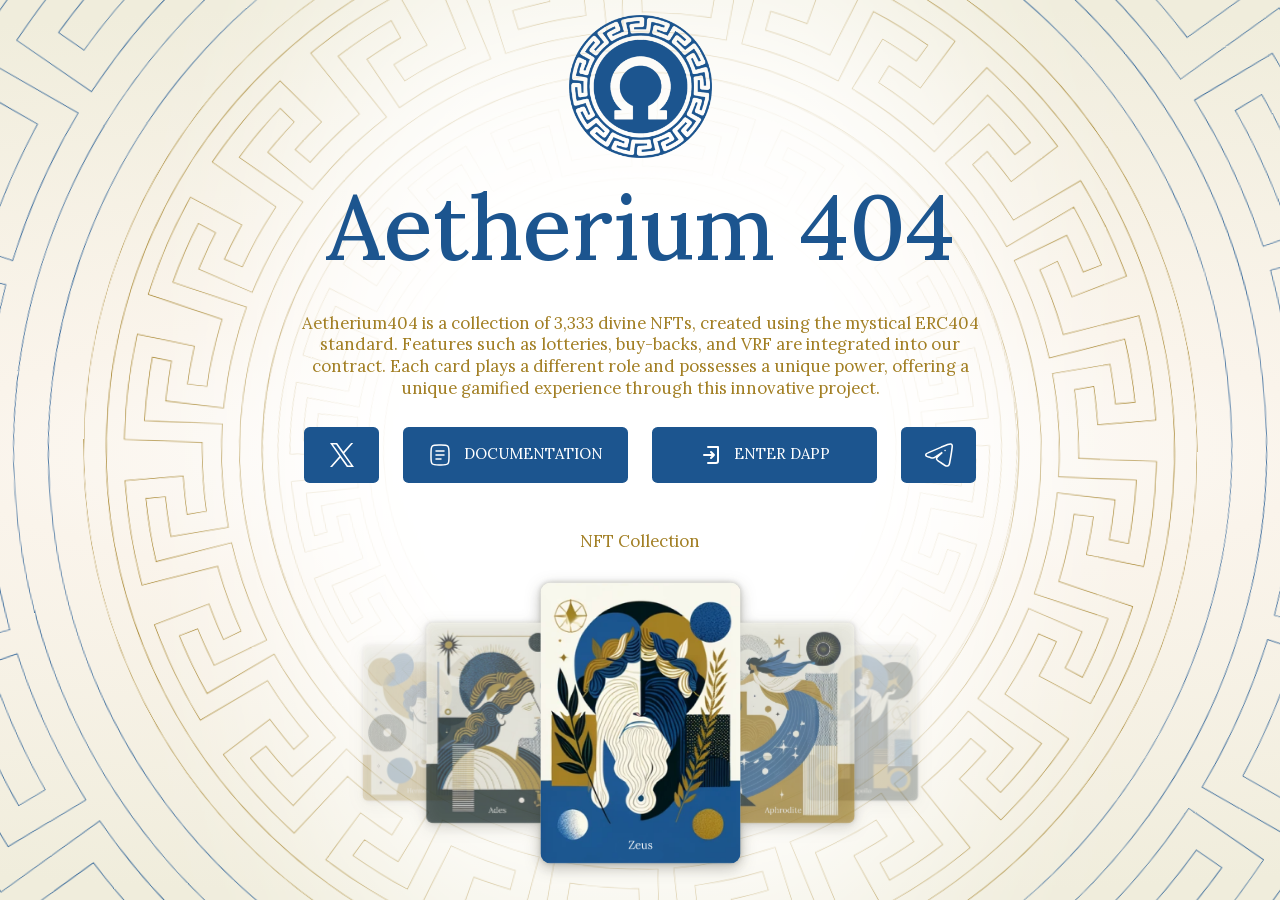
==== commit ed18bc62: "Add files via upload" ====
--- a/index.html
+++ b/index.html
@@ -1 +1 @@
-<!DOCTYPE html><html lang="en"><head><meta charSet="utf-8"/><meta name="viewport" content="width=device-width, initial-scale=1"/><link rel="preload" as="image" href="circle1.svg"/><link rel="preload" as="image" href="circle2.svg"/><link rel="preload" as="image" href="circle3.svg"/><link rel="preload" as="image" href="blur_bg_final.png"/><link rel="preload" as="image" href="logo.png"/><link rel="preload" as="image" href="x.svg"/><link rel="preload" as="image" href="docs.svg"/><link rel="preload" as="image" href="app.svg"/><link rel="preload" as="image" href="telegram.svg"/><link rel="preload" as="image" href="nft1.png"/><link rel="stylesheet" href="/_next/static/css/7b9b77be0aed05f5.css" crossorigin="" data-precedence="next"/><link rel="preload" as="script" fetchPriority="low" href="/_next/static/chunks/webpack-db763cfa733f7ec4.js" crossorigin=""/><script src="/_next/static/chunks/fd9d1056-838691fc8177aab3.js" async="" crossorigin=""></script><script src="/_next/static/chunks/472-d41268c7d110f77a.js" async="" crossorigin=""></script><script src="/_next/static/chunks/main-app-d3d1bc54fda169e6.js" async="" crossorigin=""></script><script src="/_next/static/chunks/c15bf2b0-901ab87203935854.js" async=""></script><script src="/_next/static/chunks/814-0d48fac6d614bf12.js" async=""></script><script src="/_next/static/chunks/app/layout-41e6a9e7a9698256.js" async=""></script><script src="/_next/static/chunks/396-4c201f48d4353663.js" async=""></script><script src="/_next/static/chunks/app/page-daafd3ec03daca52.js" async=""></script><script async="" src="https://cdnjs.cloudflare.com/ajax/libs/materialize/1.0.0/js/materialize.min.js"></script><link rel="preload" as="image" href="nft2.png"/><link rel="preload" as="image" href="nft3.png"/><link rel="preload" as="image" href="nft4.png"/><link rel="preload" as="image" href="nft5.png"/><link rel="preload" as="image" href="nft6.png"/><title>Aetherium 404</title><link rel="icon" href="/favicon.ico" type="image/x-icon" sizes="32x19"/><link rel="stylesheet" href="https://cdnjs.cloudflare.com/ajax/libs/materialize/1.0.0/css/materialize.min.css"/><script src="/_next/static/chunks/polyfills-c67a75d1b6f99dc8.js" crossorigin="" noModule=""></script></head><body class="__className_072833"><img src="circle1.svg" class="circle w-[87vw]"/><img src="circle2.svg" class="circle w-[136vw]"/><img src="circle3.svg" class="circle w-[59vw]"/><img src="blur_bg_final.png" class="absolute w-[75vw] h-screen top-[50%] left-[50%] -translate-x-[50%] -translate-y-[50%] -z-10 select-none"/><img src="logo.png" width="143" height="143" alt="" class="opacity-0 absolute top-[50%] left-[50%] -translate-x-1/2 -translate-y-1/2 -z-10"/><div class="h-screen overflow-y-scroll"><main class="transition next" style="opacity:1"><div class="flex h-full flex-col items-center justify-center"><div class="max-w-[720px] flex flex-col gap-y-7 px-2 md:px-0 py-4"><div class="flex flex-col gap-y-3 items-center"><img src="logo.png" width="143" height="143" alt=""/><h1 class="font-medium text-6xl md:text-8xl text-accent text-center md:leading-[130%] m-0">Aetherium 404</h1></div><p class="text-text leading-[130%] text-lg text-center px-5">Aetherium404 is a collection of 3,333 divine NFTs, created using the mystical ERC404 standard. Features such as lotteries, buy-backs, and VRF are integrated into our contract. Each card plays a different role and possesses a unique power, offering a unique gamified experience through this innovative project.</p><div class="flex justify-evenly flex-row flex-wrap md:flex-nowrap gap-y-4"><a href="https://twitter.com/Aetheriumdotbid/" target="_blank" class="flex bg-accent w-20 justify-center items-center py-4 gap-x-3 text-white rounded-md"><img src="x.svg" alt=""/></a><a href="https://docs.aetherium.bid/" target="_blank" class="flex justify-center items-center bg-accent w-[15rem] py-4 gap-x-3 text-white rounded-md"><img src="docs.svg" alt=""/>DOCUMENTATION</a><a class="flex justify-center items-center bg-accent w-[15rem] py-4 gap-x-3 text-white rounded-md whitespace-nowrap" href="/dapp"><img src="app.svg" alt=""/>ENTER DAPP</a><a href="https://t.me/" target="_blank" class="flex bg-accent w-20 justify-center items-center py-4 gap-x-3 text-white rounded-md"><img src="telegram.svg" alt=""/></a></div><div class="flex p-5 gap-5 flex-wrap justify-center rounded-[30px]"><p class="text-gold text-lg">NFT Collection</p><div class="carousel"><a class="carousel-item" href="#one!"><img class="nft" src="nft1.png"/></a><a class="carousel-item" href="#two!"><img class="nft" src="nft2.png"/></a><a class="carousel-item" href="#three!"><img class="nft" src="nft3.png"/></a><a class="carousel-item" href="#four!"><img class="nft" src="nft4.png"/></a><a class="carousel-item" href="#five!"><img class="nft" src="nft5.png"/></a><a class="carousel-item" href="#six!"><img class="nft" src="nft6.png"/></a></div></div></div></div></main><footer class="w-full flex justify-center items-center px-2"><a href="https://app.uniswap.org/swap?outputCurrency=&amp;chain=ethereum" target="_blank" class="text-gold">Contract: </a></footer></div><script src="/_next/static/chunks/webpack-db763cfa733f7ec4.js" crossorigin="" async=""></script><script>(self.__next_f=self.__next_f||[]).push([0]);self.__next_f.push([2,null])</script><script>self.__next_f.push([1,"1:HL[\"/_next/static/css/7b9b77be0aed05f5.css\",\"style\",{\"crossOrigin\":\"\"}]\n0:\"$L2\"\n"])</script><script>self.__next_f.push([1,"3:I[3728,[],\"\"]\n5:I[9928,[],\"\"]\n6:I[9465,[\"922\",\"static/chunks/c15bf2b0-901ab87203935854.js\",\"814\",\"static/chunks/814-0d48fac6d614bf12.js\",\"185\",\"static/chunks/app/layout-41e6a9e7a9698256.js\"],\"\"]\n7:I[6954,[],\"\"]\n8:I[7264,[],\"\"]\na:I[8297,[],\"\"]\nb:I[5721,[\"396\",\"static/chunks/396-4c201f48d4353663.js\",\"931\",\"static/chunks/app/page-daafd3ec03daca52.js\"],\"\"]\nc:{}\n"])</script><script>self.__next_f.push([1,"2:[[[\"$\",\"link\",\"0\",{\"rel\":\"stylesheet\",\"href\":\"/_next/static/css/7b9b77be0aed05f5.css\",\"precedence\":\"next\",\"crossOrigin\":\"\"}]],[\"$\",\"$L3\",null,{\"buildId\":\"2YVj4ffyHzTerGZZePwgQ\",\"assetPrefix\":\"\",\"initialCanonicalUrl\":\"/\",\"initialTree\":[\"\",{\"children\":[\"__PAGE__\",{}]},\"$undefined\",\"$undefined\",true],\"initialHead\":[false,\"$L4\"],\"globalErrorComponent\":\"$5\",\"children\":[null,[\"$\",\"$L6\",null,{\"children\":[\"$\",\"$L7\",null,{\"parallelRouterKey\":\"children\",\"segmentPath\":[\"children\"],\"loading\":\"$undefined\",\"loadingStyles\":\"$undefined\",\"loadingScripts\":\"$undefined\",\"hasLoading\":false,\"error\":\"$undefined\",\"errorStyles\":\"$undefined\",\"errorScripts\":\"$undefined\",\"template\":[\"$\",\"$L8\",null,{}],\"templateStyles\":\"$undefined\",\"templateScripts\":\"$undefined\",\"notFound\":[[\"$\",\"title\",null,{\"children\":\"404: This page could not be found.\"}],[\"$\",\"div\",null,{\"style\":{\"fontFamily\":\"system-ui,\\\"Segoe UI\\\",Roboto,Helvetica,Arial,sans-serif,\\\"Apple Color Emoji\\\",\\\"Segoe UI Emoji\\\"\",\"height\":\"100vh\",\"textAlign\":\"center\",\"display\":\"flex\",\"flexDirection\":\"column\",\"alignItems\":\"center\",\"justifyContent\":\"center\"},\"children\":[\"$\",\"div\",null,{\"children\":[[\"$\",\"style\",null,{\"dangerouslySetInnerHTML\":{\"__html\":\"body{color:#000;background:#fff;margin:0}.next-error-h1{border-right:1px solid rgba(0,0,0,.3)}@media (prefers-color-scheme:dark){body{color:#fff;background:#000}.next-error-h1{border-right:1px solid rgba(255,255,255,.3)}}\"}}],[\"$\",\"h1\",null,{\"className\":\"next-error-h1\",\"style\":{\"display\":\"inline-block\",\"margin\":\"0 20px 0 0\",\"padding\":\"0 23px 0 0\",\"fontSize\":24,\"fontWeight\":500,\"verticalAlign\":\"top\",\"lineHeight\":\"49px\"},\"children\":\"404\"}],[\"$\",\"div\",null,{\"style\":{\"display\":\"inline-block\"},\"children\":[\"$\",\"h2\",null,{\"style\":{\"fontSize\":14,\"fontWeight\":400,\"lineHeight\":\"49px\",\"margin\":0},\"children\":\"This page could not be found.\"}]}]]}]}]],\"notFoundStyles\":[],\"childProp\":{\"current\":[\"$L9\",[\"$\",\"$La\",null,{\"propsForComponent\":{\"params\":{}},\"Component\":\"$b\",\"isStaticGeneration\":true}],null],\"segment\":\"__PAGE__\"},\"styles\":null}],\"params\":\"$c\"}],null]}]]\n"])</script><script>self.__next_f.push([1,"4:[[\"$\",\"meta\",\"0\",{\"name\":\"viewport\",\"content\":\"width=device-width, initial-scale=1\"}],[\"$\",\"meta\",\"1\",{\"charSet\":\"utf-8\"}],[\"$\",\"link\",\"2\",{\"rel\":\"icon\",\"href\":\"/favicon.ico\",\"type\":\"image/x-icon\",\"sizes\":\"32x19\"}]]\n9:null\n"])</script><script>self.__next_f.push([1,""])</script></body></html>+<!DOCTYPE html><html lang="en"><head><meta charSet="utf-8"/><meta name="viewport" content="width=device-width, initial-scale=1"/><link rel="preload" as="image" href="circle1.svg"/><link rel="preload" as="image" href="circle2.svg"/><link rel="preload" as="image" href="circle3.svg"/><link rel="preload" as="image" href="blur_bg_final.png"/><link rel="preload" as="image" href="logo.png"/><link rel="preload" as="image" href="x.svg"/><link rel="preload" as="image" href="docs.svg"/><link rel="preload" as="image" href="app.svg"/><link rel="preload" as="image" href="telegram.svg"/><link rel="preload" as="image" href="nft1.png"/><link rel="stylesheet" href="/_next/static/css/7b9b77be0aed05f5.css" crossorigin="" data-precedence="next"/><link rel="preload" as="script" fetchPriority="low" href="/_next/static/chunks/webpack-db763cfa733f7ec4.js" crossorigin=""/><script src="/_next/static/chunks/fd9d1056-838691fc8177aab3.js" async="" crossorigin=""></script><script src="/_next/static/chunks/472-d41268c7d110f77a.js" async="" crossorigin=""></script><script src="/_next/static/chunks/main-app-d3d1bc54fda169e6.js" async="" crossorigin=""></script><script src="/_next/static/chunks/c15bf2b0-901ab87203935854.js" async=""></script><script src="/_next/static/chunks/814-0d48fac6d614bf12.js" async=""></script><script src="/_next/static/chunks/app/layout-41e6a9e7a9698256.js" async=""></script><script src="/_next/static/chunks/396-4c201f48d4353663.js" async=""></script><script src="/_next/static/chunks/app/page-daafd3ec03daca52.js" async=""></script><script async="" src="https://cdnjs.cloudflare.com/ajax/libs/materialize/1.0.0/js/materialize.min.js"></script><link rel="preload" as="image" href="nft2.png"/><link rel="preload" as="image" href="nft3.png"/><link rel="preload" as="image" href="nft4.png"/><link rel="preload" as="image" href="nft5.png"/><link rel="preload" as="image" href="nft6.png"/><title>Aetherium 404</title><link rel="icon" href="/favicon.ico" type="image/x-icon" sizes="32x19"/><link rel="stylesheet" href="https://cdnjs.cloudflare.com/ajax/libs/materialize/1.0.0/css/materialize.min.css"/><script src="/_next/static/chunks/polyfills-c67a75d1b6f99dc8.js" crossorigin="" noModule=""></script></head><body class="__className_072833"><img src="circle1.svg" class="circle w-[87vw]"/><img src="circle2.svg" class="circle w-[136vw]"/><img src="circle3.svg" class="circle w-[59vw]"/><img src="blur_bg_final.png" class="absolute w-[75vw] h-screen top-[50%] left-[50%] -translate-x-[50%] -translate-y-[50%] -z-10 select-none"/><img src="logo.png" width="143" height="143" alt="" class="opacity-0 absolute top-[50%] left-[50%] -translate-x-1/2 -translate-y-1/2 -z-10"/><div class="h-screen overflow-y-scroll"><main class="transition next" style="opacity:1"><div class="flex h-full flex-col items-center justify-center"><div class="max-w-[720px] flex flex-col gap-y-7 px-2 md:px-0 py-4"><div class="flex flex-col gap-y-3 items-center"><img src="logo.png" width="143" height="143" alt=""/><h1 class="font-medium text-6xl md:text-8xl text-accent text-center md:leading-[130%] m-0">Aetherium 404</h1></div><p class="text-text leading-[130%] text-lg text-center px-5">Aetherium404 is a collection of 3,333 divine NFTs, created using the mystical ERC404 standard. Features such as lotteries, buy-backs, and VRF are integrated into our contract. Each card plays a different role and possesses a unique power, offering a unique gamified experience through this innovative project.</p><div class="flex justify-evenly flex-row flex-wrap md:flex-nowrap gap-y-4"><a href="https://twitter.com/Aetheriumdotbid/" target="_blank" class="flex bg-accent w-20 justify-center items-center py-4 gap-x-3 text-white rounded-md"><img src="x.svg" alt=""/></a><a href="https://docs.aetherium.bid/" target="_blank" class="flex justify-center items-center bg-accent w-[15rem] py-4 gap-x-3 text-white rounded-md"><img src="docs.svg" alt=""/>DOCUMENTATION</a><a class="flex justify-center items-center bg-accent w-[15rem] py-4 gap-x-3 text-white rounded-md whitespace-nowrap" href="/dapp"><img src="app.svg" alt=""/>ENTER DAPP</a><a href="https://t.me/" target="_blank" class="flex bg-accent w-20 justify-center items-center py-4 gap-x-3 text-white rounded-md"><img src="telegram.svg" alt=""/></a></div><div class="flex p-5 gap-5 flex-wrap justify-center rounded-[30px]"><p class="text-gold text-lg">NFT Collection</p><div class="carousel"><a class="carousel-item" href="#one!"><img class="nft" src="nft1.png"/></a><a class="carousel-item" href="#two!"><img class="nft" src="nft2.png"/></a><a class="carousel-item" href="#three!"><img class="nft" src="nft3.png"/></a><a class="carousel-item" href="#four!"><img class="nft" src="nft4.png"/></a><a class="carousel-item" href="#five!"><img class="nft" src="nft5.png"/></a><a class="carousel-item" href="#six!"><img class="nft" src="nft6.png"/></a></div></div></div></div></main><footer class="w-full flex justify-center items-center px-2"><a href="https://app.uniswap.org/swap?outputCurrency=&amp;chain=ethereum" target="_blank" class="text-gold">Contract: </a></footer></div><script src="/_next/static/chunks/webpack-db763cfa733f7ec4.js" crossorigin="" async=""></script><script>(self.__next_f=self.__next_f||[]).push([0]);self.__next_f.push([2,null])</script><script>self.__next_f.push([1,"1:HL[\"/_next/static/css/7b9b77be0aed05f5.css\",\"style\",{\"crossOrigin\":\"\"}]\n0:\"$L2\"\n"])</script><script>self.__next_f.push([1,"3:I[3728,[],\"\"]\n5:I[9928,[],\"\"]\n6:I[9465,[\"922\",\"static/chunks/c15bf2b0-901ab87203935854.js\",\"814\",\"static/chunks/814-0d48fac6d614bf12.js\",\"185\",\"static/chunks/app/layout-41e6a9e7a9698256.js\"],\"\"]\n7:I[6954,[],\"\"]\n8:I[7264,[],\"\"]\na:I[8297,[],\"\"]\nb:I[5721,[\"396\",\"static/chunks/396-4c201f48d4353663.js\",\"931\",\"static/chunks/app/page-daafd3ec03daca52.js\"],\"\"]\nc:{}\n"])</script><script>self.__next_f.push([1,"2:[[[\"$\",\"link\",\"0\",{\"rel\":\"stylesheet\",\"href\":\"/_next/static/css/7b9b77be0aed05f5.css\",\"precedence\":\"next\",\"crossOrigin\":\"\"}]],[\"$\",\"$L3\",null,{\"buildId\":\"pqbALLx4_OyGL3FUZak6S\",\"assetPrefix\":\"\",\"initialCanonicalUrl\":\"/\",\"initialTree\":[\"\",{\"children\":[\"__PAGE__\",{}]},\"$undefined\",\"$undefined\",true],\"initialHead\":[false,\"$L4\"],\"globalErrorComponent\":\"$5\",\"children\":[null,[\"$\",\"$L6\",null,{\"children\":[\"$\",\"$L7\",null,{\"parallelRouterKey\":\"children\",\"segmentPath\":[\"children\"],\"loading\":\"$undefined\",\"loadingStyles\":\"$undefined\",\"loadingScripts\":\"$undefined\",\"hasLoading\":false,\"error\":\"$undefined\",\"errorStyles\":\"$undefined\",\"errorScripts\":\"$undefined\",\"template\":[\"$\",\"$L8\",null,{}],\"templateStyles\":\"$undefined\",\"templateScripts\":\"$undefined\",\"notFound\":[[\"$\",\"title\",null,{\"children\":\"404: This page could not be found.\"}],[\"$\",\"div\",null,{\"style\":{\"fontFamily\":\"system-ui,\\\"Segoe UI\\\",Roboto,Helvetica,Arial,sans-serif,\\\"Apple Color Emoji\\\",\\\"Segoe UI Emoji\\\"\",\"height\":\"100vh\",\"textAlign\":\"center\",\"display\":\"flex\",\"flexDirection\":\"column\",\"alignItems\":\"center\",\"justifyContent\":\"center\"},\"children\":[\"$\",\"div\",null,{\"children\":[[\"$\",\"style\",null,{\"dangerouslySetInnerHTML\":{\"__html\":\"body{color:#000;background:#fff;margin:0}.next-error-h1{border-right:1px solid rgba(0,0,0,.3)}@media (prefers-color-scheme:dark){body{color:#fff;background:#000}.next-error-h1{border-right:1px solid rgba(255,255,255,.3)}}\"}}],[\"$\",\"h1\",null,{\"className\":\"next-error-h1\",\"style\":{\"display\":\"inline-block\",\"margin\":\"0 20px 0 0\",\"padding\":\"0 23px 0 0\",\"fontSize\":24,\"fontWeight\":500,\"verticalAlign\":\"top\",\"lineHeight\":\"49px\"},\"children\":\"404\"}],[\"$\",\"div\",null,{\"style\":{\"display\":\"inline-block\"},\"children\":[\"$\",\"h2\",null,{\"style\":{\"fontSize\":14,\"fontWeight\":400,\"lineHeight\":\"49px\",\"margin\":0},\"children\":\"This page could not be found.\"}]}]]}]}]],\"notFoundStyles\":[],\"childProp\":{\"current\":[\"$L9\",[\"$\",\"$La\",null,{\"propsForComponent\":{\"params\":{}},\"Component\":\"$b\",\"isStaticGeneration\":true}],null],\"segment\":\"__PAGE__\"},\"styles\":null}],\"params\":\"$c\"}],null]}]]\n"])</script><script>self.__next_f.push([1,"4:[[\"$\",\"meta\",\"0\",{\"name\":\"viewport\",\"content\":\"width=device-width, initial-scale=1\"}],[\"$\",\"meta\",\"1\",{\"charSet\":\"utf-8\"}],[\"$\",\"link\",\"2\",{\"rel\":\"icon\",\"href\":\"/favicon.ico\",\"type\":\"image/x-icon\",\"sizes\":\"32x19\"}]]\n9:null\n"])</script><script>self.__next_f.push([1,""])</script></body></html>
